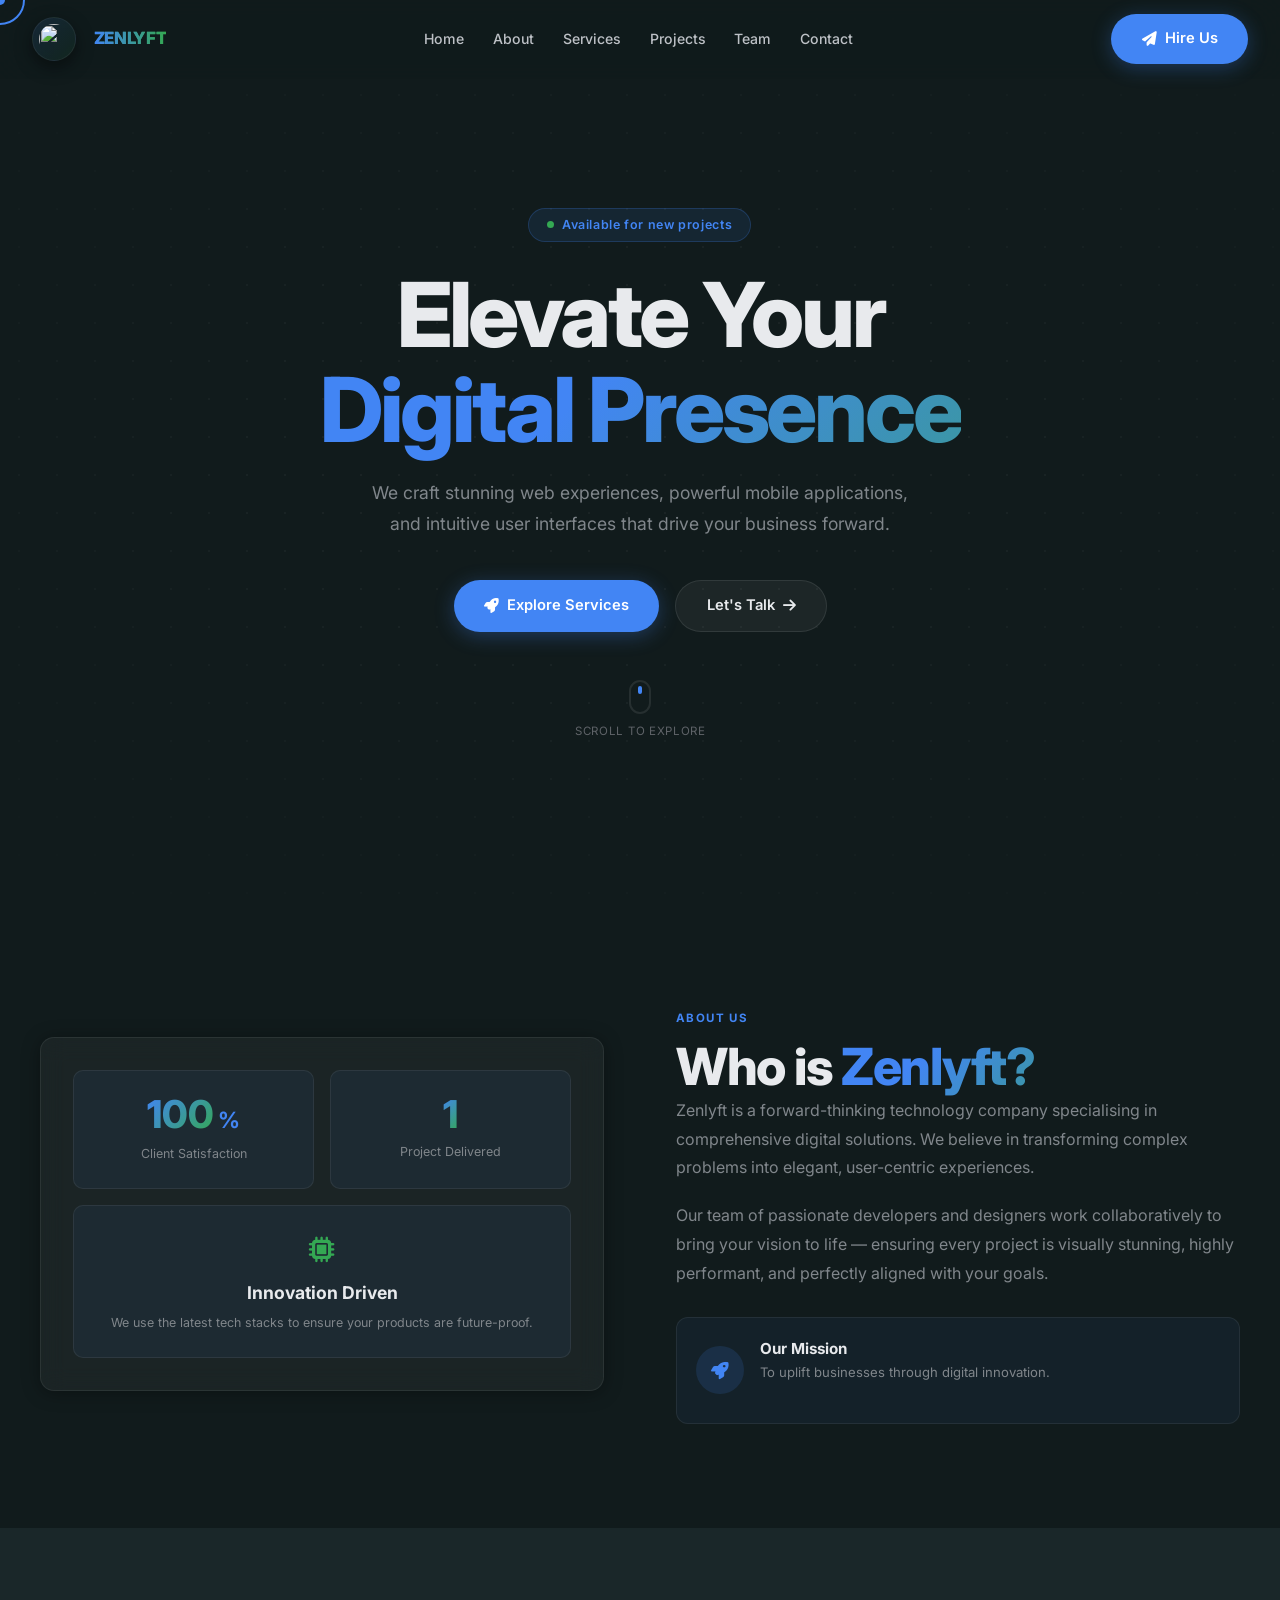
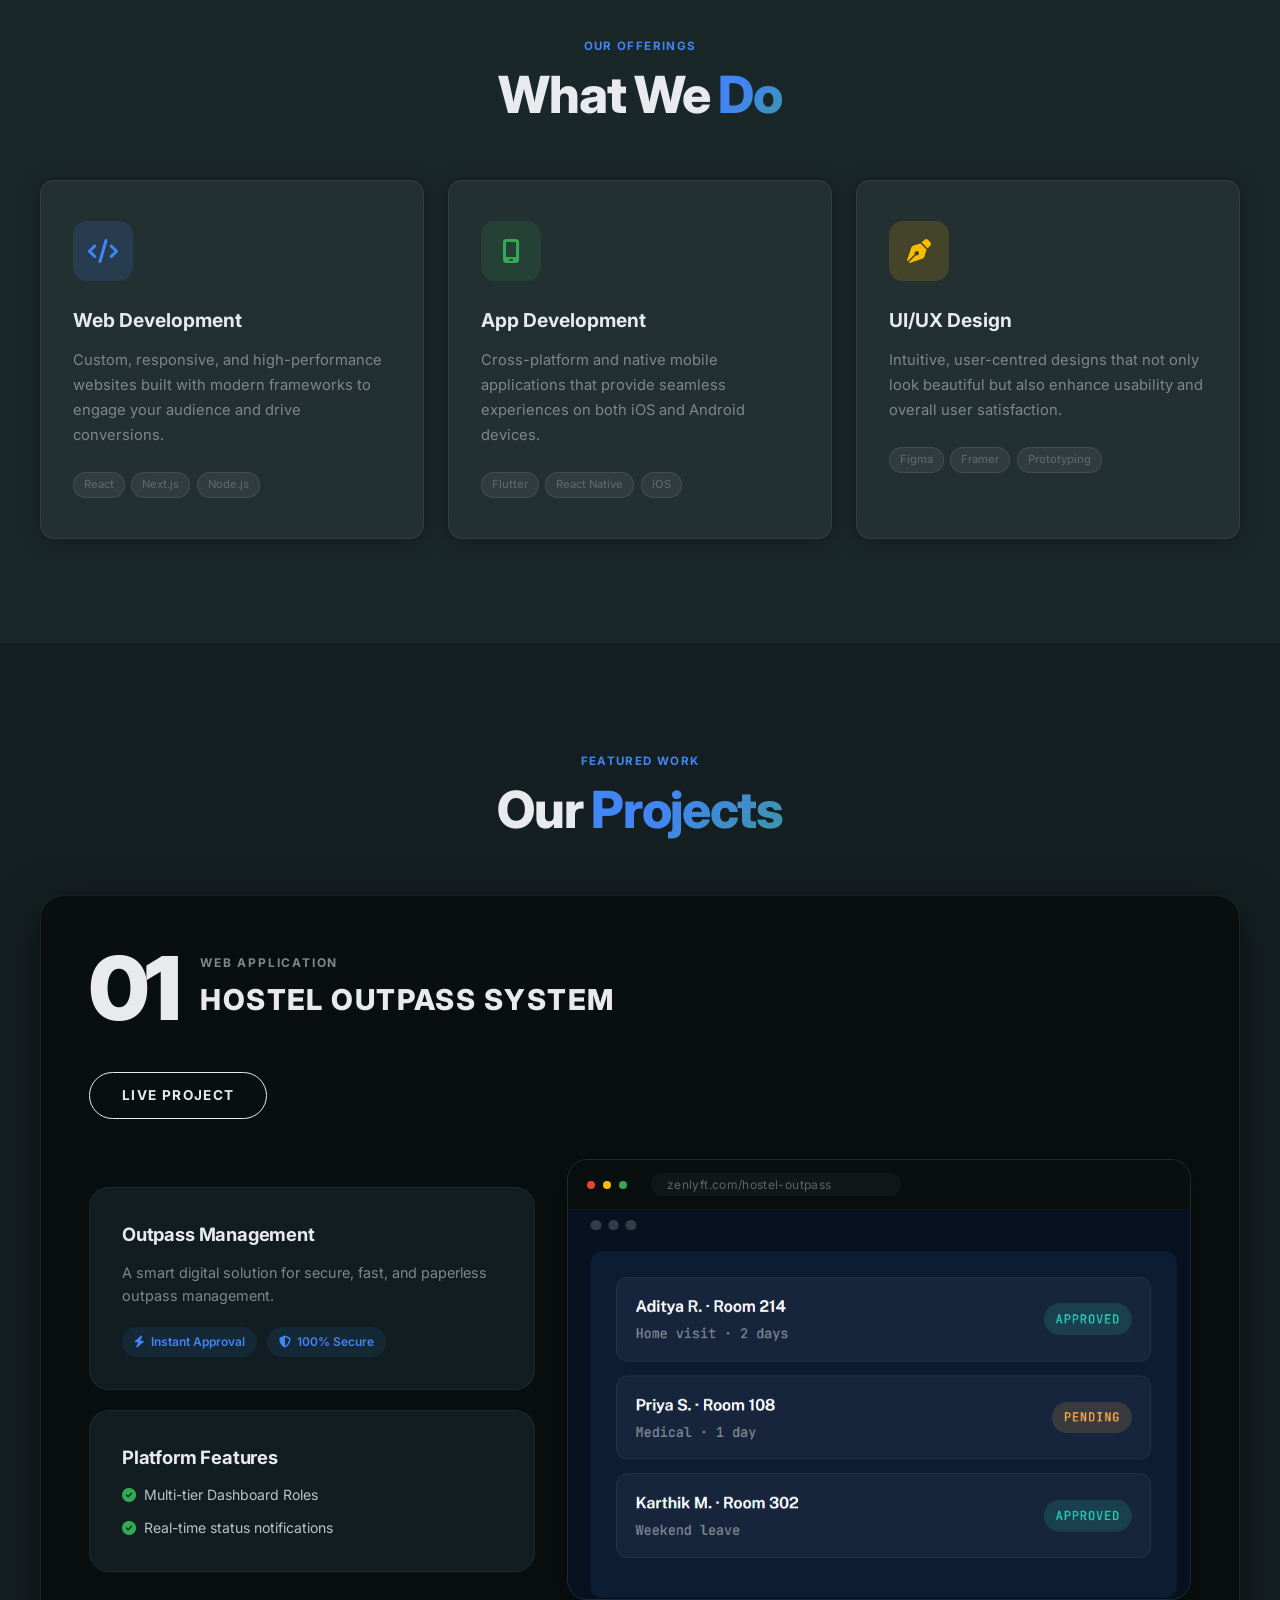
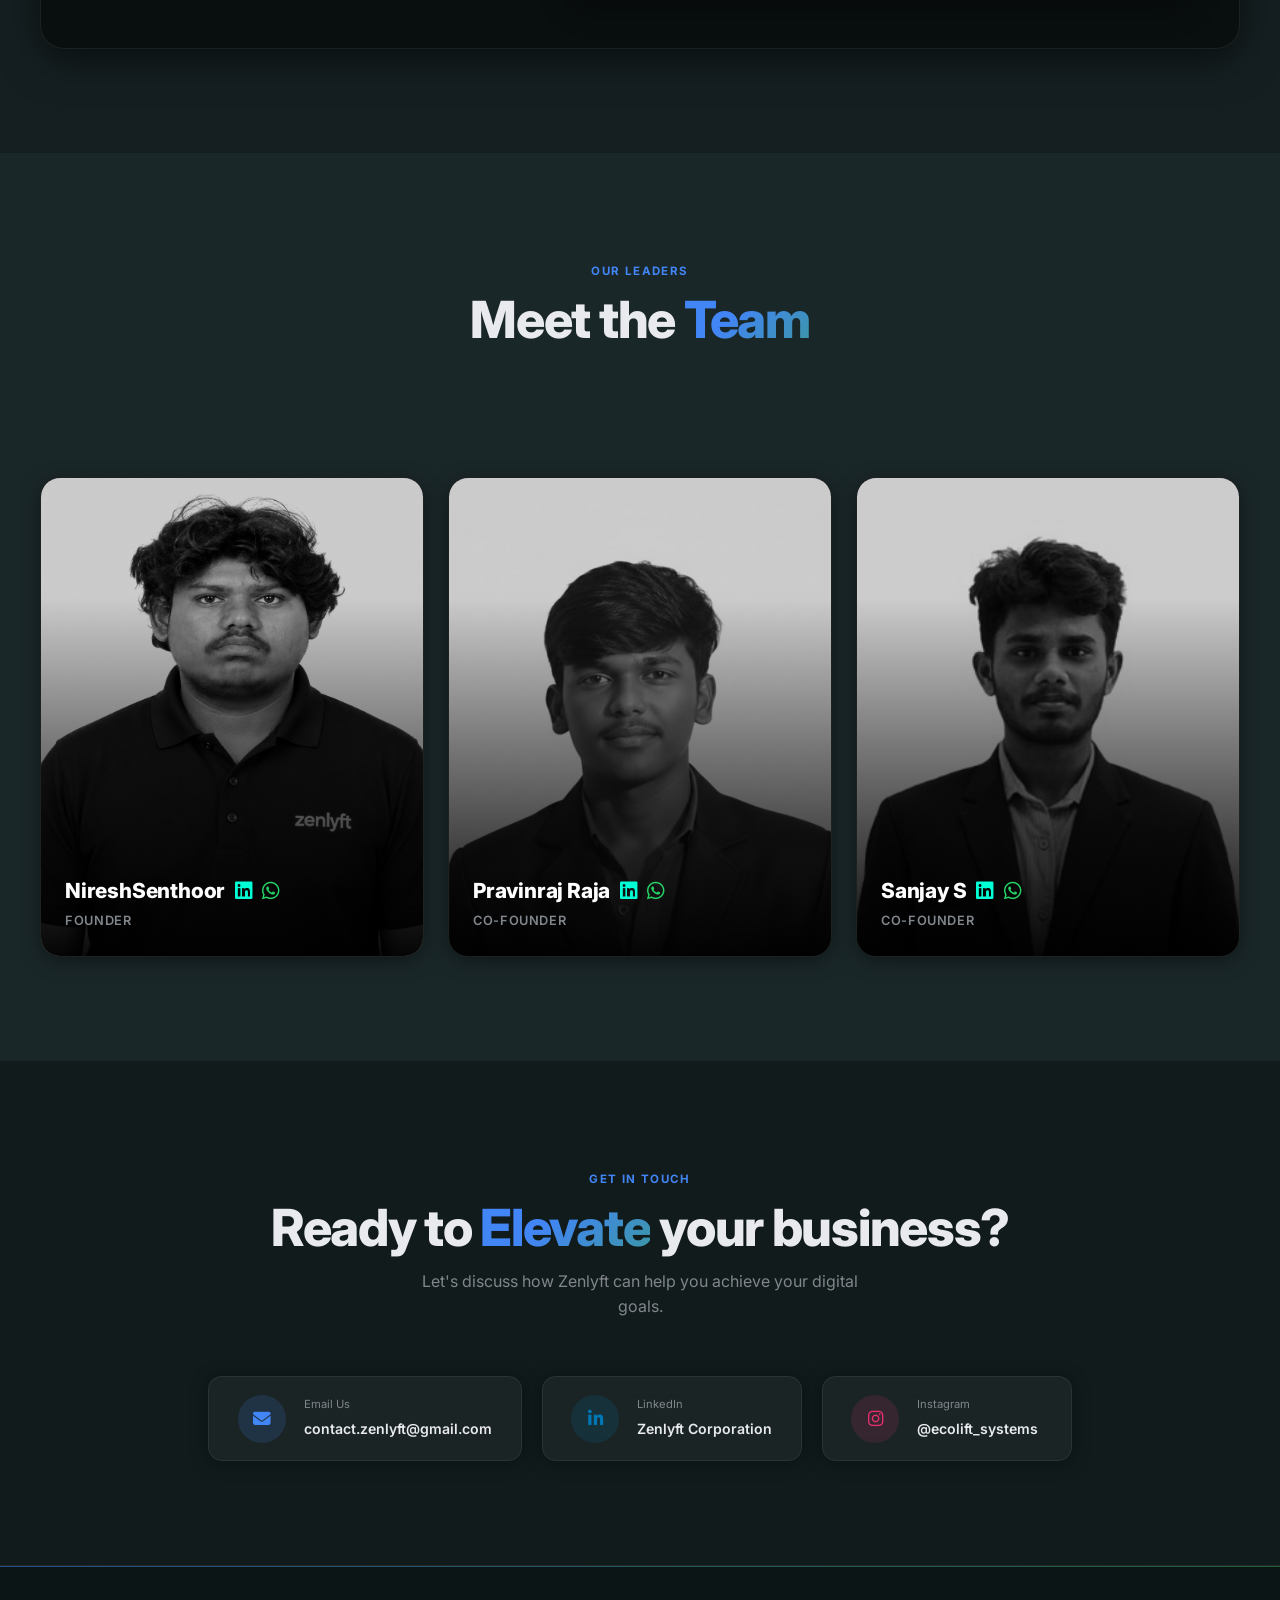
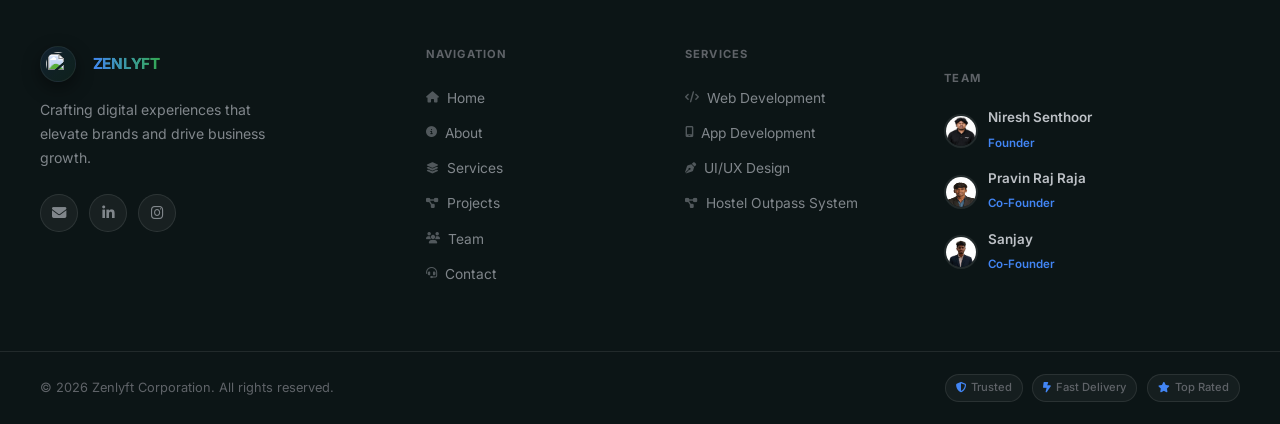
==== index.html @ 60963e80 "Add files via upload" ====
<!DOCTYPE html>
<html lang="en">

<head>
    <meta charset="UTF-8">
    <meta name="viewport" content="width=device-width, initial-scale=1.0">
    <title>ZENLYFT | Digital Services & Solutions</title>
    <meta name="description"
        content="Zenlyft provides premium digital services: Web Development, App Development, and UI/UX Design.">
    <link rel="icon" href="./Images/ZenLyft-logo.png" type="image/png">
    <link rel="apple-touch-icon" href="./Images/ZenLyft-logo.png">
    <meta property="og:image" content="./Images/ZenLyft-logo.png">
    <link rel="stylesheet" href="https://cdnjs.cloudflare.com/ajax/libs/font-awesome/6.4.0/css/all.min.css">
    <link rel="stylesheet" href="style.css">
</head>

<body>

    <!-- Custom Cursor -->
    <div class="custom-cursor-dot" id="cursor-dot"></div>
    <div class="custom-cursor-outline" id="cursor-outline"></div>

    <!-- Background Orbs -->
    <div class="bg-orb-1" aria-hidden="true"></div>
    <div class="bg-orb-2" aria-hidden="true"></div>
    <div class="bg-orb-3" aria-hidden="true"></div>

    <!-- ====== NAVBAR ====== -->
    <nav class="navbar" id="navbar" role="navigation" aria-label="Main navigation">
        <div class="nav-inner">
            <a href="#home" class="logo">
                <img src="./Images/ZenLyft-logo.png" alt="" aria-hidden="true" class="site-logo">
                <span class="brand-text">ZENLYFT</span>
            </a>

            <ul class="nav-links">
                <li><a href="#home" class="nav-link">Home</a></li>
                <li><a href="#about" class="nav-link">About</a></li>
                <li><a href="#services" class="nav-link">Services</a></li>
                <li><a href="#projects" class="nav-link">Projects</a></li>
                <li><a href="#team" class="nav-link">Team</a></li>
                <li><a href="#contact" class="nav-link">Contact</a></li>
            </ul>

            <a href="mailto:contact.zenlyft@gmail.com" class="btn-primary nav-cta">
                <i class="fa-solid fa-paper-plane" aria-hidden="true"></i> Hire Us
            </a>

            <button class="hamburger" id="hamburger" aria-label="Open menu" aria-expanded="false">
                <span></span><span></span><span></span>
            </button>
        </div>

        <div class="mobile-nav" id="mobile-nav">
            <a href="#home">Home</a>
            <a href="#about">About</a>
            <a href="#services">Services</a>
            <a href="#projects">Projects</a>
            <a href="#team">Team</a>
            <a href="#contact">Contact</a>
            <a href="mailto:contact.zenlyft@gmail.com" class="btn-primary"
                style="text-align:center; margin-top:0.5rem;">Hire Us</a>
        </div>
    </nav>

    <!-- ====== 1. HOME ====== -->
    <section class="hero" id="home">
        <!-- Animated grid lines -->
        <div class="hero-grid" aria-hidden="true"></div>
        <div class="hero-inner">
            <div class="badge reveal-fade" style="--d:0s">
                <span class="badge-dot"></span>
                Available for new projects
            </div>
            <h1 class="hero-title reveal-fade" style="--d:0.15s">
                Elevate Your<br>
                <span class="grad-text">Digital Presence</span>
            </h1>
            <p class="hero-sub reveal-fade" style="--d:0.3s">
                We craft stunning web experiences, powerful mobile applications, and
                intuitive user interfaces that drive your business forward.
            </p>
            <div class="btn-row reveal-fade" style="--d:0.45s">
                <a href="#services" class="btn-primary">
                    <i class="fa-solid fa-rocket" aria-hidden="true"></i> Explore Services
                </a>
                <a href="#contact" class="btn-ghost">
                    Let's Talk <i class="fa-solid fa-arrow-right" aria-hidden="true"></i>
                </a>
            </div>
            <!-- Scroll cue -->
            <div class="scroll-cue reveal-fade" style="--d:0.8s" aria-hidden="true">
                <div class="scroll-mouse">
                    <div class="scroll-wheel"></div>
                </div>
                <span>Scroll to explore</span>
            </div>
        </div>
    </section>

    <!-- ====== 2. ABOUT ====== -->
    <section id="about">
        <div class="section-inner">
            <div class="about-grid">
                <div class="about-visual reveal-left">
                    <div class="stat-card card">
                        <div class="stat-grid">
                            <div class="stat-cell">
                                <div class="stat-num counter" data-target="100">0</div>
                                <div class="stat-unit">%</div>
                                <div class="stat-desc">Client Satisfaction</div>
                            </div>
                            <div class="stat-cell">
                                <div class="stat-num counter" data-target="1">0</div>
                                <div class="stat-desc">Project Delivered</div>
                            </div>
                            <div class="stat-cell full">
                                <div class="stat-icon"><i class="fa-solid fa-microchip"></i></div>
                                <div class="stat-num-text">Innovation Driven</div>
                                <div class="stat-desc">We use the latest tech stacks to ensure your products are
                                    future-proof.</div>
                            </div>
                        </div>
                    </div>
                </div>

                <div class="about-text reveal-right">
                    <span class="section-label">About Us</span>
                    <h2 class="section-title">Who is <span class="grad-text">Zenlyft?</span></h2>
                    <p>Zenlyft is a forward-thinking technology company specialising in comprehensive digital solutions.
                        We believe in transforming complex problems into elegant, user-centric experiences.</p>
                    <p>Our team of passionate developers and designers work collaboratively to bring your vision to life
                        — ensuring every project is visually stunning, highly performant, and perfectly aligned with
                        your goals.</p>
                    <div class="mission-row">
                        <div class="icon-circle"><i class="fa-solid fa-rocket"></i></div>
                        <div>
                            <h4>Our Mission</h4>
                            <p>To uplift businesses through digital innovation.</p>
                        </div>
                    </div>
                </div>
            </div>
        </div>
    </section>

    <!-- ====== 3. SERVICES ====== -->
    <section id="services">
        <div class="section-inner">
            <div class="section-header reveal-up">
                <span class="section-label">Our Offerings</span>
                <h2 class="section-title">What We <span class="grad-text">Do</span></h2>
            </div>
            <div class="services-grid">
                <div class="card service-card reveal-up" style="--d:0s">
                    <div class="service-glow" aria-hidden="true"></div>
                    <div class="service-icon icon-1"><i class="fa-solid fa-code"></i></div>
                    <h4>Web Development</h4>
                    <p>Custom, responsive, and high-performance websites built with modern frameworks to engage your
                        audience and drive conversions.</p>
                    <div class="service-footer">
                        <span class="tag">React</span><span class="tag">Next.js</span><span class="tag">Node.js</span>
                    </div>
                </div>
                <div class="card service-card reveal-up" style="--d:0.12s">
                    <div class="service-glow" aria-hidden="true"></div>
                    <div class="service-icon icon-2"><i class="fa-solid fa-mobile-screen"></i></div>
                    <h4>App Development</h4>
                    <p>Cross-platform and native mobile applications that provide seamless experiences on both iOS and
                        Android devices.</p>
                    <div class="service-footer">
                        <span class="tag">Flutter</span><span class="tag">React Native</span><span
                            class="tag">iOS</span>
                    </div>
                </div>
                <div class="card service-card reveal-up" style="--d:0.24s">
                    <div class="service-glow" aria-hidden="true"></div>
                    <div class="service-icon icon-3"><i class="fa-solid fa-pen-nib"></i></div>
                    <h4>UI/UX Design</h4>
                    <p>Intuitive, user-centred designs that not only look beautiful but also enhance usability and
                        overall user satisfaction.</p>
                    <div class="service-footer">
                        <span class="tag">Figma</span><span class="tag">Framer</span><span
                            class="tag">Prototyping</span>
                    </div>
                </div>
            </div>
        </div>
    </section>

    <!-- ====== 4. PROJECTS ====== -->
    <section id="projects">
        <div class="section-inner">
            <div class="section-header reveal-up">
                <span class="section-label">Featured Work</span>
                <h2 class="section-title">Our <span class="grad-text">Projects</span></h2>
            </div>
            <div class="card project-showcase-card reveal-up">
                <!-- Header Section -->
                <div class="project-showcase-header">
                    <div class="project-showcase-num">01</div>
                    <div class="project-showcase-meta">
                        <span class="project-showcase-tag">WEB APPLICATION</span>
                        <h3 class="project-showcase-title">HOSTEL OUTPASS SYSTEM</h3>
                    </div>
                </div>

                <!-- Action Button -->
                <div class="project-showcase-action">
                    <a href="#contact" class="btn-live-project">
                        LIVE PROJECT
                    </a>
                </div>

                <!-- Display Section -->
                <div class="project-showcase-display">
                    <!-- Left Side: Rounded Info/Feature Cards -->
                    <div class="display-screen-left">
                        <div class="mock-card">
                            <span class="mock-card-label">Outpass Management</span>
                            <p class="mock-card-desc">A smart digital solution for secure, fast, and paperless outpass
                                management.</p>
                            <div class="mock-card-stats">
                                <span class="stat-badge"><i class="fa-solid fa-bolt"></i> Instant Approval</span>
                                <span class="stat-badge"><i class="fa-solid fa-shield-halved"></i> 100% Secure</span>
                            </div>
                        </div>
                        <div class="mock-card">
                            <span class="mock-card-label">Platform Features</span>
                            <ul class="mock-card-list">
                                <li><i class="fa-solid fa-circle-check"></i> Multi-tier Dashboard Roles</li>
                                <li><i class="fa-solid fa-circle-check"></i> Real-time status notifications</li>
                            </ul>
                        </div>
                    </div>

                    <!-- Right Side: Actual Screen Screenshot inside a rounded browser frame -->
                    <div class="display-screen-right">
                        <div class="mock-browser">
                            <div class="mock-browser-bar">
                                <span class="browser-dot red"></span>
                                <span class="browser-dot yellow"></span>
                                <span class="browser-dot green"></span>
                                <span class="browser-address">zenlyft.com/hostel-outpass</span>
                            </div>
                            <img src="./Images/Screenshot 2026-07-06 203008.png"
                                alt="Dashboard of the Hostel Outpass System" class="browser-img" loading="lazy">
                        </div>
                    </div>
                </div>
            </div>
        </div>
    </section>

    <!-- ====== 5. TEAM ====== -->
    <section id="team">
        <div class="section-inner">
            <div class="section-header reveal-up">
                <span class="section-label">Our Leaders</span>
                <h2 class="section-title">Meet the <span class="grad-text">Team</span></h2>
            </div>
            <div class="team-grid">
                <!-- Niresh -->
                <div class="team-showcase-card reveal-up" style="--d:0s">
                    <img src="./Images/niresh.png"
                        alt="NireshSenthoor" class="team-showcase-img">
                    <div class="team-showcase-overlay">
                        <div class="team-showcase-info">
                            <div class="team-showcase-name-row">
                                <span class="team-showcase-name">NireshSenthoor</span>
                                <a href="https://www.linkedin.com/in/niresh-senthoor-80484b365/" target="_blank" rel="noopener noreferrer" class="team-linkedin-link" aria-label="LinkedIn Profile">
                                    <i class="fa-brands fa-linkedin"></i>
                                </a>
                                <a href="https://wa.me/+918015929139" target="_blank" rel="noopener noreferrer" class="team-whatsapp-link" aria-label="WhatsApp Link">
                                    <i class="fa-brands fa-whatsapp"></i>
                                </a>
                            </div>
                            <span class="team-showcase-role">Founder</span>
                        </div>
                    </div>
                </div>
                <!-- Pravin -->
                <div class="team-showcase-card reveal-up" style="--d:0.12s">
                    <img src="./Images/pravinraj.jpeg" alt="Pravinraj Raja" class="team-showcase-img">
                    <div class="team-showcase-overlay">
                        <div class="team-showcase-info">
                            <div class="team-showcase-name-row">
                                <span class="team-showcase-name">Pravinraj Raja</span>
                                <a href="https://www.linkedin.com/in/pravinrajraja/" target="_blank" rel="noopener noreferrer" class="team-linkedin-link" aria-label="LinkedIn Profile">
                                    <i class="fa-brands fa-linkedin"></i>
                                </a>
                                <a href="https://wa.me/+919498830875" target="_blank" rel="noopener noreferrer" class="team-whatsapp-link" aria-label="WhatsApp Link">
                                    <i class="fa-brands fa-whatsapp"></i>
                                </a>
                            </div>
                            <span class="team-showcase-role">Co-Founder</span>
                        </div>
                    </div>
                </div>
                <!-- Sanjay -->
                <div class="team-showcase-card reveal-up" style="--d:0.24s">
                    <img src="./Images/sanjay.jpeg" alt="Sanjay S" class="team-showcase-img">
                    <div class="team-showcase-overlay">
                        <div class="team-showcase-info">
                            <div class="team-showcase-name-row">
                                <span class="team-showcase-name">Sanjay S</span>
                                <a href="https://www.linkedin.com/in/sanjay-s-018-code/" target="_blank" rel="noopener noreferrer" class="team-linkedin-link" aria-label="LinkedIn Profile">
                                    <i class="fa-brands fa-linkedin"></i>
                                </a>
                                <a href="https://wa.me/+918144184660" target="_blank" rel="noopener noreferrer" class="team-whatsapp-link" aria-label="WhatsApp Link">
                                    <i class="fa-brands fa-whatsapp"></i>
                                </a>
                            </div>
                            <span class="team-showcase-role">Co-Founder</span>
                        </div>
                    </div>
                </div>
            </div>
        </div>
    </section>

    <!-- ====== 6. CONTACT ====== -->
    <section id="contact">
        <div class="section-inner">
            <div class="contact-wrap">
                <div class="section-header reveal-up">
                    <span class="section-label">Get in Touch</span>
                    <h2 class="section-title">Ready to <span class="grad-text">Elevate</span> your business?</h2>
                    <p class="section-sub">Let's discuss how Zenlyft can help you achieve your digital goals.</p>
                </div>
                <div class="contact-cards">
                    <a href="mailto:contact.zenlyft@gmail.com" class="card contact-card reveal-up" style="--d:0s"
                        id="contact-email">
                        <div class="contact-icon ci-email"><i class="fa-solid fa-envelope"></i></div>
                        <div>
                            <span class="contact-label">Email Us</span>
                            <span class="contact-val">contact.zenlyft@gmail.com</span>
                        </div>
                    </a>
                    <a href="https://www.linkedin.com/in/zenlyft-corporation/" target="_blank" rel="noopener noreferrer"
                        class="card contact-card reveal-up" style="--d:0.1s" id="contact-linkedin">
                        <div class="contact-icon ci-li"><i class="fa-brands fa-linkedin-in"></i></div>
                        <div>
                            <span class="contact-label">LinkedIn</span>
                            <span class="contact-val">Zenlyft Corporation</span>
                        </div>
                    </a>
                    <a href="https://instagram.com/ecolift_systems" target="_blank" rel="noopener noreferrer"
                        class="card contact-card reveal-up" style="--d:0.2s" id="contact-instagram">
                        <div class="contact-icon ci-ig"><i class="fa-brands fa-instagram"></i></div>
                        <div>
                            <span class="contact-label">Instagram</span>
                            <span class="contact-val">@ecolift_systems</span>
                        </div>
                    </a>
                </div>
            </div>
        </div>
    </section>

    <!-- ====== FOOTER ====== -->
    <footer id="footer">
        <div class="footer-top">
            <div class="footer-inner">

                <!-- Brand Column -->
                <div class="footer-col footer-brand">
                    <a href="#home" class="logo footer-logo">
                        <img src="./Images/ZenLyft-logo.png" alt="" aria-hidden="true" class="site-logo footer-site-logo">
                        <span class="brand-text footer-brand-text">ZENLYFT</span>
                    </a>
                    <p class="footer-tagline">
                        Crafting digital experiences that elevate brands and drive business growth.
                    </p>
                    <div class="footer-socials">
                        <a href="mailto:contact.zenlyft@gmail.com" class="fsocial-btn" aria-label="Email Zenlyft"
                            title="Email">
                            <i class="fa-solid fa-envelope"></i>
                        </a>
                        <a href="https://www.linkedin.com/in/zenlyft-corporation/" target="_blank"
                            rel="noopener noreferrer" class="fsocial-btn li" aria-label="LinkedIn" title="LinkedIn">
                            <i class="fa-brands fa-linkedin-in"></i>
                        </a>
                        <a href="https://instagram.com/ecolift_systems" target="_blank" rel="noopener noreferrer"
                            class="fsocial-btn ig" aria-label="Instagram" title="Instagram">
                            <i class="fa-brands fa-instagram"></i>
                        </a>
                    </div>
                </div>

                <!-- Navigation Column -->
                <div class="footer-col">
                    <h5 class="footer-heading">Navigation</h5>
                    <ul class="footer-links">
                        <li><a href="#home"><i class="fa-solid fa-house"></i> Home</a></li>
                        <li><a href="#about"><i class="fa-solid fa-circle-info"></i> About</a></li>
                        <li><a href="#services"><i class="fa-solid fa-layer-group"></i> Services</a></li>
                        <li><a href="#projects"><i class="fa-solid fa-diagram-project"></i> Projects</a></li>
                        <li><a href="#team"><i class="fa-solid fa-users"></i> Team</a></li>
                        <li><a href="#contact"><i class="fa-solid fa-headset"></i> Contact</a></li>
                    </ul>
                </div>

                <!-- Services Column -->
                <div class="footer-col">
                    <h5 class="footer-heading">Services</h5>
                    <ul class="footer-links">
                        <li><a href="#services"><i class="fa-solid fa-code"></i> Web Development</a></li>
                        <li><a href="#services"><i class="fa-solid fa-mobile-screen"></i> App Development</a></li>
                        <li><a href="#services"><i class="fa-solid fa-pen-nib"></i> UI/UX Design</a></li>
                        <li><a href="#projects"><i class="fa-solid fa-diagram-project"></i> Hostel Outpass System</a>
                        </li>
                    </ul>
                </div>

                <!-- Contact Column -->
                <div class="footer-col">
                    <h5 class="footer-heading" style="margin-top:1.5rem;">Team</h5>
                    <ul class="footer-team-list">
                        <li>
                            <img src="./Images/niresh.png"
                                alt="Niresh">
                            <div>
                                <span>Niresh Senthoor</span>
                                <small>Founder</small>
                            </div>
                        </li>
                        <li>
                            <img src="./Images/pravinraj.jpeg" alt="Pravin">
                            <div>
                                <span>Pravin Raj Raja</span>
                                <small>Co-Founder</small>
                            </div>
                        </li>
                        <li>
                            <img src="./Images/sanjay.jpeg" alt="Sanjay">
                            <div>
                                <span>Sanjay</span>
                                <small>Co-Founder</small>
                            </div>
                        </li>
                    </ul>
                </div>
            </div>
        </div>

        <!-- Footer Bottom Bar -->
        <div class="footer-bottom">
            <div class="footer-bottom-inner">
                <p class="footer-copy">
                    &copy; <span id="year"></span> Zenlyft Corporation. All rights reserved.
                </p>
                <div class="footer-badges">
                    <span class="f-badge"><i class="fa-solid fa-shield-halved"></i> Trusted</span>
                    <span class="f-badge"><i class="fa-solid fa-bolt-lightning"></i> Fast Delivery</span>
                    <span class="f-badge"><i class="fa-solid fa-star"></i> Top Rated</span>
                </div>
            </div>
        </div>
    </footer>

    <!-- Back to top -->
    <button class="back-to-top" id="back-to-top" aria-label="Back to top">
        <i class="fa-solid fa-arrow-up"></i>
    </button>

    <script src="script.js"></script>
</body>

</html>
---- style.css ----
/* ============================================================
   ZENLYFT — style.css
   Theme: Google Slate (Material Design inspired, cool dark)
   ============================================================ */

@import url('https://fonts.googleapis.com/css2?family=Inter:wght@300;400;500;600;700;800&display=swap');

/* ============================================================
   DESIGN TOKENS — Google Slate
   ============================================================ */
:root {
    /* Backgrounds */
    --bg-page:       #111b1c;
    --bg-section:    #151f21;
    --bg-alt:        #1a2729;
    --bg-card:       rgba(255,255,255,0.045);
    --bg-card-hover: rgba(255,255,255,0.07);
    --bg-nav:        rgba(17,27,28,0.88);
    --bg-mobile:     rgba(17,27,28,0.98);

    /* Text */
    --text-primary:   #e8eaed;
    --text-secondary: #bdc1c6;
    --text-muted:     #80868b;
    --text-faint:     #5f6368;

    /* Accent — Google Blue + Green */
    --accent:        #4285f4;
    --accent-2:      #34a853;
    --accent-3:      #fbbc04;
    --accent-4:      #ea4335;
    --accent-shadow: rgba(66,133,244,0.30);

    /* Gradient */
    --grad-main:   linear-gradient(135deg, #4285f4 0%, #34a853 100%);
    --grad-logo:   linear-gradient(90deg, #4285f4, #34a853);
    --grad-hero:   linear-gradient(135deg, #4285f4 20%, #34a853 80%);

    /* Borders */
    --border:       rgba(255,255,255,0.09);
    --border-card:  rgba(255,255,255,0.07);

    /* Card */
    --card-shadow:       0 2px 18px rgba(0,0,0,0.35);
    --card-shadow-hover: 0 10px 40px rgba(0,0,0,0.55);
    --radius-card:  14px;
    --radius-pill:  9999px;

    /* Orbs */
    --orb1: rgba(66,133,244,0.16);
    --orb2: rgba(52,168,83,0.12);
    --orb3: rgba(251,188,4,0.07);

    /* Scrollbar */
    --sb-track: #111b1c;
    --sb-thumb: #2d3d3e;

    /* Font */
    --font: 'Inter', -apple-system, BlinkMacSystemFont, sans-serif;

    /* Transitions */
    --ease: cubic-bezier(0.22, 1, 0.36, 1);
}

/* ============================================================
   BASE
   ============================================================ */
*, *::before, *::after { box-sizing: border-box; margin: 0; padding: 0; }
html { scroll-behavior: smooth; }

body {
    background-color: var(--bg-page);
    color: var(--text-primary);
    font-family: var(--font);
    -webkit-font-smoothing: antialiased;
    overflow-x: hidden;
    line-height: 1.6;
}

img { max-width: 100%; display: block; }
a  { text-decoration: none; }

/* ============================================================
   BACKGROUND ORBS
   ============================================================ */
.bg-orb-1, .bg-orb-2, .bg-orb-3 {
    position: fixed; border-radius: 50%;
    pointer-events: none; z-index: -1;
    filter: blur(110px);
}
.bg-orb-1 { top: -12%; left: -8%;   width: 42%; height: 42%; background: var(--orb1); animation: drift1 18s ease-in-out infinite; }
.bg-orb-2 { bottom: -12%; right: -8%; width: 40%; height: 40%; background: var(--orb2); animation: drift2 22s ease-in-out infinite; }
.bg-orb-3 { top: 50%; left: 40%; width: 30%; height: 30%; background: var(--orb3); animation: drift1 26s ease-in-out infinite reverse; }

@keyframes drift1 {
    0%,100% { transform: translate(0,0) scale(1); }
    33%      { transform: translate(4%,3%) scale(1.05); }
    66%      { transform: translate(-3%,5%) scale(0.97); }
}
@keyframes drift2 {
    0%,100% { transform: translate(0,0) scale(1); }
    33%      { transform: translate(-5%,-4%) scale(1.06); }
    66%      { transform: translate(4%,-3%) scale(0.96); }
}

/* ============================================================
   NAVBAR
   ============================================================ */
.navbar {
    position: fixed; top: 0; left: 0; right: 0; z-index: 100;
    padding: 14px 0;
    background: var(--bg-nav);
    backdrop-filter: blur(28px) saturate(1.3);
    -webkit-backdrop-filter: blur(28px) saturate(1.3);
    border-bottom: 1px solid transparent;
    transition: padding 0.35s var(--ease), border-color 0.35s, box-shadow 0.35s;
}
.navbar.scrolled {
    padding: 9px 0;
    border-bottom-color: var(--border);
    box-shadow: 0 4px 32px rgba(0,0,0,0.4);
}

.nav-inner {
    max-width: 1280px; margin: 0 auto; padding: 0 2rem;
    display: flex; align-items: center;
    justify-content: space-between; gap: 1.5rem;
}

/* Logo */
.logo {
    display: inline-flex; align-items: center; gap: 8px;
    font-size: 1.35rem; font-weight: 800; letter-spacing: -0.02em;
    background: var(--grad-logo);
    -webkit-background-clip: text; -webkit-text-fill-color: transparent;
    background-clip: text;
}
.logo-icon {
    display: flex; align-items: center; justify-content: center;
    width: 30px; height: 30px; border-radius: 8px;
    background: var(--grad-main);
    -webkit-text-fill-color: white;
    font-size: 0.85rem; flex-shrink: 0;
}

/* Logo image */
.site-logo {
    width: 44px; height: 44px; object-fit: contain; display: inline-block;
    border-radius: 50%; padding: 6px; box-sizing: border-box;
    background: linear-gradient(135deg, rgba(66,133,244,0.12), rgba(52,168,83,0.08));
    border: 1.5px solid rgba(255,255,255,0.06);
    box-shadow: 0 6px 18px rgba(0,0,0,0.45);
}
.footer-site-logo {
    width: 36px; height: 36px; padding: 5px;
}

/* Accessibility: visually hidden text */
.visually-hidden {
    position: absolute !important; height: 1px; width: 1px; overflow: hidden;
    clip: rect(1px, 1px, 1px, 1px); white-space: nowrap; border: 0; padding: 0; margin: -1px;
}

/* Brand text next to logo image */
.brand-text {
    font-size: 1.05rem; font-weight: 800; letter-spacing: -0.02em;
    margin-left: 0.6rem; display: inline-block; align-self: center;
    background: var(--grad-logo); -webkit-background-clip: text; -webkit-text-fill-color: transparent; background-clip: text;
}
.footer-brand .brand-text, .footer-brand-text {
    font-size: 0.95rem; margin-left: 0.55rem; font-weight: 700;
}

.nav-links { display: flex; gap: 1.8rem; list-style: none; }
.nav-links a {
    color: var(--text-secondary); font-size: 0.88rem; font-weight: 500;
    transition: color 0.2s;
    position: relative;
}
.nav-links a::after {
    content: ''; position: absolute; bottom: -3px; left: 0; right: 0;
    height: 2px; border-radius: 2px;
    background: var(--accent);
    transform: scaleX(0); transform-origin: left;
    transition: transform 0.25s var(--ease);
}
.nav-links a:hover { color: var(--text-primary); }
.nav-links a:hover::after { transform: scaleX(1); }

.nav-cta {
    padding: 0.55rem 1.2rem;
    font-size: 0.85rem;
    display: flex; align-items: center; gap: 6px;
}

/* Hamburger */
.hamburger {
    display: none; flex-direction: column; gap: 5px;
    background: none; border: none; cursor: pointer;
    padding: 6px; border-radius: 8px;
}
.hamburger span {
    display: block; width: 22px; height: 2px;
    background: var(--text-primary); border-radius: 2px;
    transition: transform 0.3s var(--ease), opacity 0.3s;
}
.hamburger.open span:nth-child(1) { transform: translateY(7px) rotate(45deg); }
.hamburger.open span:nth-child(2) { opacity: 0; }
.hamburger.open span:nth-child(3) { transform: translateY(-7px) rotate(-45deg); }

/* Mobile nav */
.mobile-nav {
    display: none; flex-direction: column; gap: 0.8rem;
    background: var(--bg-mobile);
    backdrop-filter: blur(28px); border-top: 1px solid var(--border);
    padding: 1.5rem 2rem;
    position: absolute; top: 100%; left: 0; right: 0;
    animation: slideDown 0.3s var(--ease);
}
.mobile-nav.open { display: flex; }
.mobile-nav a { color: var(--text-secondary); font-size: 1rem; font-weight: 500; padding: 0.3rem 0; }
.mobile-nav a:hover { color: var(--accent); }

@keyframes slideDown {
    from { opacity: 0; transform: translateY(-10px); }
    to   { opacity: 1; transform: translateY(0); }
}

/* ============================================================
   BUTTONS
   ============================================================ */
.btn-primary {
    display: inline-flex; align-items: center; gap: 8px;
    padding: 0.82rem 1.9rem;
    border-radius: var(--radius-pill);
    background: var(--accent);
    color: #fff; font-weight: 600; font-size: 0.92rem;
    border: none; cursor: pointer;
    box-shadow: 0 4px 20px var(--accent-shadow);
    transition: transform 0.25s var(--ease), box-shadow 0.25s, filter 0.2s;
    position: relative; overflow: hidden;
}
.btn-primary::before {
    content: '';
    position: absolute; inset: 0;
    background: linear-gradient(135deg, rgba(255,255,255,0.15) 0%, transparent 60%);
    opacity: 0; transition: opacity 0.25s;
}
.btn-primary:hover { transform: translateY(-2px); box-shadow: 0 8px 32px var(--accent-shadow); filter: brightness(1.1); }
.btn-primary:hover::before { opacity: 1; }
.btn-primary:active { transform: translateY(0); }

.btn-ghost {
    display: inline-flex; align-items: center; gap: 8px;
    padding: 0.82rem 1.9rem;
    border-radius: var(--radius-pill);
    background: rgba(255,255,255,0.05);
    color: var(--text-primary); font-weight: 600; font-size: 0.92rem;
    border: 1px solid var(--border);
    cursor: pointer;
    transition: background 0.25s, border-color 0.25s, transform 0.25s var(--ease);
}
.btn-ghost i { transition: transform 0.25s var(--ease); }
.btn-ghost:hover { background: rgba(66,133,244,0.1); border-color: var(--accent); transform: translateY(-2px); }
.btn-ghost:hover i { transform: translateX(4px); }

/* ============================================================
   HERO
   ============================================================ */
.hero {
    min-height: 100vh;
    display: flex; align-items: center; justify-content: center;
    padding: 8rem 1.5rem 5rem;
    background: var(--bg-page);
    position: relative; overflow: hidden;
}

/* Subtle dot grid */
.hero-grid {
    position: absolute; inset: 0;
    background-image: radial-gradient(rgba(255,255,255,0.04) 1px, transparent 1px);
    background-size: 38px 38px;
    pointer-events: none;
    mask-image: radial-gradient(ellipse 80% 70% at 50% 50%, black 30%, transparent 100%);
}

.hero-inner {
    max-width: 840px; margin: 0 auto;
    text-align: center; position: relative; z-index: 1;
}

/* Badge */
.badge {
    display: inline-flex; align-items: center; gap: 8px;
    padding: 6px 18px;
    border-radius: var(--radius-pill);
    background: rgba(66,133,244,0.10);
    color: var(--accent);
    font-size: 0.78rem; font-weight: 600; letter-spacing: 0.05em;
    margin-bottom: 1.6rem;
    border: 1px solid rgba(66,133,244,0.22);
}
.badge-dot {
    width: 7px; height: 7px; border-radius: 50%;
    background: var(--accent-2);
    animation: pulse-dot 2s ease-in-out infinite;
}
@keyframes pulse-dot {
    0%,100% { opacity: 1; transform: scale(1); }
    50%      { opacity: 0.5; transform: scale(0.7); }
}

/* Hero title */
.hero-title {
    font-size: clamp(3rem, 7vw, 6rem);
    font-weight: 800; line-height: 1.06;
    letter-spacing: -0.035em;
    color: var(--text-primary);
    margin-bottom: 1.3rem;
}

/* Gradient text — animated */
.grad-text {
    background: var(--grad-hero);
    background-size: 200% 200%;
    -webkit-background-clip: text; -webkit-text-fill-color: transparent;
    background-clip: text;
    animation: gradShift 5s ease infinite;
}
@keyframes gradShift {
    0%,100% { background-position: 0% 50%; }
    50%      { background-position: 100% 50%; }
}

.hero-sub {
    color: var(--text-muted); font-size: 1.1rem; line-height: 1.75;
    max-width: 540px; margin: 0 auto 2.5rem;
}

.btn-row {
    display: flex; flex-wrap: wrap;
    gap: 1rem; justify-content: center;
    margin-bottom: 3rem;
}

/* Scroll cue */
.scroll-cue {
    display: flex; flex-direction: column;
    align-items: center; gap: 8px;
    color: var(--text-faint); font-size: 0.72rem;
    letter-spacing: 0.06em; text-transform: uppercase;
    animation: bobUp 2s ease-in-out infinite;
}
.scroll-mouse {
    width: 22px; height: 34px;
    border: 2px solid var(--border); border-radius: 11px;
    display: flex; align-items: flex-start; justify-content: center;
    padding: 4px;
}
.scroll-wheel {
    width: 4px; height: 8px; border-radius: 2px;
    background: var(--accent);
    animation: scrollWheel 1.8s ease-in-out infinite;
}
@keyframes scrollWheel {
    0%   { transform: translateY(0); opacity: 1; }
    100% { transform: translateY(12px); opacity: 0; }
}
@keyframes bobUp {
    0%,100% { transform: translateY(0); }
    50%      { transform: translateY(-6px); }
}

/* ============================================================
   SECTIONS COMMON
   ============================================================ */
section { padding: 6.5rem 1.5rem; }
section#about    { background: var(--bg-page); }
section#services { background: var(--bg-alt); }
section#projects { background: var(--bg-section); }
section#team     { background: var(--bg-alt); }
section#contact  { background: var(--bg-page); }

.section-inner { max-width: 1200px; margin: 0 auto; }

.section-header { text-align: center; margin-bottom: 3.5rem; }
.section-label {
    display: inline-block;
    font-size: 0.72rem; font-weight: 700;
    letter-spacing: 0.12em; text-transform: uppercase;
    color: var(--accent); margin-bottom: 0.6rem;
}
.section-title {
    font-size: clamp(2rem, 4.5vw, 3.2rem);
    font-weight: 800; letter-spacing: -0.025em; line-height: 1.15;
    color: var(--text-primary);
}
.section-sub {
    color: var(--text-muted); font-size: 1rem;
    margin: 0.75rem auto 0; max-width: 460px;
}

/* ============================================================
   CARDS
   ============================================================ */
.card {
    background: var(--bg-card);
    backdrop-filter: blur(12px);
    -webkit-backdrop-filter: blur(12px);
    border: 1px solid var(--border-card);
    border-radius: var(--radius-card);
    box-shadow: var(--card-shadow);
    transition: transform 0.35s var(--ease), box-shadow 0.35s, background 0.3s;
}
.card:hover {
    background: var(--bg-card-hover);
    transform: translateY(-5px);
    box-shadow: var(--card-shadow-hover);
}

/* ============================================================
   ABOUT
   ============================================================ */
.about-grid {
    display: grid; grid-template-columns: 1fr 1fr;
    gap: 4.5rem; align-items: center;
}
.about-visual { position: relative; }
.stat-card { padding: 2rem; }
.stat-grid  { display: grid; grid-template-columns: 1fr 1fr; gap: 1rem; }
.stat-cell {
    padding: 1.5rem 1rem; border-radius: 10px;
    background: rgba(66,133,244,0.06);
    border: 1px solid var(--border-card);
    text-align: center;
    transition: background 0.3s, transform 0.3s;
}
.stat-cell:hover { background: rgba(66,133,244,0.12); transform: scale(1.03); }
.stat-cell.full  { grid-column: span 2; }

.stat-num {
    font-size: 2.4rem; font-weight: 800; line-height: 1;
    background: var(--grad-main);
    -webkit-background-clip: text; -webkit-text-fill-color: transparent;
    background-clip: text;
    display: inline-block;
}
.stat-unit { display: inline-block; font-size: 1.4rem; font-weight: 700; color: var(--accent); }
.stat-desc { color: var(--text-muted); font-size: 0.78rem; margin-top: 6px; }
.stat-icon { font-size: 1.6rem; margin-bottom: 8px; color: var(--accent-2); }
.stat-num-text { font-size: 1.1rem; font-weight: 700; color: var(--text-primary); margin-bottom: 4px; }

/* Floating deco */
.about-deco {
    position: absolute; bottom: -1.5rem; right: -1.5rem;
    width: 64px; height: 64px; border-radius: 16px;
    background: rgba(66,133,244,0.12);
    border: 1px solid rgba(66,133,244,0.2);
    display: flex; align-items: center; justify-content: center;
    font-size: 1.6rem; color: var(--accent);
}
.fa-spin-slow { animation: spin 10s linear infinite; }
@keyframes spin { to { transform: rotate(360deg); } }

.about-text p { color: var(--text-muted); line-height: 1.8; margin-bottom: 1.2rem; }
.mission-row {
    display: flex; align-items: center; gap: 1rem; margin-top: 1.8rem;
    padding: 1.2rem; border-radius: 12px;
    background: rgba(66,133,244,0.06);
    border: 1px solid var(--border-card);
}
.icon-circle {
    width: 48px; height: 48px; border-radius: 50%; flex-shrink: 0;
    background: rgba(66,133,244,0.14);
    display: flex; align-items: center; justify-content: center;
    color: var(--accent); font-size: 1.1rem;
}
.mission-row h4 { font-weight: 700; color: var(--text-primary); font-size: 0.95rem; }
.mission-row p  { color: var(--text-muted); font-size: 0.82rem; }

/* ============================================================
   SERVICES
   ============================================================ */
.services-grid {
    display: grid;
    grid-template-columns: repeat(3,1fr);
    gap: 1.5rem;
}
.service-card {
    padding: 2.5rem 2rem;
    position: relative; overflow: hidden;
    cursor: default;
}
/* Animated corner glow on hover */
.service-glow {
    position: absolute; top: -60px; right: -60px;
    width: 140px; height: 140px; border-radius: 50%;
    background: var(--accent);
    filter: blur(60px); opacity: 0;
    transition: opacity 0.5s, transform 0.5s var(--ease);
    pointer-events: none;
}
.service-card:hover .service-glow { opacity: 0.12; transform: scale(1.3); }

.service-icon {
    width: 60px; height: 60px; border-radius: 14px;
    display: flex; align-items: center; justify-content: center;
    font-size: 1.5rem; margin-bottom: 1.5rem;
    transition: transform 0.35s var(--ease);
}
.service-card:hover .service-icon { transform: scale(1.12) rotate(-4deg); }

.icon-1 { background: rgba(66,133,244,0.15); color: #4285f4; }
.icon-2 { background: rgba(52,168,83,0.15);  color: #34a853; }
.icon-3 { background: rgba(251,188,4,0.15);  color: #fbbc04; }

.service-card h4 {
    font-size: 1.2rem; font-weight: 700;
    color: var(--text-primary); margin-bottom: 0.75rem;
}
.service-card p { color: var(--text-muted); line-height: 1.7; font-size: 0.92rem; margin-bottom: 1.5rem; }
.service-footer { display: flex; flex-wrap: wrap; gap: 0.4rem; }
.tag {
    padding: 3px 10px; border-radius: var(--radius-pill);
    background: rgba(255,255,255,0.06);
    border: 1px solid var(--border);
    color: var(--text-faint); font-size: 0.7rem; font-weight: 500;
    transition: color 0.2s, border-color 0.2s;
}
.service-card:hover .tag { color: var(--text-muted); border-color: rgba(255,255,255,0.14); }

/* ============================================================
   PROJECTS
   ============================================================ */
/* ─── PROJECT SHOWCASE CARD (Mockup Inspired Style) ─── */
.project-showcase-card {
    padding: 3rem;
    border-radius: 24px;
    background: #090e0f;
    border: 1px solid rgba(255, 255, 255, 0.08);
    display: flex;
    flex-direction: column;
    gap: 2.5rem;
    box-shadow: var(--card-shadow-hover);
}

/* Header: Number and Title stack */
.project-showcase-header {
    display: flex;
    align-items: center;
    gap: 1.5rem;
}
.project-showcase-num {
    font-size: 5.5rem;
    font-weight: 900;
    line-height: 1;
    color: var(--text-primary);
    font-family: var(--font);
    letter-spacing: -0.05em;
}
.project-showcase-meta {
    display: flex;
    flex-direction: column;
    justify-content: center;
}
.project-showcase-tag {
    font-size: 0.75rem;
    font-weight: 700;
    letter-spacing: 0.15em;
    color: var(--text-muted);
    margin-bottom: 0.3rem;
}
.project-showcase-title {
    font-size: 1.8rem;
    font-weight: 800;
    letter-spacing: 0.05em;
    color: var(--text-primary);
}

/* Action: Live Project Pill Button */
.project-showcase-action {
    display: flex;
}
.btn-live-project {
    display: inline-flex;
    align-items: center;
    justify-content: center;
    padding: 0.75rem 2rem;
    border-radius: 9999px;
    border: 1.5px solid var(--text-primary);
    background: transparent;
    color: var(--text-primary);
    font-size: 0.85rem;
    font-weight: 700;
    letter-spacing: 0.1em;
    transition: background 0.3s, color 0.3s, transform 0.2s;
    cursor: pointer;
}
.btn-live-project:hover {
    background: var(--text-primary);
    color: #090e0f;
    transform: translateY(-2px);
}

/* Lower Section: Cards & Screenshots */
.project-showcase-display {
    display: grid;
    grid-template-columns: 1fr 1.4fr;
    gap: 2rem;
    align-items: stretch;
}

/* Left Side: Mock Cards */
.display-screen-left {
    display: flex;
    flex-direction: column;
    gap: 1.25rem;
    justify-content: center;
}
.mock-card {
    background: #111d20;
    border-radius: 20px;
    padding: 2rem;
    border: 1px solid rgba(255, 255, 255, 0.05);
    transition: transform 0.3s var(--ease);
}
.mock-card:hover {
    transform: translateY(-3px);
    background: #152428;
}
.mock-card-label {
    display: block;
    font-size: 1.15rem;
    font-weight: 700;
    color: var(--text-primary);
    margin-bottom: 0.75rem;
    letter-spacing: -0.01em;
}
.mock-card-desc {
    font-size: 0.9rem;
    color: var(--text-muted);
    line-height: 1.6;
    margin-bottom: 1.25rem;
}
.mock-card-stats {
    display: flex;
    flex-wrap: wrap;
    gap: 0.6rem;
}
.stat-badge {
    padding: 5px 12px;
    background: rgba(66, 133, 244, 0.1);
    color: var(--accent);
    border-radius: 9999px;
    font-size: 0.75rem;
    font-weight: 600;
    display: inline-flex;
    align-items: center;
    gap: 6px;
}
.mock-card-list {
    list-style: none;
    display: flex;
    flex-direction: column;
    gap: 0.65rem;
}
.mock-card-list li {
    font-size: 0.88rem;
    color: var(--text-secondary);
    display: flex;
    align-items: center;
    gap: 8px;
}
.mock-card-list li i {
    color: var(--accent-2);
}

/* Right Side: Mock Browser Frame */
.display-screen-right {
    display: flex;
    align-items: center;
}
.mock-browser {
    width: 100%;
    background: #111d20;
    border-radius: 20px;
    overflow: hidden;
    border: 1px solid rgba(255, 255, 255, 0.05);
    box-shadow: 0 10px 30px rgba(0, 0, 0, 0.3);
}
.mock-browser-bar {
    background: #090e0f;
    padding: 0.8rem 1.2rem;
    display: flex;
    align-items: center;
    gap: 0.5rem;
    border-bottom: 1px solid rgba(255, 255, 255, 0.04);
}
.browser-dot {
    width: 8px;
    height: 8px;
    border-radius: 50%;
}
.browser-dot.red { background: #ea4335; }
.browser-dot.yellow { background: #fbbc04; }
.browser-dot.green { background: #34a853; }
.browser-address {
    margin-left: 1rem;
    font-size: 0.75rem;
    color: var(--text-faint);
    background: rgba(255, 255, 255, 0.03);
    padding: 2px 16px;
    border-radius: 9999px;
    letter-spacing: 0.03em;
    flex-grow: 1;
    max-width: 250px;
}
.browser-img {
    width: 100%;
    height: auto;
    display: block;
    object-fit: cover;
    aspect-ratio: 16/10;
}

/* ============================================================
   TEAM
   ============================================================ */
.team-grid {
    display: grid;
    grid-template-columns: repeat(3, 1fr);
    gap: 1.5rem;
    padding-top: 4.5rem;
}
/* ─── TEAM SHOWCASE CARDS (Mockup Inspired Style) ─── */
.team-showcase-card {
    position: relative;
    border-radius: 20px;
    overflow: hidden;
    aspect-ratio: 4 / 5;
    background: #090e0f;
    border: 1px solid rgba(255, 255, 255, 0.08);
    box-shadow: 0 4px 20px rgba(0, 0, 0, 0.4);
    transition: transform 0.4s var(--ease), box-shadow 0.4s var(--ease), border-color 0.3s;
}
.team-showcase-card:hover {
    transform: translateY(-6px);
    box-shadow: 0 12px 36px rgba(0, 0, 0, 0.6);
    border-color: rgba(66, 133, 244, 0.35);
}

.team-showcase-img {
    width: 100%;
    height: 100%;
    object-fit: cover;
    display: block;
    filter: grayscale(100%) brightness(0.8);
    transition: filter 0.4s var(--ease), transform 0.6s var(--ease);
}
.team-showcase-card:hover .team-showcase-img {
    filter: grayscale(0%) brightness(1.0);
    transform: scale(1.03);
}

.team-showcase-overlay {
    position: absolute;
    inset: 0;
    background: linear-gradient(
        to top,
        rgba(0, 0, 0, 0.95) 0%,
        rgba(0, 0, 0, 0.4) 45%,
        transparent 75%
    );
    display: flex;
    align-items: flex-end;
    padding: 1.5rem;
}

.team-showcase-info {
    width: 100%;
    display: flex;
    flex-direction: column;
    gap: 0.25rem;
}

.team-showcase-name-row {
    display: flex;
    align-items: center;
    gap: 0.6rem;
}
.team-showcase-name {
    font-size: 1.3rem;
    font-weight: 800;
    color: #ffffff;
    letter-spacing: -0.01em;
}

.team-linkedin-link,
.team-whatsapp-link {
    display: inline-flex;
    align-items: center;
    justify-content: center;
    font-size: 1.25rem;
    transition: transform 0.25s var(--ease), filter 0.2s;
}
.team-linkedin-link {
    color: #00ffd5; /* Teal color matching the mockup */
}
.team-whatsapp-link {
    color: #25d366; /* Vibrant WhatsApp Green */
}
.team-linkedin-link:hover,
.team-whatsapp-link:hover {
    transform: scale(1.2) rotate(-5deg);
    filter: brightness(1.2);
}

.team-showcase-role {
    font-size: 0.8rem;
    font-weight: 600;
    color: var(--text-muted);
    letter-spacing: 0.05em;
    text-transform: uppercase;
}

/* ============================================================
   CONTACT
   ============================================================ */
.contact-cards {
    display: flex; flex-wrap: wrap;
    gap: 1.25rem; justify-content: center;
    margin-top: 2rem;
}
.contact-card {
    display: flex; align-items: center; gap: 1.1rem;
    padding: 1.1rem 1.8rem; min-width: 250px;
    transition: transform 0.3s var(--ease), box-shadow 0.3s;
}
.contact-card:hover { transform: translateY(-4px); box-shadow: var(--card-shadow-hover); }
.contact-icon {
    width: 48px; height: 48px; border-radius: 50%; flex-shrink: 0;
    display: flex; align-items: center; justify-content: center;
    font-size: 1.1rem;
    transition: background 0.3s, transform 0.3s var(--ease);
}
.contact-card:hover .contact-icon { transform: scale(1.12) rotate(-6deg); }
.ci-email { background: rgba(66,133,244,0.15); color: #4285f4; }
.ci-li    { background: rgba(0,119,181,0.15);  color: #0077b5; }
.ci-ig    { background: rgba(225,48,108,0.13); color: #E1306C; }
.contact-card:hover .ci-email { background: #4285f4; color: #fff; }
.contact-card:hover .ci-li    { background: #0077b5; color: #fff; }
.contact-card:hover .ci-ig    { background: linear-gradient(135deg,#F56040,#E1306C,#833AB4); color: #fff; }
.contact-label { font-size: 0.7rem; color: var(--text-muted); display: block; margin-bottom: 2px; }
.contact-val   { font-size: 0.88rem; font-weight: 600; color: var(--text-primary); }

/* ============================================================
   FOOTER
   ============================================================ */
footer {
    background: #0c1516;
    border-top: 1px solid var(--border);
    position: relative; overflow: hidden;
}
footer::before {
    content: '';
    position: absolute; top: 0; left: 0; right: 0;
    height: 1px;
    background: var(--grad-main); opacity: 0.5;
}

.footer-top { padding: 5rem 2rem 3.5rem; }
.footer-inner {
    max-width: 1200px; margin: 0 auto;
    display: grid;
    grid-template-columns: 1.6fr 1fr 1fr 1.4fr;
    gap: 3rem;
}

/* Brand column */
.footer-brand { }
.footer-logo { font-size: 1.5rem; margin-bottom: 1rem; display: inline-flex; }
.footer-tagline {
    color: var(--text-muted); font-size: 0.88rem;
    line-height: 1.7; margin-bottom: 1.5rem; max-width: 260px;
}
.footer-socials { display: flex; gap: 0.7rem; }
.fsocial-btn {
    width: 38px; height: 38px; border-radius: 50%;
    display: flex; align-items: center; justify-content: center;
    background: rgba(255,255,255,0.05);
    border: 1px solid var(--border);
    color: var(--text-muted); font-size: 0.9rem;
    transition: background 0.25s, color 0.25s, transform 0.25s var(--ease), border-color 0.25s;
}
.fsocial-btn:hover     { background: var(--accent);   color: #fff; border-color: var(--accent);   transform: translateY(-3px); }
.fsocial-btn.li:hover  { background: #0077b5;          color: #fff; border-color: #0077b5; }
.fsocial-btn.ig:hover  { background: linear-gradient(135deg,#F56040,#E1306C,#833AB4); color: #fff; border-color: #E1306C; }

/* Generic footer columns */
.footer-heading {
    font-size: 0.7rem; font-weight: 700;
    letter-spacing: 0.1em; text-transform: uppercase;
    color: var(--text-faint); margin-bottom: 1.2rem;
}
.footer-links { list-style: none; }
.footer-links li { margin-bottom: 0.6rem; }
.footer-links a {
    color: var(--text-muted); font-size: 0.86rem;
    display: inline-flex; align-items: center; gap: 8px;
    transition: color 0.2s, gap 0.2s;
}
.footer-links a i { font-size: 0.7rem; opacity: 0.6; }
.footer-links a:hover { color: var(--text-primary); gap: 12px; }

/* Contact list */
.footer-contact-list { list-style: none; }
.footer-contact-list li {
    display: flex; align-items: center; gap: 10px;
    margin-bottom: 0.85rem;
    font-size: 0.84rem;
}
.footer-contact-list li i { color: var(--accent); font-size: 0.85rem; flex-shrink: 0; }
.footer-contact-list a {
    color: var(--text-muted);
    transition: color 0.2s;
    word-break: break-all;
}
.footer-contact-list a:hover { color: var(--text-primary); }

/* Team mini list */
.footer-team-list { list-style: none; }
.footer-team-list li {
    display: flex; align-items: center; gap: 10px;
    margin-bottom: 0.85rem;
}
.footer-team-list img {
    width: 34px; height: 34px; border-radius: 50%;
    border: 2px solid var(--border); flex-shrink: 0;
}
.footer-team-list span {
    display: block; font-size: 0.84rem; font-weight: 600;
    color: var(--text-secondary);
}
.footer-team-list small {
    font-size: 0.72rem; color: var(--accent); font-weight: 600;
}

/* Footer bottom */
.footer-bottom {
    border-top: 1px solid var(--border);
    padding: 1.4rem 2rem;
}
.footer-bottom-inner {
    max-width: 1200px; margin: 0 auto;
    display: flex; align-items: center;
    justify-content: space-between; flex-wrap: wrap; gap: 1rem;
}
.footer-copy { color: var(--text-faint); font-size: 0.8rem; }
.footer-badges { display: flex; gap: 0.6rem; flex-wrap: wrap; }
.f-badge {
    display: inline-flex; align-items: center; gap: 5px;
    padding: 4px 10px; border-radius: var(--radius-pill);
    background: rgba(255,255,255,0.04);
    border: 1px solid var(--border);
    color: var(--text-faint); font-size: 0.7rem; font-weight: 500;
}
.f-badge i { color: var(--accent); font-size: 0.65rem; }

/* ============================================================
   BACK TO TOP
   ============================================================ */
.back-to-top {
    position: fixed; bottom: 2rem; right: 2rem; z-index: 90;
    width: 44px; height: 44px; border-radius: 50%;
    background: var(--accent);
    color: #fff; border: none; cursor: pointer;
    box-shadow: 0 4px 20px var(--accent-shadow);
    display: flex; align-items: center; justify-content: center;
    font-size: 1rem;
    opacity: 0; transform: translateY(12px) scale(0.8);
    transition: opacity 0.3s, transform 0.3s var(--ease);
    pointer-events: none;
}
.back-to-top.visible {
    opacity: 1; transform: translateY(0) scale(1);
    pointer-events: auto;
}
.back-to-top:hover { filter: brightness(1.15); transform: translateY(-3px) scale(1.05); }

/* ============================================================
   SCROLL-REVEAL ANIMATION SYSTEM
   ============================================================ */

/* Base hidden state */
.reveal-up,
.reveal-left,
.reveal-right,
.reveal-fade {
    opacity: 0;
    transition:
        opacity 0.72s var(--ease),
        transform 0.72s var(--ease);
    transition-delay: var(--d, 0s);
}
.reveal-up    { transform: translateY(36px); }
.reveal-left  { transform: translateX(-44px); }
.reveal-right { transform: translateX(44px); }
.reveal-fade  { transform: scale(0.97); }

/* Visible state — added by IntersectionObserver */
.reveal-up.in-view,
.reveal-left.in-view,
.reveal-right.in-view,
.reveal-fade.in-view {
    opacity: 1;
    transform: none;
}

/* Hero is always visible (page-load animation) */
.hero .reveal-fade { animation: heroFadeIn 0.75s var(--ease) forwards; opacity: 0; }
@keyframes heroFadeIn {
    from { opacity: 0; transform: translateY(18px) scale(0.97); }
    to   { opacity: 1; transform: none; }
}

/* ============================================================
   SCROLLBAR
   ============================================================ */
::-webkit-scrollbar { width: 7px; }
::-webkit-scrollbar-track { background: var(--sb-track); }
::-webkit-scrollbar-thumb { background: var(--sb-thumb); border-radius: 4px; }
::-webkit-scrollbar-thumb:hover { background: #3d5052; }

/* ============================================================
   RESPONSIVE
   ============================================================ */
@media (max-width: 1100px) {
    .footer-inner { grid-template-columns: 1fr 1fr; }
}
@media (max-width: 900px) {
    .about-grid    { grid-template-columns: 1fr; gap: 2.5rem; }
    .services-grid { grid-template-columns: 1fr; }
    .team-grid     { grid-template-columns: 1fr 1fr; }
    .nav-links, .nav-cta { display: none; }
    .hamburger { display: flex; }

    /* Project card — stack display elements vertically */
    .project-showcase-display { grid-template-columns: 1fr; gap: 1.5rem; }
    .project-showcase-card { padding: 2rem; gap: 1.8rem; }
}
@media (max-width: 640px) {
    .hero-title  { font-size: clamp(2.4rem, 9vw, 4rem); }
    .team-grid   { grid-template-columns: 1fr; }
    .btn-row     { flex-direction: column; align-items: stretch; }
    .contact-cards { flex-direction: column; align-items: center; }
    .footer-inner  { grid-template-columns: 1fr; }
    .footer-bottom-inner { flex-direction: column; text-align: center; }
    .project-showcase-card { padding: 1.5rem; gap: 1.5rem; }
    .project-showcase-num { font-size: 4rem; }
    .project-showcase-title { font-size: 1.4rem; }
    .mock-card { padding: 1.25rem; }
    .back-to-top  { bottom: 1.2rem; right: 1.2rem; }
}

/* ============================================================
   CUSTOM PREMIUM CURSOR ANIMATION
   ============================================================ */
.custom-cursor-dot {
    width: 10px;
    height: 10px;
    background-color: var(--accent);
    border-radius: 50%;
    position: fixed;
    transform: translate(-50%, -50%);
    pointer-events: none;
    z-index: 9999;
    transition: width 0.2s ease, height 0.2s ease, background-color 0.2s ease;
}

.custom-cursor-outline {
    width: 50px;
    height: 50px;
    border: 2px solid var(--accent);
    border-radius: 50%;
    position: fixed;
    transform: translate(-50%, -50%);
    pointer-events: none;
    z-index: 9998;
    transition: 
        transform 0.12s cubic-bezier(0.25, 1, 0.5, 1),
        width 0.3s var(--ease),
        height 0.3s var(--ease),
        border-color 0.3s var(--ease),
        background-color 0.3s var(--ease);
}

/* Interactive elements hovering */
body.cursor-hover .custom-cursor-dot {
    width: 6px;
    height: 6px;
    background-color: var(--accent-2);
}
body.cursor-hover .custom-cursor-outline {
    width: 76px;
    height: 76px;
    border-color: var(--accent-2);
    background-color: rgba(52, 168, 83, 0.08);
}

/* Hide on mobile/touch interfaces */
@media (hover: none) and (pointer: coarse) {
    .custom-cursor-dot,
    .custom-cursor-outline {
        display: none;
    }
}

/* 3D Glare Overlay Styles */
.card-glare {
    position: absolute;
    inset: 0;
    pointer-events: none;
    z-index: 3;
    border-radius: inherit;
    mix-blend-mode: overlay;
    transition: background 0.15s ease;
}
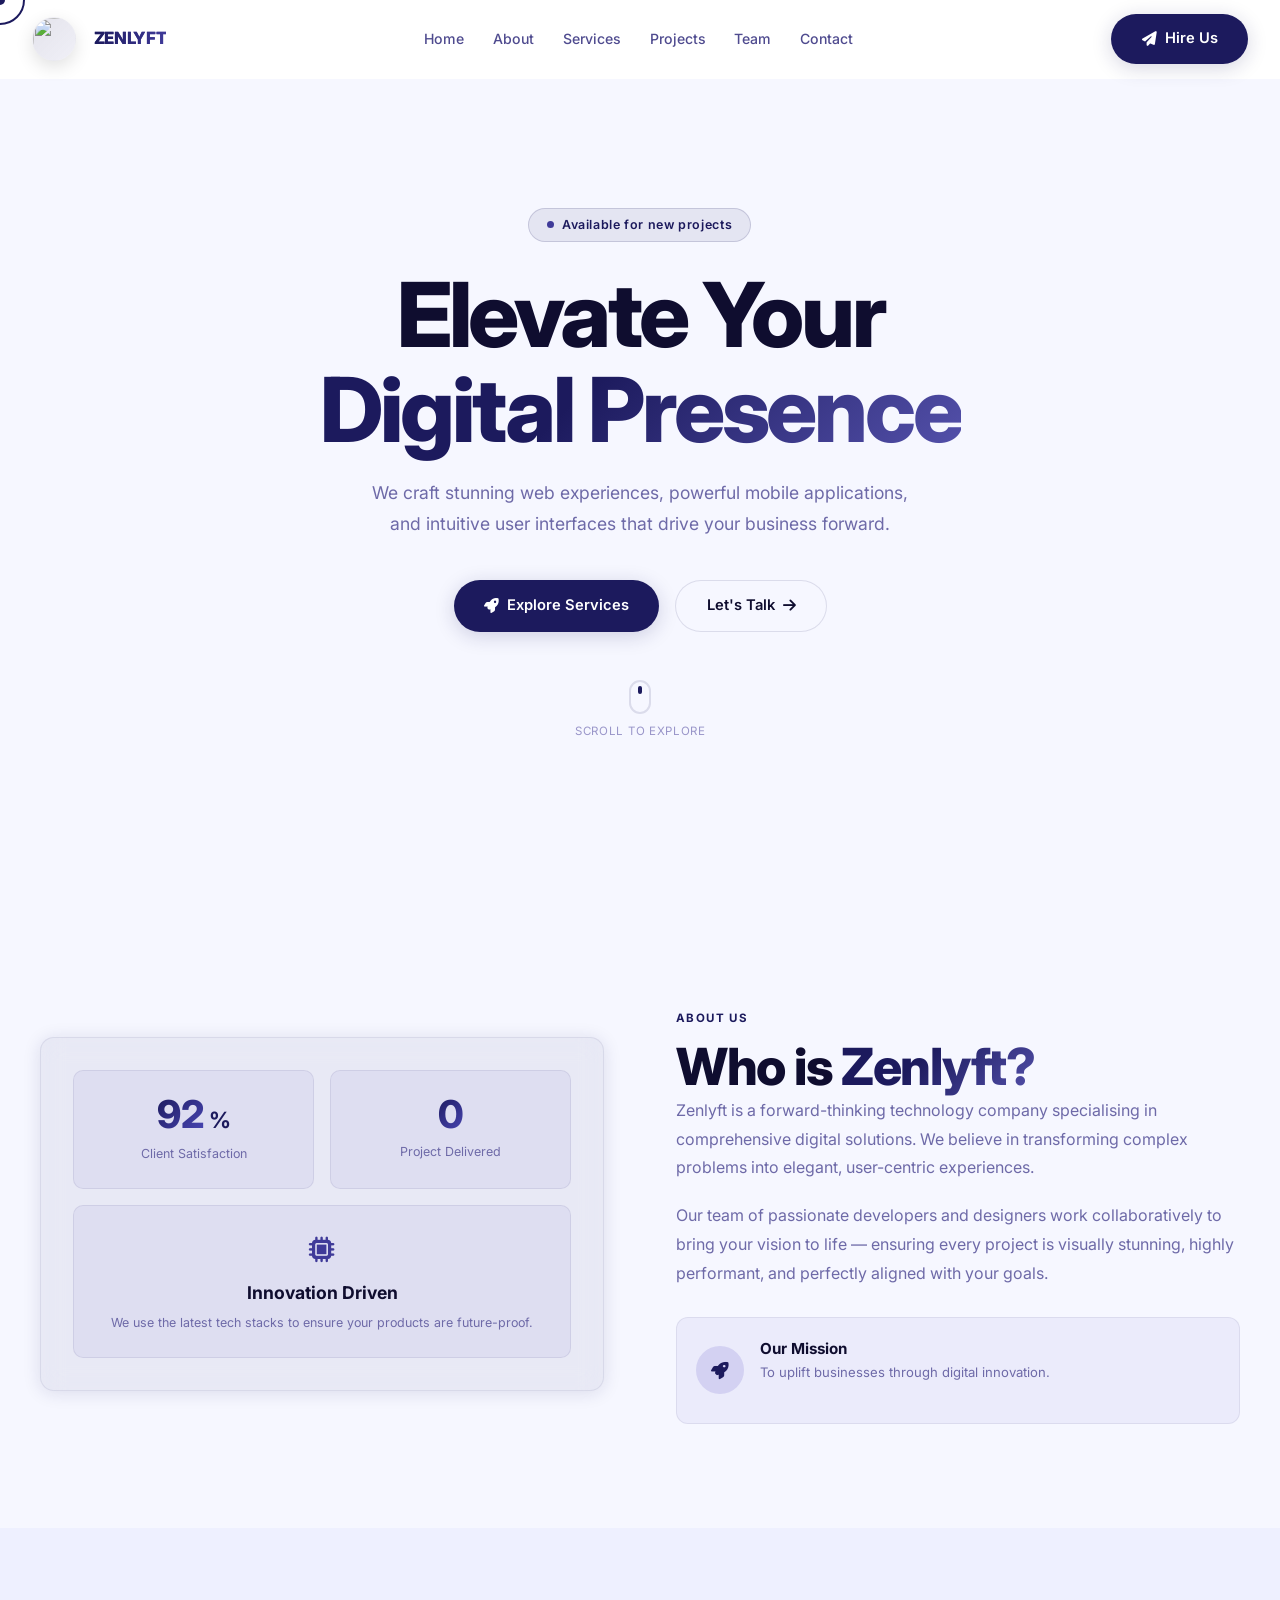
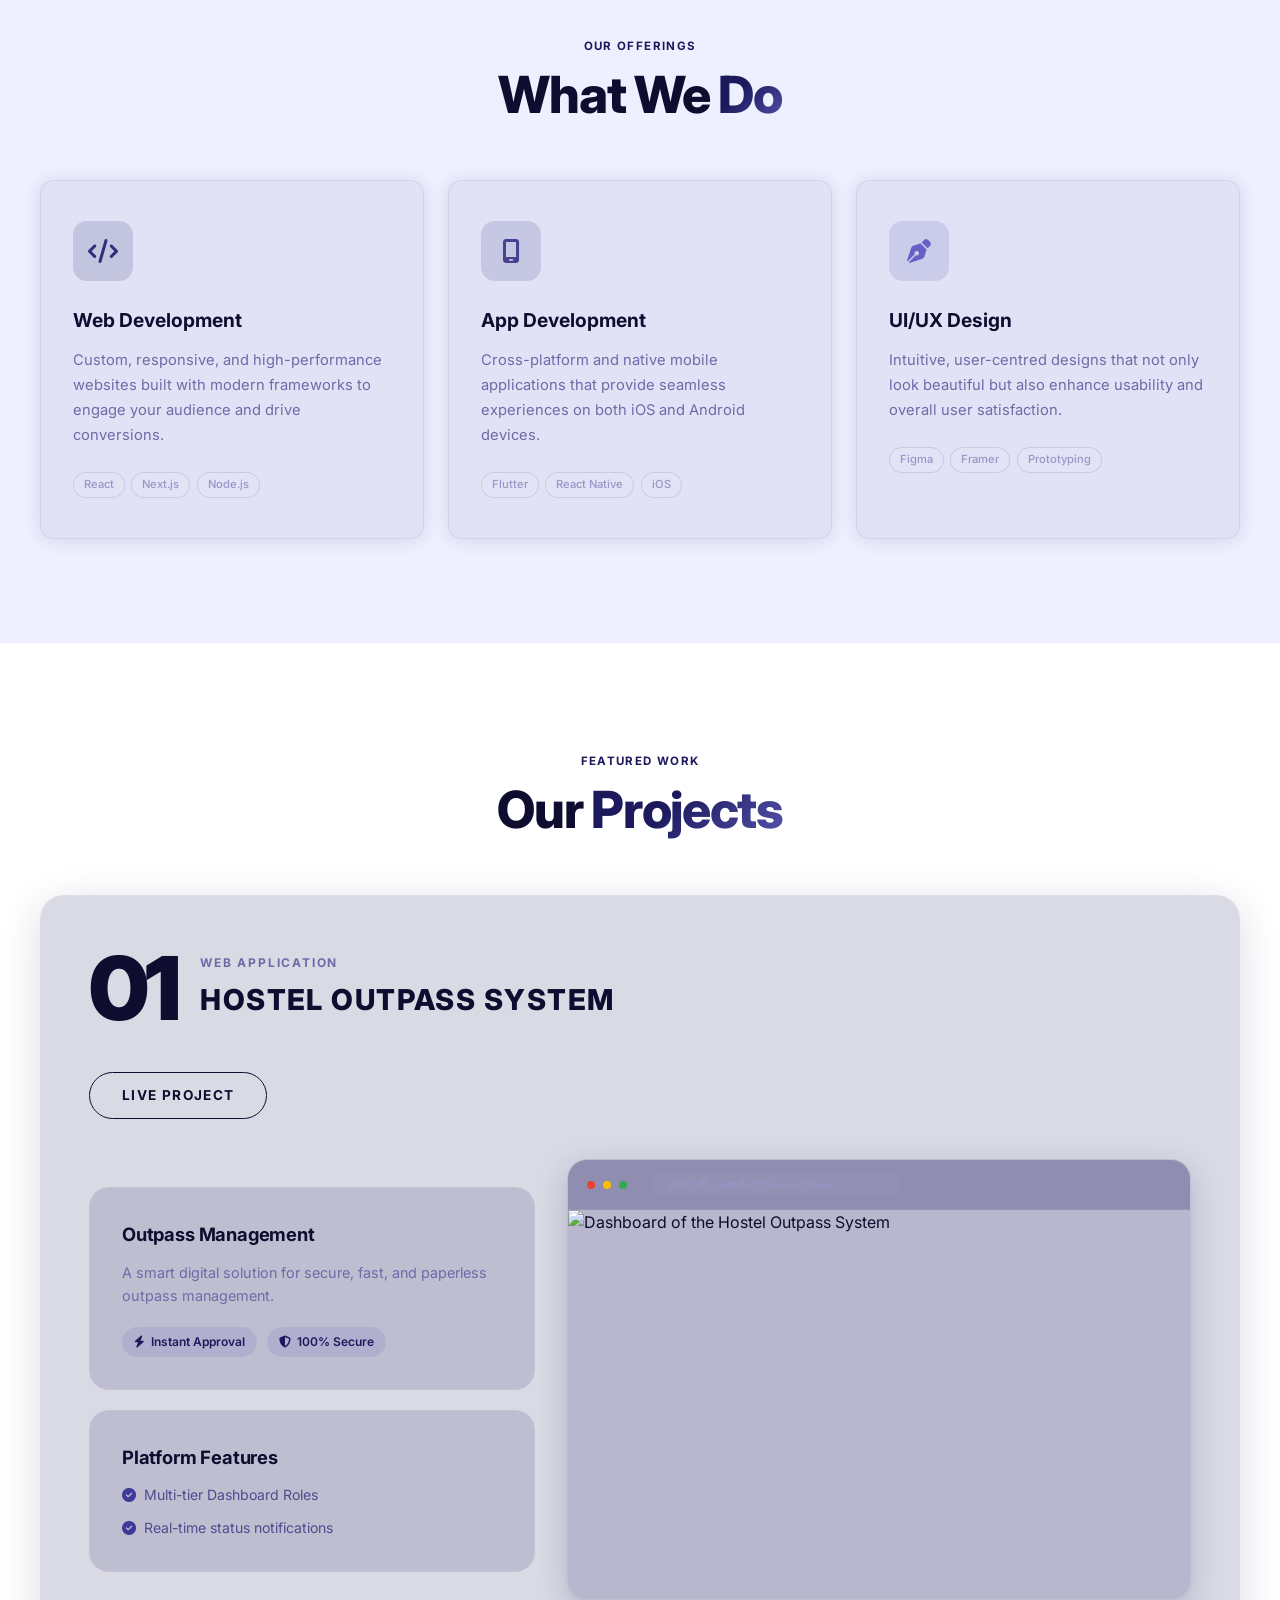
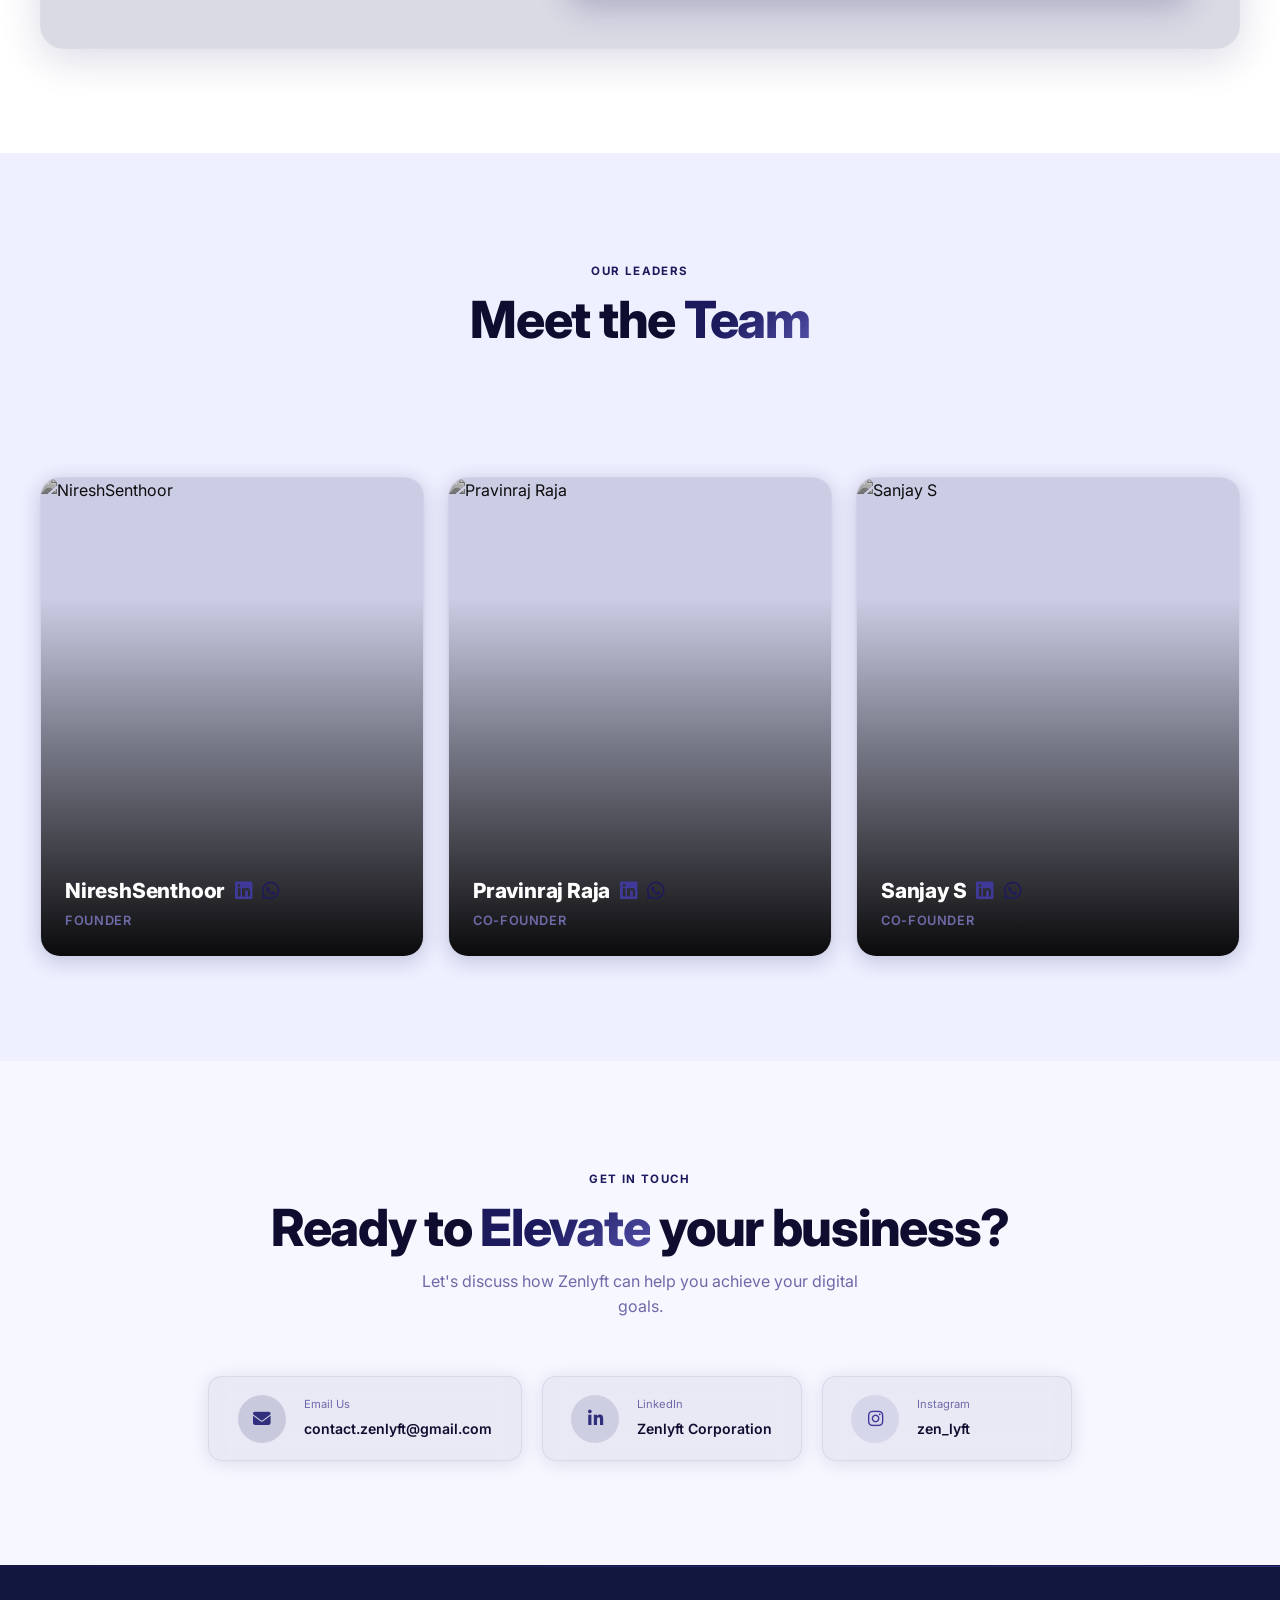
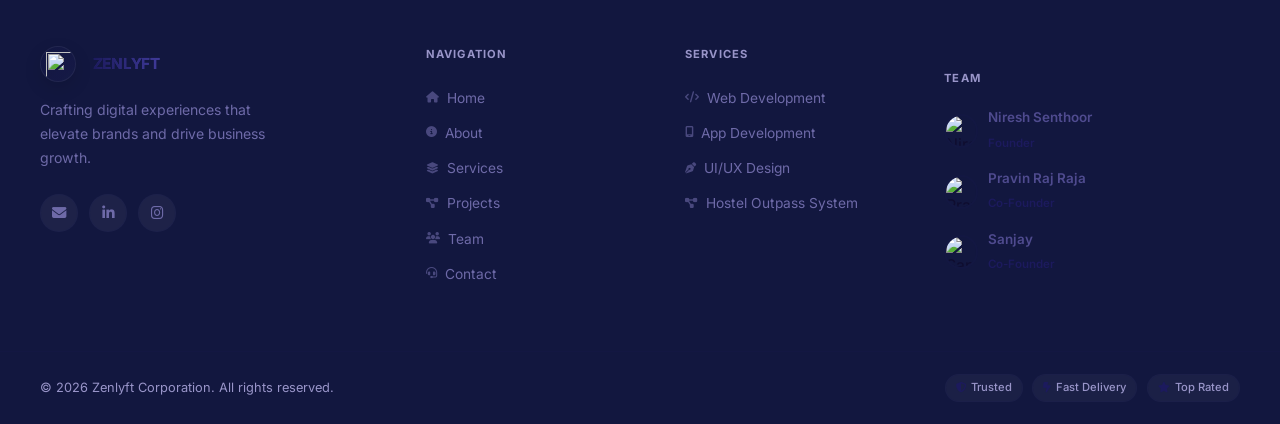
==== commit 37eff910: "Add files via upload" ====
--- a/index.html
+++ b/index.html
@@ -7,9 +7,9 @@
     <title>ZENLYFT | Digital Services & Solutions</title>
     <meta name="description"
         content="Zenlyft provides premium digital services: Web Development, App Development, and UI/UX Design.">
-    <link rel="icon" href="./Images/ZenLyft-logo.png" type="image/png">
-    <link rel="apple-touch-icon" href="./Images/ZenLyft-logo.png">
-    <meta property="og:image" content="./Images/ZenLyft-logo.png">
+    <link rel="icon" href="./Images/zenLyft-logo.png" type="image/png">
+    <link rel="apple-touch-icon" href="./Images/zenLyft-logo.png">
+    <meta property="og:image" content="./Images/zenLyft-logo.png">
     <link rel="stylesheet" href="https://cdnjs.cloudflare.com/ajax/libs/font-awesome/6.4.0/css/all.min.css">
     <link rel="stylesheet" href="style.css">
 </head>
@@ -29,7 +29,7 @@
     <nav class="navbar" id="navbar" role="navigation" aria-label="Main navigation">
         <div class="nav-inner">
             <a href="#home" class="logo">
-                <img src="./Images/ZenLyft-logo.png" alt="" aria-hidden="true" class="site-logo">
+                <img src="./Images/zenLyft-logo.png" alt="" aria-hidden="true" class="site-logo">
                 <span class="brand-text">ZENLYFT</span>
             </a>
 
@@ -345,12 +345,12 @@
                             <span class="contact-val">Zenlyft Corporation</span>
                         </div>
                     </a>
-                    <a href="https://instagram.com/ecolift_systems" target="_blank" rel="noopener noreferrer"
+                    <a href="https://www.instagram.com/zen_lyft?igsh=MTdqMjY2ZjJmcXYycQ==" target="_blank" rel="noopener noreferrer"
                         class="card contact-card reveal-up" style="--d:0.2s" id="contact-instagram">
                         <div class="contact-icon ci-ig"><i class="fa-brands fa-instagram"></i></div>
                         <div>
                             <span class="contact-label">Instagram</span>
-                            <span class="contact-val">@ecolift_systems</span>
+                            <span class="contact-val">zen_lyft</span>
                         </div>
                     </a>
                 </div>
@@ -366,7 +366,7 @@
                 <!-- Brand Column -->
                 <div class="footer-col footer-brand">
                     <a href="#home" class="logo footer-logo">
-                        <img src="./Images/ZenLyft-logo.png" alt="" aria-hidden="true" class="site-logo footer-site-logo">
+                        <img src="./Images/zenLyft-logo.png" alt="" aria-hidden="true" class="site-logo footer-site-logo">
                         <span class="brand-text footer-brand-text">ZENLYFT</span>
                     </a>
                     <p class="footer-tagline">
@@ -381,7 +381,7 @@
                             rel="noopener noreferrer" class="fsocial-btn li" aria-label="LinkedIn" title="LinkedIn">
                             <i class="fa-brands fa-linkedin-in"></i>
                         </a>
-                        <a href="https://instagram.com/ecolift_systems" target="_blank" rel="noopener noreferrer"
+                        <a href="https://www.instagram.com/zen_lyft?igsh=MTdqMjY2ZjJmcXYycQ==" target="_blank" rel="noopener noreferrer"
                             class="fsocial-btn ig" aria-label="Instagram" title="Instagram">
                             <i class="fa-brands fa-instagram"></i>
                         </a>
--- a/style.css
+++ b/style.css
@@ -6,54 +6,54 @@
 @import url('https://fonts.googleapis.com/css2?family=Inter:wght@300;400;500;600;700;800&display=swap');
 
 /* ============================================================
-   DESIGN TOKENS — Google Slate
+   DESIGN TOKENS — White + Purple
    ============================================================ */
 :root {
     /* Backgrounds */
-    --bg-page:       #111b1c;
-    --bg-section:    #151f21;
-    --bg-alt:        #1a2729;
-    --bg-card:       rgba(255,255,255,0.045);
-    --bg-card-hover: rgba(255,255,255,0.07);
-    --bg-nav:        rgba(17,27,28,0.88);
-    --bg-mobile:     rgba(17,27,28,0.98);
+    --bg-page:       #f6f7ff;
+    --bg-section:    #ffffff;
+    --bg-alt:        #eef0ff;
+    --bg-card:       rgba(27,22,84,0.06);
+    --bg-card-hover: rgba(27,22,84,0.12);
+    --bg-nav:        rgba(255,255,255,0.92);
+    --bg-mobile:     rgba(255,255,255,0.98);
 
     /* Text */
-    --text-primary:   #e8eaed;
-    --text-secondary: #bdc1c6;
-    --text-muted:     #80868b;
-    --text-faint:     #5f6368;
-
-    /* Accent — Google Blue + Green */
-    --accent:        #4285f4;
-    --accent-2:      #34a853;
-    --accent-3:      #fbbc04;
-    --accent-4:      #ea4335;
-    --accent-shadow: rgba(66,133,244,0.30);
+    --text-primary:   #0f0d2f;
+    --text-secondary: #4f4b8f;
+    --text-muted:     #6e6aa8;
+    --text-faint:     #9995c9;
+
+    /* Accent — Deep Indigo */
+    --accent:        #1c1a5d;
+    --accent-2:      #3f3a99;
+    --accent-3:      #7e7ae5;
+    --accent-4:      #5b57c4;
+    --accent-shadow: rgba(28,26,93,0.18);
 
     /* Gradient */
-    --grad-main:   linear-gradient(135deg, #4285f4 0%, #34a853 100%);
-    --grad-logo:   linear-gradient(90deg, #4285f4, #34a853);
-    --grad-hero:   linear-gradient(135deg, #4285f4 20%, #34a853 80%);
+    --grad-main:   linear-gradient(135deg, #1c1a5d 0%, #4b48b7 100%);
+    --grad-logo:   linear-gradient(90deg, #1c1a5d, #3f3a99);
+    --grad-hero:   linear-gradient(135deg, #1c1a5d 20%, #8e8afc 80%);
 
     /* Borders */
-    --border:       rgba(255,255,255,0.09);
-    --border-card:  rgba(255,255,255,0.07);
+    --border:       rgba(28,26,93,0.12);
+    --border-card:  rgba(28,26,93,0.08);
 
     /* Card */
-    --card-shadow:       0 2px 18px rgba(0,0,0,0.35);
-    --card-shadow-hover: 0 10px 40px rgba(0,0,0,0.55);
+    --card-shadow:       0 2px 18px rgba(28,26,93,0.12);
+    --card-shadow-hover: 0 10px 40px rgba(28,26,93,0.16);
     --radius-card:  14px;
     --radius-pill:  9999px;
 
     /* Orbs */
-    --orb1: rgba(66,133,244,0.16);
-    --orb2: rgba(52,168,83,0.12);
-    --orb3: rgba(251,188,4,0.07);
+    --orb1: rgba(28,26,93,0.14);
+    --orb2: rgba(63,58,153,0.12);
+    --orb3: rgba(126,122,229,0.12);
 
     /* Scrollbar */
-    --sb-track: #111b1c;
-    --sb-thumb: #2d3d3e;
+    --sb-track: #eef0ff;
+    --sb-thumb: #bdb8ff;
 
     /* Font */
     --font: 'Inter', -apple-system, BlinkMacSystemFont, sans-serif;
@@ -69,12 +69,42 @@
 html { scroll-behavior: smooth; }
 
 body {
+    position: relative;
+    isolation: isolate;
     background-color: var(--bg-page);
     color: var(--text-primary);
     font-family: var(--font);
     -webkit-font-smoothing: antialiased;
     overflow-x: hidden;
     line-height: 1.6;
+}
+
+body::before,
+body::after {
+    content: '';
+    position: fixed;
+    inset: 0;
+    pointer-events: none;
+}
+
+body::before {
+    z-index: -2;
+    background-color: var(--bg-page);
+    background-image:
+        radial-gradient(circle at 10% 12%, rgba(28,26,93,0.12) 0 18%, transparent 18%),
+        radial-gradient(circle at 84% 20%, rgba(63,58,153,0.10) 0 20%, transparent 20%),
+        radial-gradient(circle at 50% 100%, rgba(28,26,93,0.04) 0 24%, transparent 24%);
+    background-size: 380px 380px, 460px 460px, 620px 620px;
+    opacity: 0.95;
+}
+
+body::after {
+    z-index: -1;
+    background-image: url("data:image/svg+xml,%3Csvg xmlns='http://www.w3.org/2000/svg' viewBox='0 0 1600 1000'%3E%3Cpath d='M0 760 C220 690 360 660 520 698 C690 740 820 790 980 770 C1140 748 1320 648 1600 618' stroke='rgba(255,255,255,0.09)' stroke-width='2.2' fill='none' stroke-linecap='round'/%3E%3Cpath d='M0 630 C220 572 402 550 560 590 C730 632 860 702 1040 682 C1200 664 1360 560 1600 520' stroke='rgba(255,255,255,0.07)' stroke-width='2.4' fill='none' stroke-linecap='round'/%3E%3Cpath d='M0 480 C250 438 402 410 588 448 C766 484 906 558 1100 540 C1250 524 1420 446 1600 402' stroke='rgba(255,255,255,0.055)' stroke-width='2.6' fill='none' stroke-linecap='round'/%3E%3Cpath d='M0 335 C260 292 430 274 620 312 C794 348 954 420 1148 404 C1322 390 1460 328 1600 284' stroke='rgba(255,255,255,0.04)' stroke-width='2.8' fill='none' stroke-linecap='round'/%3E%3C/svg%3E");
+    background-size: cover;
+    background-position: center;
+    mix-blend-mode: screen;
+    opacity: 0.6;
 }
 
 img { max-width: 100%; display: block; }
@@ -145,11 +175,12 @@
 
 /* Logo image */
 .site-logo {
-    width: 44px; height: 44px; object-fit: contain; display: inline-block;
-    border-radius: 50%; padding: 6px; box-sizing: border-box;
-    background: linear-gradient(135deg, rgba(66,133,244,0.12), rgba(52,168,83,0.08));
+    width: 44px; height: 44px; object-fit: cover; display: inline-block;
+    border-radius: 50%; overflow: hidden; aspect-ratio: 1 / 1;
+    padding: 0; box-sizing: border-box;
+    background: linear-gradient(135deg, rgba(28,26,93,0.12), rgba(63,58,153,0.08));
     border: 1.5px solid rgba(255,255,255,0.06);
-    box-shadow: 0 6px 18px rgba(0,0,0,0.45);
+    box-shadow: 0 6px 18px rgba(0,0,0,0.12);
 }
 .footer-site-logo {
     width: 36px; height: 36px; padding: 5px;
@@ -261,7 +292,7 @@
     transition: background 0.25s, border-color 0.25s, transform 0.25s var(--ease);
 }
 .btn-ghost i { transition: transform 0.25s var(--ease); }
-.btn-ghost:hover { background: rgba(66,133,244,0.1); border-color: var(--accent); transform: translateY(-2px); }
+.btn-ghost:hover { background: rgba(28,26,93,0.08); border-color: var(--accent); transform: translateY(-2px); }
 .btn-ghost:hover i { transform: translateX(4px); }
 
 /* ============================================================
@@ -294,11 +325,11 @@
     display: inline-flex; align-items: center; gap: 8px;
     padding: 6px 18px;
     border-radius: var(--radius-pill);
-    background: rgba(66,133,244,0.10);
+    background: rgba(28,26,93,0.08);
     color: var(--accent);
     font-size: 0.78rem; font-weight: 600; letter-spacing: 0.05em;
     margin-bottom: 1.6rem;
-    border: 1px solid rgba(66,133,244,0.22);
+    border: 1px solid rgba(28,26,93,0.16);
 }
 .badge-dot {
     width: 7px; height: 7px; border-radius: 50%;
@@ -430,12 +461,12 @@
 .stat-grid  { display: grid; grid-template-columns: 1fr 1fr; gap: 1rem; }
 .stat-cell {
     padding: 1.5rem 1rem; border-radius: 10px;
-    background: rgba(66,133,244,0.06);
+    background: rgba(66,54,183,0.06);
     border: 1px solid var(--border-card);
     text-align: center;
     transition: background 0.3s, transform 0.3s;
 }
-.stat-cell:hover { background: rgba(66,133,244,0.12); transform: scale(1.03); }
+.stat-cell:hover { background: rgba(66,54,183,0.12); transform: scale(1.03); }
 .stat-cell.full  { grid-column: span 2; }
 
 .stat-num {
@@ -454,8 +485,8 @@
 .about-deco {
     position: absolute; bottom: -1.5rem; right: -1.5rem;
     width: 64px; height: 64px; border-radius: 16px;
-    background: rgba(66,133,244,0.12);
-    border: 1px solid rgba(66,133,244,0.2);
+    background: rgba(28,26,93,0.12);
+    border: 1px solid rgba(28,26,93,0.2);
     display: flex; align-items: center; justify-content: center;
     font-size: 1.6rem; color: var(--accent);
 }
@@ -466,12 +497,12 @@
 .mission-row {
     display: flex; align-items: center; gap: 1rem; margin-top: 1.8rem;
     padding: 1.2rem; border-radius: 12px;
-    background: rgba(66,133,244,0.06);
+    background: rgba(66,54,183,0.06);
     border: 1px solid var(--border-card);
 }
 .icon-circle {
     width: 48px; height: 48px; border-radius: 50%; flex-shrink: 0;
-    background: rgba(66,133,244,0.14);
+    background: rgba(66,54,183,0.14);
     display: flex; align-items: center; justify-content: center;
     color: var(--accent); font-size: 1.1rem;
 }
@@ -510,9 +541,9 @@
 }
 .service-card:hover .service-icon { transform: scale(1.12) rotate(-4deg); }
 
-.icon-1 { background: rgba(66,133,244,0.15); color: #4285f4; }
-.icon-2 { background: rgba(52,168,83,0.15);  color: #34a853; }
-.icon-3 { background: rgba(251,188,4,0.15);  color: #fbbc04; }
+.icon-1 { background: rgba(28,26,93,0.15); color: #312f7d; }
+.icon-2 { background: rgba(47,42,123,0.15);  color: #47418f; }
+.icon-3 { background: rgba(79,73,168,0.15); color: #6760c6; }
 
 .service-card h4 {
     font-size: 1.2rem; font-weight: 700;
@@ -536,7 +567,7 @@
 .project-showcase-card {
     padding: 3rem;
     border-radius: 24px;
-    background: #090e0f;
+    background: rgba(28,26,93,0.16);
     border: 1px solid rgba(255, 255, 255, 0.08);
     display: flex;
     flex-direction: column;
@@ -618,15 +649,15 @@
     justify-content: center;
 }
 .mock-card {
-    background: #111d20;
+    background: rgba(28,26,93,0.14);
     border-radius: 20px;
     padding: 2rem;
-    border: 1px solid rgba(255, 255, 255, 0.05);
+    border: 1px solid rgba(255, 255, 255, 0.06);
     transition: transform 0.3s var(--ease);
 }
 .mock-card:hover {
     transform: translateY(-3px);
-    background: #152428;
+    background: rgba(28,26,93,0.22);
 }
 .mock-card-label {
     display: block;
@@ -649,7 +680,7 @@
 }
 .stat-badge {
     padding: 5px 12px;
-    background: rgba(66, 133, 244, 0.1);
+    background: rgba(66,54,183,0.1);
     color: var(--accent);
     border-radius: 9999px;
     font-size: 0.75rem;
@@ -682,19 +713,19 @@
 }
 .mock-browser {
     width: 100%;
-    background: #111d20;
+    background: rgba(28,26,93,0.18);
     border-radius: 20px;
     overflow: hidden;
-    border: 1px solid rgba(255, 255, 255, 0.05);
-    box-shadow: 0 10px 30px rgba(0, 0, 0, 0.3);
+    border: 1px solid rgba(255, 255, 255, 0.08);
+    box-shadow: 0 10px 30px rgba(28,26,93,0.22);
 }
 .mock-browser-bar {
-    background: #090e0f;
+    background: rgba(28,26,93,0.26);
     padding: 0.8rem 1.2rem;
     display: flex;
     align-items: center;
     gap: 0.5rem;
-    border-bottom: 1px solid rgba(255, 255, 255, 0.04);
+    border-bottom: 1px solid rgba(255, 255, 255, 0.08);
 }
 .browser-dot {
     width: 8px;
@@ -738,15 +769,15 @@
     border-radius: 20px;
     overflow: hidden;
     aspect-ratio: 4 / 5;
-    background: #090e0f;
+    background: rgba(28,26,93,0.16);
     border: 1px solid rgba(255, 255, 255, 0.08);
-    box-shadow: 0 4px 20px rgba(0, 0, 0, 0.4);
+    box-shadow: 0 4px 20px rgba(28,26,93,0.22);
     transition: transform 0.4s var(--ease), box-shadow 0.4s var(--ease), border-color 0.3s;
 }
 .team-showcase-card:hover {
     transform: translateY(-6px);
-    box-shadow: 0 12px 36px rgba(0, 0, 0, 0.6);
-    border-color: rgba(66, 133, 244, 0.35);
+    box-shadow: 0 12px 36px rgba(28,26,93,0.28);
+    border-color: rgba(63,58,153,0.35);
 }
 
 .team-showcase-img {
@@ -804,10 +835,10 @@
     transition: transform 0.25s var(--ease), filter 0.2s;
 }
 .team-linkedin-link {
-    color: #00ffd5; /* Teal color matching the mockup */
+    color: #3f3a99;
 }
 .team-whatsapp-link {
-    color: #25d366; /* Vibrant WhatsApp Green */
+    color: #1c1a5d;
 }
 .team-linkedin-link:hover,
 .team-whatsapp-link:hover {
@@ -844,12 +875,12 @@
     transition: background 0.3s, transform 0.3s var(--ease);
 }
 .contact-card:hover .contact-icon { transform: scale(1.12) rotate(-6deg); }
-.ci-email { background: rgba(66,133,244,0.15); color: #4285f4; }
-.ci-li    { background: rgba(0,119,181,0.15);  color: #0077b5; }
-.ci-ig    { background: rgba(225,48,108,0.13); color: #E1306C; }
-.contact-card:hover .ci-email { background: #4285f4; color: #fff; }
-.contact-card:hover .ci-li    { background: #0077b5; color: #fff; }
-.contact-card:hover .ci-ig    { background: linear-gradient(135deg,#F56040,#E1306C,#833AB4); color: #fff; }
+.ci-email { background: rgba(28,26,93,0.15); color: #312f7d; }
+.ci-li    { background: rgba(28,26,93,0.13);  color: #312f7d; }
+.ci-ig    { background: rgba(63,58,153,0.11); color: #3f3a99; }
+.contact-card:hover .ci-email { background: #3f3a99; color: #fff; }
+.contact-card:hover .ci-li    { background: #3f3a99; color: #fff; }
+.contact-card:hover .ci-ig    { background: linear-gradient(135deg,#4b48b7,#3f3a99); color: #fff; }
 .contact-label { font-size: 0.7rem; color: var(--text-muted); display: block; margin-bottom: 2px; }
 .contact-val   { font-size: 0.88rem; font-weight: 600; color: var(--text-primary); }
 
@@ -857,7 +888,7 @@
    FOOTER
    ============================================================ */
 footer {
-    background: #0c1516;
+    background: #12173f;
     border-top: 1px solid var(--border);
     position: relative; overflow: hidden;
 }
@@ -893,8 +924,8 @@
     transition: background 0.25s, color 0.25s, transform 0.25s var(--ease), border-color 0.25s;
 }
 .fsocial-btn:hover     { background: var(--accent);   color: #fff; border-color: var(--accent);   transform: translateY(-3px); }
-.fsocial-btn.li:hover  { background: #0077b5;          color: #fff; border-color: #0077b5; }
-.fsocial-btn.ig:hover  { background: linear-gradient(135deg,#F56040,#E1306C,#833AB4); color: #fff; border-color: #E1306C; }
+.fsocial-btn.li:hover  { background: #3f3a99;          color: #fff; border-color: #3f3a99; }
+.fsocial-btn.ig:hover  { background: linear-gradient(135deg,#4b48b7,#3f3a99); color: #fff; border-color: #3f3a99; }
 
 /* Generic footer columns */
 .footer-heading {
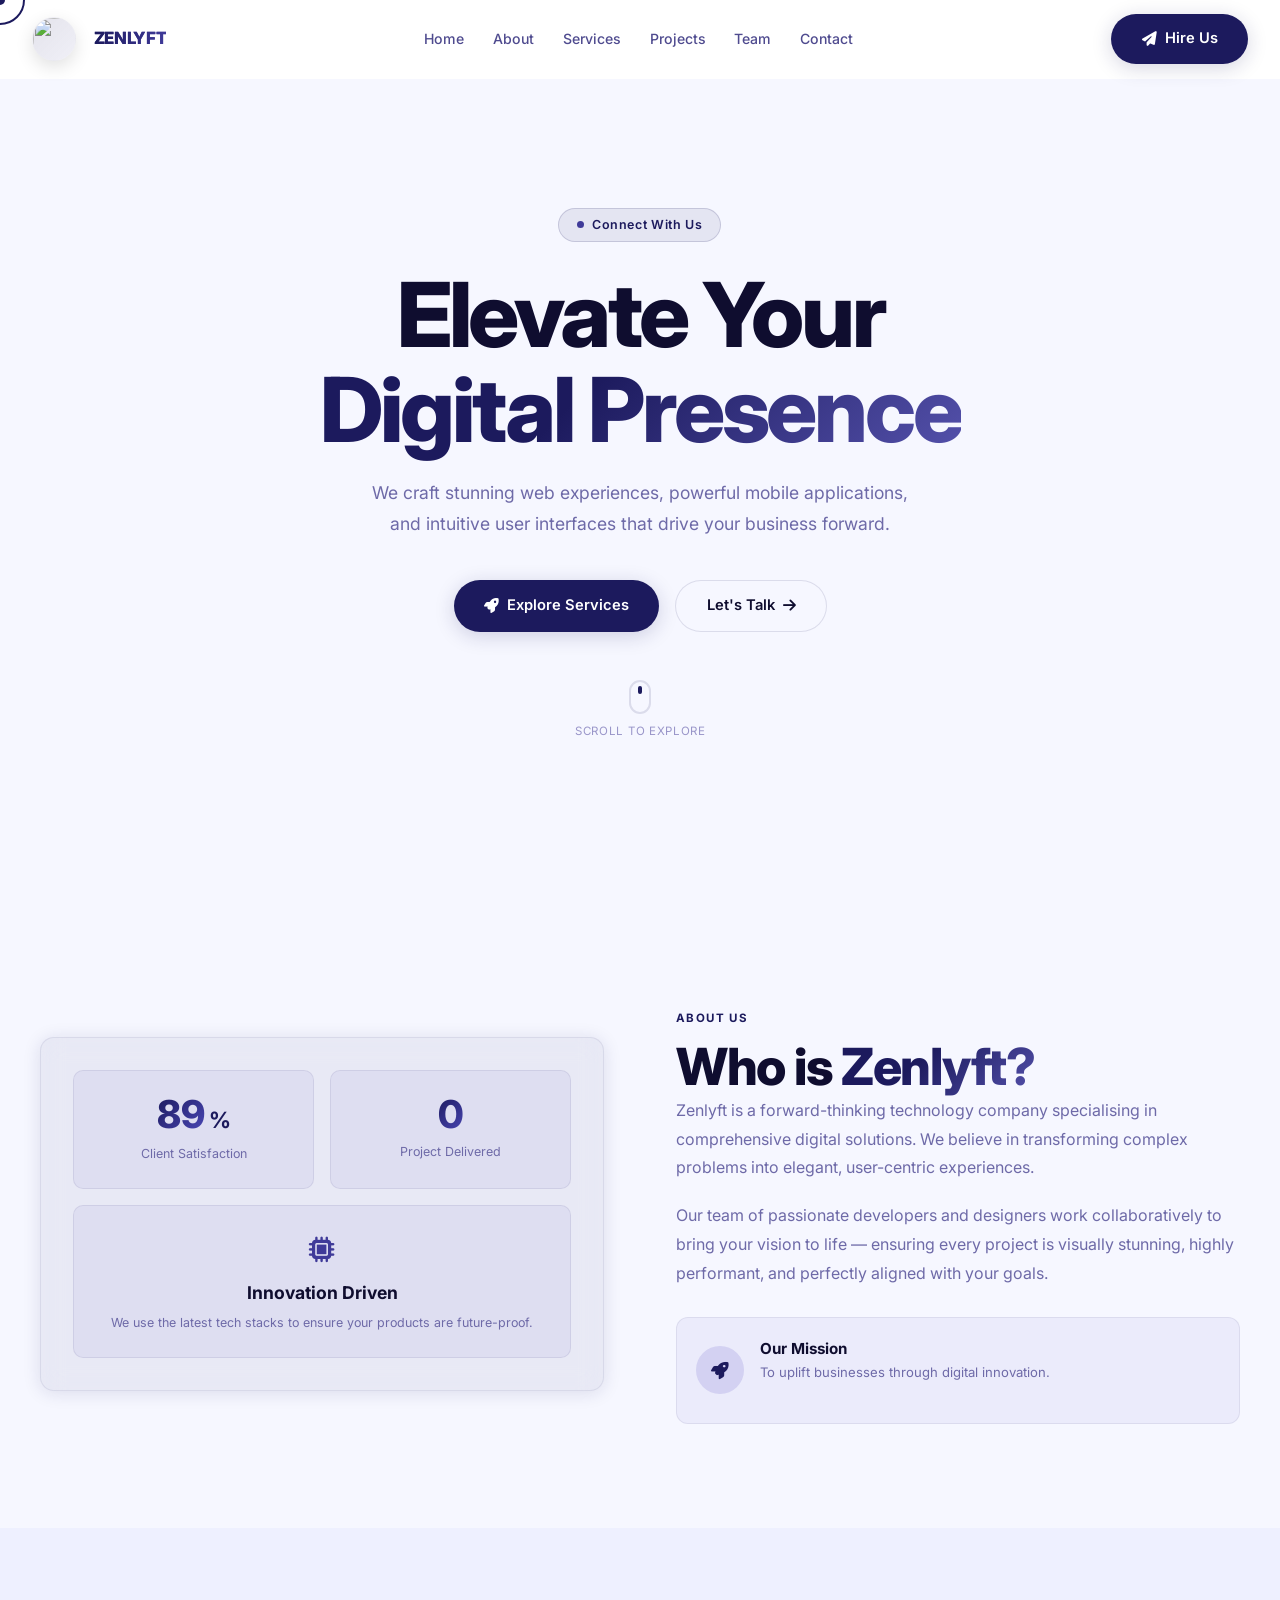
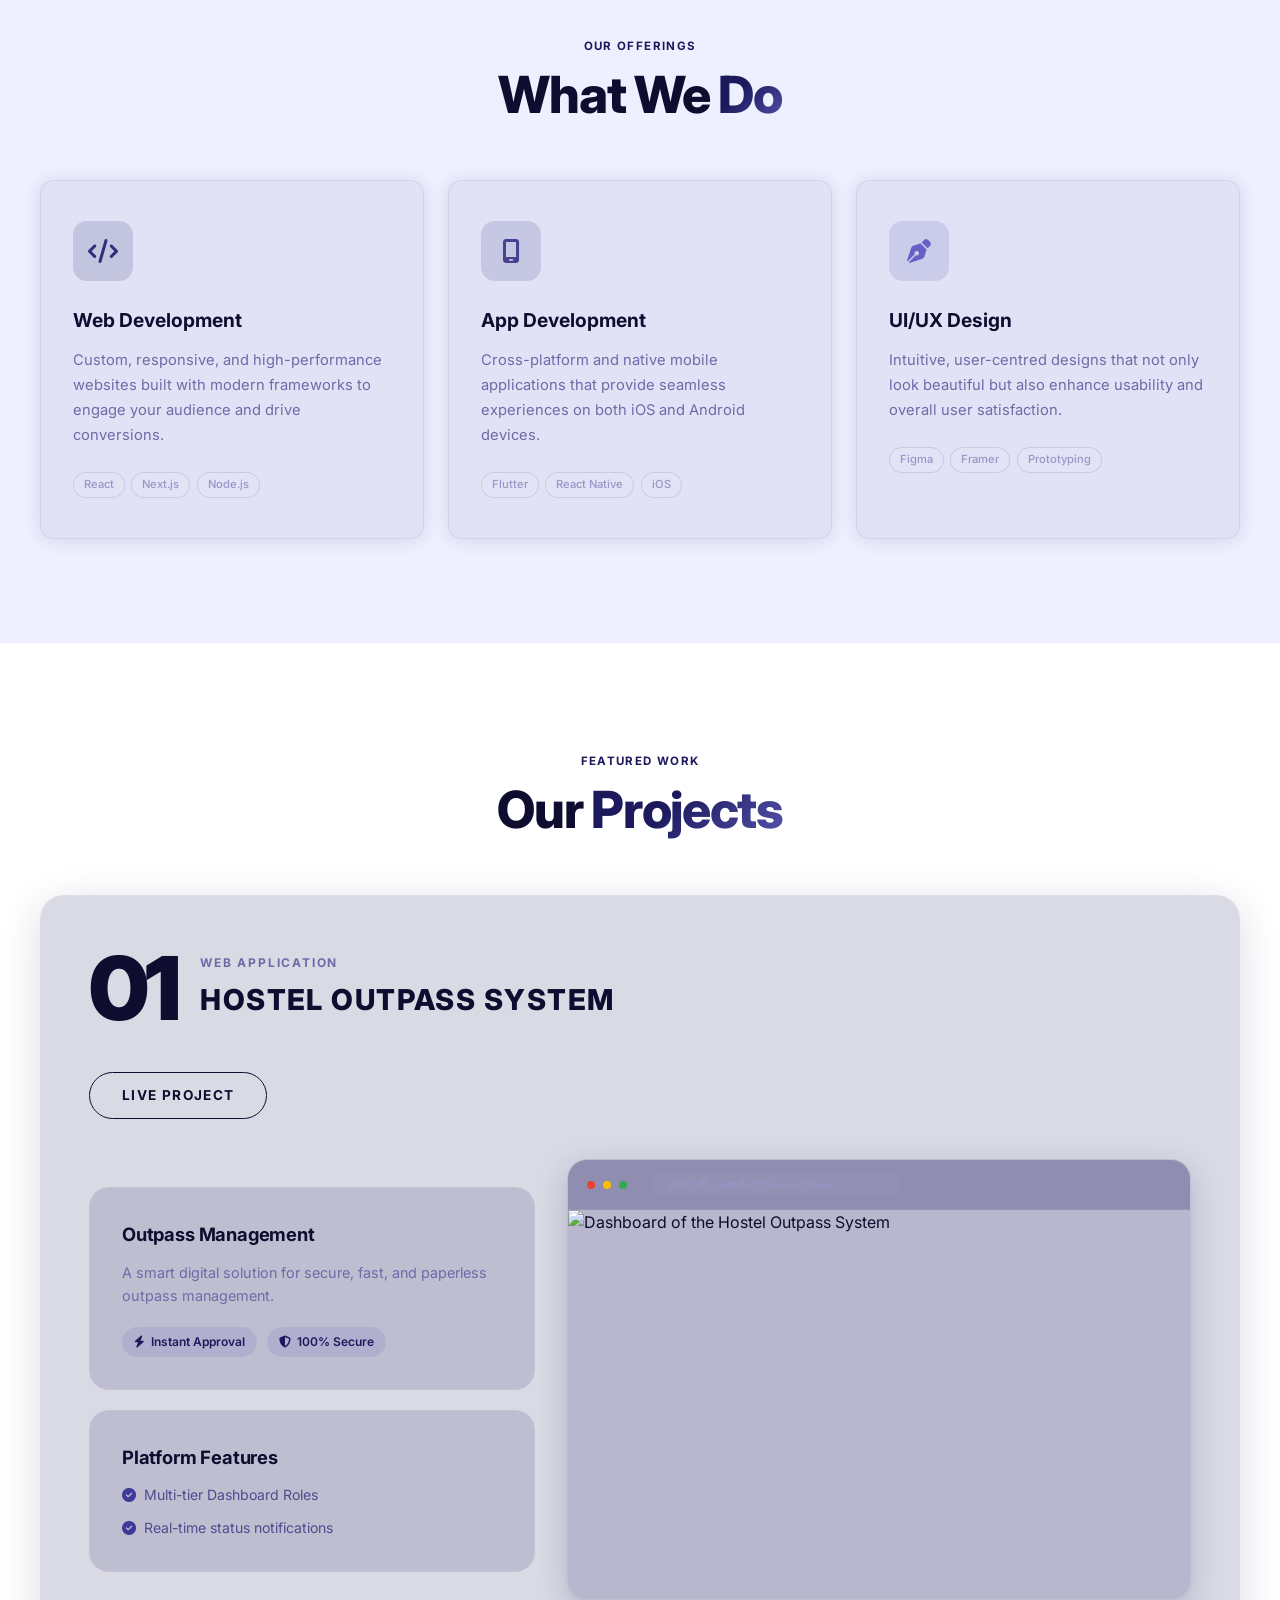
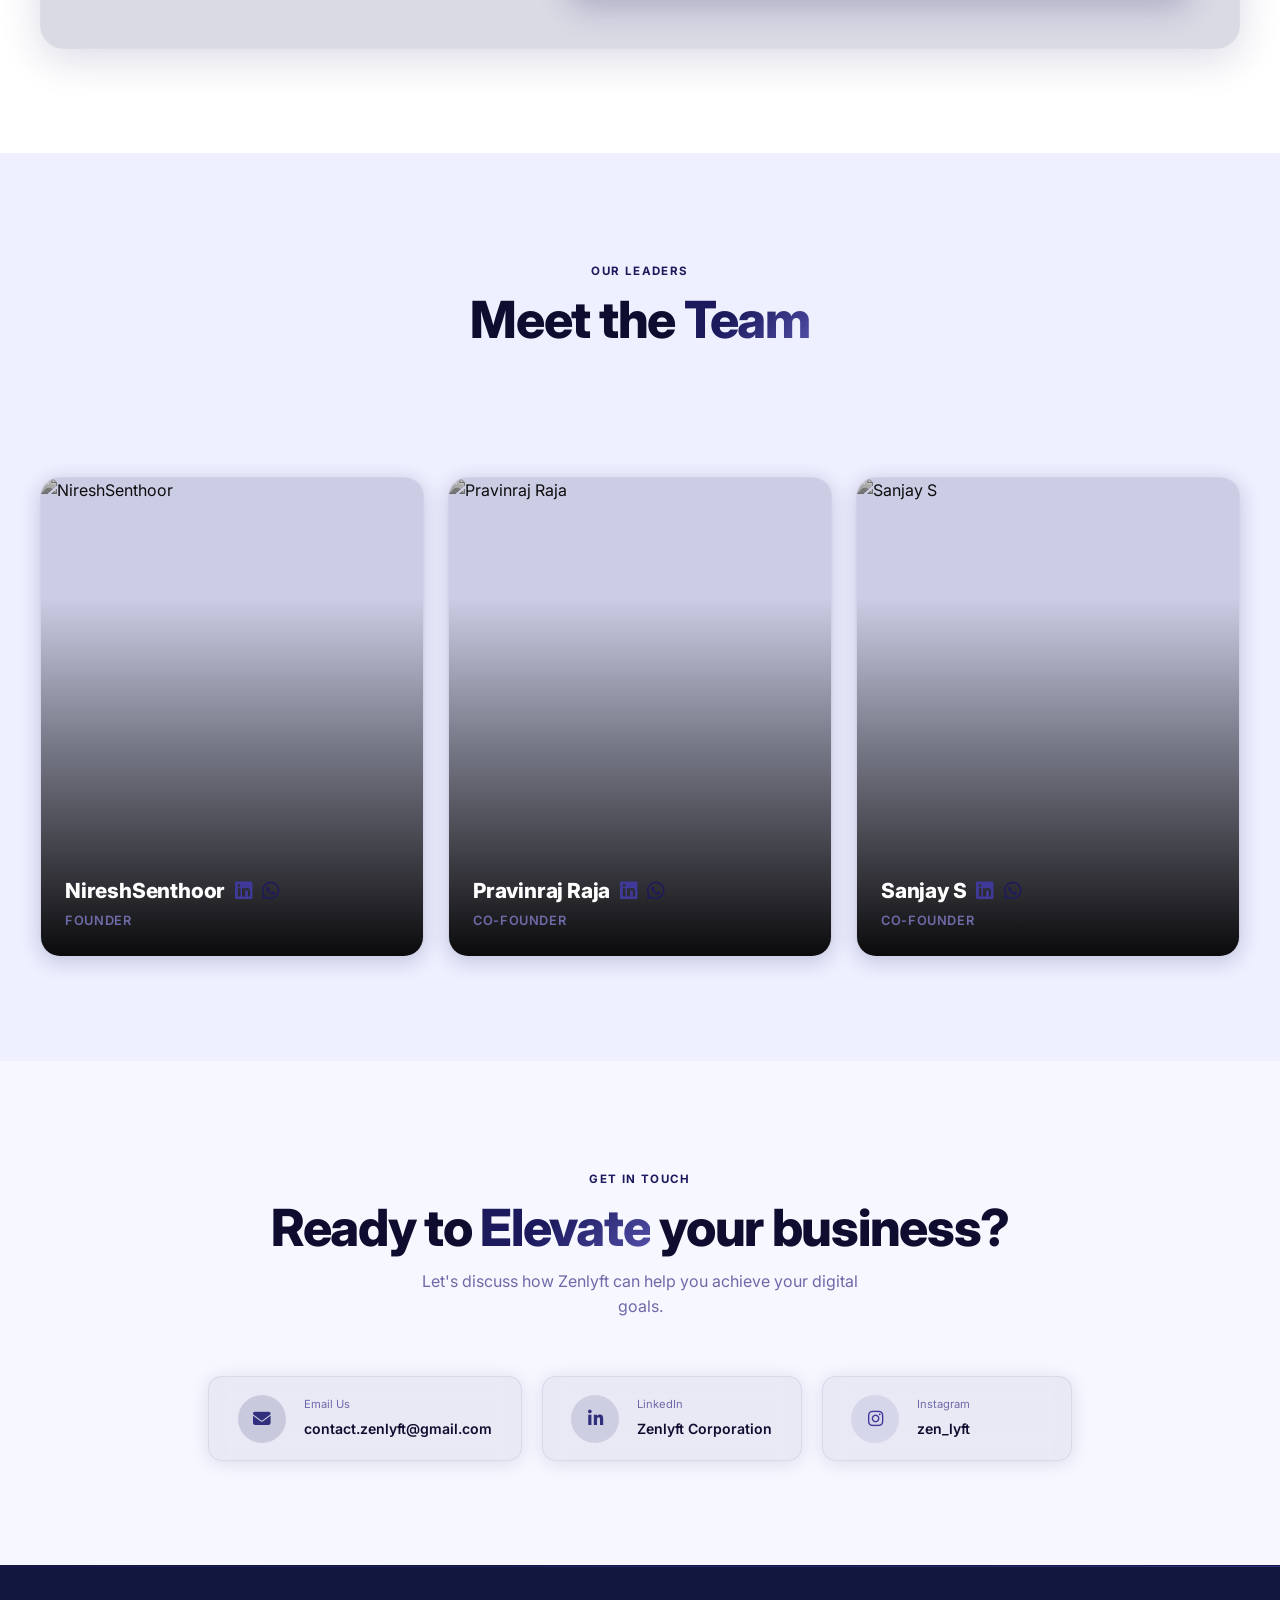
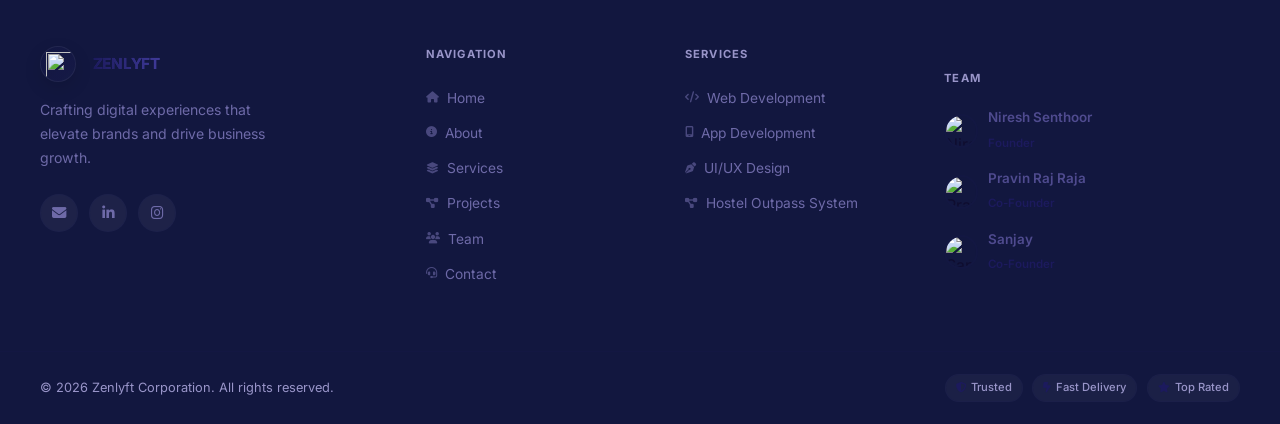
==== commit 5c602477: "Update index.html" ====
--- a/index.html
+++ b/index.html
@@ -70,7 +70,7 @@
         <div class="hero-inner">
             <div class="badge reveal-fade" style="--d:0s">
                 <span class="badge-dot"></span>
-                Available for new projects
+                Connect With Us
             </div>
             <h1 class="hero-title reveal-fade" style="--d:0.15s">
                 Elevate Your<br>
@@ -467,4 +467,4 @@
     <script src="script.js"></script>
 </body>
 
-</html>+</html>
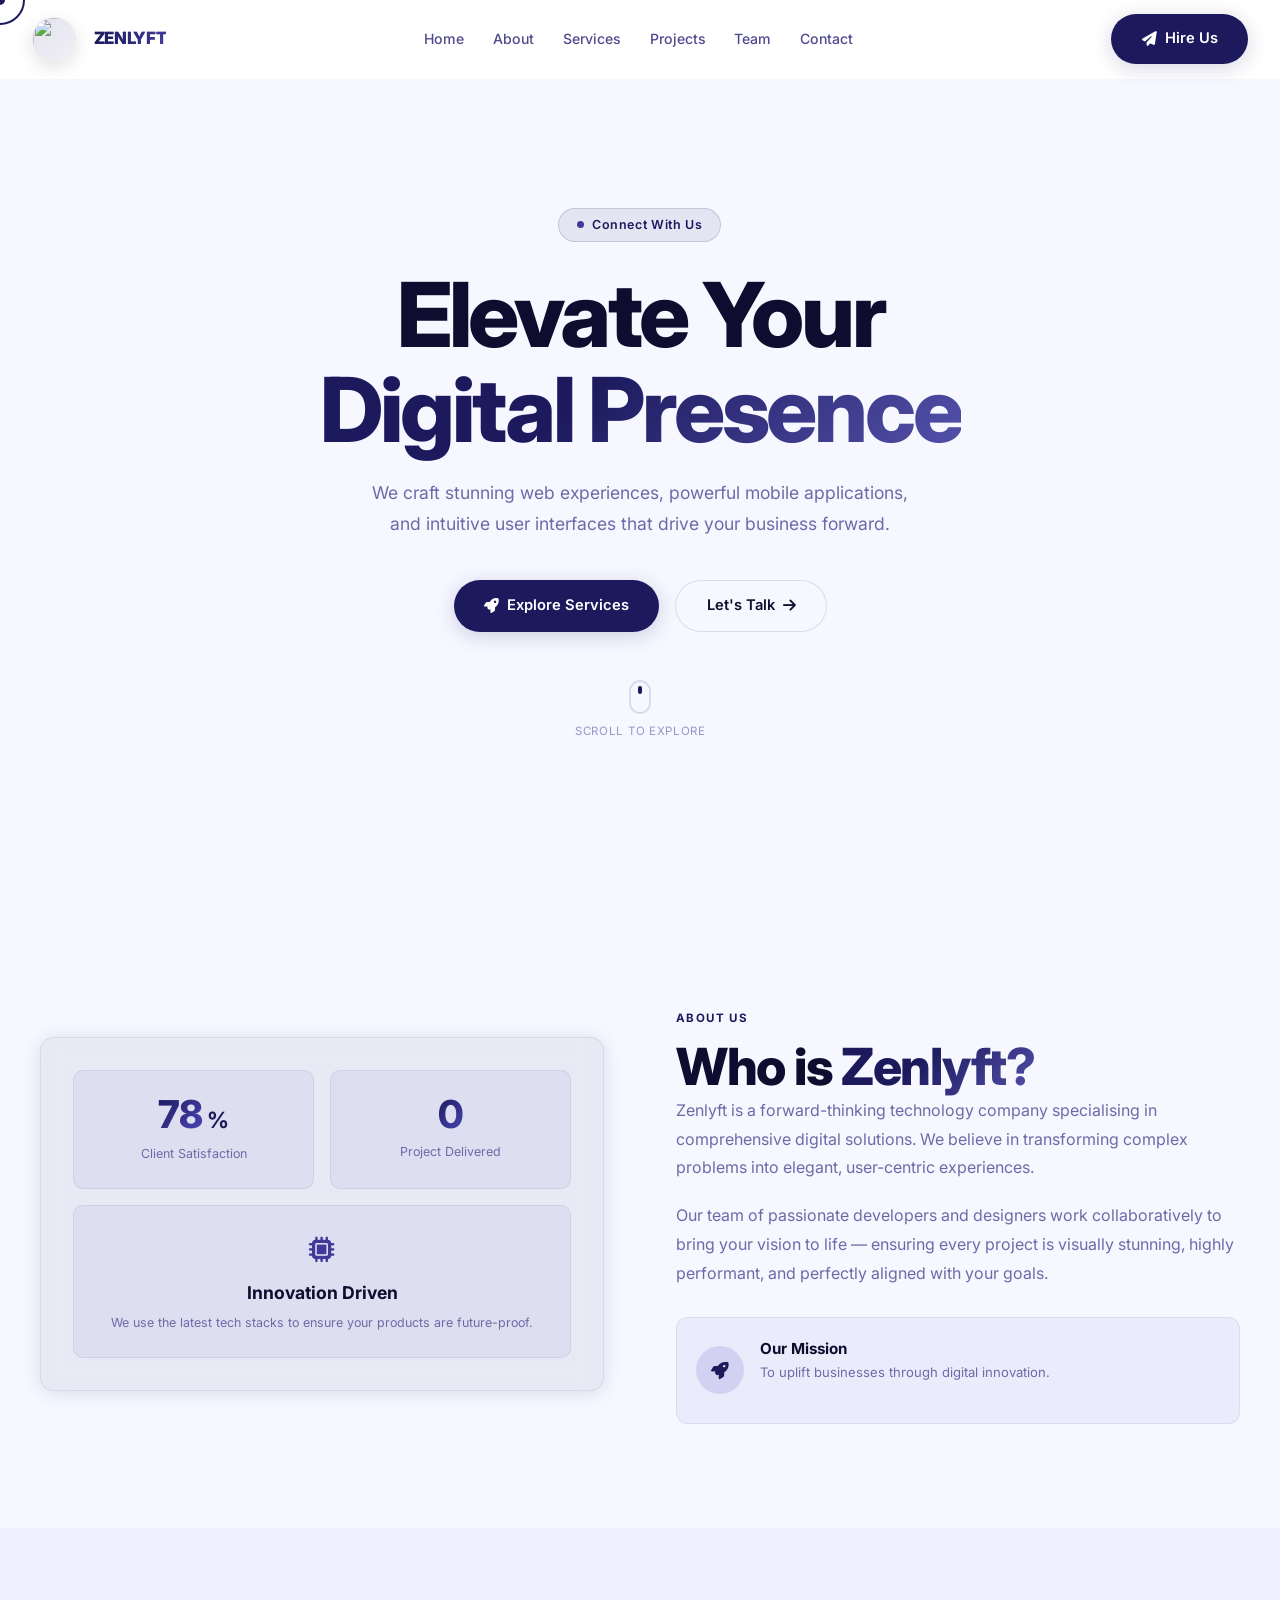
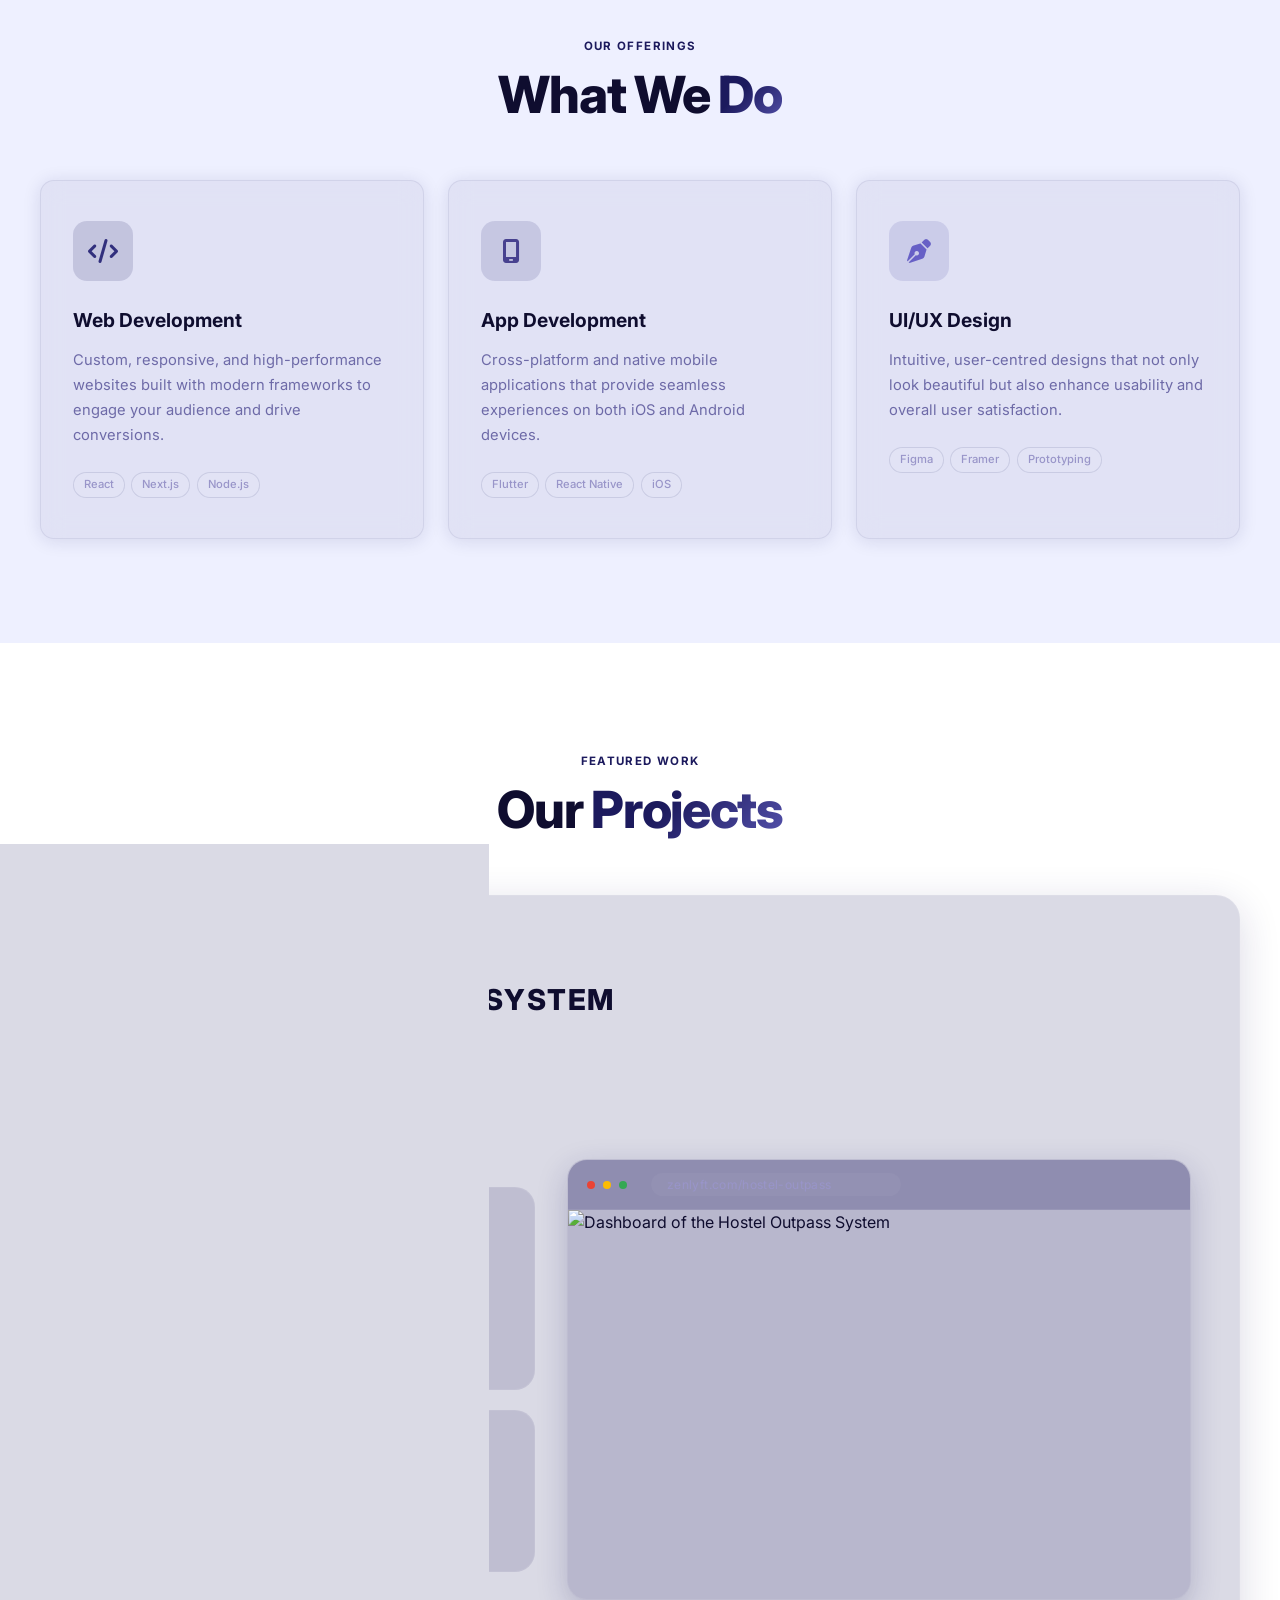
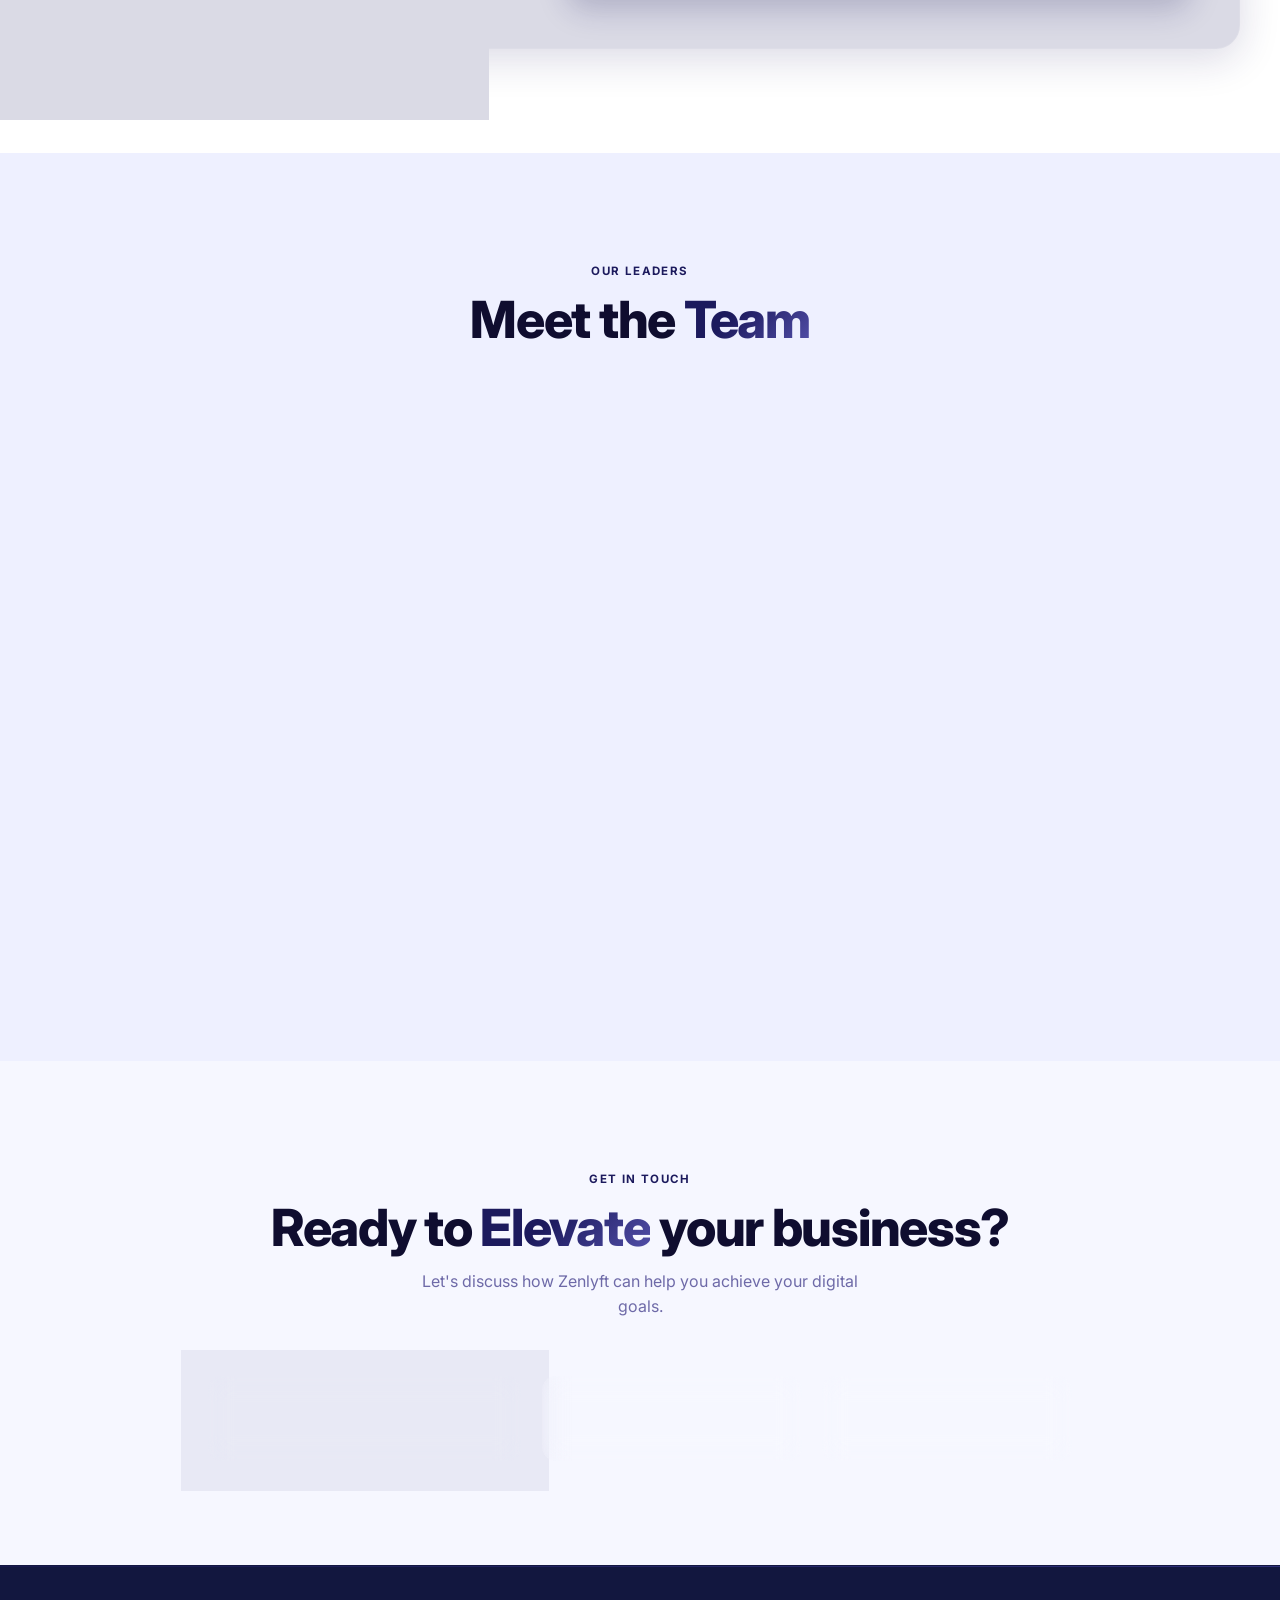
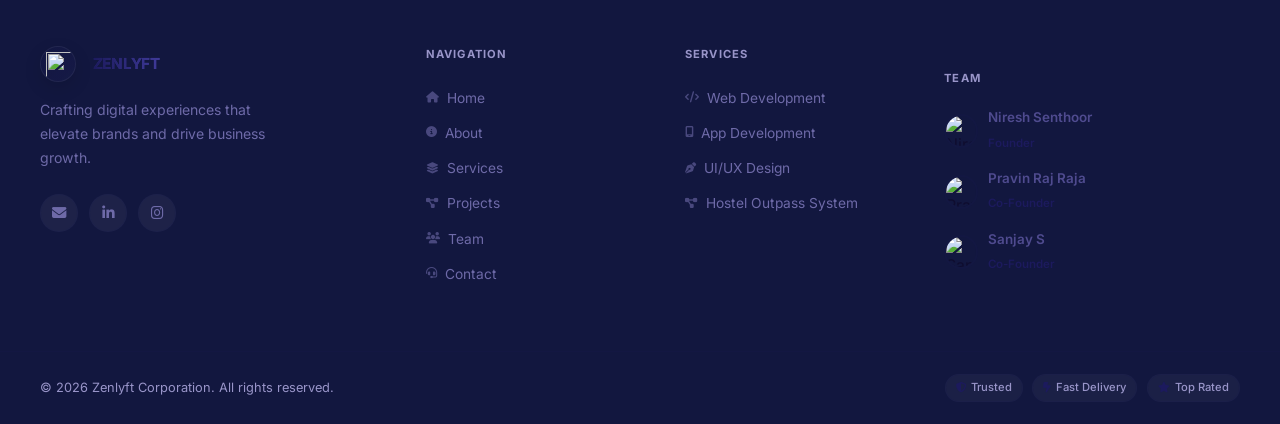
==== commit 42182315: "Update index.html" ====
--- a/index.html
+++ b/index.html
@@ -435,7 +435,7 @@
                         <li>
                             <img src="./Images/sanjay.jpeg" alt="Sanjay">
                             <div>
-                                <span>Sanjay</span>
+                                <span>Sanjay S</span>
                                 <small>Co-Founder</small>
                             </div>
                         </li>
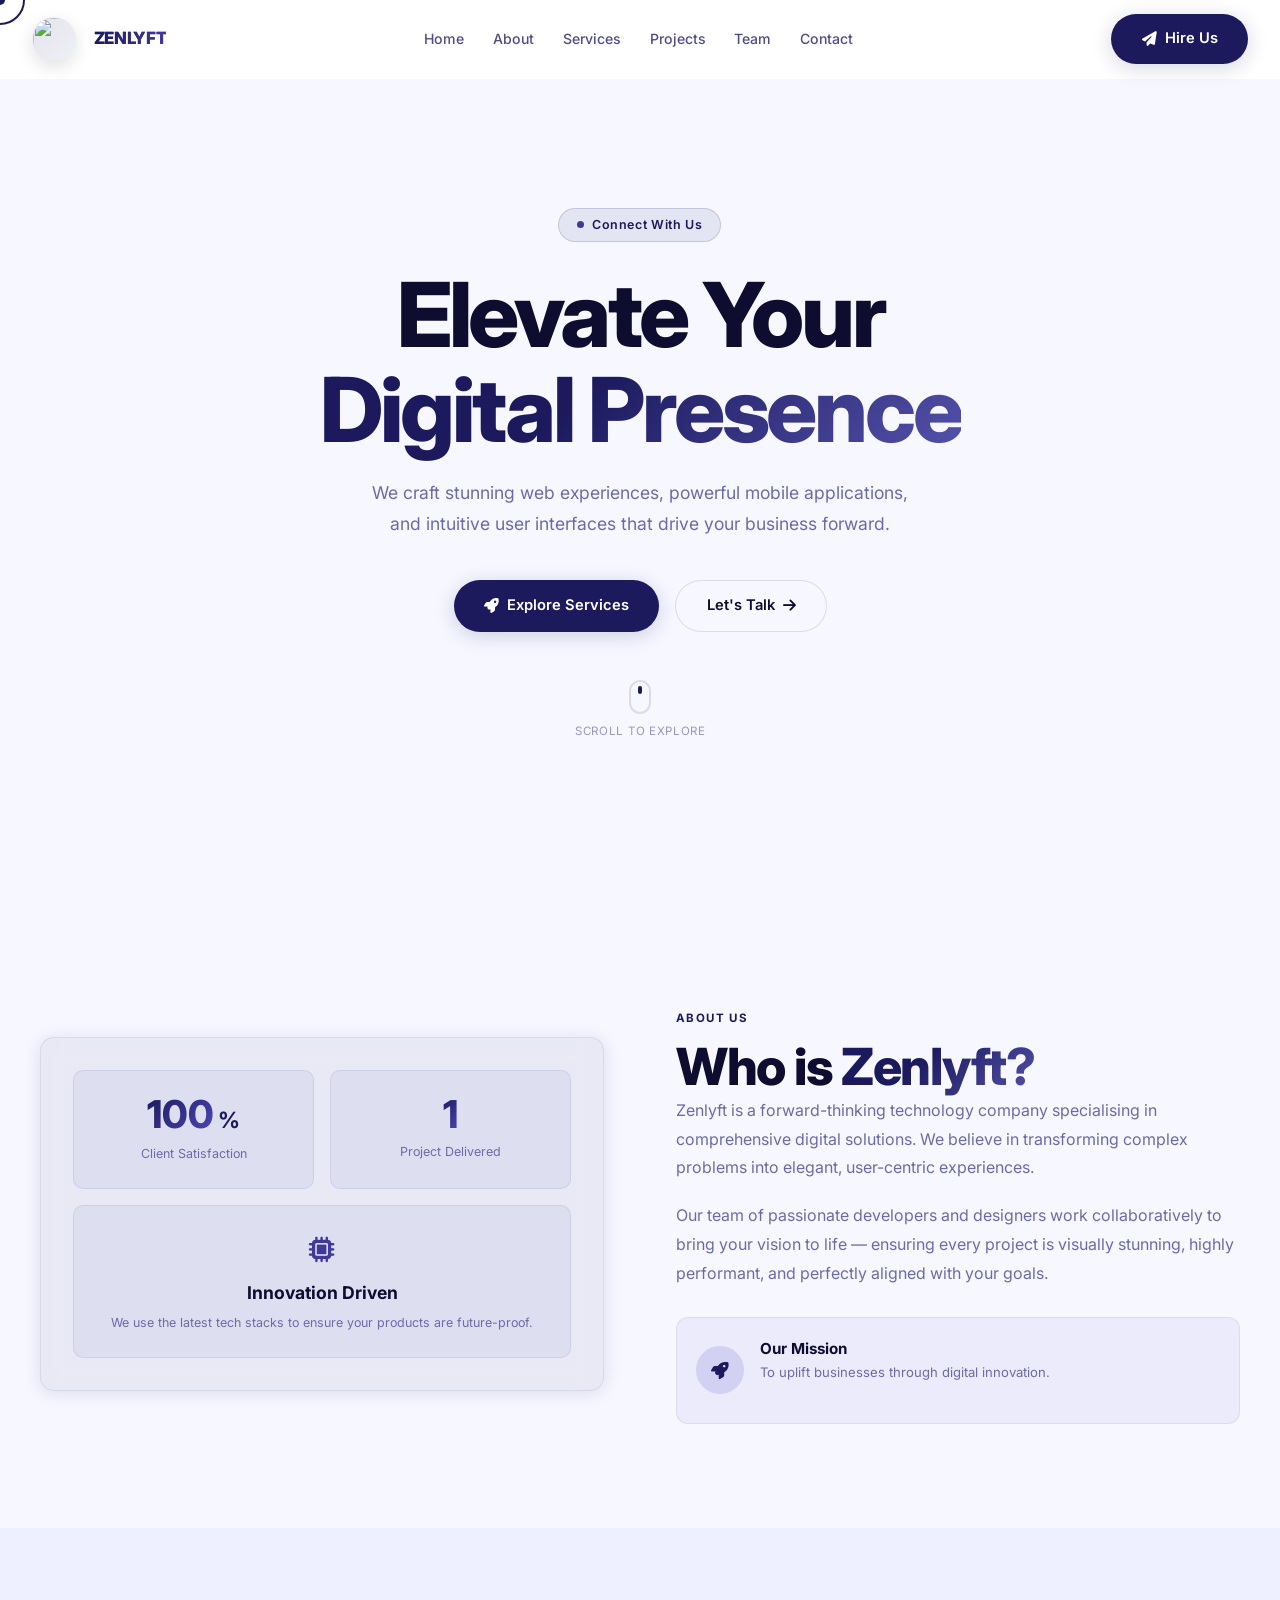
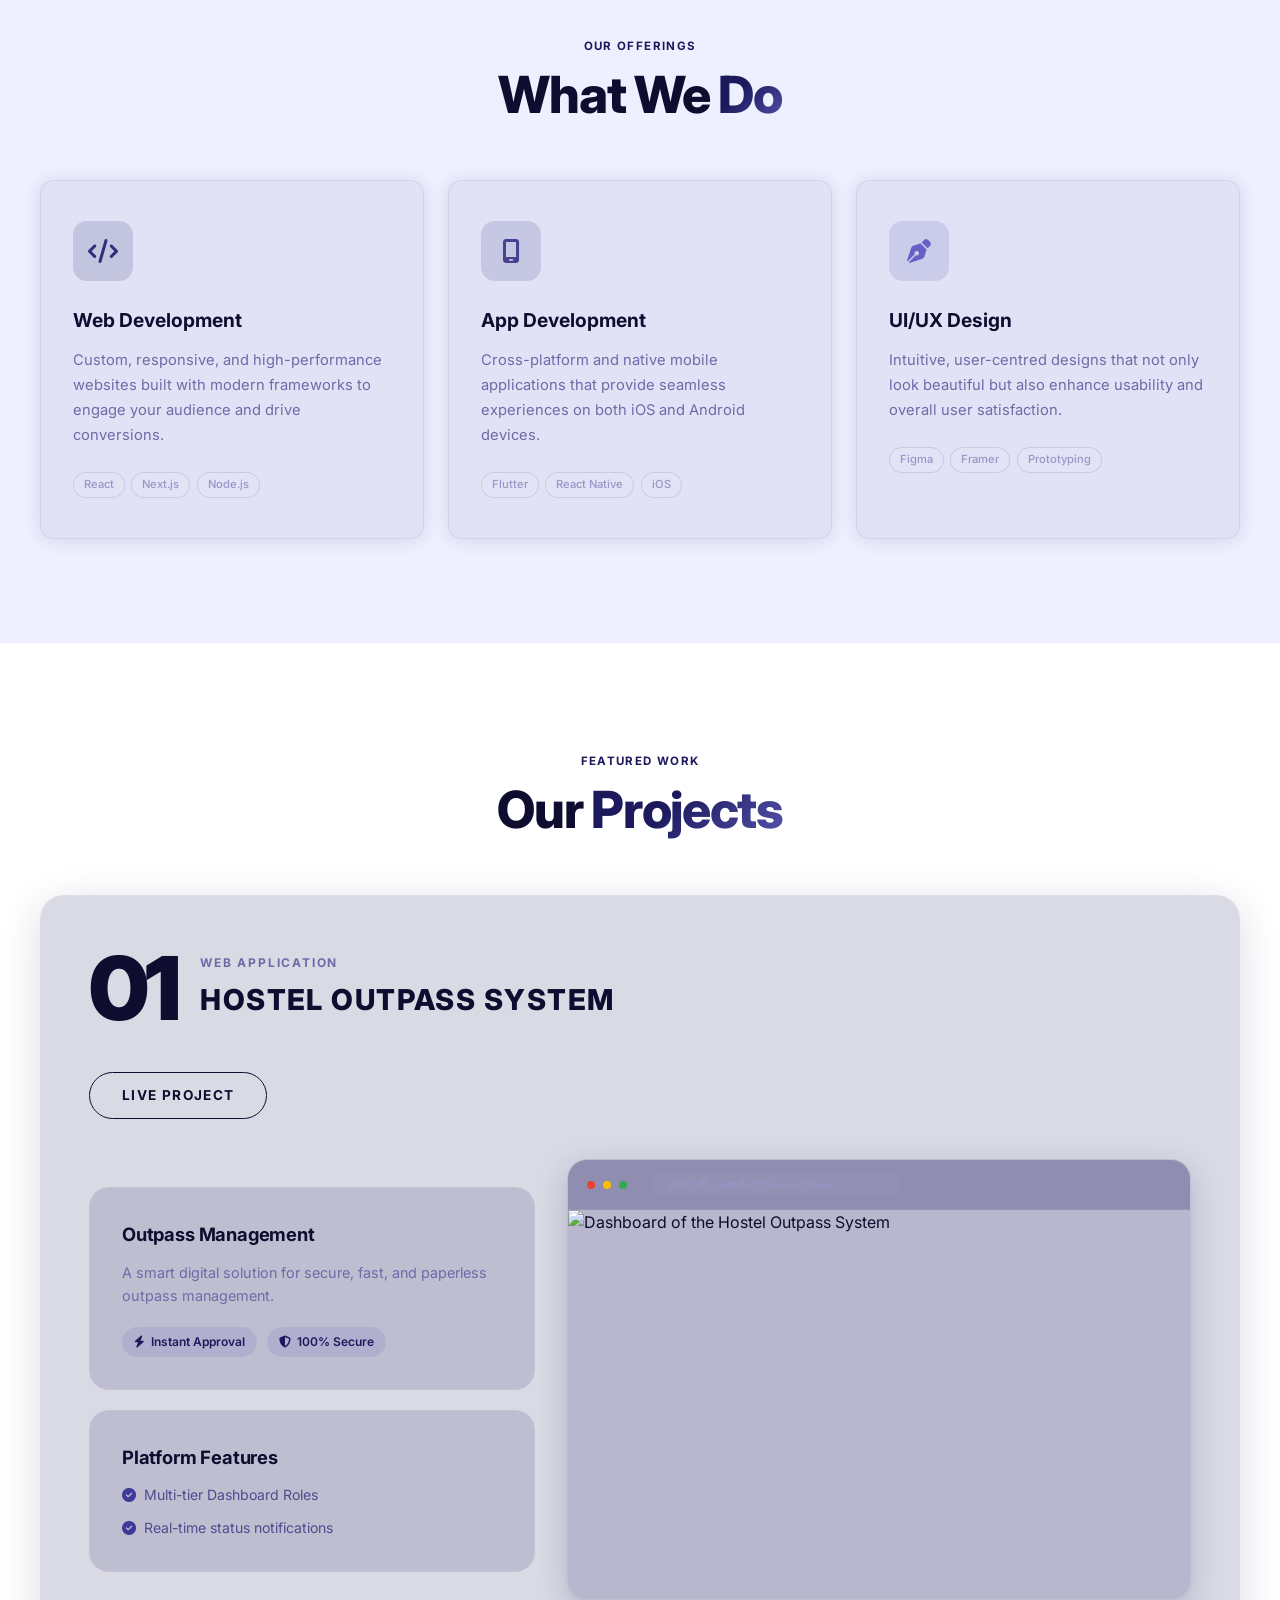
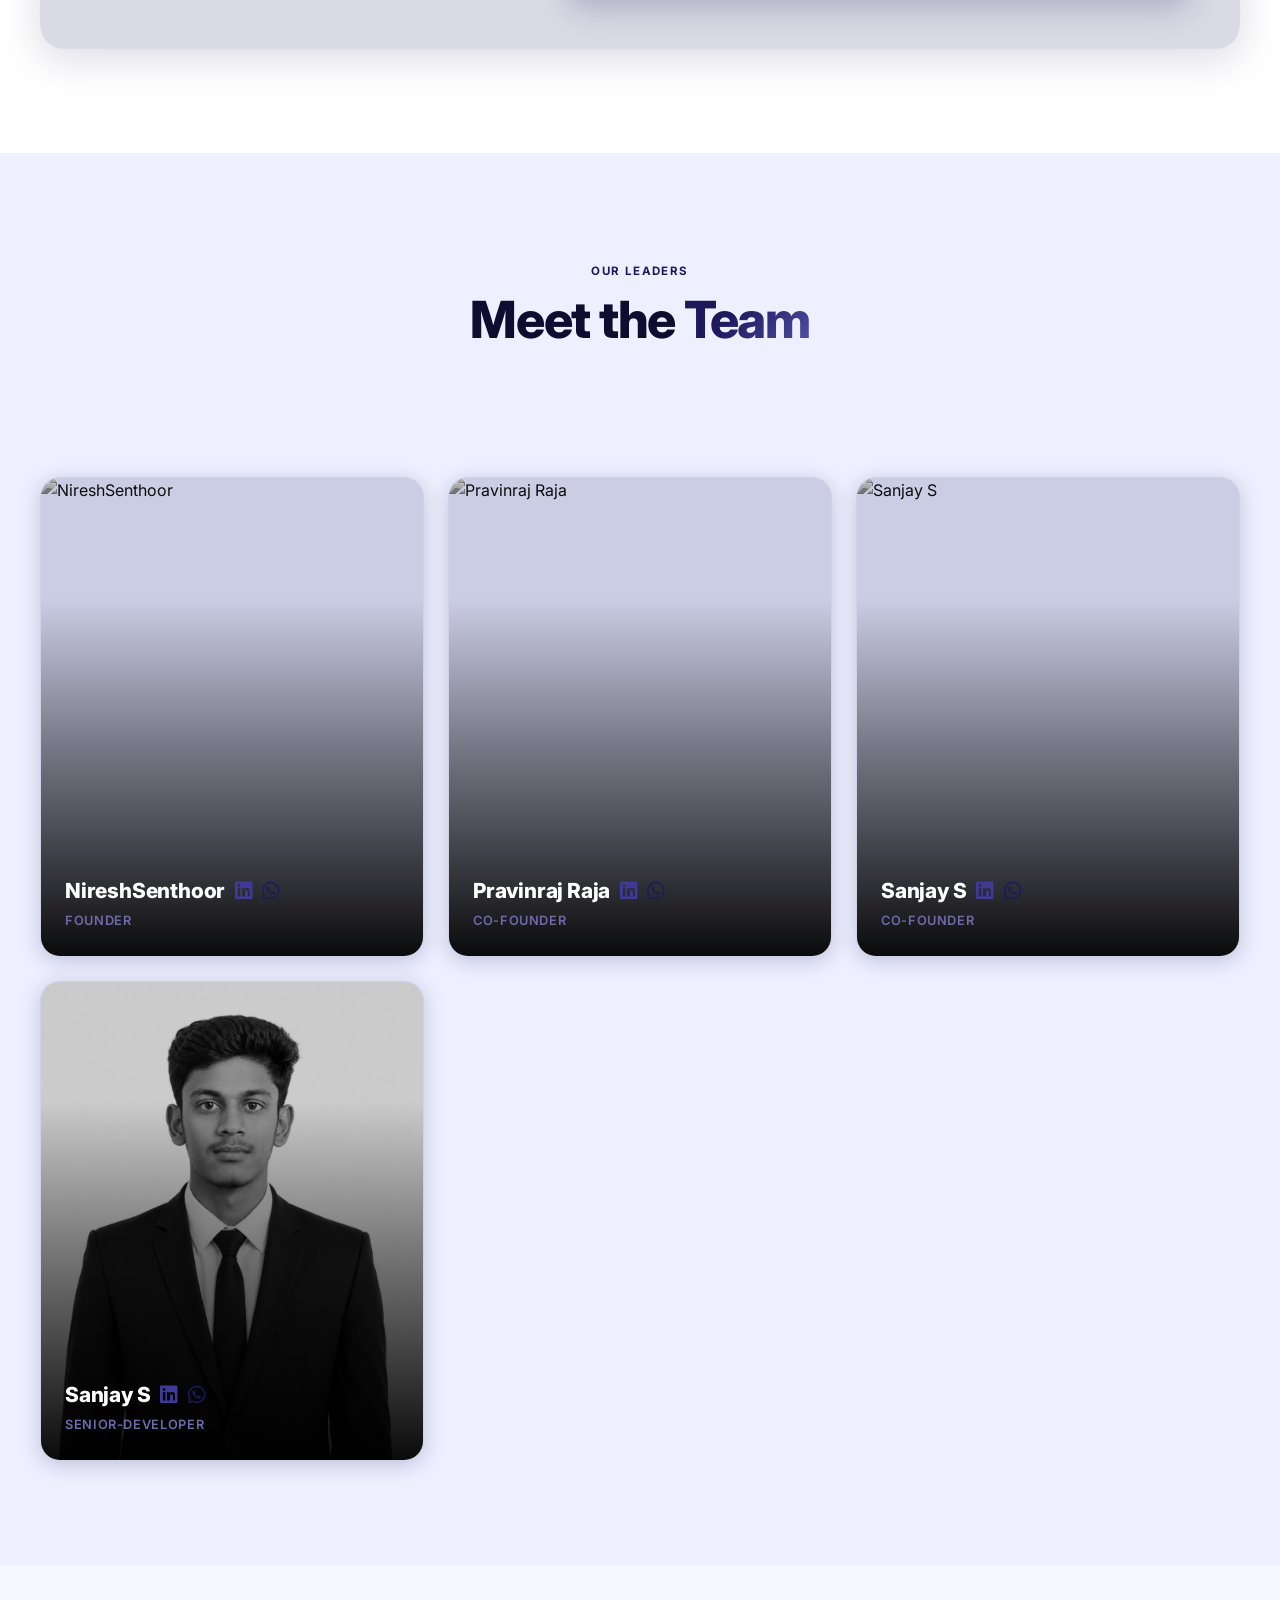
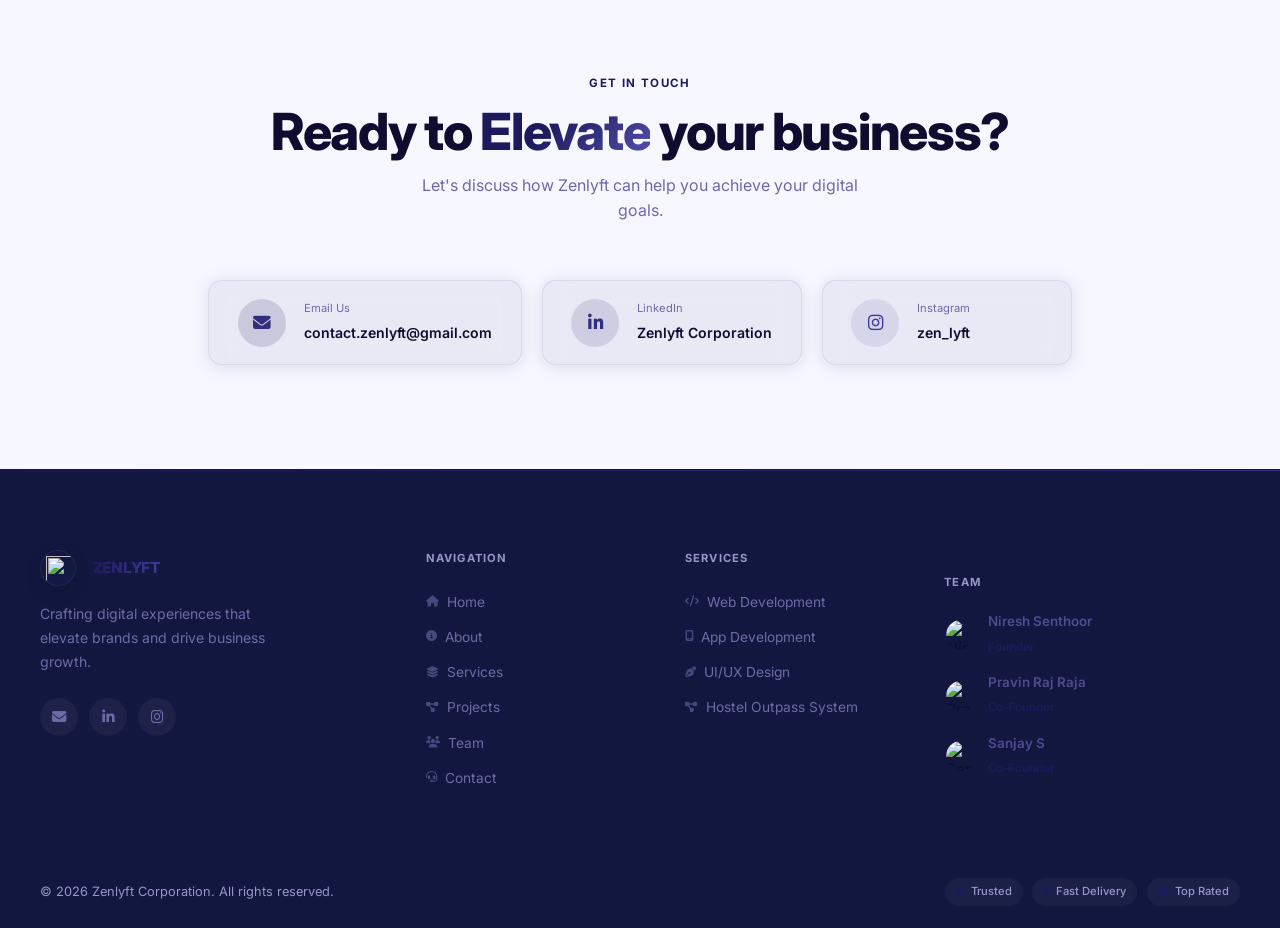
==== commit 4af87f79: "Update index.html" ====
--- a/index.html
+++ b/index.html
@@ -315,6 +315,24 @@
                         </div>
                     </div>
                 </div>
+                 <div class="team-showcase-card reveal-up" style="--d:0.24s">
+                    <img src="./Images/image.png" alt="Sri" class="team-showcase-img">
+                    <div class="team-showcase-overlay">
+                        <div class="team-showcase-info">
+                            <div class="team-showcase-name-row">
+                                <span class="team-showcase-name">Sanjay S</span>
+                                <a href="https://www.linkedin.com/in/srisubagopalan-a-165797329/" target="_blank" rel="noopener noreferrer" class="team-linkedin-link" aria-label="LinkedIn Profile">
+                                    <i class="fa-brands fa-linkedin"></i>
+                                </a>
+                                <a href="https://wa.me/+916379412439" target="_blank" rel="noopener noreferrer" class="team-whatsapp-link" aria-label="WhatsApp Link">
+                                    <i class="fa-brands fa-whatsapp"></i>
+                                </a>
+                            </div>
+                            <span class="team-showcase-role">Senior-Developer</span>
+                        </div>
+                    </div>
+                </div>
+
             </div>
         </div>
     </section>
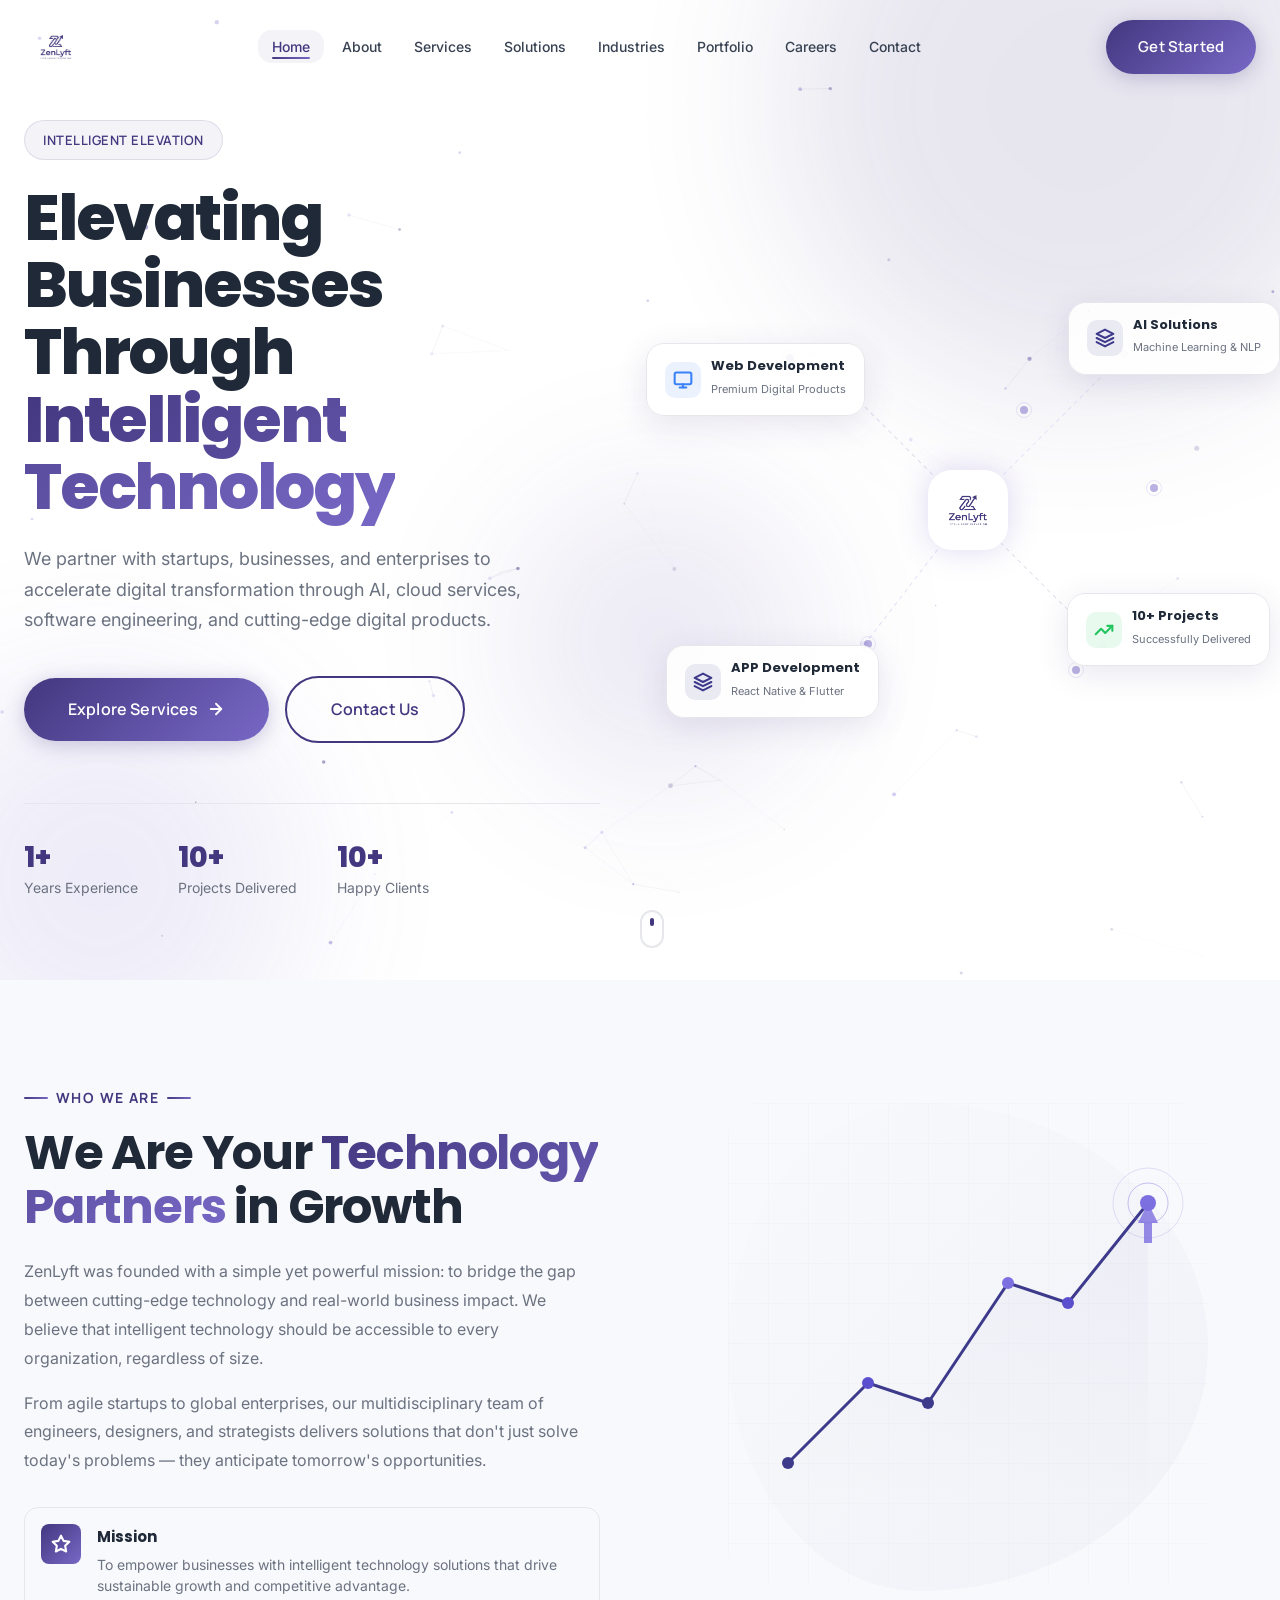
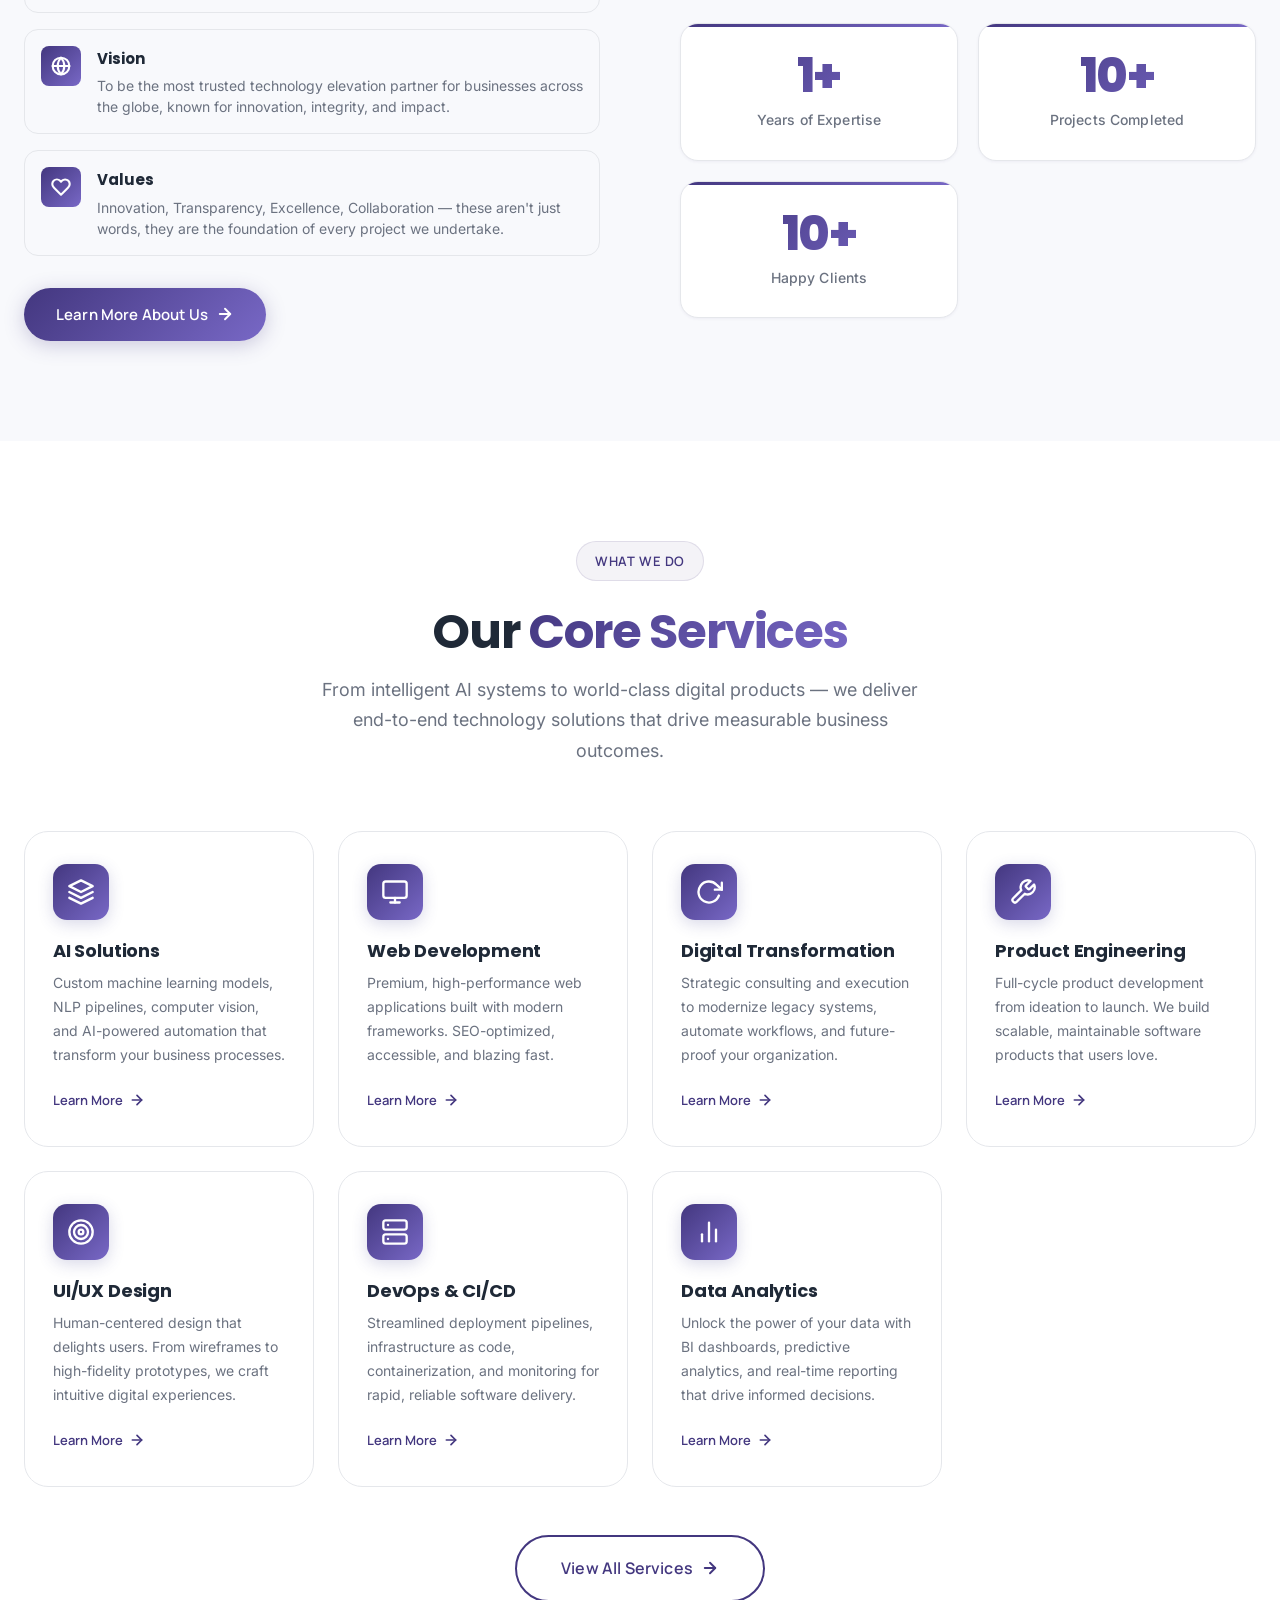
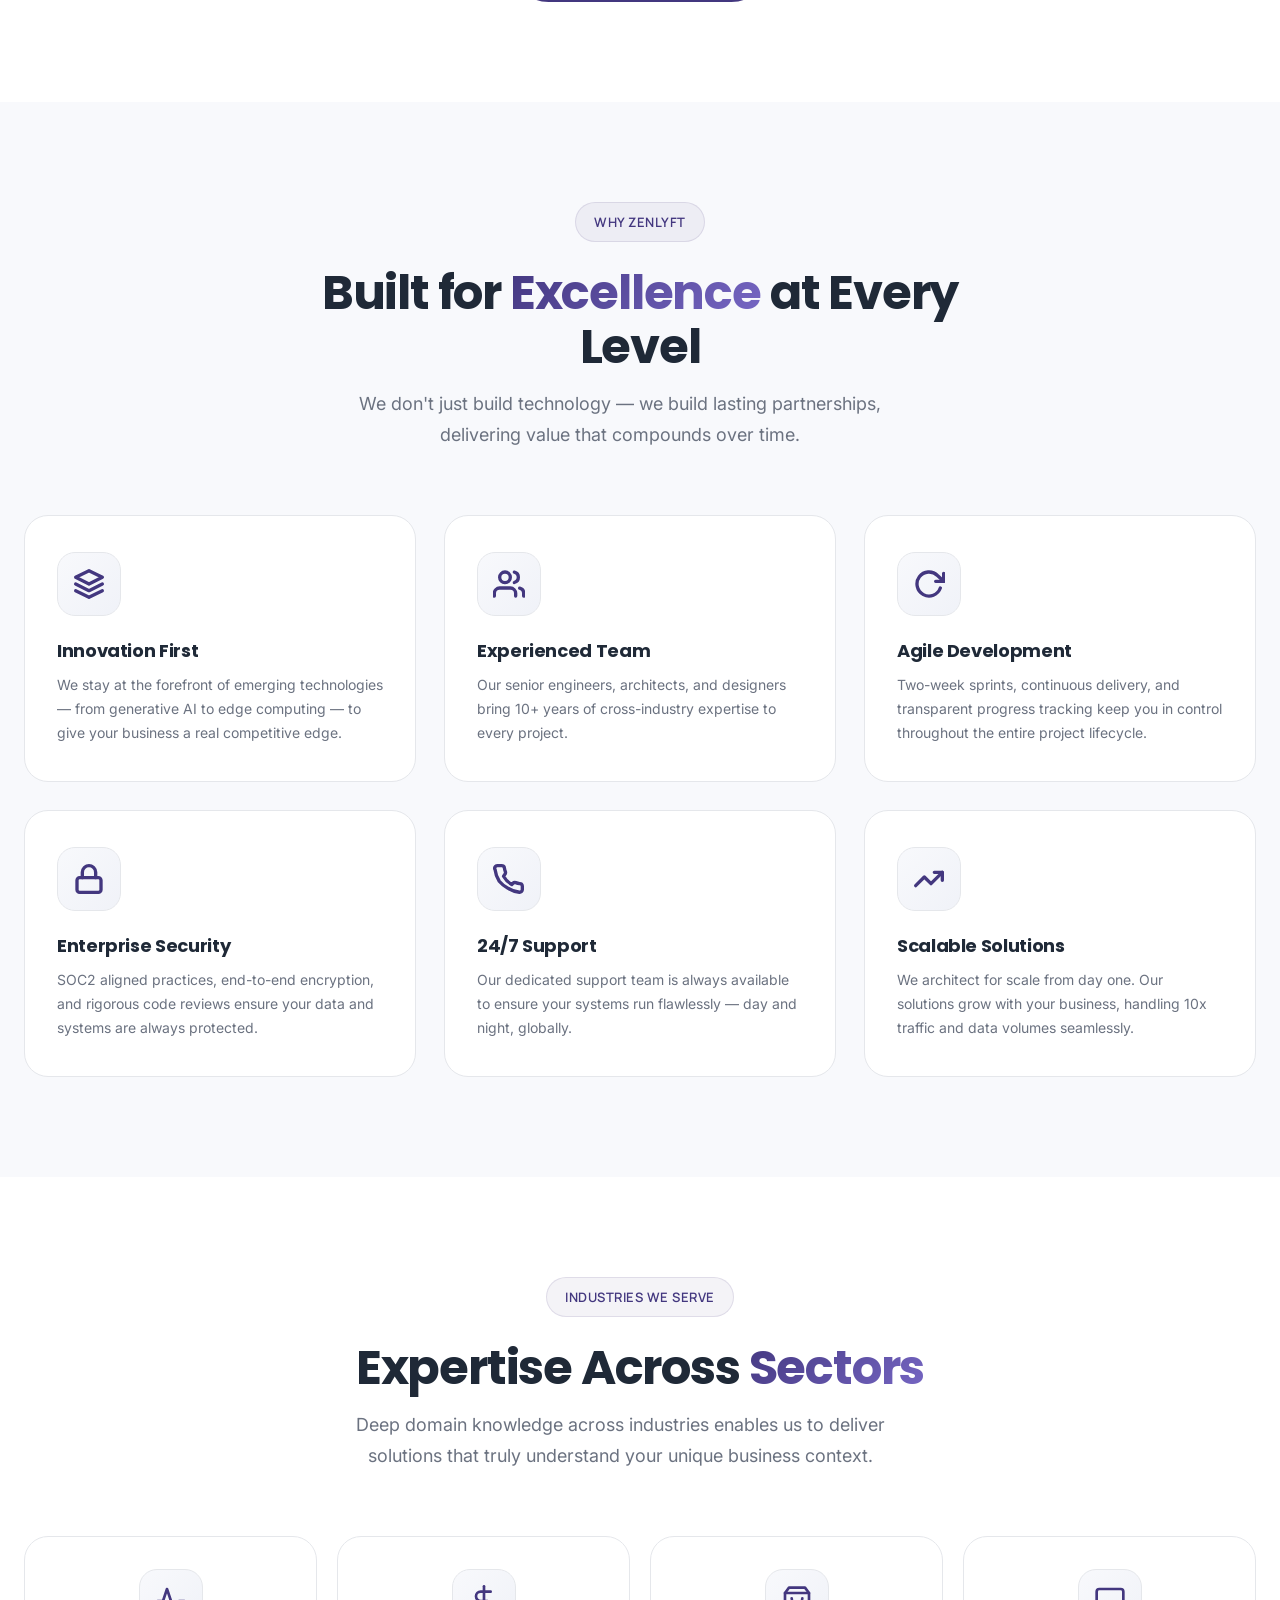
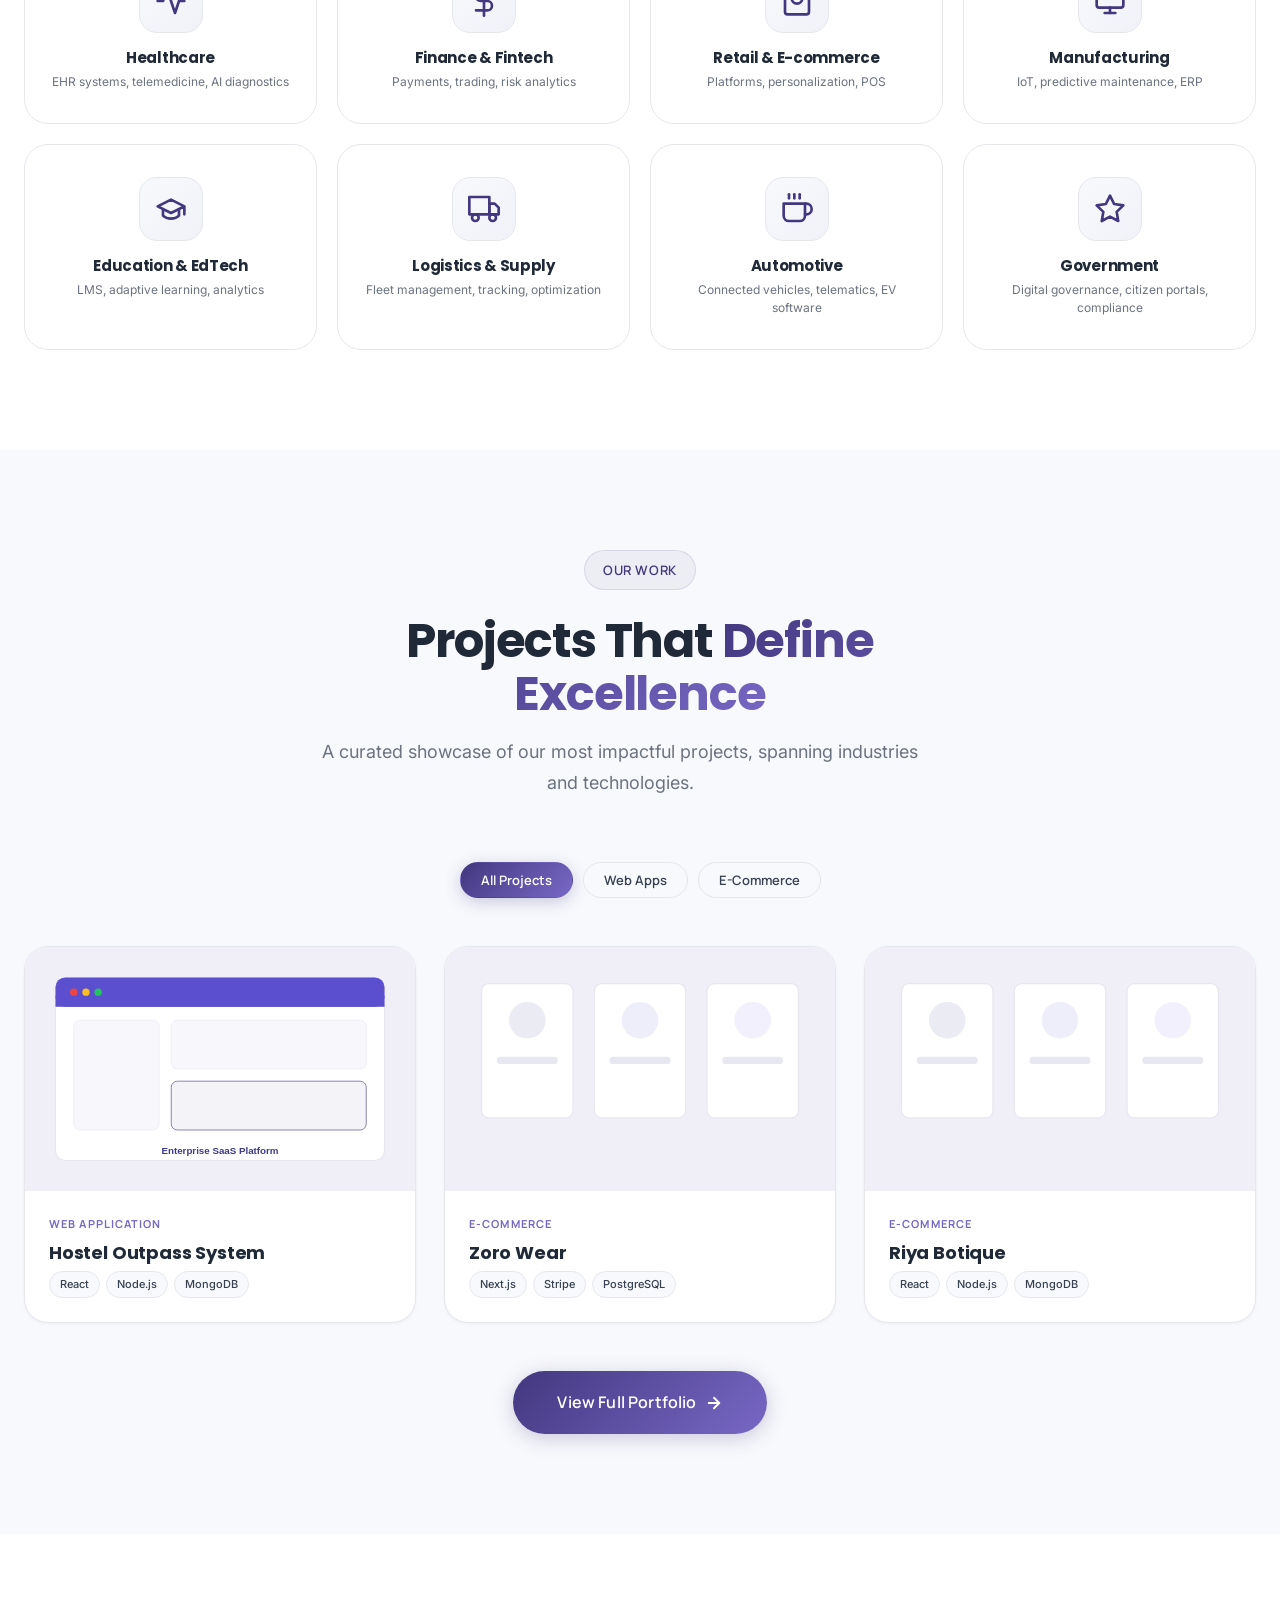
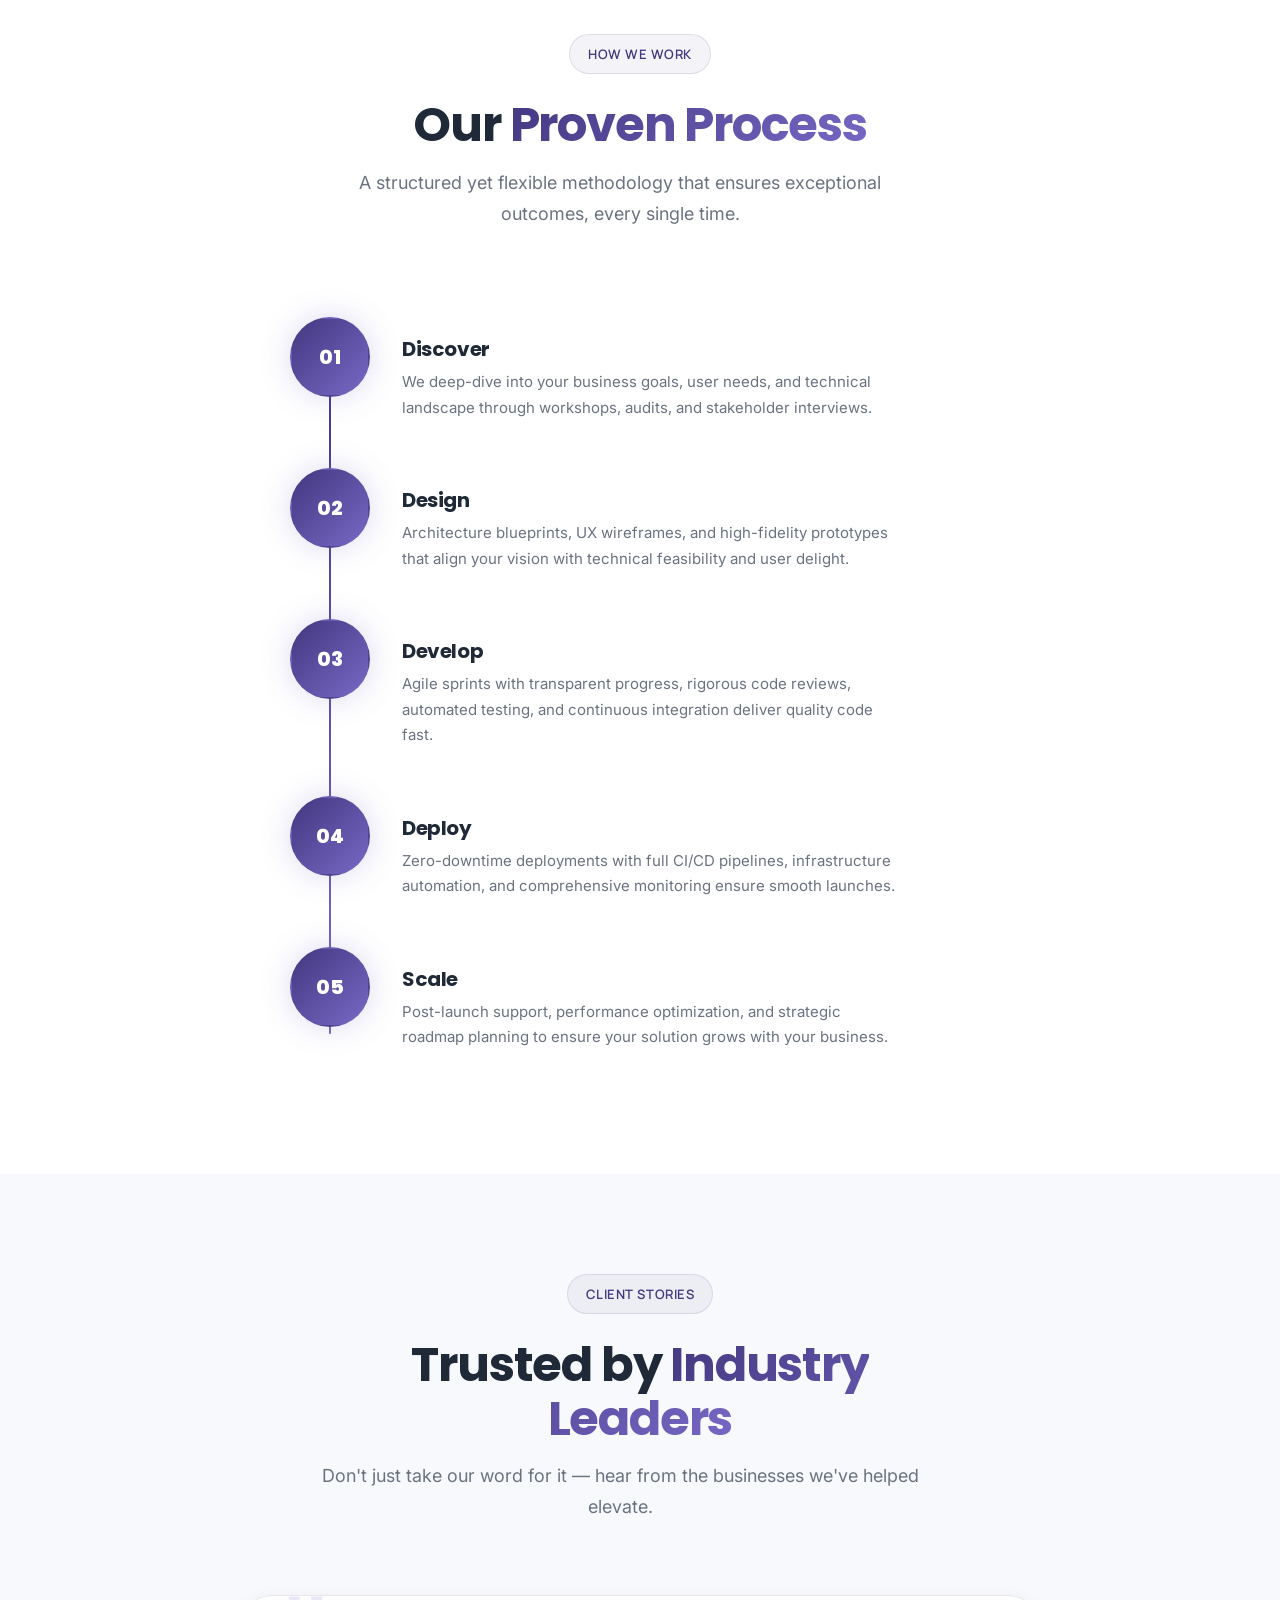
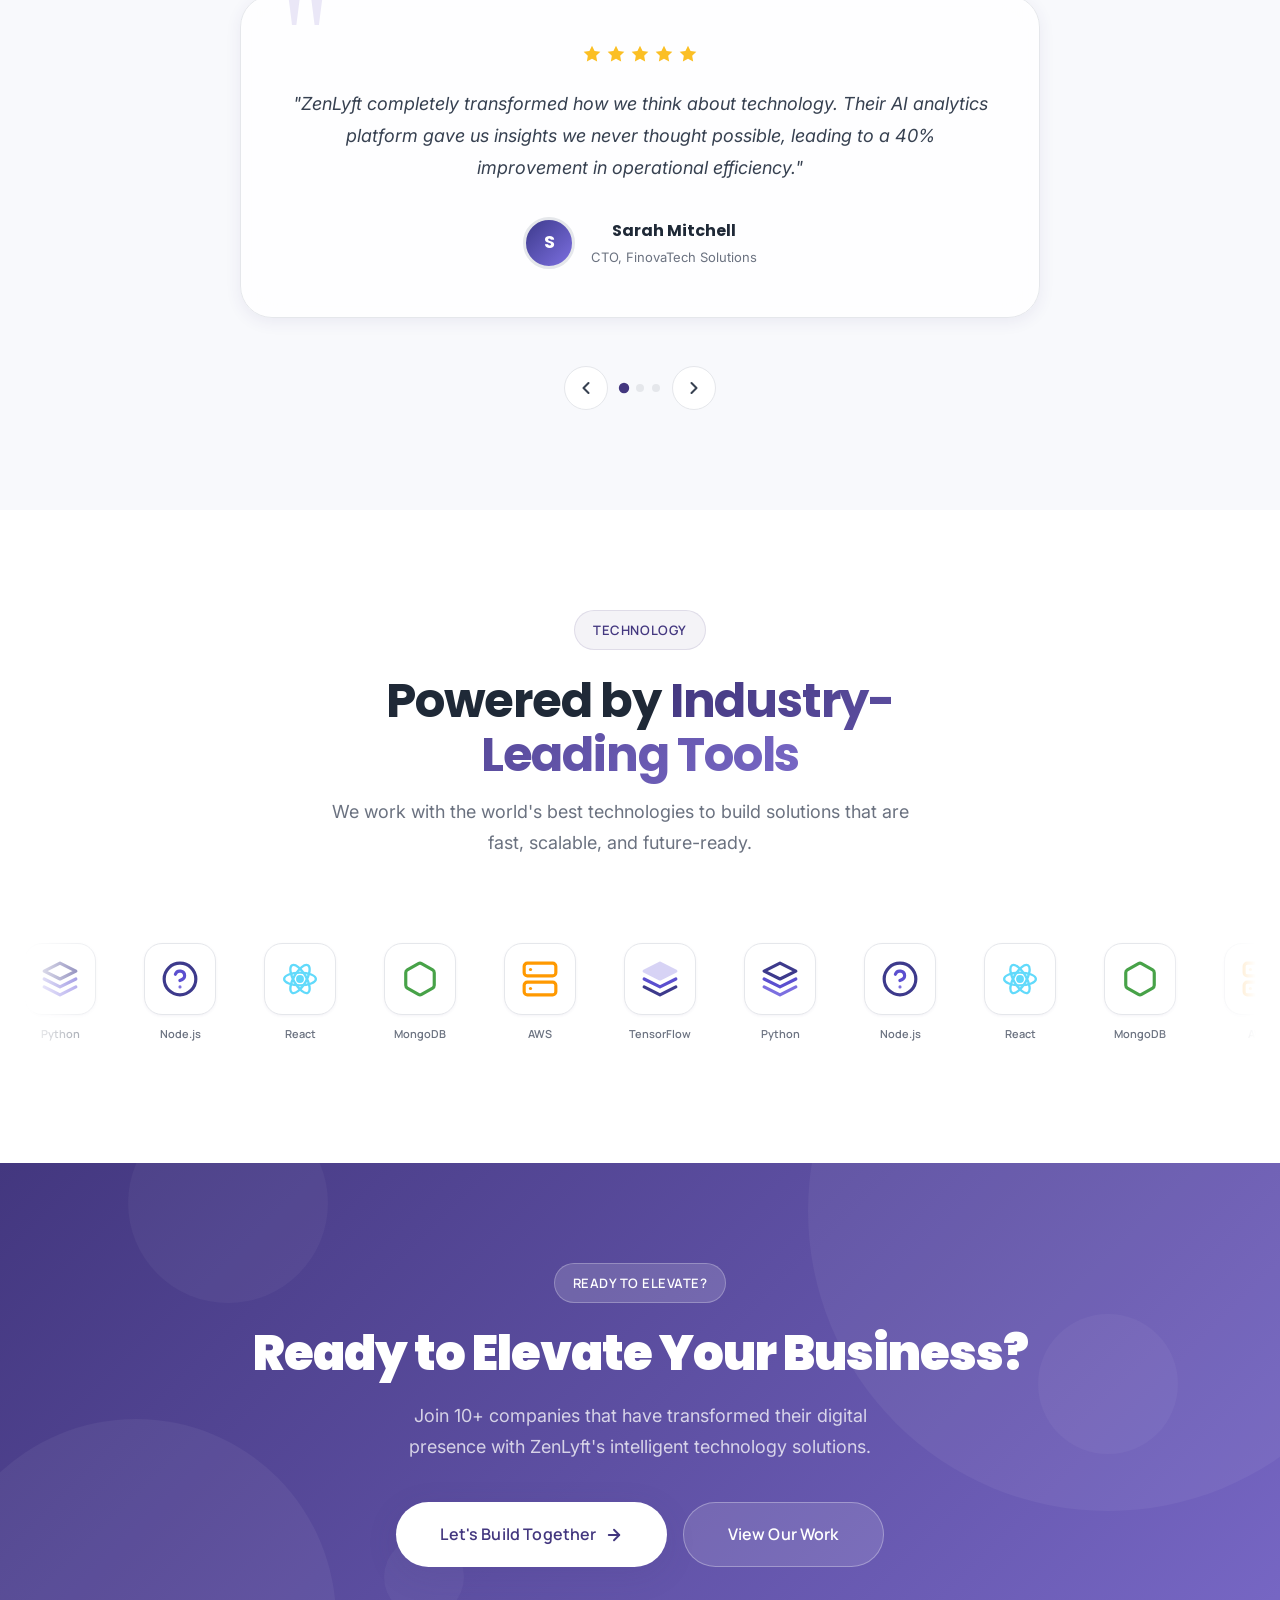
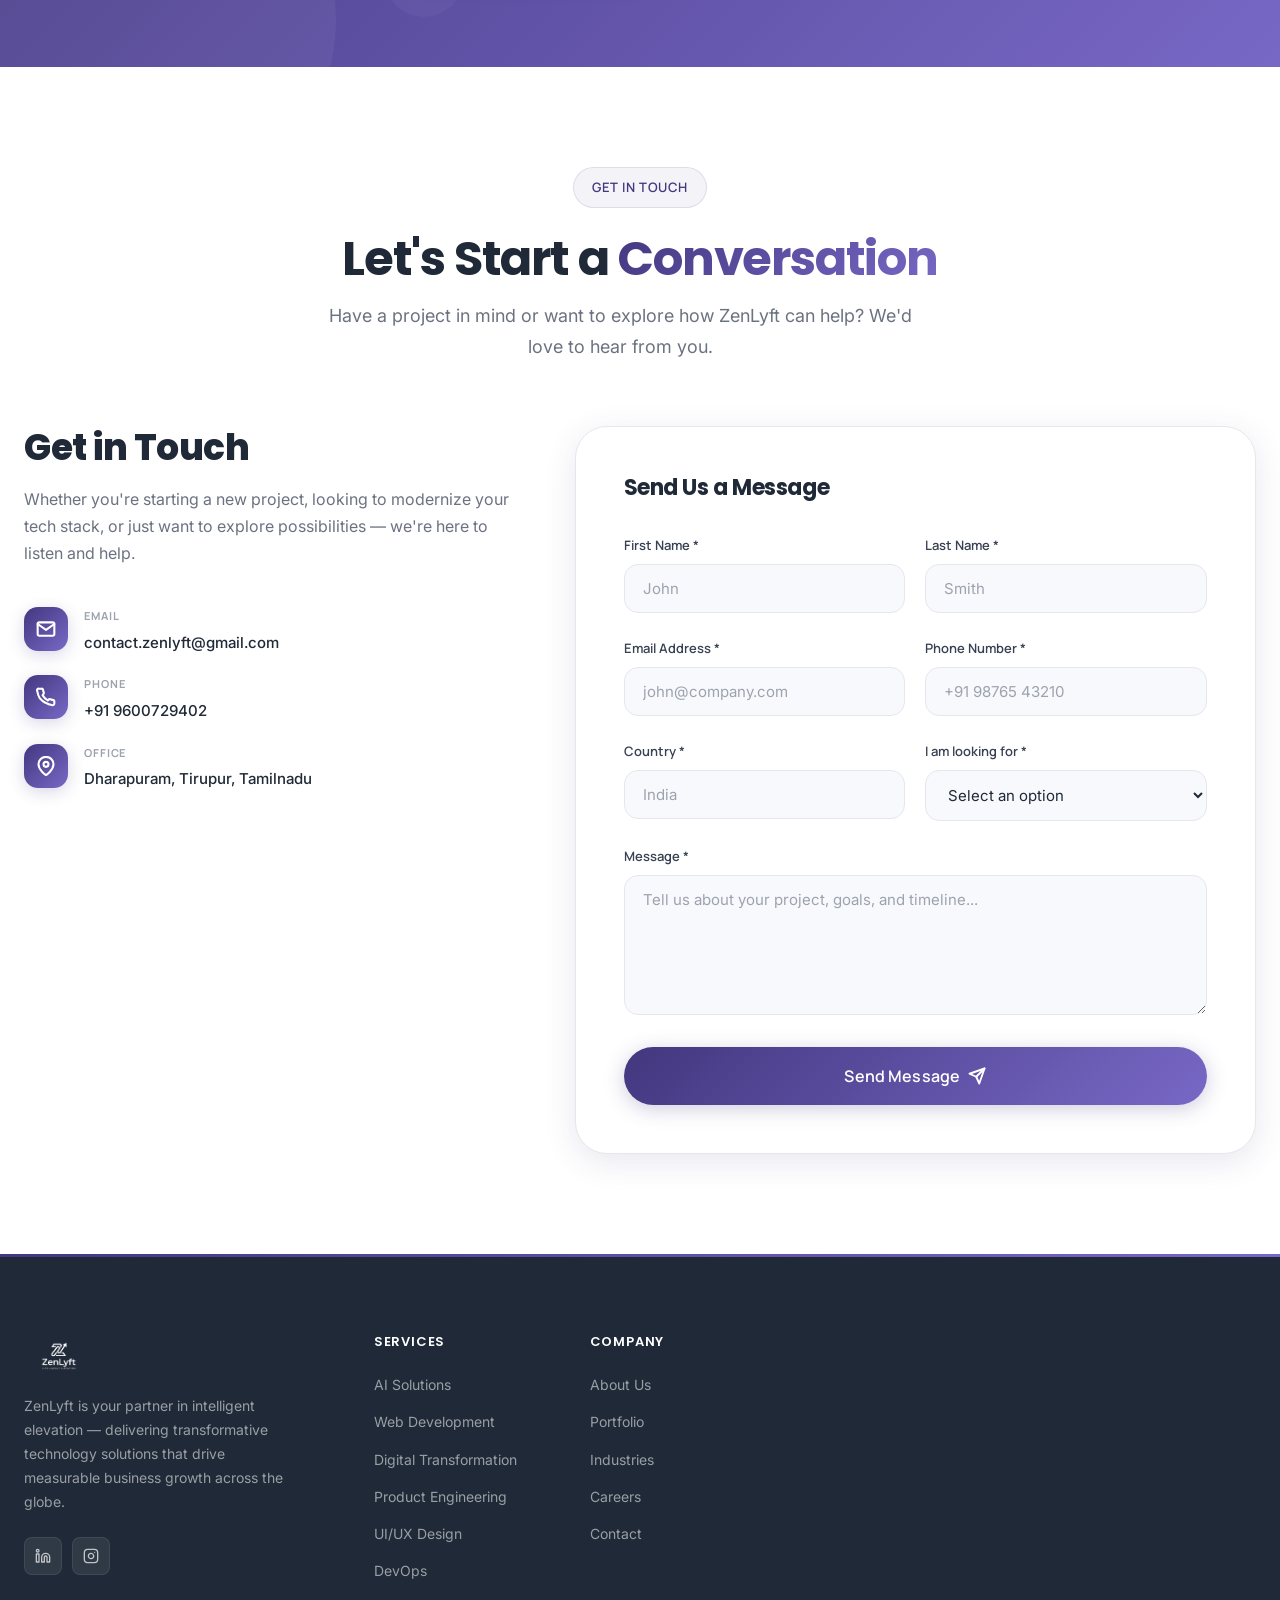
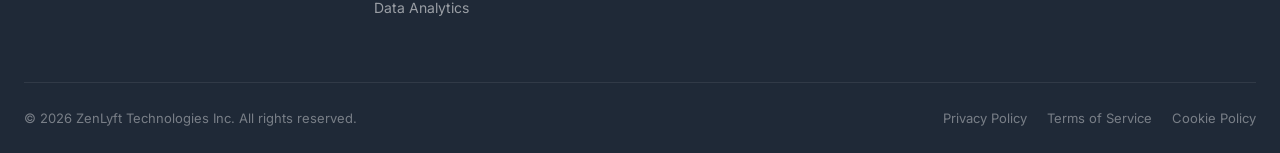
==== commit d51c849a: "Add files via upload" ====
--- a/index.html
+++ b/index.html
@@ -1,488 +1,1262 @@
 <!DOCTYPE html>
 <html lang="en">
-
 <head>
-    <meta charset="UTF-8">
-    <meta name="viewport" content="width=device-width, initial-scale=1.0">
-    <title>ZENLYFT | Digital Services & Solutions</title>
-    <meta name="description"
-        content="Zenlyft provides premium digital services: Web Development, App Development, and UI/UX Design.">
-    <link rel="icon" href="./Images/zenLyft-logo.png" type="image/png">
-    <link rel="apple-touch-icon" href="./Images/zenLyft-logo.png">
-    <meta property="og:image" content="./Images/zenLyft-logo.png">
-    <link rel="stylesheet" href="https://cdnjs.cloudflare.com/ajax/libs/font-awesome/6.4.0/css/all.min.css">
-    <link rel="stylesheet" href="style.css">
+  <meta charset="UTF-8" />
+  <meta name="viewport" content="width=device-width, initial-scale=1.0" />
+  <meta name="description" content="ZenLyft – Intelligent Elevation. We help startups, businesses, and enterprises accelerate digital transformation through AI, cloud services, software engineering, and innovative technology solutions." />
+  <meta name="keywords" content="ZenLyft, digital transformation, AI solutions, cloud services, web development, software engineering, enterprise technology" />
+  <meta property="og:title" content="ZenLyft – Intelligent Elevation" />
+  <meta property="og:description" content="Accelerating digital transformation through intelligent technology solutions." />
+  <meta property="og:type" content="website" />
+  <meta name="theme-color" content="#43377F" />
+  <title>ZenLyft – Intelligent Elevation | Digital Transformation & AI Solutions</title>
+  <link rel="icon" href="assets/logo/zenlyft-logo.png" type="image/png" />
+  <link rel="stylesheet" href="css/style.css" />
+  <link rel="stylesheet" href="css/animations.css" />
+  <link rel="stylesheet" href="css/responsive.css" />
 </head>
-
 <body>
 
-    <!-- Custom Cursor -->
-    <div class="custom-cursor-dot" id="cursor-dot"></div>
-    <div class="custom-cursor-outline" id="cursor-outline"></div>
-
-    <!-- Background Orbs -->
-    <div class="bg-orb-1" aria-hidden="true"></div>
-    <div class="bg-orb-2" aria-hidden="true"></div>
-    <div class="bg-orb-3" aria-hidden="true"></div>
-
-    <!-- ====== NAVBAR ====== -->
-    <nav class="navbar" id="navbar" role="navigation" aria-label="Main navigation">
-        <div class="nav-inner">
-            <a href="#home" class="logo">
-                <img src="./Images/zenLyft-logo.png" alt="" aria-hidden="true" class="site-logo">
-                <span class="brand-text">ZENLYFT</span>
+<!-- Cursor Glow -->
+<div class="cursor-glow" aria-hidden="true"></div>
+
+<!-- Scroll Progress Bar -->
+<div id="scroll-progress" aria-hidden="true"></div>
+
+<!-- Loading Screen -->
+<div id="loader" role="status" aria-label="Loading ZenLyft">
+  <img src="assets/logo/zenlyft-logo.png" alt="ZenLyft" class="loader-logo" />
+  <div class="loader-bar">
+    <div class="loader-progress"></div>
+  </div>
+</div>
+
+<!-- ============================
+     NAVIGATION
+     ============================ -->
+<nav class="navbar" role="navigation" aria-label="Main navigation">
+  <div class="container">
+    <div class="nav-inner">
+      <a href="index.html" class="nav-logo" aria-label="ZenLyft Home">
+        <img src="assets/logo/zenlyft-logo.png" alt="ZenLyft Logo" />
+      </a>
+
+      <ul class="nav-links" role="list">
+        <li><a href="index.html" class="active" aria-current="page">Home</a></li>
+        <li><a href="about.html">About</a></li>
+        <li><a href="services.html">Services</a></li>
+        <li><a href="solutions.html">Solutions</a></li>
+        <li><a href="industries.html">Industries</a></li>
+        <li><a href="portfolio.html">Portfolio</a></li>
+        <li><a href="careers.html">Careers</a></li>
+        <li><a href="contact.html">Contact</a></li>
+      </ul>
+
+      <div class="nav-actions">
+        <a href="contact.html" class="btn btn-primary btn-magnetic" id="nav-cta">Get Started</a>
+        <button class="nav-toggle" aria-label="Toggle mobile menu" aria-expanded="false" aria-controls="mobile-menu">
+          <span></span><span></span><span></span>
+        </button>
+      </div>
+    </div>
+  </div>
+</nav>
+
+<!-- Mobile Menu -->
+<div class="nav-overlay" aria-hidden="true"></div>
+<nav class="nav-mobile-menu" id="mobile-menu" aria-label="Mobile navigation">
+  <a href="index.html" class="nav-mobile-link active">Home</a>
+  <a href="about.html" class="nav-mobile-link">About</a>
+  <a href="services.html" class="nav-mobile-link">Services</a>
+  <a href="solutions.html" class="nav-mobile-link">Solutions</a>
+  <a href="industries.html" class="nav-mobile-link">Industries</a>
+  <a href="portfolio.html" class="nav-mobile-link">Portfolio</a>
+  <a href="careers.html" class="nav-mobile-link">Careers</a>
+  <a href="contact.html" class="nav-mobile-link">Contact</a>
+  <a href="contact.html" class="btn btn-primary w-full nav-mobile-cta">Get Started</a>
+</nav>
+
+<!-- ============================
+     HERO SECTION
+     ============================ -->
+<section class="hero" id="home" aria-labelledby="hero-heading">
+  <!-- Background -->
+  <div class="hero-bg" aria-hidden="true">
+    <div class="hero-blob hero-blob-1"></div>
+    <div class="hero-blob hero-blob-2"></div>
+    <div class="hero-blob hero-blob-3"></div>
+  </div>
+  <canvas id="particles-canvas" aria-hidden="true"></canvas>
+
+  <div class="container">
+    <div class="hero-content">
+      <!-- Left -->
+      <div class="hero-left">
+        <div class="badge hero-anim-1">
+          Intelligent Elevation
+        </div>
+        <h1 class="hero-heading hero-anim-2" id="hero-heading">
+          Elevating Businesses Through<br />
+          <span class="gradient-text">Intelligent Technology</span>
+        </h1>
+        <p class="hero-description hero-anim-3">
+          We partner with startups, businesses, and enterprises to accelerate digital transformation through AI, cloud services, software engineering, and cutting-edge digital products.
+        </p>
+        <div class="hero-actions hero-anim-4">
+          <a href="services.html" class="btn btn-primary btn-lg btn-magnetic">
+            Explore Services
+            <svg viewBox="0 0 24 24" fill="none" stroke="currentColor" stroke-width="2.5" stroke-linecap="round" stroke-linejoin="round" width="18" height="18"><line x1="5" y1="12" x2="19" y2="12"/><polyline points="12 5 19 12 12 19"/></svg>
+          </a>
+          <a href="contact.html" class="btn btn-outline btn-lg btn-magnetic">
+            Contact Us
+          </a>
+        </div>
+
+        <div class="hero-stats">
+          <div>
+            <div class="hero-stat-num"><span data-counter="1" data-suffix="+">0+</span></div>
+            <div class="hero-stat-label">Years Experience</div>
+          </div>
+          <div>
+            <div class="hero-stat-num"><span data-counter="10" data-suffix="+">0+</span></div>
+            <div class="hero-stat-label">Projects Delivered</div>
+          </div>
+          <div>
+            <div class="hero-stat-num"><span data-counter="10" data-suffix="+">0+</span></div>
+            <div class="hero-stat-label">Happy Clients</div>
+          </div>
+        </div>
+      </div>
+
+      <!-- Right: Hero Illustration -->
+      <div class="hero-right hero-anim-right">
+        <div class="hero-illustration" data-parallax="0.03">
+
+          <!-- Center Icon -->
+          <div class="hero-center-icon">
+            <svg viewBox="0 0 24 24" fill="none" stroke="currentColor" stroke-width="2" stroke-linecap="round" stroke-linejoin="round">
+              <img src="./assets/logo/zenlyft-logo.png" alt="zenlyft-logo">
+            </svg>
+          </div>
+
+          <!-- Network Nodes -->
+          <div class="hero-nodes" aria-hidden="true">
+            <div class="hero-node"></div>
+            <div class="hero-node"></div>
+            <div class="hero-node"></div>
+            <div class="hero-node"></div>
+            <div class="hero-node"></div>
+          </div>
+
+          <!-- SVG Connection Lines -->
+          <svg class="hero-lines" viewBox="0 0 500 500" fill="none" xmlns="http://www.w3.org/2000/svg" aria-hidden="true">
+            <line x1="100" y1="100" x2="250" y2="250" stroke="#3D3A8C" stroke-width="1" stroke-dasharray="4 4"/>
+            <line x1="400" y1="100" x2="250" y2="250" stroke="#7C6FE0" stroke-width="1" stroke-dasharray="4 4"/>
+            <line x1="150" y1="380" x2="250" y2="250" stroke="#5B4FCF" stroke-width="1" stroke-dasharray="4 4"/>
+            <line x1="380" y1="380" x2="250" y2="250" stroke="#3D3A8C" stroke-width="1" stroke-dasharray="4 4"/>
+            <circle cx="100" cy="100" r="4" fill="#7C6FE0" opacity="0.6"/>
+            <circle cx="400" cy="100" r="4" fill="#3D3A8C" opacity="0.6"/>
+            <circle cx="150" cy="380" r="4" fill="#5B4FCF" opacity="0.6"/>
+            <circle cx="380" cy="380" r="4" fill="#7C6FE0" opacity="0.6"/>
+          </svg>
+
+          <!-- Floating Cards -->
+          <div class="hero-float-card hero-float-card-1">
+            <div class="float-card-icon purple">
+              <svg viewBox="0 0 24 24" fill="none" stroke="#3D3A8C" stroke-width="2.5" stroke-linecap="round" stroke-linejoin="round"><path d="M12 2L2 7l10 5 10-5-10-5z"/><path d="M2 17l10 5 10-5"/><path d="M2 12l10 5 10-5"/></svg>
+            </div>
+            <div class="float-card-text">
+              <strong>AI Solutions</strong>
+              <span>Machine Learning & NLP</span>
+            </div>
+          </div>
+
+          <div class="hero-float-card hero-float-card-2">
+            <div class="float-card-icon green">
+              <svg viewBox="0 0 24 24" fill="none" stroke="#22c55e" stroke-width="2.5" stroke-linecap="round" stroke-linejoin="round"><polyline points="22 7 13.5 15.5 8.5 10.5 2 17"/><polyline points="16 7 22 7 22 13"/></svg>
+            </div>
+            <div class="float-card-text">
+              <strong>10+ Projects</strong>
+              <span>Successfully Delivered</span>
+            </div>
+          </div>
+          <div class="hero-float-card hero-float-card-3">
+            <div class="float-card-icon purple">
+              <svg viewBox="0 0 24 24" fill="none" stroke="#3D3A8C" stroke-width="2.5" stroke-linecap="round" stroke-linejoin="round"><path d="M12 2L2 7l10 5 10-5-10-5z"/><path d="M2 17l10 5 10-5"/><path d="M2 12l10 5 10-5"/></svg>
+            </div>
+            <div class="float-card-text">
+              <strong>APP Development</strong>
+              <span>React Native & Flutter</span>
+            </div>
+          </div>
+
+          <div class="hero-float-card hero-float-card-4">
+            <div class="float-card-icon blue">
+              <svg viewBox="0 0 24 24" fill="none" stroke="#3b82f6" stroke-width="2.5" stroke-linecap="round" stroke-linejoin="round"><rect x="2" y="3" width="20" height="14" rx="2"/><line x1="8" y1="21" x2="16" y2="21"/><line x1="12" y1="17" x2="12" y2="21"/></svg>
+            </div>
+            <div class="float-card-text">
+              <strong>Web Development</strong>
+              <span>Premium Digital Products</span>
+            </div>
+          </div>
+        </div>
+      </div>
+    </div>
+  </div>
+
+  <!-- Scroll Indicator -->
+  <div class="scroll-indicator" aria-hidden="true">
+    <div class="scroll-mouse">
+      <div class="scroll-wheel"></div>
+    </div>
+  </div>
+</section>
+
+<!-- ============================
+     ABOUT SECTION
+     ============================ -->
+<section class="section section-alt" id="about" aria-labelledby="about-title">
+  <div class="container">
+    <div class="about-grid">
+      <!-- Left: Content -->
+      <div class="about-left">
+        <p class="about-label reveal">Who We Are</p>
+        <h2 class="about-title reveal" id="about-title">
+          We Are Your <span class="gradient-text">Technology Partners</span> in Growth
+        </h2>
+        <p class="about-text reveal">
+          ZenLyft was founded with a simple yet powerful mission: to bridge the gap between cutting-edge technology and real-world business impact. We believe that intelligent technology should be accessible to every organization, regardless of size.
+        </p>
+        <p class="about-text reveal">
+          From agile startups to global enterprises, our multidisciplinary team of engineers, designers, and strategists delivers solutions that don't just solve today's problems — they anticipate tomorrow's opportunities.
+        </p>
+
+        <!-- Values -->
+        <div class="about-values">
+          <div class="about-value-item reveal stagger-1">
+            <div class="about-value-icon">
+              <svg viewBox="0 0 24 24" fill="none" stroke="currentColor" stroke-width="2.5" stroke-linecap="round" stroke-linejoin="round"><path d="M12 2l3.09 6.26L22 9.27l-5 4.87 1.18 6.88L12 17.77l-6.18 3.25L7 14.14 2 9.27l6.91-1.01L12 2z"/></svg>
+            </div>
+            <div class="about-value-content">
+              <strong>Mission</strong>
+              <p>To empower businesses with intelligent technology solutions that drive sustainable growth and competitive advantage.</p>
+            </div>
+          </div>
+
+          <div class="about-value-item reveal stagger-2">
+            <div class="about-value-icon">
+              <svg viewBox="0 0 24 24" fill="none" stroke="currentColor" stroke-width="2.5" stroke-linecap="round" stroke-linejoin="round"><circle cx="12" cy="12" r="10"/><line x1="2" y1="12" x2="22" y2="12"/><path d="M12 2a15.3 15.3 0 0 1 4 10 15.3 15.3 0 0 1-4 10 15.3 15.3 0 0 1-4-10 15.3 15.3 0 0 1 4-10z"/></svg>
+            </div>
+            <div class="about-value-content">
+              <strong>Vision</strong>
+              <p>To be the most trusted technology elevation partner for businesses across the globe, known for innovation, integrity, and impact.</p>
+            </div>
+          </div>
+
+          <div class="about-value-item reveal stagger-3">
+            <div class="about-value-icon">
+              <svg viewBox="0 0 24 24" fill="none" stroke="currentColor" stroke-width="2.5" stroke-linecap="round" stroke-linejoin="round"><path d="M20.84 4.61a5.5 5.5 0 0 0-7.78 0L12 5.67l-1.06-1.06a5.5 5.5 0 0 0-7.78 7.78l1.06 1.06L12 21.23l7.78-7.78 1.06-1.06a5.5 5.5 0 0 0 0-7.78z"/></svg>
+            </div>
+            <div class="about-value-content">
+              <strong>Values</strong>
+              <p>Innovation, Transparency, Excellence, Collaboration — these aren't just words, they are the foundation of every project we undertake.</p>
+            </div>
+          </div>
+        </div>
+
+        <a href="about.html" class="btn btn-primary btn-magnetic reveal" style="margin-top:32px;">
+          Learn More About Us
+          <svg viewBox="0 0 24 24" fill="none" stroke="currentColor" stroke-width="2.5" stroke-linecap="round" stroke-linejoin="round" width="18" height="18"><line x1="5" y1="12" x2="19" y2="12"/><polyline points="12 5 19 12 12 19"/></svg>
+        </a>
+      </div>
+
+      <!-- Right: Illustration + Stats -->
+      <div class="about-right reveal-right">
+        <div class="about-illustration">
+          <div class="about-bg-shape"></div>
+
+          <!-- Illustrated SVG -->
+          <svg viewBox="0 0 480 480" fill="none" xmlns="http://www.w3.org/2000/svg" class="svg-draw" style="position:relative;z-index:1;width:100%;height:100%;" aria-hidden="true">
+            <!-- Grid Background -->
+            <defs>
+              <pattern id="grid" width="40" height="40" patternUnits="userSpaceOnUse">
+                <path d="M 40 0 L 0 0 0 40" fill="none" stroke="#E7E7EF" stroke-width="0.5"/>
+              </pattern>
+            </defs>
+            <rect width="480" height="480" fill="url(#grid)" rx="32"/>
+            <!-- Growth Chart -->
+            <polyline points="60,360 140,280 200,300 280,180 340,200 420,100" stroke="#3D3A8C" stroke-width="3" stroke-linecap="round" stroke-linejoin="round"/>
+            <circle cx="60" cy="360" r="6" fill="#3D3A8C"/>
+            <circle cx="140" cy="280" r="6" fill="#5B4FCF"/>
+            <circle cx="200" cy="300" r="6" fill="#3D3A8C"/>
+            <circle cx="280" cy="180" r="6" fill="#7C6FE0"/>
+            <circle cx="340" cy="200" r="6" fill="#5B4FCF"/>
+            <circle cx="420" cy="100" r="8" fill="#7C6FE0"/>
+            <!-- Area fill -->
+            <polygon points="60,360 140,280 200,300 280,180 340,200 420,100 420,400 60,400" fill="url(#areaGrad)" opacity="0.1"/>
+            <defs>
+              <linearGradient id="areaGrad" x1="0" y1="0" x2="0" y2="1">
+                <stop offset="0%" stop-color="#3D3A8C" stop-opacity="0.4"/>
+                <stop offset="100%" stop-color="#3D3A8C" stop-opacity="0"/>
+              </linearGradient>
+            </defs>
+            <!-- Up Arrow -->
+            <path d="M420 100 L410 120 L416 120 L416 140 L424 140 L424 120 L430 120 Z" fill="#7C6FE0" opacity="0.8"/>
+            <!-- Decorative circles -->
+            <circle cx="420" cy="100" r="20" stroke="#7C6FE0" stroke-width="1" stroke-dasharray="4 4" opacity="0.4"/>
+            <circle cx="420" cy="100" r="35" stroke="#7C6FE0" stroke-width="1" stroke-dasharray="4 4" opacity="0.2"/>
+          </svg>
+        </div>
+
+        <!-- Stats Grid -->
+        <div class="stats-grid" style="margin-top:32px;">
+          <div class="stat-card reveal-zoom stagger-1">
+            <span class="stat-number" data-counter="1" data-suffix="+">0+</span>
+            <p class="stat-label">Years of Expertise</p>
+          </div>
+          <div class="stat-card reveal-zoom stagger-2">
+            <span class="stat-number" data-counter="10" data-suffix="+">0+</span>
+            <p class="stat-label">Projects Completed</p>
+          </div>
+          <div class="stat-card reveal-zoom stagger-3">
+            <span class="stat-number" data-counter="10" data-suffix="+">0+</span>
+            <p class="stat-label">Happy Clients</p>
+          </div>
+        </div>
+      </div>
+    </div>
+  </div>
+</section>
+
+<!-- ============================
+     SERVICES SECTION
+     ============================ -->
+<section class="section" id="services" aria-labelledby="services-title">
+  <div class="container">
+    <div class="section-header">
+      <div class="badge reveal">What We Do</div>
+      <h2 class="section-title reveal" id="services-title">
+        Our <span class="gradient-text">Core Services</span>
+      </h2>
+      <p class="section-subtitle reveal">
+        From intelligent AI systems to world-class digital products — we deliver end-to-end technology solutions that drive measurable business outcomes.
+      </p>
+    </div>
+
+    <div class="services-grid">
+      <!-- AI Solutions -->
+      <div class="service-card reveal stagger-1">
+        <div class="service-card-inner">
+          <div class="service-icon">
+            <svg viewBox="0 0 24 24" fill="none" stroke="currentColor" stroke-width="2" stroke-linecap="round" stroke-linejoin="round"><path d="M12 2L2 7l10 5 10-5-10-5z"/><path d="M2 17l10 5 10-5"/><path d="M2 12l10 5 10-5"/></svg>
+          </div>
+          <h3 class="service-title">AI Solutions</h3>
+          <p class="service-desc">Custom machine learning models, NLP pipelines, computer vision, and AI-powered automation that transform your business processes.</p>
+          <a href="services.html#ai" class="service-arrow">
+            Learn More
+            <svg viewBox="0 0 24 24" fill="none" stroke="currentColor" stroke-width="2.5" stroke-linecap="round" stroke-linejoin="round"><line x1="5" y1="12" x2="19" y2="12"/><polyline points="12 5 19 12 12 19"/></svg>
+          </a>
+        </div>
+      </div>
+
+      <!-- Web Development -->
+      <div class="service-card reveal stagger-2">
+        <div class="service-card-inner">
+          <div class="service-icon">
+            <svg viewBox="0 0 24 24" fill="none" stroke="currentColor" stroke-width="2" stroke-linecap="round" stroke-linejoin="round"><rect x="2" y="3" width="20" height="14" rx="2"/><line x1="8" y1="21" x2="16" y2="21"/><line x1="12" y1="17" x2="12" y2="21"/></svg>
+          </div>
+          <h3 class="service-title">Web Development</h3>
+          <p class="service-desc">Premium, high-performance web applications built with modern frameworks. SEO-optimized, accessible, and blazing fast.</p>
+          <a href="services.html#web" class="service-arrow">
+            Learn More
+            <svg viewBox="0 0 24 24" fill="none" stroke="currentColor" stroke-width="2.5" stroke-linecap="round" stroke-linejoin="round"><line x1="5" y1="12" x2="19" y2="12"/><polyline points="12 5 19 12 12 19"/></svg>
+          </a>
+        </div>
+      </div>
+
+      <!-- Digital Transformation -->
+      <div class="service-card reveal stagger-4">
+        <div class="service-card-inner">
+          <div class="service-icon">
+            <svg viewBox="0 0 24 24" fill="none" stroke="currentColor" stroke-width="2" stroke-linecap="round" stroke-linejoin="round"><polyline points="23 4 23 10 17 10"/><path d="M20.49 15a9 9 0 1 1-2.12-9.36L23 10"/></svg>
+          </div>
+          <h3 class="service-title">Digital Transformation</h3>
+          <p class="service-desc">Strategic consulting and execution to modernize legacy systems, automate workflows, and future-proof your organization.</p>
+          <a href="services.html#transform" class="service-arrow">
+            Learn More
+            <svg viewBox="0 0 24 24" fill="none" stroke="currentColor" stroke-width="2.5" stroke-linecap="round" stroke-linejoin="round"><line x1="5" y1="12" x2="19" y2="12"/><polyline points="12 5 19 12 12 19"/></svg>
+          </a>
+        </div>
+      </div>
+
+      <!-- Product Engineering -->
+      <div class="service-card reveal stagger-5">
+        <div class="service-card-inner">
+          <div class="service-icon">
+            <svg viewBox="0 0 24 24" fill="none" stroke="currentColor" stroke-width="2" stroke-linecap="round" stroke-linejoin="round"><path d="M14.7 6.3a1 1 0 0 0 0 1.4l1.6 1.6a1 1 0 0 0 1.4 0l3.77-3.77a6 6 0 0 1-7.94 7.94l-6.91 6.91a2.12 2.12 0 0 1-3-3l6.91-6.91a6 6 0 0 1 7.94-7.94l-3.76 3.76z"/></svg>
+          </div>
+          <h3 class="service-title">Product Engineering</h3>
+          <p class="service-desc">Full-cycle product development from ideation to launch. We build scalable, maintainable software products that users love.</p>
+          <a href="services.html#product" class="service-arrow">
+            Learn More
+            <svg viewBox="0 0 24 24" fill="none" stroke="currentColor" stroke-width="2.5" stroke-linecap="round" stroke-linejoin="round"><line x1="5" y1="12" x2="19" y2="12"/><polyline points="12 5 19 12 12 19"/></svg>
+          </a>
+        </div>
+      </div>
+
+      <!-- UI/UX Design -->
+      <div class="service-card reveal stagger-6">
+        <div class="service-card-inner">
+          <div class="service-icon">
+            <svg viewBox="0 0 24 24" fill="none" stroke="currentColor" stroke-width="2" stroke-linecap="round" stroke-linejoin="round"><circle cx="12" cy="12" r="10"/><circle cx="12" cy="12" r="6"/><circle cx="12" cy="12" r="2"/></svg>
+          </div>
+          <h3 class="service-title">UI/UX Design</h3>
+          <p class="service-desc">Human-centered design that delights users. From wireframes to high-fidelity prototypes, we craft intuitive digital experiences.</p>
+          <a href="services.html#design" class="service-arrow">
+            Learn More
+            <svg viewBox="0 0 24 24" fill="none" stroke="currentColor" stroke-width="2.5" stroke-linecap="round" stroke-linejoin="round"><line x1="5" y1="12" x2="19" y2="12"/><polyline points="12 5 19 12 12 19"/></svg>
+          </a>
+        </div>
+      </div>
+
+      <!-- DevOps -->
+      <div class="service-card reveal stagger-7">
+        <div class="service-card-inner">
+          <div class="service-icon">
+            <svg viewBox="0 0 24 24" fill="none" stroke="currentColor" stroke-width="2" stroke-linecap="round" stroke-linejoin="round"><rect x="2" y="2" width="20" height="8" rx="2"/><rect x="2" y="14" width="20" height="8" rx="2"/><line x1="6" y1="6" x2="6.01" y2="6"/><line x1="6" y1="18" x2="6.01" y2="18"/></svg>
+          </div>
+          <h3 class="service-title">DevOps & CI/CD</h3>
+          <p class="service-desc">Streamlined deployment pipelines, infrastructure as code, containerization, and monitoring for rapid, reliable software delivery.</p>
+          <a href="services.html#devops" class="service-arrow">
+            Learn More
+            <svg viewBox="0 0 24 24" fill="none" stroke="currentColor" stroke-width="2.5" stroke-linecap="round" stroke-linejoin="round"><line x1="5" y1="12" x2="19" y2="12"/><polyline points="12 5 19 12 12 19"/></svg>
+          </a>
+        </div>
+      </div>
+
+      <!-- Data Analytics -->
+      <div class="service-card reveal stagger-8">
+        <div class="service-card-inner">
+          <div class="service-icon">
+            <svg viewBox="0 0 24 24" fill="none" stroke="currentColor" stroke-width="2" stroke-linecap="round" stroke-linejoin="round"><line x1="18" y1="20" x2="18" y2="10"/><line x1="12" y1="20" x2="12" y2="4"/><line x1="6" y1="20" x2="6" y2="14"/></svg>
+          </div>
+          <h3 class="service-title">Data Analytics</h3>
+          <p class="service-desc">Unlock the power of your data with BI dashboards, predictive analytics, and real-time reporting that drive informed decisions.</p>
+          <a href="services.html#data" class="service-arrow">
+            Learn More
+            <svg viewBox="0 0 24 24" fill="none" stroke="currentColor" stroke-width="2.5" stroke-linecap="round" stroke-linejoin="round"><line x1="5" y1="12" x2="19" y2="12"/><polyline points="12 5 19 12 12 19"/></svg>
+          </a>
+        </div>
+      </div>
+    </div>
+
+    <div style="text-align:center;margin-top:48px;">
+      <a href="services.html" class="btn btn-outline btn-lg btn-magnetic reveal">
+        View All Services
+        <svg viewBox="0 0 24 24" fill="none" stroke="currentColor" stroke-width="2.5" stroke-linecap="round" stroke-linejoin="round" width="18" height="18"><line x1="5" y1="12" x2="19" y2="12"/><polyline points="12 5 19 12 12 19"/></svg>
+      </a>
+    </div>
+  </div>
+</section>
+
+<!-- ============================
+     WHY CHOOSE US
+     ============================ -->
+<section class="section section-alt" aria-labelledby="why-title">
+  <div class="container">
+    <div class="section-header">
+      <div class="badge reveal">Why ZenLyft</div>
+      <h2 class="section-title reveal" id="why-title">
+        Built for <span class="gradient-text">Excellence</span> at Every Level
+      </h2>
+      <p class="section-subtitle reveal">
+        We don't just build technology — we build lasting partnerships, delivering value that compounds over time.
+      </p>
+    </div>
+
+    <div class="features-grid">
+      <div class="feature-card reveal stagger-1">
+        <div class="feature-icon-wrap">
+          <svg viewBox="0 0 24 24" fill="none" stroke="currentColor" stroke-width="2.5" stroke-linecap="round" stroke-linejoin="round"><path d="M12 2L2 7l10 5 10-5-10-5z"/><path d="M2 17l10 5 10-5"/><path d="M2 12l10 5 10-5"/></svg>
+        </div>
+        <h3 class="feature-title">Innovation First</h3>
+        <p class="feature-desc">We stay at the forefront of emerging technologies — from generative AI to edge computing — to give your business a real competitive edge.</p>
+      </div>
+
+      <div class="feature-card reveal stagger-2">
+        <div class="feature-icon-wrap">
+          <svg viewBox="0 0 24 24" fill="none" stroke="currentColor" stroke-width="2.5" stroke-linecap="round" stroke-linejoin="round"><path d="M17 21v-2a4 4 0 0 0-4-4H5a4 4 0 0 0-4 4v2"/><circle cx="9" cy="7" r="4"/><path d="M23 21v-2a4 4 0 0 0-3-3.87"/><path d="M16 3.13a4 4 0 0 1 0 7.75"/></svg>
+        </div>
+        <h3 class="feature-title">Experienced Team</h3>
+        <p class="feature-desc">Our senior engineers, architects, and designers bring 10+ years of cross-industry expertise to every project.</p>
+      </div>
+
+      <div class="feature-card reveal stagger-3">
+        <div class="feature-icon-wrap">
+          <svg viewBox="0 0 24 24" fill="none" stroke="currentColor" stroke-width="2.5" stroke-linecap="round" stroke-linejoin="round"><polyline points="23 4 23 10 17 10"/><path d="M20.49 15a9 9 0 1 1-2.12-9.36L23 10"/></svg>
+        </div>
+        <h3 class="feature-title">Agile Development</h3>
+        <p class="feature-desc">Two-week sprints, continuous delivery, and transparent progress tracking keep you in control throughout the entire project lifecycle.</p>
+      </div>
+
+      <div class="feature-card reveal stagger-4">
+        <div class="feature-icon-wrap">
+          <svg viewBox="0 0 24 24" fill="none" stroke="currentColor" stroke-width="2.5" stroke-linecap="round" stroke-linejoin="round"><rect x="3" y="11" width="18" height="11" rx="2"/><path d="M7 11V7a5 5 0 0 1 10 0v4"/></svg>
+        </div>
+        <h3 class="feature-title">Enterprise Security</h3>
+        <p class="feature-desc">SOC2 aligned practices, end-to-end encryption, and rigorous code reviews ensure your data and systems are always protected.</p>
+      </div>
+
+      <div class="feature-card reveal stagger-5">
+        <div class="feature-icon-wrap">
+          <svg viewBox="0 0 24 24" fill="none" stroke="currentColor" stroke-width="2.5" stroke-linecap="round" stroke-linejoin="round"><path d="M22 16.92v3a2 2 0 0 1-2.18 2 19.79 19.79 0 0 1-8.63-3.07A19.5 19.5 0 0 1 4.69 13.7 19.79 19.79 0 0 1 1.58 5.07 2 2 0 0 1 3.56 2h3a2 2 0 0 1 2 1.72c.127.96.361 1.903.7 2.81a2 2 0 0 1-.45 2.11L7.91 9.91a16 16 0 0 0 6.18 6.18l.9-.9a2 2 0 0 1 2.11-.45c.907.339 1.85.573 2.81.7A2 2 0 0 1 22 17z"/></svg>
+        </div>
+        <h3 class="feature-title">24/7 Support</h3>
+        <p class="feature-desc">Our dedicated support team is always available to ensure your systems run flawlessly — day and night, globally.</p>
+      </div>
+
+      <div class="feature-card reveal stagger-6">
+        <div class="feature-icon-wrap">
+          <svg viewBox="0 0 24 24" fill="none" stroke="currentColor" stroke-width="2.5" stroke-linecap="round" stroke-linejoin="round"><polyline points="22 7 13.5 15.5 8.5 10.5 2 17"/><polyline points="16 7 22 7 22 13"/></svg>
+        </div>
+        <h3 class="feature-title">Scalable Solutions</h3>
+        <p class="feature-desc">We architect for scale from day one. Our solutions grow with your business, handling 10x traffic and data volumes seamlessly.</p>
+      </div>
+    </div>
+  </div>
+</section>
+
+<!-- ============================
+     INDUSTRIES
+     ============================ -->
+<section class="section" id="industries" aria-labelledby="industries-title">
+  <div class="container">
+    <div class="section-header">
+      <div class="badge reveal">Industries We Serve</div>
+      <h2 class="section-title reveal" id="industries-title">
+        Expertise Across <span class="gradient-text">Sectors</span>
+      </h2>
+      <p class="section-subtitle reveal">
+        Deep domain knowledge across industries enables us to deliver solutions that truly understand your unique business context.
+      </p>
+    </div>
+
+    <div class="industries-grid">
+      <div class="industry-card reveal stagger-1">
+        <div class="industry-card-inner">
+          <div class="industry-icon">
+            <svg viewBox="0 0 24 24" fill="none" stroke="currentColor" stroke-width="2" stroke-linecap="round" stroke-linejoin="round"><path d="M22 12h-4l-3 9L9 3l-3 9H2"/></svg>
+          </div>
+          <h3 class="industry-name">Healthcare</h3>
+          <p class="industry-desc">EHR systems, telemedicine, AI diagnostics</p>
+        </div>
+      </div>
+
+      <div class="industry-card reveal stagger-2">
+        <div class="industry-card-inner">
+          <div class="industry-icon">
+            <svg viewBox="0 0 24 24" fill="none" stroke="currentColor" stroke-width="2" stroke-linecap="round" stroke-linejoin="round"><line x1="12" y1="1" x2="12" y2="23"/><path d="M17 5H9.5a3.5 3.5 0 0 0 0 7h5a3.5 3.5 0 0 1 0 7H6"/></svg>
+          </div>
+          <h3 class="industry-name">Finance & Fintech</h3>
+          <p class="industry-desc">Payments, trading, risk analytics</p>
+        </div>
+      </div>
+
+      <div class="industry-card reveal stagger-3">
+        <div class="industry-card-inner">
+          <div class="industry-icon">
+            <svg viewBox="0 0 24 24" fill="none" stroke="currentColor" stroke-width="2" stroke-linecap="round" stroke-linejoin="round"><path d="M6 2L3 6v14a2 2 0 0 0 2 2h14a2 2 0 0 0 2-2V6l-3-4z"/><line x1="3" y1="6" x2="21" y2="6"/><path d="M16 10a4 4 0 0 1-8 0"/></svg>
+          </div>
+          <h3 class="industry-name">Retail & E-commerce</h3>
+          <p class="industry-desc">Platforms, personalization, POS</p>
+        </div>
+      </div>
+
+      <div class="industry-card reveal stagger-4">
+        <div class="industry-card-inner">
+          <div class="industry-icon">
+            <svg viewBox="0 0 24 24" fill="none" stroke="currentColor" stroke-width="2" stroke-linecap="round" stroke-linejoin="round"><rect x="2" y="3" width="20" height="14" rx="2"/><line x1="8" y1="21" x2="16" y2="21"/><line x1="12" y1="17" x2="12" y2="21"/></svg>
+          </div>
+          <h3 class="industry-name">Manufacturing</h3>
+          <p class="industry-desc">IoT, predictive maintenance, ERP</p>
+        </div>
+      </div>
+
+      <div class="industry-card reveal stagger-5">
+        <div class="industry-card-inner">
+          <div class="industry-icon">
+            <svg viewBox="0 0 24 24" fill="none" stroke="currentColor" stroke-width="2" stroke-linecap="round" stroke-linejoin="round"><path d="M22 10v6M2 10l10-5 10 5-10 5z"/><path d="M6 12v5c3 3 9 3 12 0v-5"/></svg>
+          </div>
+          <h3 class="industry-name">Education & EdTech</h3>
+          <p class="industry-desc">LMS, adaptive learning, analytics</p>
+        </div>
+      </div>
+
+      <div class="industry-card reveal stagger-6">
+        <div class="industry-card-inner">
+          <div class="industry-icon">
+            <svg viewBox="0 0 24 24" fill="none" stroke="currentColor" stroke-width="2" stroke-linecap="round" stroke-linejoin="round"><rect x="1" y="3" width="15" height="13"/><polygon points="16 8 20 8 23 11 23 16 16 16 16 8"/><circle cx="5.5" cy="18.5" r="2.5"/><circle cx="18.5" cy="18.5" r="2.5"/></svg>
+          </div>
+          <h3 class="industry-name">Logistics & Supply</h3>
+          <p class="industry-desc">Fleet management, tracking, optimization</p>
+        </div>
+      </div>
+
+      <div class="industry-card reveal stagger-7">
+        <div class="industry-card-inner">
+          <div class="industry-icon">
+            <svg viewBox="0 0 24 24" fill="none" stroke="currentColor" stroke-width="2" stroke-linecap="round" stroke-linejoin="round"><path d="M18 8h1a4 4 0 0 1 0 8h-1"/><path d="M2 8h16v9a4 4 0 0 1-4 4H6a4 4 0 0 1-4-4V8z"/><line x1="6" y1="1" x2="6" y2="4"/><line x1="10" y1="1" x2="10" y2="4"/><line x1="14" y1="1" x2="14" y2="4"/></svg>
+          </div>
+          <h3 class="industry-name">Automotive</h3>
+          <p class="industry-desc">Connected vehicles, telematics, EV software</p>
+        </div>
+      </div>
+
+      <div class="industry-card reveal stagger-8">
+        <div class="industry-card-inner">
+          <div class="industry-icon">
+            <svg viewBox="0 0 24 24" fill="none" stroke="currentColor" stroke-width="2" stroke-linecap="round" stroke-linejoin="round"><polygon points="12 2 15.09 8.26 22 9.27 17 14.14 18.18 21.02 12 17.77 5.82 21.02 7 14.14 2 9.27 8.91 8.26 12 2"/></svg>
+          </div>
+          <h3 class="industry-name">Government</h3>
+          <p class="industry-desc">Digital governance, citizen portals, compliance</p>
+        </div>
+      </div>
+    </div>
+  </div>
+</section>
+
+<!-- ============================
+     PORTFOLIO
+     ============================ -->
+<section class="section section-alt" id="portfolio" aria-labelledby="portfolio-title">
+  <div class="container">
+    <div class="section-header">
+      <div class="badge reveal">Our Work</div>
+      <h2 class="section-title reveal" id="portfolio-title">
+        Projects That <span class="gradient-text">Define Excellence</span>
+      </h2>
+      <p class="section-subtitle reveal">
+        A curated showcase of our most impactful projects, spanning industries and technologies.
+      </p>
+    </div>
+
+    <!-- Filter Buttons -->
+    <div class="portfolio-filter reveal">
+      <button class="filter-btn active" data-filter="all" id="filter-all">All Projects</button>
+      <button class="filter-btn" data-filter="web" id="filter-web">Web Apps</button>
+      <button class="filter-btn" data-filter="ecommerce" id="filter-ecommerce">E-Commerce</button>
+    </div>
+
+    <div class="portfolio-grid">
+      <!-- Card 1: Hostel Outpass System -->
+      <div class="portfolio-card reveal stagger-1" data-category="web">
+        <div class="portfolio-img-wrap">
+          <img src="assets/images/project-web.svg" alt="Hostel Outpass System" loading="lazy" onerror="this.src='data:image/svg+xml,%3Csvg xmlns=\'http://www.w3.org/2000/svg\' width=\'640\' height=\'400\' viewBox=\'0 0 640 400\'%3E%3Crect width=\'640\' height=\'400\' fill=\'%23F0EFF8\'/%3E%3Crect x=\'0\' y=\'0\' width=\'640\' height=\'50\' fill=\'%233D3A8C\'/%3E%3Ccircle cx=\'30\' cy=\'25\' r=\'8\' fill=\'%23EF4444\'/%3E%3Ccircle cx=\'55\' cy=\'25\' r=\'8\' fill=\'%23FBBF24\'/%3E%3Ccircle cx=\'80\' cy=\'25\' r=\'8\' fill=\'%2322C55E\'/%3E%3Crect x=\'40\' y=\'80\' width=\'560\' height=\'280\' rx=\'8\' fill=\'white\'/%3E%3Ctext x=\'320\' y=\'230\' text-anchor=\'middle\' font-family=\'Arial\' font-size=\'16\' fill=\'%233D3A8C\' font-weight=\'bold\'%3EHostel Outpass System%3C/text%3E%3C/svg%3E'" />
+          <div class="portfolio-overlay">
+            <a href="portfolio.html" class="portfolio-overlay-btn">
+              <svg viewBox="0 0 24 24" fill="none" stroke="currentColor" stroke-width="2.5" width="14" height="14" stroke-linecap="round" stroke-linejoin="round"><path d="M18 13v6a2 2 0 0 1-2 2H5a2 2 0 0 1-2-2V8a2 2 0 0 1 2-2h6"/><polyline points="15 3 21 3 21 9"/><line x1="10" y1="14" x2="21" y2="3"/></svg>
+              View Project
             </a>
-
-            <ul class="nav-links">
-                <li><a href="#home" class="nav-link">Home</a></li>
-                <li><a href="#about" class="nav-link">About</a></li>
-                <li><a href="#services" class="nav-link">Services</a></li>
-                <li><a href="#projects" class="nav-link">Projects</a></li>
-                <li><a href="#team" class="nav-link">Team</a></li>
-                <li><a href="#contact" class="nav-link">Contact</a></li>
-            </ul>
-
-            <a href="mailto:contact.zenlyft@gmail.com" class="btn-primary nav-cta">
-                <i class="fa-solid fa-paper-plane" aria-hidden="true"></i> Hire Us
+          </div>
+        </div>
+        <div class="portfolio-info">
+          <p class="portfolio-category">Web Application</p>
+          <h3 class="portfolio-title">Hostel Outpass System</h3>
+          <div class="portfolio-tech">
+            <span class="tech-chip">React</span>
+            <span class="tech-chip">Node.js</span>
+            <span class="tech-chip">MongoDB</span>
+          </div>
+        </div>
+      </div>
+
+      <!-- Card 2: Zoro Wear E-Commerce -->
+      <div class="portfolio-card reveal stagger-2" data-category="ecommerce">
+        <div class="portfolio-img-wrap">
+          <img src="assets/images/project-ecom.svg" alt="Zoro Wear E-Commerce" loading="lazy" onerror="this.src='data:image/svg+xml,%3Csvg xmlns=\'http://www.w3.org/2000/svg\' width=\'640\' height=\'400\' viewBox=\'0 0 640 400\'%3E%3Crect width=\'640\' height=\'400\' fill=\'%23F0EFF8\'/%3E%3Crect x=\'40\' y=\'80\' width=\'160\' height=\'200\' rx=\'12\' fill=\'white\' stroke=\'%23E7E7EF\'/%3E%3Crect x=\'240\' y=\'80\' width=\'160\' height=\'200\' rx=\'12\' fill=\'white\' stroke=\'%23E7E7EF\'/%3E%3Crect x=\'440\' y=\'80\' width=\'160\' height=\'200\' rx=\'12\' fill=\'white\' stroke=\'%23E7E7EF\'/%3E%3Crect x=\'60\' y=\'250\' width=\'120\' height=\'10\' rx=\'5\' fill=\'%233D3A8C\' opacity=\'0.3\'/%3E%3Crect x=\'260\' y=\'250\' width=\'120\' height=\'10\' rx=\'5\' fill=\'%233D3A8C\' opacity=\'0.3\'/%3E%3Crect x=\'460\' y=\'250\' width=\'120\' height=\'10\' rx=\'5\' fill=\'%233D3A8C\' opacity=\'0.3\'/%3E%3Ctext x=\'320\' y=\'360\' text-anchor=\'middle\' font-family=\'Arial\' font-size=\'13\' fill=\'%233D3A8C\' font-weight=\'bold\'%3EZoro Wear%3C/text%3E%3C/svg%3E'" />
+          <div class="portfolio-overlay">
+            <a href="portfolio.html" class="portfolio-overlay-btn">
+              <svg viewBox="0 0 24 24" fill="none" stroke="currentColor" stroke-width="2.5" width="14" height="14" stroke-linecap="round" stroke-linejoin="round"><path d="M18 13v6a2 2 0 0 1-2 2H5a2 2 0 0 1-2-2V8a2 2 0 0 1 2-2h6"/><polyline points="15 3 21 3 21 9"/><line x1="10" y1="14" x2="21" y2="3"/></svg>
+              View Project
             </a>
-
-            <button class="hamburger" id="hamburger" aria-label="Open menu" aria-expanded="false">
-                <span></span><span></span><span></span>
-            </button>
-        </div>
-
-        <div class="mobile-nav" id="mobile-nav">
-            <a href="#home">Home</a>
-            <a href="#about">About</a>
-            <a href="#services">Services</a>
-            <a href="#projects">Projects</a>
-            <a href="#team">Team</a>
-            <a href="#contact">Contact</a>
-            <a href="mailto:contact.zenlyft@gmail.com" class="btn-primary"
-                style="text-align:center; margin-top:0.5rem;">Hire Us</a>
-        </div>
-    </nav>
-
-    <!-- ====== 1. HOME ====== -->
-    <section class="hero" id="home">
-        <!-- Animated grid lines -->
-        <div class="hero-grid" aria-hidden="true"></div>
-        <div class="hero-inner">
-            <div class="badge reveal-fade" style="--d:0s">
-                <span class="badge-dot"></span>
-                Connect With Us
-            </div>
-            <h1 class="hero-title reveal-fade" style="--d:0.15s">
-                Elevate Your<br>
-                <span class="grad-text">Digital Presence</span>
-            </h1>
-            <p class="hero-sub reveal-fade" style="--d:0.3s">
-                We craft stunning web experiences, powerful mobile applications, and
-                intuitive user interfaces that drive your business forward.
-            </p>
-            <div class="btn-row reveal-fade" style="--d:0.45s">
-                <a href="#services" class="btn-primary">
-                    <i class="fa-solid fa-rocket" aria-hidden="true"></i> Explore Services
-                </a>
-                <a href="#contact" class="btn-ghost">
-                    Let's Talk <i class="fa-solid fa-arrow-right" aria-hidden="true"></i>
-                </a>
-            </div>
-            <!-- Scroll cue -->
-            <div class="scroll-cue reveal-fade" style="--d:0.8s" aria-hidden="true">
-                <div class="scroll-mouse">
-                    <div class="scroll-wheel"></div>
-                </div>
-                <span>Scroll to explore</span>
-            </div>
-        </div>
-    </section>
-
-    <!-- ====== 2. ABOUT ====== -->
-    <section id="about">
-        <div class="section-inner">
-            <div class="about-grid">
-                <div class="about-visual reveal-left">
-                    <div class="stat-card card">
-                        <div class="stat-grid">
-                            <div class="stat-cell">
-                                <div class="stat-num counter" data-target="100">0</div>
-                                <div class="stat-unit">%</div>
-                                <div class="stat-desc">Client Satisfaction</div>
-                            </div>
-                            <div class="stat-cell">
-                                <div class="stat-num counter" data-target="1">0</div>
-                                <div class="stat-desc">Project Delivered</div>
-                            </div>
-                            <div class="stat-cell full">
-                                <div class="stat-icon"><i class="fa-solid fa-microchip"></i></div>
-                                <div class="stat-num-text">Innovation Driven</div>
-                                <div class="stat-desc">We use the latest tech stacks to ensure your products are
-                                    future-proof.</div>
-                            </div>
-                        </div>
-                    </div>
-                </div>
-
-                <div class="about-text reveal-right">
-                    <span class="section-label">About Us</span>
-                    <h2 class="section-title">Who is <span class="grad-text">Zenlyft?</span></h2>
-                    <p>Zenlyft is a forward-thinking technology company specialising in comprehensive digital solutions.
-                        We believe in transforming complex problems into elegant, user-centric experiences.</p>
-                    <p>Our team of passionate developers and designers work collaboratively to bring your vision to life
-                        — ensuring every project is visually stunning, highly performant, and perfectly aligned with
-                        your goals.</p>
-                    <div class="mission-row">
-                        <div class="icon-circle"><i class="fa-solid fa-rocket"></i></div>
-                        <div>
-                            <h4>Our Mission</h4>
-                            <p>To uplift businesses through digital innovation.</p>
-                        </div>
-                    </div>
-                </div>
-            </div>
-        </div>
-    </section>
-
-    <!-- ====== 3. SERVICES ====== -->
-    <section id="services">
-        <div class="section-inner">
-            <div class="section-header reveal-up">
-                <span class="section-label">Our Offerings</span>
-                <h2 class="section-title">What We <span class="grad-text">Do</span></h2>
-            </div>
-            <div class="services-grid">
-                <div class="card service-card reveal-up" style="--d:0s">
-                    <div class="service-glow" aria-hidden="true"></div>
-                    <div class="service-icon icon-1"><i class="fa-solid fa-code"></i></div>
-                    <h4>Web Development</h4>
-                    <p>Custom, responsive, and high-performance websites built with modern frameworks to engage your
-                        audience and drive conversions.</p>
-                    <div class="service-footer">
-                        <span class="tag">React</span><span class="tag">Next.js</span><span class="tag">Node.js</span>
-                    </div>
-                </div>
-                <div class="card service-card reveal-up" style="--d:0.12s">
-                    <div class="service-glow" aria-hidden="true"></div>
-                    <div class="service-icon icon-2"><i class="fa-solid fa-mobile-screen"></i></div>
-                    <h4>App Development</h4>
-                    <p>Cross-platform and native mobile applications that provide seamless experiences on both iOS and
-                        Android devices.</p>
-                    <div class="service-footer">
-                        <span class="tag">Flutter</span><span class="tag">React Native</span><span
-                            class="tag">iOS</span>
-                    </div>
-                </div>
-                <div class="card service-card reveal-up" style="--d:0.24s">
-                    <div class="service-glow" aria-hidden="true"></div>
-                    <div class="service-icon icon-3"><i class="fa-solid fa-pen-nib"></i></div>
-                    <h4>UI/UX Design</h4>
-                    <p>Intuitive, user-centred designs that not only look beautiful but also enhance usability and
-                        overall user satisfaction.</p>
-                    <div class="service-footer">
-                        <span class="tag">Figma</span><span class="tag">Framer</span><span
-                            class="tag">Prototyping</span>
-                    </div>
-                </div>
-            </div>
-        </div>
-    </section>
-
-    <!-- ====== 4. PROJECTS ====== -->
-    <section id="projects">
-        <div class="section-inner">
-            <div class="section-header reveal-up">
-                <span class="section-label">Featured Work</span>
-                <h2 class="section-title">Our <span class="grad-text">Projects</span></h2>
-            </div>
-            <div class="card project-showcase-card reveal-up">
-                <!-- Header Section -->
-                <div class="project-showcase-header">
-                    <div class="project-showcase-num">01</div>
-                    <div class="project-showcase-meta">
-                        <span class="project-showcase-tag">WEB APPLICATION</span>
-                        <h3 class="project-showcase-title">HOSTEL OUTPASS SYSTEM</h3>
-                    </div>
-                </div>
-
-                <!-- Action Button -->
-                <div class="project-showcase-action">
-                    <a href="#contact" class="btn-live-project">
-                        LIVE PROJECT
-                    </a>
-                </div>
-
-                <!-- Display Section -->
-                <div class="project-showcase-display">
-                    <!-- Left Side: Rounded Info/Feature Cards -->
-                    <div class="display-screen-left">
-                        <div class="mock-card">
-                            <span class="mock-card-label">Outpass Management</span>
-                            <p class="mock-card-desc">A smart digital solution for secure, fast, and paperless outpass
-                                management.</p>
-                            <div class="mock-card-stats">
-                                <span class="stat-badge"><i class="fa-solid fa-bolt"></i> Instant Approval</span>
-                                <span class="stat-badge"><i class="fa-solid fa-shield-halved"></i> 100% Secure</span>
-                            </div>
-                        </div>
-                        <div class="mock-card">
-                            <span class="mock-card-label">Platform Features</span>
-                            <ul class="mock-card-list">
-                                <li><i class="fa-solid fa-circle-check"></i> Multi-tier Dashboard Roles</li>
-                                <li><i class="fa-solid fa-circle-check"></i> Real-time status notifications</li>
-                            </ul>
-                        </div>
-                    </div>
-
-                    <!-- Right Side: Actual Screen Screenshot inside a rounded browser frame -->
-                    <div class="display-screen-right">
-                        <div class="mock-browser">
-                            <div class="mock-browser-bar">
-                                <span class="browser-dot red"></span>
-                                <span class="browser-dot yellow"></span>
-                                <span class="browser-dot green"></span>
-                                <span class="browser-address">zenlyft.com/hostel-outpass</span>
-                            </div>
-                            <img src="./Images/Screenshot 2026-07-06 203008.png"
-                                alt="Dashboard of the Hostel Outpass System" class="browser-img" loading="lazy">
-                        </div>
-                    </div>
-                </div>
-            </div>
-        </div>
-    </section>
-
-    <!-- ====== 5. TEAM ====== -->
-    <section id="team">
-        <div class="section-inner">
-            <div class="section-header reveal-up">
-                <span class="section-label">Our Leaders</span>
-                <h2 class="section-title">Meet the <span class="grad-text">Team</span></h2>
-            </div>
-            <div class="team-grid">
-                <!-- Niresh -->
-                <div class="team-showcase-card reveal-up" style="--d:0s">
-                    <img src="./Images/niresh.png"
-                        alt="NireshSenthoor" class="team-showcase-img">
-                    <div class="team-showcase-overlay">
-                        <div class="team-showcase-info">
-                            <div class="team-showcase-name-row">
-                                <span class="team-showcase-name">NireshSenthoor</span>
-                                <a href="https://www.linkedin.com/in/niresh-senthoor-80484b365/" target="_blank" rel="noopener noreferrer" class="team-linkedin-link" aria-label="LinkedIn Profile">
-                                    <i class="fa-brands fa-linkedin"></i>
-                                </a>
-                                <a href="https://wa.me/+918015929139" target="_blank" rel="noopener noreferrer" class="team-whatsapp-link" aria-label="WhatsApp Link">
-                                    <i class="fa-brands fa-whatsapp"></i>
-                                </a>
-                            </div>
-                            <span class="team-showcase-role">Founder</span>
-                        </div>
-                    </div>
-                </div>
-                <!-- Pravin -->
-                <div class="team-showcase-card reveal-up" style="--d:0.12s">
-                    <img src="./Images/pravinraj.jpeg" alt="Pravinraj Raja" class="team-showcase-img">
-                    <div class="team-showcase-overlay">
-                        <div class="team-showcase-info">
-                            <div class="team-showcase-name-row">
-                                <span class="team-showcase-name">Pravinraj Raja</span>
-                                <a href="https://www.linkedin.com/in/pravinrajraja/" target="_blank" rel="noopener noreferrer" class="team-linkedin-link" aria-label="LinkedIn Profile">
-                                    <i class="fa-brands fa-linkedin"></i>
-                                </a>
-                                <a href="https://wa.me/+919498830875" target="_blank" rel="noopener noreferrer" class="team-whatsapp-link" aria-label="WhatsApp Link">
-                                    <i class="fa-brands fa-whatsapp"></i>
-                                </a>
-                            </div>
-                            <span class="team-showcase-role">Co-Founder</span>
-                        </div>
-                    </div>
-                </div>
-                <!-- Sanjay -->
-                <div class="team-showcase-card reveal-up" style="--d:0.24s">
-                    <img src="./Images/sanjay.jpeg" alt="Sanjay S" class="team-showcase-img">
-                    <div class="team-showcase-overlay">
-                        <div class="team-showcase-info">
-                            <div class="team-showcase-name-row">
-                                <span class="team-showcase-name">Sanjay S</span>
-                                <a href="https://www.linkedin.com/in/sanjay-s-018-code/" target="_blank" rel="noopener noreferrer" class="team-linkedin-link" aria-label="LinkedIn Profile">
-                                    <i class="fa-brands fa-linkedin"></i>
-                                </a>
-                                <a href="https://wa.me/+918144184660" target="_blank" rel="noopener noreferrer" class="team-whatsapp-link" aria-label="WhatsApp Link">
-                                    <i class="fa-brands fa-whatsapp"></i>
-                                </a>
-                            </div>
-                            <span class="team-showcase-role">Co-Founder</span>
-                        </div>
-                    </div>
-                </div>
-                 <div class="team-showcase-card reveal-up" style="--d:0.24s">
-                    <img src="./Images/image.png" alt="Sri" class="team-showcase-img">
-                    <div class="team-showcase-overlay">
-                        <div class="team-showcase-info">
-                            <div class="team-showcase-name-row">
-                                <span class="team-showcase-name">Sanjay S</span>
-                                <a href="https://www.linkedin.com/in/srisubagopalan-a-165797329/" target="_blank" rel="noopener noreferrer" class="team-linkedin-link" aria-label="LinkedIn Profile">
-                                    <i class="fa-brands fa-linkedin"></i>
-                                </a>
-                                <a href="https://wa.me/+916379412439" target="_blank" rel="noopener noreferrer" class="team-whatsapp-link" aria-label="WhatsApp Link">
-                                    <i class="fa-brands fa-whatsapp"></i>
-                                </a>
-                            </div>
-                            <span class="team-showcase-role">Senior-Developer</span>
-                        </div>
-                    </div>
-                </div>
-
-            </div>
-        </div>
-    </section>
-
-    <!-- ====== 6. CONTACT ====== -->
-    <section id="contact">
-        <div class="section-inner">
-            <div class="contact-wrap">
-                <div class="section-header reveal-up">
-                    <span class="section-label">Get in Touch</span>
-                    <h2 class="section-title">Ready to <span class="grad-text">Elevate</span> your business?</h2>
-                    <p class="section-sub">Let's discuss how Zenlyft can help you achieve your digital goals.</p>
-                </div>
-                <div class="contact-cards">
-                    <a href="mailto:contact.zenlyft@gmail.com" class="card contact-card reveal-up" style="--d:0s"
-                        id="contact-email">
-                        <div class="contact-icon ci-email"><i class="fa-solid fa-envelope"></i></div>
-                        <div>
-                            <span class="contact-label">Email Us</span>
-                            <span class="contact-val">contact.zenlyft@gmail.com</span>
-                        </div>
-                    </a>
-                    <a href="https://www.linkedin.com/in/zenlyft-corporation/" target="_blank" rel="noopener noreferrer"
-                        class="card contact-card reveal-up" style="--d:0.1s" id="contact-linkedin">
-                        <div class="contact-icon ci-li"><i class="fa-brands fa-linkedin-in"></i></div>
-                        <div>
-                            <span class="contact-label">LinkedIn</span>
-                            <span class="contact-val">Zenlyft Corporation</span>
-                        </div>
-                    </a>
-                    <a href="https://www.instagram.com/zen_lyft?igsh=MTdqMjY2ZjJmcXYycQ==" target="_blank" rel="noopener noreferrer"
-                        class="card contact-card reveal-up" style="--d:0.2s" id="contact-instagram">
-                        <div class="contact-icon ci-ig"><i class="fa-brands fa-instagram"></i></div>
-                        <div>
-                            <span class="contact-label">Instagram</span>
-                            <span class="contact-val">zen_lyft</span>
-                        </div>
-                    </a>
-                </div>
-            </div>
-        </div>
-    </section>
-
-    <!-- ====== FOOTER ====== -->
-    <footer id="footer">
-        <div class="footer-top">
-            <div class="footer-inner">
-
-                <!-- Brand Column -->
-                <div class="footer-col footer-brand">
-                    <a href="#home" class="logo footer-logo">
-                        <img src="./Images/zenLyft-logo.png" alt="" aria-hidden="true" class="site-logo footer-site-logo">
-                        <span class="brand-text footer-brand-text">ZENLYFT</span>
-                    </a>
-                    <p class="footer-tagline">
-                        Crafting digital experiences that elevate brands and drive business growth.
-                    </p>
-                    <div class="footer-socials">
-                        <a href="mailto:contact.zenlyft@gmail.com" class="fsocial-btn" aria-label="Email Zenlyft"
-                            title="Email">
-                            <i class="fa-solid fa-envelope"></i>
-                        </a>
-                        <a href="https://www.linkedin.com/in/zenlyft-corporation/" target="_blank"
-                            rel="noopener noreferrer" class="fsocial-btn li" aria-label="LinkedIn" title="LinkedIn">
-                            <i class="fa-brands fa-linkedin-in"></i>
-                        </a>
-                        <a href="https://www.instagram.com/zen_lyft?igsh=MTdqMjY2ZjJmcXYycQ==" target="_blank" rel="noopener noreferrer"
-                            class="fsocial-btn ig" aria-label="Instagram" title="Instagram">
-                            <i class="fa-brands fa-instagram"></i>
-                        </a>
-                    </div>
-                </div>
-
-                <!-- Navigation Column -->
-                <div class="footer-col">
-                    <h5 class="footer-heading">Navigation</h5>
-                    <ul class="footer-links">
-                        <li><a href="#home"><i class="fa-solid fa-house"></i> Home</a></li>
-                        <li><a href="#about"><i class="fa-solid fa-circle-info"></i> About</a></li>
-                        <li><a href="#services"><i class="fa-solid fa-layer-group"></i> Services</a></li>
-                        <li><a href="#projects"><i class="fa-solid fa-diagram-project"></i> Projects</a></li>
-                        <li><a href="#team"><i class="fa-solid fa-users"></i> Team</a></li>
-                        <li><a href="#contact"><i class="fa-solid fa-headset"></i> Contact</a></li>
-                    </ul>
-                </div>
-
-                <!-- Services Column -->
-                <div class="footer-col">
-                    <h5 class="footer-heading">Services</h5>
-                    <ul class="footer-links">
-                        <li><a href="#services"><i class="fa-solid fa-code"></i> Web Development</a></li>
-                        <li><a href="#services"><i class="fa-solid fa-mobile-screen"></i> App Development</a></li>
-                        <li><a href="#services"><i class="fa-solid fa-pen-nib"></i> UI/UX Design</a></li>
-                        <li><a href="#projects"><i class="fa-solid fa-diagram-project"></i> Hostel Outpass System</a>
-                        </li>
-                    </ul>
-                </div>
-
-                <!-- Contact Column -->
-                <div class="footer-col">
-                    <h5 class="footer-heading" style="margin-top:1.5rem;">Team</h5>
-                    <ul class="footer-team-list">
-                        <li>
-                            <img src="./Images/niresh.png"
-                                alt="Niresh">
-                            <div>
-                                <span>Niresh Senthoor</span>
-                                <small>Founder</small>
-                            </div>
-                        </li>
-                        <li>
-                            <img src="./Images/pravinraj.jpeg" alt="Pravin">
-                            <div>
-                                <span>Pravin Raj Raja</span>
-                                <small>Co-Founder</small>
-                            </div>
-                        </li>
-                        <li>
-                            <img src="./Images/sanjay.jpeg" alt="Sanjay">
-                            <div>
-                                <span>Sanjay S</span>
-                                <small>Co-Founder</small>
-                            </div>
-                        </li>
-                    </ul>
-                </div>
-            </div>
-        </div>
-
-        <!-- Footer Bottom Bar -->
-        <div class="footer-bottom">
-            <div class="footer-bottom-inner">
-                <p class="footer-copy">
-                    &copy; <span id="year"></span> Zenlyft Corporation. All rights reserved.
-                </p>
-                <div class="footer-badges">
-                    <span class="f-badge"><i class="fa-solid fa-shield-halved"></i> Trusted</span>
-                    <span class="f-badge"><i class="fa-solid fa-bolt-lightning"></i> Fast Delivery</span>
-                    <span class="f-badge"><i class="fa-solid fa-star"></i> Top Rated</span>
-                </div>
-            </div>
-        </div>
-    </footer>
-
-    <!-- Back to top -->
-    <button class="back-to-top" id="back-to-top" aria-label="Back to top">
-        <i class="fa-solid fa-arrow-up"></i>
-    </button>
-
-    <script src="script.js"></script>
+          </div>
+        </div>
+        <div class="portfolio-info">
+          <p class="portfolio-category">E-Commerce</p>
+          <h3 class="portfolio-title">Zoro Wear</h3>
+          <div class="portfolio-tech">
+            <span class="tech-chip">Next.js</span>
+            <span class="tech-chip">Stripe</span>
+            <span class="tech-chip">PostgreSQL</span>
+          </div>
+        </div>
+      </div>
+
+      <!-- Card 3: Riya Botique E-Commerce -->
+      <div class="portfolio-card reveal stagger-3" data-category="ecommerce">
+        <div class="portfolio-img-wrap">
+          <img src="assets/images/project-ecom.svg" alt="Riya Botique E-Commerce" loading="lazy" onerror="this.src='data:image/svg+xml,%3Csvg xmlns=\'http://www.w3.org/2000/svg\' width=\'640\' height=\'400\' viewBox=\'0 0 640 400\'%3E%3Crect width=\'640\' height=\'400\' fill=\'%23F8F8FC\'/%3E%3Crect x=\'40\' y=\'80\' width=\'160\' height=\'200\' rx=\'12\' fill=\'white\' stroke=\'%23E7E7EF\'/%3E%3Crect x=\'240\' y=\'80\' width=\'160\' height=\'200\' rx=\'12\' fill=\'white\' stroke=\'%23E7E7EF\'/%3E%3Crect x=\'440\' y=\'80\' width=\'160\' height=\'200\' rx=\'12\' fill=\'white\' stroke=\'%23E7E7EF\'/%3E%3Crect x=\'60\' y=\'250\' width=\'120\' height=\'10\' rx=\'5\' fill=\'%233D3A8C\' opacity=\'0.3\'/%3E%3Crect x=\'260\' y=\'250\' width=\'120\' height=\'10\' rx=\'5\' fill=\'%233D3A8C\' opacity=\'0.3\'/%3E%3Crect x=\'460\' y=\'250\' width=\'120\' height=\'10\' rx=\'5\' fill=\'%233D3A8C\' opacity=\'0.3\'/%3E%3Ctext x=\'320\' y=\'360\' text-anchor=\'middle\' font-family=\'Arial\' font-size=\'13\' fill=\'%233D3A8C\' font-weight=\'bold\'%3ERiya Botique%3C/text%3E%3C/svg%3E'" />
+          <div class="portfolio-overlay">
+            <a href="portfolio.html" class="portfolio-overlay-btn">
+              <svg viewBox="0 0 24 24" fill="none" stroke="currentColor" stroke-width="2.5" width="14" height="14" stroke-linecap="round" stroke-linejoin="round"><path d="M18 13v6a2 2 0 0 1-2 2H5a2 2 0 0 1-2-2V8a2 2 0 0 1 2-2h6"/><polyline points="15 3 21 3 21 9"/><line x1="10" y1="14" x2="21" y2="3"/></svg>
+              View Project
+            </a>
+          </div>
+        </div>
+        <div class="portfolio-info">
+          <p class="portfolio-category">E-Commerce</p>
+          <h3 class="portfolio-title">Riya Botique</h3>
+          <div class="portfolio-tech">
+            <span class="tech-chip">React</span>
+            <span class="tech-chip">Node.js</span>
+            <span class="tech-chip">MongoDB</span>
+          </div>
+        </div>
+      </div>
+    </div>
+
+    <div style="text-align:center;margin-top:48px;">
+      <a href="portfolio.html" class="btn btn-primary btn-lg btn-magnetic reveal">
+        View Full Portfolio
+        <svg viewBox="0 0 24 24" fill="none" stroke="currentColor" stroke-width="2.5" stroke-linecap="round" stroke-linejoin="round" width="18" height="18"><line x1="5" y1="12" x2="19" y2="12"/><polyline points="12 5 19 12 12 19"/></svg>
+      </a>
+    </div>
+  </div>
+</section>
+
+<!-- ============================
+     PROCESS / TIMELINE
+     ============================ -->
+<section class="section" aria-labelledby="process-title">
+  <div class="container">
+    <div class="section-header">
+      <div class="badge reveal">How We Work</div>
+      <h2 class="section-title reveal" id="process-title">
+        Our <span class="gradient-text">Proven Process</span>
+      </h2>
+      <p class="section-subtitle reveal">
+        A structured yet flexible methodology that ensures exceptional outcomes, every single time.
+      </p>
+    </div>
+
+    <div style="max-width:700px;margin:0 auto;">
+      <div class="process-timeline">
+        <div class="process-line">
+          <div class="process-line-fill"></div>
+        </div>
+
+        <div class="process-step reveal stagger-1">
+          <div class="process-step-num">01</div>
+          <div class="process-step-content">
+            <h3 class="process-step-title">Discover</h3>
+            <p class="process-step-desc">We deep-dive into your business goals, user needs, and technical landscape through workshops, audits, and stakeholder interviews.</p>
+          </div>
+        </div>
+
+        <div class="process-step reveal stagger-2">
+          <div class="process-step-num">02</div>
+          <div class="process-step-content">
+            <h3 class="process-step-title">Design</h3>
+            <p class="process-step-desc">Architecture blueprints, UX wireframes, and high-fidelity prototypes that align your vision with technical feasibility and user delight.</p>
+          </div>
+        </div>
+
+        <div class="process-step reveal stagger-3">
+          <div class="process-step-num">03</div>
+          <div class="process-step-content">
+            <h3 class="process-step-title">Develop</h3>
+            <p class="process-step-desc">Agile sprints with transparent progress, rigorous code reviews, automated testing, and continuous integration deliver quality code fast.</p>
+          </div>
+        </div>
+
+        <div class="process-step reveal stagger-4">
+          <div class="process-step-num">04</div>
+          <div class="process-step-content">
+            <h3 class="process-step-title">Deploy</h3>
+            <p class="process-step-desc">Zero-downtime deployments with full CI/CD pipelines, infrastructure automation, and comprehensive monitoring ensure smooth launches.</p>
+          </div>
+        </div>
+
+        <div class="process-step reveal stagger-5">
+          <div class="process-step-num">05</div>
+          <div class="process-step-content">
+            <h3 class="process-step-title">Scale</h3>
+            <p class="process-step-desc">Post-launch support, performance optimization, and strategic roadmap planning to ensure your solution grows with your business.</p>
+          </div>
+        </div>
+      </div>
+    </div>
+  </div>
+</section>
+
+<!-- ============================
+     TESTIMONIALS
+     ============================ -->
+<section class="section section-alt" aria-labelledby="testimonials-title">
+  <div class="container">
+    <div class="section-header">
+      <div class="badge reveal">Client Stories</div>
+      <h2 class="section-title reveal" id="testimonials-title">
+        Trusted by <span class="gradient-text">Industry Leaders</span>
+      </h2>
+      <p class="section-subtitle reveal">
+        Don't just take our word for it — hear from the businesses we've helped elevate.
+      </p>
+    </div>
+
+    <div class="testimonials-slider reveal">
+      <div class="testimonials-track">
+        <div class="testimonial-card">
+          <div class="testimonial-inner">
+            <div class="testimonial-stars">
+              <svg viewBox="0 0 24 24"><path d="M12 2l3.09 6.26L22 9.27l-5 4.87 1.18 6.88L12 17.77l-6.18 3.25L7 14.14 2 9.27l6.91-1.01L12 2z"/></svg>
+              <svg viewBox="0 0 24 24"><path d="M12 2l3.09 6.26L22 9.27l-5 4.87 1.18 6.88L12 17.77l-6.18 3.25L7 14.14 2 9.27l6.91-1.01L12 2z"/></svg>
+              <svg viewBox="0 0 24 24"><path d="M12 2l3.09 6.26L22 9.27l-5 4.87 1.18 6.88L12 17.77l-6.18 3.25L7 14.14 2 9.27l6.91-1.01L12 2z"/></svg>
+              <svg viewBox="0 0 24 24"><path d="M12 2l3.09 6.26L22 9.27l-5 4.87 1.18 6.88L12 17.77l-6.18 3.25L7 14.14 2 9.27l6.91-1.01L12 2z"/></svg>
+              <svg viewBox="0 0 24 24"><path d="M12 2l3.09 6.26L22 9.27l-5 4.87 1.18 6.88L12 17.77l-6.18 3.25L7 14.14 2 9.27l6.91-1.01L12 2z"/></svg>
+            </div>
+            <p class="testimonial-quote">"ZenLyft completely transformed how we think about technology. Their AI analytics platform gave us insights we never thought possible, leading to a 40% improvement in operational efficiency."</p>
+            <div class="testimonial-author">
+              <div class="testimonial-avatar" style="background:linear-gradient(135deg,#3D3A8C,#7C6FE0);display:flex;align-items:center;justify-content:center;color:#fff;font-weight:700;font-size:18px;font-family:'Poppins',sans-serif;">S</div>
+              <div>
+                <p class="testimonial-name">Sarah Mitchell</p>
+                <p class="testimonial-company">CTO, FinovaTech Solutions</p>
+              </div>
+            </div>
+          </div>
+        </div>
+
+        <div class="testimonial-card">
+          <div class="testimonial-inner">
+            <div class="testimonial-stars">
+              <svg viewBox="0 0 24 24"><path d="M12 2l3.09 6.26L22 9.27l-5 4.87 1.18 6.88L12 17.77l-6.18 3.25L7 14.14 2 9.27l6.91-1.01L12 2z"/></svg>
+              <svg viewBox="0 0 24 24"><path d="M12 2l3.09 6.26L22 9.27l-5 4.87 1.18 6.88L12 17.77l-6.18 3.25L7 14.14 2 9.27l6.91-1.01L12 2z"/></svg>
+              <svg viewBox="0 0 24 24"><path d="M12 2l3.09 6.26L22 9.27l-5 4.87 1.18 6.88L12 17.77l-6.18 3.25L7 14.14 2 9.27l6.91-1.01L12 2z"/></svg>
+              <svg viewBox="0 0 24 24"><path d="M12 2l3.09 6.26L22 9.27l-5 4.87 1.18 6.88L12 17.77l-6.18 3.25L7 14.14 2 9.27l6.91-1.01L12 2z"/></svg>
+              <svg viewBox="0 0 24 24"><path d="M12 2l3.09 6.26L22 9.27l-5 4.87 1.18 6.88L12 17.77l-6.18 3.25L7 14.14 2 9.27l6.91-1.01L12 2z"/></svg>
+            </div>
+            <p class="testimonial-quote">"The team at ZenLyft delivered our enterprise platform on time and exceeded every expectation. Their attention to performance and security is unmatched. We've seen 3x user engagement since launch."</p>
+            <div class="testimonial-author">
+              <div class="testimonial-avatar" style="background:linear-gradient(135deg,#5B4FCF,#A99BED);display:flex;align-items:center;justify-content:center;color:#fff;font-weight:700;font-size:18px;font-family:'Poppins',sans-serif;">R</div>
+              <div>
+                <p class="testimonial-name">Rajesh Sharma</p>
+                <p class="testimonial-company">VP Engineering, MediCore Global</p>
+              </div>
+            </div>
+          </div>
+        </div>
+
+        <div class="testimonial-card">
+          <div class="testimonial-inner">
+            <div class="testimonial-stars">
+              <svg viewBox="0 0 24 24"><path d="M12 2l3.09 6.26L22 9.27l-5 4.87 1.18 6.88L12 17.77l-6.18 3.25L7 14.14 2 9.27l6.91-1.01L12 2z"/></svg>
+              <svg viewBox="0 0 24 24"><path d="M12 2l3.09 6.26L22 9.27l-5 4.87 1.18 6.88L12 17.77l-6.18 3.25L7 14.14 2 9.27l6.91-1.01L12 2z"/></svg>
+              <svg viewBox="0 0 24 24"><path d="M12 2l3.09 6.26L22 9.27l-5 4.87 1.18 6.88L12 17.77l-6.18 3.25L7 14.14 2 9.27l6.91-1.01L12 2z"/></svg>
+              <svg viewBox="0 0 24 24"><path d="M12 2l3.09 6.26L22 9.27l-5 4.87 1.18 6.88L12 17.77l-6.18 3.25L7 14.14 2 9.27l6.91-1.01L12 2z"/></svg>
+              <svg viewBox="0 0 24 24"><path d="M12 2l3.09 6.26L22 9.27l-5 4.87 1.18 6.88L12 17.77l-6.18 3.25L7 14.14 2 9.27l6.91-1.01L12 2z"/></svg>
+            </div>
+            <p class="testimonial-quote">"Working with ZenLyft felt like having a world-class technology team embedded in our company. Their cloud migration reduced our infrastructure costs by 60% while doubling our system reliability."</p>
+            <div class="testimonial-author">
+              <div class="testimonial-avatar" style="background:linear-gradient(135deg,#7C6FE0,#3D3A8C);display:flex;align-items:center;justify-content:center;color:#fff;font-weight:700;font-size:18px;font-family:'Poppins',sans-serif;">A</div>
+              <div>
+                <p class="testimonial-name">Amina Al-Rashid</p>
+                <p class="testimonial-company">CEO, LogixDrive Enterprises</p>
+              </div>
+            </div>
+          </div>
+        </div>
+      </div>
+
+      <!-- Slider Controls -->
+      <div class="slider-controls">
+        <button class="slider-btn slider-prev" aria-label="Previous testimonial">
+          <svg viewBox="0 0 24 24" fill="none" stroke="currentColor" stroke-width="2.5" stroke-linecap="round" stroke-linejoin="round"><polyline points="15 18 9 12 15 6"/></svg>
+        </button>
+        <div class="slider-dots" role="tablist" aria-label="Testimonial navigation">
+          <div class="slider-dot active" role="tab" aria-selected="true" tabindex="0"></div>
+          <div class="slider-dot" role="tab" aria-selected="false" tabindex="0"></div>
+          <div class="slider-dot" role="tab" aria-selected="false" tabindex="0"></div>
+        </div>
+        <button class="slider-btn slider-next" aria-label="Next testimonial">
+          <svg viewBox="0 0 24 24" fill="none" stroke="currentColor" stroke-width="2.5" stroke-linecap="round" stroke-linejoin="round"><polyline points="9 18 15 12 9 6"/></svg>
+        </button>
+      </div>
+    </div>
+  </div>
+</section>
+
+<!-- ============================
+     TECH STACK
+     ============================ -->
+<section class="section" aria-labelledby="tech-title">
+  <div class="container">
+    <div class="section-header">
+      <div class="badge reveal">Technology</div>
+      <h2 class="section-title reveal" id="tech-title">
+        Powered by <span class="gradient-text">Industry-Leading Tools</span>
+      </h2>
+      <p class="section-subtitle reveal">
+        We work with the world's best technologies to build solutions that are fast, scalable, and future-ready.
+      </p>
+    </div>
+
+    <div class="tech-marquee reveal">
+      <div class="tech-track">
+        <div class="tech-item">
+          <div class="tech-icon">
+            <svg viewBox="0 0 24 24" fill="none" xmlns="http://www.w3.org/2000/svg" width="36" height="36">
+              <path d="M12 2L2 7l10 5 10-5-10-5z" stroke="#3D3A8C" stroke-width="2" stroke-linecap="round" stroke-linejoin="round"/>
+              <path d="M2 17l10 5 10-5" stroke="#7C6FE0" stroke-width="2" stroke-linecap="round" stroke-linejoin="round"/>
+              <path d="M2 12l10 5 10-5" stroke="#5B4FCF" stroke-width="2" stroke-linecap="round" stroke-linejoin="round"/>
+            </svg>
+          </div>
+          <span class="tech-name">Python</span>
+        </div>
+
+        <div class="tech-item">
+          <div class="tech-icon">
+            <svg viewBox="0 0 24 24" fill="none" xmlns="http://www.w3.org/2000/svg" width="36" height="36">
+              <circle cx="12" cy="12" r="10" stroke="#3D3A8C" stroke-width="2"/>
+              <path d="M9.09 9a3 3 0 0 1 5.83 1c0 2-3 3-3 3" stroke="#5B4FCF" stroke-width="2" stroke-linecap="round"/>
+              <line x1="12" y1="17" x2="12.01" y2="17" stroke="#7C6FE0" stroke-width="2" stroke-linecap="round"/>
+            </svg>
+          </div>
+          <span class="tech-name">Node.js</span>
+        </div>
+
+        <div class="tech-item">
+          <div class="tech-icon">
+            <svg viewBox="0 0 24 24" fill="#61DAFB" xmlns="http://www.w3.org/2000/svg" width="36" height="36">
+              <circle cx="12" cy="12" r="2.5" fill="#61DAFB"/>
+              <ellipse cx="12" cy="12" rx="10" ry="4" stroke="#61DAFB" stroke-width="1.5" fill="none"/>
+              <ellipse cx="12" cy="12" rx="10" ry="4" stroke="#61DAFB" stroke-width="1.5" fill="none" transform="rotate(60 12 12)"/>
+              <ellipse cx="12" cy="12" rx="10" ry="4" stroke="#61DAFB" stroke-width="1.5" fill="none" transform="rotate(120 12 12)"/>
+            </svg>
+          </div>
+          <span class="tech-name">React</span>
+        </div>
+
+        <div class="tech-item">
+          <div class="tech-icon">
+            <svg viewBox="0 0 24 24" fill="none" xmlns="http://www.w3.org/2000/svg" width="36" height="36">
+              <path d="M21 16V8a2 2 0 0 0-1-1.73l-7-4a2 2 0 0 0-2 0l-7 4A2 2 0 0 0 3 8v8a2 2 0 0 0 1 1.73l7 4a2 2 0 0 0 2 0l7-4A2 2 0 0 0 21 16z" stroke="#47A248" stroke-width="2" stroke-linecap="round" stroke-linejoin="round"/>
+            </svg>
+          </div>
+          <span class="tech-name">MongoDB</span>
+        </div>
+
+        <div class="tech-item">
+          <div class="tech-icon">
+            <svg viewBox="0 0 24 24" fill="none" xmlns="http://www.w3.org/2000/svg" width="36" height="36">
+              <rect x="2" y="2" width="20" height="8" rx="2" stroke="#FF9900" stroke-width="2"/>
+              <rect x="2" y="14" width="20" height="8" rx="2" stroke="#FF9900" stroke-width="2"/>
+              <line x1="6" y1="6" x2="6.01" y2="6" stroke="#FF9900" stroke-width="2" stroke-linecap="round"/>
+              <line x1="6" y1="18" x2="6.01" y2="18" stroke="#FF9900" stroke-width="2" stroke-linecap="round"/>
+            </svg>
+          </div>
+          <span class="tech-name">AWS</span>
+        </div>
+
+        <div class="tech-item">
+          <div class="tech-icon">
+            <svg viewBox="0 0 24 24" fill="none" xmlns="http://www.w3.org/2000/svg" width="36" height="36">
+              <path d="M12 2L2 7l10 5 10-5-10-5z" fill="#7C6FE0" opacity="0.3" stroke="#7C6FE0" stroke-width="2" stroke-linecap="round" stroke-linejoin="round"/>
+              <path d="M2 17l10 5 10-5" stroke="#3D3A8C" stroke-width="2" stroke-linecap="round" stroke-linejoin="round"/>
+              <path d="M2 12l10 5 10-5" stroke="#5B4FCF" stroke-width="2" stroke-linecap="round" stroke-linejoin="round"/>
+            </svg>
+          </div>
+          <span class="tech-name">TensorFlow</span>
+        </div>
+
+        <!-- Duplicate for seamless loop -->
+        <div class="tech-item">
+          <div class="tech-icon">
+            <svg viewBox="0 0 24 24" fill="none" xmlns="http://www.w3.org/2000/svg" width="36" height="36">
+              <path d="M12 2L2 7l10 5 10-5-10-5z" stroke="#3D3A8C" stroke-width="2" stroke-linecap="round" stroke-linejoin="round"/>
+              <path d="M2 17l10 5 10-5" stroke="#7C6FE0" stroke-width="2" stroke-linecap="round" stroke-linejoin="round"/>
+              <path d="M2 12l10 5 10-5" stroke="#5B4FCF" stroke-width="2" stroke-linecap="round" stroke-linejoin="round"/>
+            </svg>
+          </div>
+          <span class="tech-name">Python</span>
+        </div>
+
+        <div class="tech-item">
+          <div class="tech-icon">
+            <svg viewBox="0 0 24 24" fill="none" xmlns="http://www.w3.org/2000/svg" width="36" height="36">
+              <circle cx="12" cy="12" r="10" stroke="#3D3A8C" stroke-width="2"/>
+              <path d="M9.09 9a3 3 0 0 1 5.83 1c0 2-3 3-3 3" stroke="#5B4FCF" stroke-width="2" stroke-linecap="round"/>
+              <line x1="12" y1="17" x2="12.01" y2="17" stroke="#7C6FE0" stroke-width="2" stroke-linecap="round"/>
+            </svg>
+          </div>
+          <span class="tech-name">Node.js</span>
+        </div>
+
+        <div class="tech-item">
+          <div class="tech-icon">
+            <svg viewBox="0 0 24 24" fill="#61DAFB" xmlns="http://www.w3.org/2000/svg" width="36" height="36">
+              <circle cx="12" cy="12" r="2.5" fill="#61DAFB"/>
+              <ellipse cx="12" cy="12" rx="10" ry="4" stroke="#61DAFB" stroke-width="1.5" fill="none"/>
+              <ellipse cx="12" cy="12" rx="10" ry="4" stroke="#61DAFB" stroke-width="1.5" fill="none" transform="rotate(60 12 12)"/>
+              <ellipse cx="12" cy="12" rx="10" ry="4" stroke="#61DAFB" stroke-width="1.5" fill="none" transform="rotate(120 12 12)"/>
+            </svg>
+          </div>
+          <span class="tech-name">React</span>
+        </div>
+
+        <div class="tech-item">
+          <div class="tech-icon">
+            <svg viewBox="0 0 24 24" fill="none" xmlns="http://www.w3.org/2000/svg" width="36" height="36">
+              <path d="M21 16V8a2 2 0 0 0-1-1.73l-7-4a2 2 0 0 0-2 0l-7 4A2 2 0 0 0 3 8v8a2 2 0 0 0 1 1.73l7 4a2 2 0 0 0 2 0l7-4A2 2 0 0 0 21 16z" stroke="#47A248" stroke-width="2" stroke-linecap="round" stroke-linejoin="round"/>
+            </svg>
+          </div>
+          <span class="tech-name">MongoDB</span>
+        </div>
+
+        <div class="tech-item">
+          <div class="tech-icon">
+            <svg viewBox="0 0 24 24" fill="none" xmlns="http://www.w3.org/2000/svg" width="36" height="36">
+              <rect x="2" y="2" width="20" height="8" rx="2" stroke="#FF9900" stroke-width="2"/>
+              <rect x="2" y="14" width="20" height="8" rx="2" stroke="#FF9900" stroke-width="2"/>
+              <line x1="6" y1="6" x2="6.01" y2="6" stroke="#FF9900" stroke-width="2" stroke-linecap="round"/>
+              <line x1="6" y1="18" x2="6.01" y2="18" stroke="#FF9900" stroke-width="2" stroke-linecap="round"/>
+            </svg>
+          </div>
+          <span class="tech-name">AWS</span>
+        </div>
+
+        <div class="tech-item">
+          <div class="tech-icon">
+            <svg viewBox="0 0 24 24" fill="none" xmlns="http://www.w3.org/2000/svg" width="36" height="36">
+              <path d="M12 2L2 7l10 5 10-5-10-5z" fill="#7C6FE0" opacity="0.3" stroke="#7C6FE0" stroke-width="2" stroke-linecap="round" stroke-linejoin="round"/>
+              <path d="M2 17l10 5 10-5" stroke="#3D3A8C" stroke-width="2" stroke-linecap="round" stroke-linejoin="round"/>
+              <path d="M2 12l10 5 10-5" stroke="#5B4FCF" stroke-width="2" stroke-linecap="round" stroke-linejoin="round"/>
+            </svg>
+          </div>
+          <span class="tech-name">TensorFlow</span>
+        </div>
+      </div>
+    </div>
+  </div>
+</section>
+
+<!-- ============================
+     CTA SECTION
+     ============================ -->
+<section class="section cta-section" aria-labelledby="cta-title">
+  <div class="cta-shapes" aria-hidden="true">
+    <div class="cta-shape cta-shape-1"></div>
+    <div class="cta-shape cta-shape-2"></div>
+    <div class="cta-shape cta-shape-3"></div>
+  </div>
+  <div class="container">
+    <div class="cta-content">
+      <div class="badge reveal" style="background:rgba(255,255,255,0.15);border-color:rgba(255,255,255,0.25);color:#fff;">
+        Ready to Elevate?
+      </div>
+      <h2 class="cta-title reveal" id="cta-title">Ready to Elevate Your Business?</h2>
+      <p class="cta-subtitle reveal">Join 10+ companies that have transformed their digital presence with ZenLyft's intelligent technology solutions.</p>
+      <div style="display:flex;gap:16px;justify-content:center;flex-wrap:wrap;">
+        <a href="contact.html" class="btn btn-white btn-lg btn-magnetic reveal">
+          Let's Build Together
+          <svg viewBox="0 0 24 24" fill="none" stroke="currentColor" stroke-width="2.5" stroke-linecap="round" stroke-linejoin="round" width="18" height="18"><line x1="5" y1="12" x2="19" y2="12"/><polyline points="12 5 19 12 12 19"/></svg>
+        </a>
+        <a href="portfolio.html" class="btn btn-lg reveal" style="background:rgba(255,255,255,0.12);color:#fff;border:1.5px solid rgba(255,255,255,0.3);">
+          View Our Work
+        </a>
+      </div>
+    </div>
+  </div>
+</section>
+
+<!-- ============================
+     CONTACT SECTION
+     ============================ -->
+<section class="section" id="contact" aria-labelledby="contact-heading">
+  <div class="container">
+    <div class="section-header">
+      <div class="badge reveal">Get In Touch</div>
+      <h2 class="section-title reveal" id="contact-heading">
+        Let's Start a <span class="gradient-text">Conversation</span>
+      </h2>
+      <p class="section-subtitle reveal">
+        Have a project in mind or want to explore how ZenLyft can help? We'd love to hear from you.
+      </p>
+    </div>
+
+    <div class="contact-grid">
+      <!-- Left: Info -->
+      <div class="reveal-left">
+        <h3 class="contact-info-title">Get in Touch</h3>
+        <p class="contact-info-text">Whether you're starting a new project, looking to modernize your tech stack, or just want to explore possibilities — we're here to listen and help.</p>
+
+        <div class="contact-details">
+          <div class="contact-detail-item">
+            <div class="contact-detail-icon">
+              <svg viewBox="0 0 24 24" fill="none" stroke="currentColor" stroke-width="2.5" stroke-linecap="round" stroke-linejoin="round"><path d="M4 4h16c1.1 0 2 .9 2 2v12c0 1.1-.9 2-2 2H4c-1.1 0-2-.9-2-2V6c0-1.1.9-2 2-2z"/><polyline points="22,6 12,13 2,6"/></svg>
+            </div>
+            <div>
+              <p class="contact-detail-label">Email</p>
+              <p class="contact-detail-value">contact.zenlyft@gmail.com</p>
+            </div>
+          </div>
+
+          <div class="contact-detail-item">
+            <div class="contact-detail-icon">
+              <svg viewBox="0 0 24 24" fill="none" stroke="currentColor" stroke-width="2.5" stroke-linecap="round" stroke-linejoin="round"><path d="M22 16.92v3a2 2 0 0 1-2.18 2 19.79 19.79 0 0 1-8.63-3.07A19.5 19.5 0 0 1 4.69 13.7 19.79 19.79 0 0 1 1.58 5.07 2 2 0 0 1 3.56 2h3a2 2 0 0 1 2 1.72c.127.96.361 1.903.7 2.81a2 2 0 0 1-.45 2.11L7.91 9.91a16 16 0 0 0 6.18 6.18l.9-.9a2 2 0 0 1 2.11-.45c.907.339 1.85.573 2.81.7A2 2 0 0 1 22 17z"/></svg>
+            </div>
+            <div>
+              <p class="contact-detail-label">Phone</p>
+              <p class="contact-detail-value">+91 9600729402</p>
+            </div>
+          </div>
+
+          <div class="contact-detail-item">
+            <div class="contact-detail-icon">
+              <svg viewBox="0 0 24 24" fill="none" stroke="currentColor" stroke-width="2.5" stroke-linecap="round" stroke-linejoin="round"><path d="M21 10c0 7-9 13-9 13s-9-6-9-13a9 9 0 0 1 18 0z"/><circle cx="12" cy="10" r="3"/></svg>
+            </div>
+            <div>
+              <p class="contact-detail-label">Office</p>
+              <p class="contact-detail-value">Dharapuram, Tirupur, Tamilnadu</p>
+            </div>
+          </div>
+        </div>
+      </div>
+
+      <!-- Right: Form -->
+      <div class="contact-form-wrap reveal-right">
+        <h3 class="form-title">Send Us a Message</h3>
+        <form id="contact-form" action="https://formsubmit.co/contact.zenlyft@gmail.com" method="POST" novalidate>
+          <input type="hidden" name="_next" value="index.html" />
+          <input type="hidden" name="_captcha" value="false" />
+          <input type="hidden" name="_subject" value="New Contact Form Submission" />
+          <input type="hidden" name="_replyto" value="" id="replyto-field" />
+          <input type="hidden" name="_template" value="table" />
+          <div class="form-row">
+            <div class="form-group">
+              <label class="form-label" for="contact-firstname">First Name *</label>
+              <input type="text" id="contact-firstname" name="first_name" class="form-input" placeholder="John" autocomplete="given-name" required />
+              <span class="form-error" role="alert"></span>
+            </div>
+            <div class="form-group">
+              <label class="form-label" for="contact-lastname">Last Name *</label>
+              <input type="text" id="contact-lastname" name="last_name" class="form-input" placeholder="Smith" autocomplete="family-name" required />
+              <span class="form-error" role="alert"></span>
+            </div>
+          </div>
+          <div class="form-row">
+            <div class="form-group">
+              <label class="form-label" for="contact-email">Email Address *</label>
+              <input type="email" id="contact-email" name="email" class="form-input" placeholder="john@company.com" autocomplete="email" required />
+              <span class="form-error" role="alert"></span>
+            </div>
+            <div class="form-group">
+              <label class="form-label" for="contact-phone">Phone Number *</label>
+              <input type="tel" id="contact-phone" name="phone" class="form-input" placeholder="+91 98765 43210" autocomplete="tel" required />
+              <span class="form-error" role="alert"></span>
+            </div>
+          </div>
+          <div class="form-row">
+            <div class="form-group">
+              <label class="form-label" for="contact-country">Country *</label>
+              <input type="text" id="contact-country" name="country" class="form-input" placeholder="India" autocomplete="country-name" required />
+              <span class="form-error" role="alert"></span>
+            </div>
+            <div class="form-group">
+              <label class="form-label" for="contact-looking">I am looking for *</label>
+              <select id="contact-looking" name="looking_for" class="form-input" required>
+                <option value="">Select an option</option>
+                <option value="Services & Offerings">Services & Offerings</option>
+                <option value="Payments">Payments</option>
+                <option value="Careers">Careers</option>
+                <option value="Others">Others</option>
+              </select>
+              <span class="form-error" role="alert"></span>
+            </div>
+          </div>
+          <div class="form-group">
+            <label class="form-label" for="contact-message">Message *</label>
+            <textarea id="contact-message" name="message" class="form-input" placeholder="Tell us about your project, goals, and timeline..." rows="5" required></textarea>
+            <span class="form-error" role="alert"></span>
+          </div>
+          <button type="submit" class="btn btn-primary btn-lg w-full btn-magnetic" id="contact-submit">
+            Send Message
+            <svg viewBox="0 0 24 24" fill="none" stroke="currentColor" stroke-width="2.5" stroke-linecap="round" stroke-linejoin="round" width="18" height="18"><line x1="22" y1="2" x2="11" y2="13"/><polygon points="22 2 15 22 11 13 2 9 22 2"/></svg>
+          </button>
+        </form>
+      </div>
+    </div>
+  </div>
+</section>
+
+<!-- ============================
+     FOOTER
+     ============================ -->
+<footer class="footer" role="contentinfo">
+  <div class="container">
+    <div class="footer-grid">
+      <!-- Brand -->
+      <div class="footer-brand">
+        <img src="assets/logo/zenlyft-logo.png" alt="ZenLyft" class="footer-logo-img" />
+        <p>ZenLyft is your partner in intelligent elevation — delivering transformative technology solutions that drive measurable business growth across the globe.</p>
+        <div class="footer-social">
+          <a href="https://www.linkedin.com/company/zenlyft/" target="_blank" rel="noopener noreferrer" class="social-link" aria-label="LinkedIn">
+            <svg viewBox="0 0 24 24" fill="none" stroke="currentColor" stroke-width="2" stroke-linecap="round" stroke-linejoin="round"><path d="M16 8a6 6 0 0 1 6 6v7h-4v-7a2 2 0 0 0-2-2 2 2 0 0 0-2 2v7h-4v-7a6 6 0 0 1 6-6z"/><rect x="2" y="9" width="4" height="12"/><circle cx="4" cy="4" r="2"/></svg>
+          </a>
+          <a href="https://www.instagram.com/zen_lyft?igsh=MXQ3MXd6dGhobHo2Ng==" target="_blank" rel="noopener noreferrer" class="social-link" aria-label="Instagram">
+            <svg viewBox="0 0 24 24" fill="none" stroke="currentColor" stroke-width="2" stroke-linecap="round" stroke-linejoin="round"><rect x="2" y="2" width="20" height="20" rx="5"/><path d="M16 11.37A4 4 0 1 1 12.63 8 4 4 0 0 1 16 11.37z"/><line x1="17.5" y1="6.5" x2="17.51" y2="6.5"/></svg>
+          </a>
+        </div>
+      </div>
+
+      <!-- Services -->
+      <div>
+        <h4 class="footer-col-title">Services</h4>
+        <ul class="footer-links">
+          <li><a href="services.html#ai">AI Solutions</a></li>
+          <li><a href="services.html#web">Web Development</a></li>
+          <li><a href="services.html#transform">Digital Transformation</a></li>
+          <li><a href="services.html#product">Product Engineering</a></li>
+          <li><a href="services.html#design">UI/UX Design</a></li>
+          <li><a href="services.html#devops">DevOps</a></li>
+          <li><a href="services.html#data">Data Analytics</a></li>
+        </ul>
+      </div>
+
+      <!-- Company -->
+      <div>
+        <h4 class="footer-col-title">Company</h4>
+        <ul class="footer-links">
+          <li><a href="about.html">About Us</a></li>
+          <li><a href="portfolio.html">Portfolio</a></li>
+          <li><a href="industries.html">Industries</a></li>
+          <li><a href="careers.html">Careers</a></li>
+          <li><a href="contact.html">Contact</a></li>
+        </ul>
+      </div>
+    </div>
+
+    <!-- Footer Bottom -->
+    <div class="footer-bottom">
+      <p class="footer-copy">© 2026 ZenLyft Technologies Inc. All rights reserved.</p>
+      <div class="footer-bottom-links">
+        <a href="#">Privacy Policy</a>
+        <a href="#">Terms of Service</a>
+        <a href="#">Cookie Policy</a>
+      </div>
+    </div>
+  </div>
+</footer>
+
+<!-- Back to Top -->
+<button id="back-to-top" aria-label="Back to top">
+  <svg viewBox="0 0 24 24" fill="none" stroke="currentColor" stroke-width="2.5" stroke-linecap="round" stroke-linejoin="round"><polyline points="18 15 12 9 6 15"/></svg>
+</button>
+
+<!-- Scripts -->
+<script src="js/particles.js" defer></script>
+<script src="js/counters.js" defer></script>
+<script src="js/animations.js" defer></script>
+<script src="js/portfolio.js" defer></script>
+<script src="js/main.js" defer></script>
 </body>
-
 </html>
--- a/css/style.css
+++ b/css/style.css
@@ -0,0 +1,2456 @@
+/* ==============================================
+   ZenLyft - Core Stylesheet
+   Intelligent Elevation
+   ============================================== */
+
+/* --- Google Fonts Import --- */
+@import url('https://fonts.googleapis.com/css2?family=Poppins:wght@300;400;500;600;700;800;900&family=Inter:wght@300;400;500;600;700&family=Manrope:wght@400;500;600;700;800&display=swap');
+
+/* --- CSS Variables --- */
+:root {
+  /* Brand Colors */
+  --primary: #43377F;
+  --primary-hover: #5B4AA2;
+  --primary-dark: #332A63;
+  --primary-light: #5B4AA2;
+  --secondary: #5B4AA2;
+  --accent: #7868C6;
+  --accent-light: #A99AE8;
+
+  /* Backgrounds */
+  --bg-white: #FFFFFF;
+  --bg-light: #F8F9FC;
+  --bg-lighter: #F0F2F8;
+  --bg-card: #FAFBFD;
+
+  /* Text */
+  --text-dark: #1F2937;
+  --text-medium: #374151;
+  --text-light: #6B7280;
+  --text-muted: #9CA3AF;
+
+  /* Borders */
+  --border: #E5E7EB;
+  --border-light: #F3F4F6;
+
+  /* Gradients */
+  --gradient-primary: linear-gradient(135deg, #43377F 0%, #7868C6 100%);
+  --gradient-secondary: linear-gradient(135deg, #5B4AA2 0%, #A99AE8 100%);
+  --gradient-hero: linear-gradient(135deg, #43377F 0%, #5B4AA2 50%, #7868C6 100%);
+  --gradient-subtle: linear-gradient(135deg, #F8F9FC 0%, #F0F2F8 100%);
+  --gradient-card: linear-gradient(135deg, rgba(67,55,127,0.05) 0%, rgba(120,104,198,0.08) 100%);
+
+  /* Shadows */
+  --shadow-xs: 0 1px 3px rgba(67,55,127,0.06);
+  --shadow-sm: 0 4px 16px rgba(67,55,127,0.08);
+  --shadow-md: 0 8px 32px rgba(67,55,127,0.12);
+  --shadow-lg: 0 16px 48px rgba(67,55,127,0.16);
+  --shadow-xl: 0 24px 64px rgba(67,55,127,0.2);
+  --shadow-glow: 0 0 30px rgba(120,104,198,0.25);
+  --shadow-card-hover: 0 20px 60px rgba(67,55,127,0.18);
+
+  /* Typography */
+  --font-heading: 'Poppins', sans-serif;
+  --font-body: 'Inter', sans-serif;
+  --font-button: 'Manrope', sans-serif;
+
+  /* Sizes - Premium SaaS Hierarchy */
+  --hero-heading: clamp(48px, 6vw, 64px);
+  --h1: clamp(40px, 5vw, 56px);
+  --h2: clamp(36px, 4vw, 48px);
+  --h3: clamp(28px, 3vw, 36px);
+  --h4: clamp(22px, 2.5vw, 28px);
+  --h5: 20px;
+  --body-lg: 18px;
+  --body: 16px;
+  --body-sm: 14px;
+  --caption: 12px;
+  --label: 13px;
+
+  /* Spacing */
+  --section-py: 100px;
+  --container-max: 1280px;
+  --container-pad: 24px;
+
+  /* Border Radius */
+  --radius-sm: 8px;
+  --radius-md: 14px;
+  --radius-lg: 18px;
+  --radius-xl: 24px;
+  --radius-2xl: 32px;
+  --radius-full: 9999px;
+
+  /* Transitions */
+  --transition-fast: 0.2s ease;
+  --transition-base: 0.3s ease;
+  --transition-slow: 0.5s ease;
+  --transition-spring: 0.4s cubic-bezier(0.34, 1.56, 0.64, 1);
+
+  /* Z-Index */
+  --z-loader: 9999;
+  --z-navbar: 1000;
+  --z-modal: 500;
+  --z-overlay: 400;
+  --z-dropdown: 300;
+}
+
+/* --- Reset & Base --- */
+*, *::before, *::after {
+  box-sizing: border-box;
+  margin: 0;
+  padding: 0;
+}
+
+html {
+  scroll-behavior: smooth;
+  font-size: 16px;
+  overflow-x: hidden;
+}
+
+body {
+  font-family: var(--font-body);
+  font-size: var(--body);
+  color: var(--text-dark);
+  background-color: var(--bg-white);
+  line-height: 1.7;
+  overflow-x: hidden;
+  -webkit-font-smoothing: antialiased;
+  -moz-osx-font-smoothing: grayscale;
+}
+
+img {
+  max-width: 100%;
+  height: auto;
+  display: block;
+}
+
+a {
+  text-decoration: none;
+  color: inherit;
+  transition: var(--transition-base);
+}
+
+ul, ol {
+  list-style: none;
+}
+
+button {
+  cursor: pointer;
+  border: none;
+  background: none;
+  font-family: var(--font-button);
+}
+
+input, textarea, select {
+  font-family: var(--font-body);
+}
+
+/* --- Loading Screen --- */
+#loader {
+  position: fixed;
+  inset: 0;
+  background: var(--bg-white);
+  display: flex;
+  align-items: center;
+  justify-content: center;
+  flex-direction: column;
+  gap: 24px;
+  z-index: var(--z-loader);
+  transition: opacity 0.6s ease, visibility 0.6s ease;
+}
+
+#loader.hidden {
+  opacity: 0;
+  visibility: hidden;
+  pointer-events: none;
+}
+
+.loader-logo {
+  width: 120px;
+  animation: loaderPulse 1.5s ease-in-out infinite;
+}
+
+.loader-bar {
+  width: 200px;
+  height: 3px;
+  background: var(--border);
+  border-radius: var(--radius-full);
+  overflow: hidden;
+}
+
+.loader-progress {
+  height: 100%;
+  background: var(--gradient-primary);
+  border-radius: var(--radius-full);
+  animation: loaderFill 2s ease forwards;
+}
+
+/* --- Scroll Progress Bar --- */
+#scroll-progress {
+  position: fixed;
+  top: 0;
+  left: 0;
+  height: 3px;
+  background: var(--gradient-primary);
+  z-index: calc(var(--z-navbar) + 1);
+  transition: width 0.1s linear;
+  border-radius: 0 var(--radius-full) var(--radius-full) 0;
+  width: 0%;
+}
+
+/* --- Custom Cursor --- */
+.cursor-glow {
+  position: fixed;
+  width: 300px;
+  height: 300px;
+  border-radius: 50%;
+  background: radial-gradient(circle, rgba(124,111,224,0.08) 0%, transparent 70%);
+  pointer-events: none;
+  z-index: 0;
+  transition: transform 0.1s ease;
+  transform: translate(-50%, -50%);
+}
+
+/* --- Container --- */
+.container {
+  max-width: var(--container-max);
+  margin: 0 auto;
+  padding: 0 var(--container-pad);
+}
+
+/* --- Section Wrapper --- */
+.section {
+  padding: var(--section-py) 0;
+  position: relative;
+}
+
+.section-alt {
+  background: var(--bg-light);
+}
+
+.section-header {
+  text-align: center;
+  max-width: 640px;
+  margin: 0 auto 64px;
+}
+
+/* --- Typography --- */
+h1, h2, h3, h4, h5, h6 {
+  font-family: var(--font-heading);
+  font-weight: 700;
+  line-height: 1.15;
+  color: var(--text-dark);
+  letter-spacing: -0.02em;
+}
+
+h1, .h1 {
+  font-size: var(--h1);
+  font-weight: 800;
+  letter-spacing: -0.03em;
+  line-height: 1.1;
+}
+
+h2, .h2 {
+  font-size: var(--h2);
+  font-weight: 700;
+  letter-spacing: -0.025em;
+  line-height: 1.12;
+}
+
+h3, .h3 {
+  font-size: var(--h3);
+  font-weight: 700;
+  letter-spacing: -0.02em;
+  line-height: 1.2;
+}
+
+h4, .h4 {
+  font-size: var(--h4);
+  font-weight: 600;
+  letter-spacing: -0.01em;
+  line-height: 1.3;
+}
+
+.hero-heading {
+  font-size: var(--hero-heading);
+  font-weight: 800;
+  letter-spacing: -0.035em;
+  line-height: 1.05;
+}
+
+.section-title {
+  font-size: var(--h2);
+  font-weight: 700;
+  letter-spacing: -0.025em;
+  margin-bottom: 16px;
+  color: var(--text-dark);
+  line-height: 1.12;
+}
+
+.section-subtitle {
+  font-size: var(--body-lg);
+  color: var(--text-light);
+  font-weight: 400;
+  line-height: 1.7;
+  max-width: 600px;
+}
+
+.gradient-text {
+  background: var(--gradient-primary);
+  -webkit-background-clip: text;
+  -webkit-text-fill-color: transparent;
+  background-clip: text;
+}
+
+/* --- Badge --- */
+.badge {
+  display: inline-flex;
+  align-items: center;
+  gap: 8px;
+  padding: 8px 18px;
+  background: rgba(67,55,127,0.06);
+  border: 1px solid rgba(67,55,127,0.12);
+  border-radius: var(--radius-full);
+  font-family: var(--font-button);
+  font-size: var(--label);
+  font-weight: 600;
+  color: var(--primary);
+  margin-bottom: 24px;
+  letter-spacing: 0.04em;
+  text-transform: uppercase;
+}
+
+.badge-dot {
+  width: 6px;
+  height: 6px;
+  border-radius: 50%;
+  background: var(--accent);
+  animation: badgePulse 2s ease-in-out infinite;
+}
+
+/* --- Section Labels --- */
+.section-label {
+  display: inline-flex;
+  align-items: center;
+  gap: 8px;
+  font-family: var(--font-button);
+  font-size: var(--label);
+  font-weight: 600;
+  color: var(--primary);
+  text-transform: uppercase;
+  letter-spacing: 0.08em;
+  margin-bottom: 16px;
+}
+
+.about-label {
+  display: inline-flex;
+  align-items: center;
+  gap: 8px;
+  font-family: var(--font-button);
+  font-size: var(--label);
+  font-weight: 600;
+  color: var(--primary);
+  text-transform: uppercase;
+  letter-spacing: 0.08em;
+  margin-bottom: 16px;
+}
+
+.about-label::before,
+.about-label::after {
+  content: '';
+  width: 24px;
+  height: 1.5px;
+  background: var(--gradient-primary);
+  border-radius: 2px;
+}
+
+/* --- Buttons --- */
+.btn {
+  display: inline-flex;
+  align-items: center;
+  justify-content: center;
+  gap: 8px;
+  padding: 14px 32px;
+  border-radius: var(--radius-full);
+  font-family: var(--font-button);
+  font-size: 15px;
+  font-weight: 600;
+  letter-spacing: 0.01em;
+  transition: all var(--transition-spring);
+  position: relative;
+  overflow: hidden;
+  cursor: pointer;
+  white-space: nowrap;
+}
+
+.btn::after {
+  content: '';
+  position: absolute;
+  inset: 0;
+  background: rgba(255,255,255,0);
+  transition: background var(--transition-fast);
+}
+
+.btn:hover::after {
+  background: rgba(255,255,255,0.08);
+}
+
+.btn-primary {
+  background: var(--gradient-primary);
+  color: #fff;
+  box-shadow: 0 4px 20px rgba(67,55,127,0.25);
+}
+
+.btn-primary:hover {
+  background: linear-gradient(135deg, #5B4AA2 0%, #7868C6 100%);
+  transform: translateY(-2px);
+  box-shadow: 0 8px 32px rgba(67,55,127,0.35);
+}
+
+.btn-primary:active {
+  transform: translateY(0);
+}
+
+.btn-outline {
+  background: transparent;
+  color: var(--primary);
+  border: 2px solid var(--primary);
+}
+
+.btn-outline:hover {
+  background: var(--primary);
+  color: #fff;
+  transform: translateY(-2px);
+  box-shadow: var(--shadow-md);
+}
+
+.btn-ghost {
+  background: rgba(61,58,140,0.06);
+  color: var(--primary);
+}
+
+.btn-ghost:hover {
+  background: rgba(61,58,140,0.12);
+  transform: translateY(-2px);
+}
+
+.btn-white {
+  background: #fff;
+  color: var(--primary);
+  box-shadow: var(--shadow-md);
+}
+
+.btn-white:hover {
+  transform: translateY(-2px);
+  box-shadow: var(--shadow-lg);
+}
+
+.btn-lg {
+  padding: 18px 44px;
+  font-size: 16px;
+}
+
+.btn-sm {
+  padding: 10px 22px;
+  font-size: 13px;
+}
+
+/* Ripple effect */
+.btn-ripple {
+  position: absolute;
+  border-radius: 50%;
+  background: rgba(255,255,255,0.3);
+  transform: scale(0);
+  animation: rippleEffect 0.6s linear;
+  pointer-events: none;
+}
+
+/* --- Navbar --- */
+.navbar {
+  position: fixed;
+  top: 0;
+  left: 0;
+  right: 0;
+  z-index: var(--z-navbar);
+  padding: 20px 0;
+  transition: all var(--transition-base);
+}
+
+.navbar.scrolled {
+  background: rgba(255,255,255,0.95);
+  backdrop-filter: blur(20px);
+  -webkit-backdrop-filter: blur(20px);
+  box-shadow: var(--shadow-sm);
+  padding: 12px 0;
+}
+
+.nav-inner {
+  display: flex;
+  align-items: center;
+  justify-content: space-between;
+  gap: 24px;
+}
+
+.nav-logo {
+  display: flex;
+  align-items: center;
+  gap: 10px;
+  text-decoration: none;
+}
+
+.nav-logo img {
+  height: 40px;
+  width: auto;
+}
+
+.nav-logo-text {
+  font-family: var(--font-heading);
+  font-weight: 800;
+  font-size: 22px;
+  color: var(--primary);
+  letter-spacing: -0.5px;
+}
+
+.nav-links {
+  display: flex;
+  align-items: center;
+  gap: 4px;
+  list-style: none;
+}
+
+.nav-links a {
+  position: relative;
+  padding: 8px 14px;
+  font-family: var(--font-body);
+  font-size: var(--body-sm);
+  font-weight: 500;
+  color: var(--text-medium);
+  border-radius: var(--radius-md);
+  transition: all var(--transition-fast);
+}
+
+.nav-links a::after {
+  content: '';
+  position: absolute;
+  bottom: 4px;
+  left: 14px;
+  right: 14px;
+  height: 2px;
+  background: var(--gradient-primary);
+  border-radius: var(--radius-full);
+  transform: scaleX(0);
+  transition: transform var(--transition-base);
+  transform-origin: center;
+}
+
+.nav-links a:hover,
+.nav-links a.active {
+  color: var(--primary);
+  background: rgba(61,58,140,0.06);
+}
+
+.nav-links a:hover::after,
+.nav-links a.active::after {
+  transform: scaleX(1);
+}
+
+.nav-actions {
+  display: flex;
+  align-items: center;
+  gap: 12px;
+}
+
+/* Mobile Menu Toggle */
+.nav-toggle {
+  display: none;
+  flex-direction: column;
+  gap: 5px;
+  cursor: pointer;
+  padding: 8px;
+  border-radius: var(--radius-sm);
+  transition: background var(--transition-fast);
+}
+
+.nav-toggle:hover {
+  background: var(--bg-light);
+}
+
+.nav-toggle span {
+  display: block;
+  width: 24px;
+  height: 2px;
+  background: var(--text-dark);
+  border-radius: var(--radius-full);
+  transition: all var(--transition-base);
+}
+
+.nav-toggle.active span:nth-child(1) {
+  transform: translateY(7px) rotate(45deg);
+}
+
+.nav-toggle.active span:nth-child(2) {
+  opacity: 0;
+  transform: scaleX(0);
+}
+
+.nav-toggle.active span:nth-child(3) {
+  transform: translateY(-7px) rotate(-45deg);
+}
+
+/* Mobile Menu & Overlay (Hidden by default on desktop) */
+.nav-mobile-menu {
+  display: none;
+}
+
+.nav-overlay {
+  position: fixed;
+  inset: 0;
+  background: rgba(26,26,46,0.4);
+  backdrop-filter: blur(4px);
+  -webkit-backdrop-filter: blur(4px);
+  z-index: calc(var(--z-navbar) - 2);
+  opacity: 0;
+  pointer-events: none;
+  transition: opacity var(--transition-base);
+  display: none;
+}
+
+.nav-overlay.open {
+  display: block;
+  opacity: 1;
+  pointer-events: all;
+}
+
+/* --- Hero Section --- */
+.hero {
+  min-height: 100vh;
+  display: flex;
+  align-items: center;
+  padding: 120px 0 80px;
+  position: relative;
+  overflow: hidden;
+  background: var(--bg-white);
+}
+
+.hero-bg {
+  position: absolute;
+  inset: 0;
+  pointer-events: none;
+  z-index: 0;
+}
+
+.hero-blob {
+  position: absolute;
+  border-radius: 50%;
+  filter: blur(80px);
+  opacity: 0.12;
+}
+
+.hero-blob-1 {
+  width: 600px;
+  height: 600px;
+  background: var(--primary);
+  top: -200px;
+  right: -100px;
+  animation: blobFloat 8s ease-in-out infinite;
+}
+
+.hero-blob-2 {
+  width: 400px;
+  height: 400px;
+  background: var(--accent);
+  bottom: -100px;
+  left: -100px;
+  animation: blobFloat 10s ease-in-out infinite reverse;
+}
+
+.hero-blob-3 {
+  width: 300px;
+  height: 300px;
+  background: var(--secondary);
+  top: 50%;
+  left: 40%;
+  animation: blobFloat 12s ease-in-out infinite;
+}
+
+#particles-canvas {
+  position: absolute;
+  inset: 0;
+  z-index: 1;
+  pointer-events: none;
+}
+
+.hero-content {
+  position: relative;
+  z-index: 2;
+  display: grid;
+  grid-template-columns: 1fr 1fr;
+  gap: 80px;
+  align-items: center;
+}
+
+.hero-left {
+  max-width: 600px;
+}
+
+.hero-heading {
+  font-size: var(--hero-heading);
+  font-weight: 800;
+  line-height: 1.05;
+  letter-spacing: -0.035em;
+  margin-bottom: 24px;
+  color: var(--text-dark);
+}
+
+.hero-description {
+  font-size: var(--body-lg);
+  color: var(--text-light);
+  margin-bottom: 40px;
+  max-width: 520px;
+  line-height: 1.7;
+  font-weight: 400;
+}
+
+.hero-actions {
+  display: flex;
+  align-items: center;
+  gap: 16px;
+  flex-wrap: wrap;
+}
+
+.hero-stats {
+  display: flex;
+  gap: 40px;
+  margin-top: 60px;
+  padding-top: 40px;
+  border-top: 1px solid var(--border);
+}
+
+.hero-stat-num {
+  font-family: var(--font-heading);
+  font-size: 28px;
+  font-weight: 800;
+  color: var(--primary);
+  line-height: 1;
+}
+
+.hero-stat-label {
+  font-size: var(--body-sm);
+  color: var(--text-light);
+  margin-top: 4px;
+}
+
+/* --- Hero Illustration --- */
+.hero-right {
+  position: relative;
+  display: flex;
+  align-items: center;
+  justify-content: center;
+}
+
+.hero-illustration {
+  position: relative;
+  width: 100%;
+  max-width: 520px;
+  aspect-ratio: 1;
+}
+
+.hero-center-icon {
+  position: absolute;
+  top: 50%; left: 50%;
+  transform: translate(-50%, -50%);
+  width: 80px;
+  height: 80px;
+  background: #fff;
+  border-radius: var(--radius-xl);
+  display: flex;
+  align-items: center;
+  justify-content: center;
+  box-shadow: var(--shadow-glow);
+  z-index: 5;
+  animation: heroIconFloat 4s ease-in-out infinite;
+}
+
+.hero-center-icon svg {
+  width: 44px;
+  height: 44px;
+  color: var(--primary);
+}
+
+/* Floating Cards */
+.hero-float-card {
+  position: absolute;
+  background: rgba(255,255,255,0.9);
+  backdrop-filter: blur(20px);
+  border: 1px solid var(--border);
+  border-radius: var(--radius-lg);
+  padding: 14px 18px;
+  display: flex;
+  align-items: center;
+  gap: 10px;
+  box-shadow: var(--shadow-md);
+  z-index: 10;
+  white-space: nowrap;
+}
+
+.hero-float-card-1 {
+  top: 10%;
+  right: -10%;
+  animation: floatCard1 5s ease-in-out infinite;
+}
+
+.hero-float-card-2 {
+  bottom: 20%;
+  right: -8%;
+  animation: floatCard2 6s ease-in-out infinite;
+}
+
+.hero-float-card-3 {
+  bottom: 10%;
+  left: -8%;
+  animation: floatCard3 4.5s ease-in-out infinite;
+}
+
+.hero-float-card-4 {
+  top: 18%;
+  left: -12%;
+  animation: floatCard1 7s ease-in-out infinite reverse;
+}
+
+.float-card-icon {
+  width: 36px;
+  height: 36px;
+  border-radius: 10px;
+  display: flex;
+  align-items: center;
+  justify-content: center;
+  flex-shrink: 0;
+}
+
+.float-card-icon.purple { background: rgba(61,58,140,0.1); }
+.float-card-icon.violet { background: rgba(124,111,224,0.1); }
+.float-card-icon.green  { background: rgba(34,197,94,0.1); }
+.float-card-icon.blue   { background: rgba(59,130,246,0.1); }
+
+.float-card-icon svg {
+  width: 20px; height: 20px;
+}
+
+.float-card-text strong {
+  display: block;
+  font-family: var(--font-heading);
+  font-size: 13px;
+  font-weight: 700;
+  color: var(--text-dark);
+  line-height: 1.2;
+}
+
+.float-card-text span {
+  font-size: 11px;
+  color: var(--text-light);
+}
+
+/* Network Nodes */
+.hero-nodes {
+  position: absolute;
+  inset: 0;
+  pointer-events: none;
+}
+
+.hero-node {
+  position: absolute;
+  width: 8px;
+  height: 8px;
+  border-radius: 50%;
+  background: var(--accent);
+  opacity: 0.5;
+}
+
+.hero-node::after {
+  content: '';
+  position: absolute;
+  inset: -4px;
+  border-radius: 50%;
+  border: 1px solid var(--accent);
+  opacity: 0.3;
+  animation: nodePulse 2s ease-in-out infinite;
+}
+
+.hero-node:nth-child(1) { top: 20%; left: 15%; animation: nodeFloat 5s ease-in-out infinite; }
+.hero-node:nth-child(2) { top: 45%; left: 85%; animation: nodeFloat 7s ease-in-out infinite reverse; }
+.hero-node:nth-child(3) { top: 75%; left: 30%; animation: nodeFloat 6s ease-in-out infinite; }
+.hero-node:nth-child(4) { top: 30%; left: 60%; animation: nodeFloat 8s ease-in-out infinite reverse; }
+.hero-node:nth-child(5) { top: 80%; left: 70%; animation: nodeFloat 5.5s ease-in-out infinite; }
+
+/* Node Lines SVG */
+.hero-lines {
+  position: absolute;
+  inset: 0;
+  width: 100%;
+  height: 100%;
+  pointer-events: none;
+  opacity: 0.15;
+}
+
+/* --- About Section --- */
+.about-grid {
+  display: grid;
+  grid-template-columns: 1fr 1fr;
+  gap: 80px;
+  align-items: center;
+}
+
+.about-label {
+  font-family: var(--font-button);
+  font-size: var(--body-sm);
+  font-weight: 700;
+  color: var(--primary);
+  letter-spacing: 0.1em;
+  text-transform: uppercase;
+  margin-bottom: 16px;
+}
+
+.about-title {
+  font-size: var(--h2);
+  font-weight: 700;
+  letter-spacing: -0.025em;
+  margin-bottom: 24px;
+  line-height: 1.12;
+}
+
+.about-text {
+  color: var(--text-light);
+  margin-bottom: 16px;
+  line-height: 1.8;
+  font-size: var(--body);
+}
+
+.about-values {
+  display: flex;
+  flex-direction: column;
+  gap: 16px;
+  margin-top: 32px;
+}
+
+.about-value-item {
+  display: flex;
+  align-items: flex-start;
+  gap: 16px;
+  padding: 16px;
+  background: var(--bg-light);
+  border-radius: var(--radius-md);
+  border: 1px solid var(--border);
+  transition: all var(--transition-base);
+}
+
+.about-value-item:hover {
+  background: rgba(61,58,140,0.04);
+  border-color: rgba(61,58,140,0.15);
+  transform: translateX(4px);
+}
+
+.about-value-icon {
+  width: 40px;
+  height: 40px;
+  border-radius: var(--radius-sm);
+  background: var(--gradient-primary);
+  display: flex;
+  align-items: center;
+  justify-content: center;
+  flex-shrink: 0;
+}
+
+.about-value-icon svg {
+  width: 20px;
+  height: 20px;
+  color: #fff;
+}
+
+.about-value-content strong {
+  display: block;
+  font-family: var(--font-heading);
+  font-weight: 700;
+  font-size: 15px;
+  color: var(--text-dark);
+  margin-bottom: 4px;
+}
+
+.about-value-content p {
+  font-size: var(--body-sm);
+  color: var(--text-light);
+  line-height: 1.5;
+}
+
+/* --- Stats --- */
+.stats-grid {
+  display: grid;
+  grid-template-columns: repeat(2, 1fr);
+  gap: 20px;
+  margin-top: 40px;
+}
+
+.stat-card {
+  background: var(--bg-white);
+  border: 1px solid var(--border);
+  border-radius: var(--radius-lg);
+  padding: 28px;
+  text-align: center;
+  box-shadow: var(--shadow-xs);
+  transition: all var(--transition-base);
+  position: relative;
+  overflow: hidden;
+}
+
+.stat-card::before {
+  content: '';
+  position: absolute;
+  top: 0; left: 0; right: 0;
+  height: 3px;
+  background: var(--gradient-primary);
+}
+
+.stat-card:hover {
+  transform: translateY(-4px);
+  box-shadow: var(--shadow-md);
+}
+
+.stat-number {
+  font-family: var(--font-heading);
+  font-size: 48px;
+  font-weight: 800;
+  background: var(--gradient-primary);
+  -webkit-background-clip: text;
+  -webkit-text-fill-color: transparent;
+  background-clip: text;
+  line-height: 1;
+  display: block;
+  letter-spacing: -0.03em;
+}
+
+.stat-label {
+  font-size: var(--body-sm);
+  color: var(--text-light);
+  margin-top: 8px;
+  font-weight: 500;
+  letter-spacing: 0.01em;
+}
+
+/* About Illustration */
+.about-right {
+  position: relative;
+}
+
+.about-illustration {
+  position: relative;
+  width: 100%;
+  aspect-ratio: 1;
+  max-width: 480px;
+  margin: 0 auto;
+}
+
+.about-bg-shape {
+  position: absolute;
+  inset: 0;
+  background: var(--gradient-subtle);
+  border-radius: 40% 60% 60% 40% / 50% 50% 50% 50%;
+  animation: morphShape 8s ease-in-out infinite;
+}
+
+/* --- Services Section --- */
+.services-grid {
+  display: grid;
+  grid-template-columns: repeat(4, 1fr);
+  gap: 24px;
+}
+
+.service-card {
+  background: var(--bg-white);
+  border: 1px solid var(--border);
+  border-radius: var(--radius-xl);
+  padding: 32px 28px;
+  transition: all var(--transition-spring);
+  position: relative;
+  overflow: hidden;
+  cursor: pointer;
+  group: true;
+}
+
+.service-card::before {
+  content: '';
+  position: absolute;
+  inset: 0;
+  border-radius: var(--radius-xl);
+  padding: 1px;
+  background: var(--gradient-primary);
+  -webkit-mask: linear-gradient(#fff 0 0) content-box, linear-gradient(#fff 0 0);
+  -webkit-mask-composite: xor;
+  mask-composite: exclude;
+  opacity: 0;
+  transition: opacity var(--transition-base);
+}
+
+.service-card::after {
+  content: '';
+  position: absolute;
+  inset: 0;
+  background: var(--gradient-card);
+  border-radius: var(--radius-xl);
+  opacity: 0;
+  transition: opacity var(--transition-base);
+}
+
+.service-card:hover {
+  transform: translateY(-8px);
+  box-shadow: var(--shadow-card-hover);
+  border-color: transparent;
+}
+
+.service-card:hover::before {
+  opacity: 1;
+}
+
+.service-card:hover::after {
+  opacity: 1;
+}
+
+.service-card-inner {
+  position: relative;
+  z-index: 1;
+}
+
+.service-icon {
+  width: 56px;
+  height: 56px;
+  border-radius: var(--radius-md);
+  background: var(--gradient-primary);
+  display: flex;
+  align-items: center;
+  justify-content: center;
+  margin-bottom: 20px;
+  transition: all var(--transition-spring);
+  box-shadow: 0 4px 16px rgba(61,58,140,0.2);
+}
+
+.service-icon svg {
+  width: 28px;
+  height: 28px;
+  color: #fff;
+}
+
+.service-card:hover .service-icon {
+  transform: scale(1.1) rotate(-5deg);
+  box-shadow: var(--shadow-glow);
+}
+
+.service-title {
+  font-family: var(--font-heading);
+  font-size: 18px;
+  font-weight: 700;
+  color: var(--text-dark);
+  margin-bottom: 10px;
+  letter-spacing: -0.01em;
+}
+
+.service-desc {
+  font-size: var(--body-sm);
+  color: var(--text-light);
+  line-height: 1.7;
+  margin-bottom: 20px;
+}
+
+.service-arrow {
+  display: inline-flex;
+  align-items: center;
+  gap: 6px;
+  font-family: var(--font-button);
+  font-size: var(--label);
+  font-weight: 600;
+  color: var(--primary);
+  transition: gap var(--transition-base);
+}
+
+.service-arrow svg {
+  width: 16px;
+  height: 16px;
+  transition: transform var(--transition-base);
+}
+
+.service-card:hover .service-arrow {
+  gap: 10px;
+}
+
+.service-card:hover .service-arrow svg {
+  transform: translateX(4px);
+}
+
+/* --- Why Choose Section --- */
+.features-grid {
+  display: grid;
+  grid-template-columns: repeat(3, 1fr);
+  gap: 28px;
+}
+
+.feature-card {
+  background: var(--bg-white);
+  border: 1px solid var(--border);
+  border-radius: var(--radius-xl);
+  padding: 36px 32px;
+  transition: all var(--transition-spring);
+  position: relative;
+  overflow: hidden;
+}
+
+.feature-card::before {
+  content: '';
+  position: absolute;
+  bottom: 0;
+  left: 0;
+  right: 0;
+  height: 3px;
+  background: var(--gradient-primary);
+  transform: scaleX(0);
+  transition: transform var(--transition-base);
+  transform-origin: left;
+}
+
+.feature-card:hover {
+  transform: translateY(-6px);
+  box-shadow: var(--shadow-lg);
+  border-color: rgba(61,58,140,0.1);
+}
+
+.feature-card:hover::before {
+  transform: scaleX(1);
+}
+
+.feature-icon-wrap {
+  width: 64px;
+  height: 64px;
+  border-radius: var(--radius-lg);
+  background: var(--gradient-subtle);
+  display: flex;
+  align-items: center;
+  justify-content: center;
+  margin-bottom: 24px;
+  position: relative;
+  border: 1px solid var(--border);
+}
+
+.feature-icon-wrap svg {
+  width: 32px;
+  height: 32px;
+  color: var(--primary);
+}
+
+.feature-title {
+  font-family: var(--font-heading);
+  font-size: 18px;
+  font-weight: 700;
+  color: var(--text-dark);
+  margin-bottom: 12px;
+}
+
+.feature-desc {
+  font-size: 14px;
+  color: var(--text-light);
+  line-height: 1.7;
+}
+
+/* --- Industries Section --- */
+.industries-grid {
+  display: grid;
+  grid-template-columns: repeat(4, 1fr);
+  gap: 20px;
+}
+
+.industry-card {
+  background: var(--bg-white);
+  border: 1px solid var(--border);
+  border-radius: var(--radius-xl);
+  padding: 32px 24px;
+  text-align: center;
+  transition: all var(--transition-spring);
+  cursor: pointer;
+  position: relative;
+  overflow: hidden;
+}
+
+.industry-card::before {
+  content: '';
+  position: absolute;
+  inset: 0;
+  background: var(--gradient-primary);
+  opacity: 0;
+  transition: opacity var(--transition-base);
+  z-index: 0;
+}
+
+.industry-card:hover {
+  transform: translateY(-6px);
+  box-shadow: var(--shadow-lg);
+  border-color: transparent;
+}
+
+.industry-card:hover::before {
+  opacity: 1;
+}
+
+.industry-card-inner {
+  position: relative;
+  z-index: 1;
+  transition: color var(--transition-base);
+}
+
+.industry-icon {
+  width: 64px;
+  height: 64px;
+  border-radius: var(--radius-lg);
+  background: var(--gradient-subtle);
+  border: 1px solid var(--border);
+  display: flex;
+  align-items: center;
+  justify-content: center;
+  margin: 0 auto 16px;
+  transition: all var(--transition-base);
+}
+
+.industry-icon svg {
+  width: 32px;
+  height: 32px;
+  color: var(--primary);
+  transition: color var(--transition-base);
+}
+
+.industry-card:hover .industry-icon {
+  background: rgba(255,255,255,0.2);
+  border-color: rgba(255,255,255,0.3);
+}
+
+.industry-card:hover .industry-icon svg {
+  color: #fff;
+}
+
+.industry-name {
+  font-family: var(--font-heading);
+  font-size: 15px;
+  font-weight: 700;
+  color: var(--text-dark);
+  margin-bottom: 6px;
+  transition: color var(--transition-base);
+}
+
+.industry-desc {
+  font-size: 12px;
+  color: var(--text-light);
+  line-height: 1.5;
+  transition: color var(--transition-base);
+}
+
+.industry-card:hover .industry-name,
+.industry-card:hover .industry-desc {
+  color: rgba(255,255,255,0.95);
+}
+
+/* --- Portfolio Section --- */
+.portfolio-filter {
+  display: flex;
+  align-items: center;
+  justify-content: center;
+  gap: 10px;
+  flex-wrap: wrap;
+  margin-bottom: 48px;
+}
+
+.filter-btn {
+  padding: 8px 20px;
+  border-radius: var(--radius-full);
+  font-family: var(--font-button);
+  font-size: 13px;
+  font-weight: 600;
+  color: var(--text-medium);
+  background: var(--bg-light);
+  border: 1px solid var(--border);
+  cursor: pointer;
+  transition: all var(--transition-base);
+}
+
+.filter-btn:hover,
+.filter-btn.active {
+  background: var(--gradient-primary);
+  color: #fff;
+  border-color: transparent;
+  box-shadow: 0 4px 16px rgba(61,58,140,0.25);
+}
+
+.portfolio-grid {
+  display: grid;
+  grid-template-columns: repeat(3, 1fr);
+  gap: 28px;
+}
+
+.portfolio-card {
+  border-radius: var(--radius-xl);
+  overflow: hidden;
+  background: var(--bg-white);
+  border: 1px solid var(--border);
+  box-shadow: var(--shadow-xs);
+  transition: all var(--transition-spring);
+  cursor: pointer;
+}
+
+.portfolio-card:hover {
+  transform: translateY(-8px);
+  box-shadow: var(--shadow-card-hover);
+  border-color: transparent;
+}
+
+.portfolio-card.hidden {
+  display: none;
+}
+
+.portfolio-img-wrap {
+  position: relative;
+  aspect-ratio: 16/10;
+  overflow: hidden;
+  background: var(--bg-light);
+}
+
+.portfolio-img-wrap img {
+  width: 100%;
+  height: 100%;
+  object-fit: cover;
+  transition: transform 0.6s ease;
+}
+
+.portfolio-card:hover .portfolio-img-wrap img {
+  transform: scale(1.06);
+}
+
+.portfolio-overlay {
+  position: absolute;
+  inset: 0;
+  background: linear-gradient(to top, rgba(61,58,140,0.9) 0%, transparent 60%);
+  opacity: 0;
+  transition: opacity var(--transition-base);
+  display: flex;
+  align-items: flex-end;
+  padding: 24px;
+}
+
+.portfolio-card:hover .portfolio-overlay {
+  opacity: 1;
+}
+
+.portfolio-overlay-btn {
+  display: inline-flex;
+  align-items: center;
+  gap: 8px;
+  padding: 10px 20px;
+  background: rgba(255,255,255,0.15);
+  backdrop-filter: blur(10px);
+  border: 1px solid rgba(255,255,255,0.3);
+  border-radius: var(--radius-full);
+  color: #fff;
+  font-family: var(--font-button);
+  font-size: 13px;
+  font-weight: 600;
+  transform: translateY(10px);
+  transition: all var(--transition-base);
+}
+
+.portfolio-card:hover .portfolio-overlay-btn {
+  transform: translateY(0);
+}
+
+.portfolio-info {
+  padding: 24px;
+}
+
+.portfolio-category {
+  font-family: var(--font-button);
+  font-size: 11px;
+  font-weight: 700;
+  letter-spacing: 0.1em;
+  text-transform: uppercase;
+  color: var(--accent);
+  margin-bottom: 8px;
+}
+
+.portfolio-title {
+  font-family: var(--font-heading);
+  font-size: 18px;
+  font-weight: 700;
+  color: var(--text-dark);
+  margin-bottom: 8px;
+  letter-spacing: -0.01em;
+}
+
+.portfolio-tech {
+  display: flex;
+  gap: 6px;
+  flex-wrap: wrap;
+}
+
+.tech-chip {
+  padding: 3px 10px;
+  background: var(--bg-light);
+  border: 1px solid var(--border);
+  border-radius: var(--radius-full);
+  font-size: 11px;
+  font-weight: 500;
+  color: var(--text-medium);
+}
+
+/* --- Process / Timeline --- */
+.process-timeline {
+  position: relative;
+  display: flex;
+  flex-direction: column;
+  gap: 0;
+}
+
+.process-line {
+  position: absolute;
+  left: 39px;
+  top: 40px;
+  bottom: 40px;
+  width: 2px;
+  background: var(--border);
+  overflow: hidden;
+}
+
+.process-line-fill {
+  position: absolute;
+  top: 0;
+  left: 0;
+  right: 0;
+  height: 0%;
+  background: var(--gradient-primary);
+  transition: height 1.5s ease;
+  border-radius: var(--radius-full);
+}
+
+.process-step {
+  display: flex;
+  gap: 32px;
+  padding: 24px 0;
+  position: relative;
+}
+
+.process-step-num {
+  width: 80px;
+  height: 80px;
+  border-radius: 50%;
+  background: var(--bg-white);
+  border: 2px solid var(--border);
+  display: flex;
+  align-items: center;
+  justify-content: center;
+  font-family: var(--font-heading);
+  font-size: 20px;
+  font-weight: 800;
+  color: var(--text-muted);
+  flex-shrink: 0;
+  transition: all var(--transition-base);
+  z-index: 1;
+}
+
+.process-step.active .process-step-num {
+  background: var(--gradient-primary);
+  border-color: transparent;
+  color: #fff;
+  box-shadow: var(--shadow-glow);
+}
+
+.process-step-content {
+  padding-top: 20px;
+}
+
+.process-step-title {
+  font-family: var(--font-heading);
+  font-size: 20px;
+  font-weight: 700;
+  color: var(--text-dark);
+  margin-bottom: 8px;
+}
+
+.process-step-desc {
+  color: var(--text-light);
+  font-size: 15px;
+  line-height: 1.7;
+  max-width: 500px;
+}
+
+/* --- Testimonials --- */
+.testimonials-slider {
+  position: relative;
+  overflow: hidden;
+}
+
+.testimonials-track {
+  display: flex;
+  transition: transform 0.5s cubic-bezier(0.4, 0, 0.2, 1);
+}
+
+.testimonial-card {
+  min-width: 100%;
+  padding: 8px;
+}
+
+.testimonial-inner {
+  background: rgba(255,255,255,0.8);
+  backdrop-filter: blur(20px);
+  border: 1px solid var(--border);
+  border-radius: var(--radius-2xl);
+  padding: 48px;
+  box-shadow: var(--shadow-sm);
+  max-width: 800px;
+  margin: 0 auto;
+  text-align: center;
+  position: relative;
+}
+
+.testimonial-inner::before {
+  content: '"';
+  position: absolute;
+  top: -20px;
+  left: 40px;
+  font-family: Georgia, serif;
+  font-size: 120px;
+  color: var(--accent);
+  opacity: 0.15;
+  line-height: 1;
+}
+
+.testimonial-stars {
+  display: flex;
+  justify-content: center;
+  gap: 4px;
+  margin-bottom: 24px;
+}
+
+.testimonial-stars svg {
+  width: 20px;
+  height: 20px;
+  color: #FBBF24;
+  fill: #FBBF24;
+}
+
+.testimonial-quote {
+  font-size: var(--body-lg);
+  color: var(--text-medium);
+  line-height: 1.8;
+  font-style: italic;
+  margin-bottom: 32px;
+}
+
+.testimonial-author {
+  display: flex;
+  align-items: center;
+  justify-content: center;
+  gap: 16px;
+}
+
+.testimonial-avatar {
+  width: 52px;
+  height: 52px;
+  border-radius: 50%;
+  overflow: hidden;
+  border: 3px solid var(--border);
+}
+
+.testimonial-avatar img {
+  width: 100%;
+  height: 100%;
+  object-fit: cover;
+}
+
+.testimonial-name {
+  font-family: var(--font-heading);
+  font-size: 16px;
+  font-weight: 700;
+  color: var(--text-dark);
+}
+
+.testimonial-company {
+  font-size: 13px;
+  color: var(--text-light);
+  margin-top: 2px;
+}
+
+.slider-controls {
+  display: flex;
+  align-items: center;
+  justify-content: center;
+  gap: 12px;
+  margin-top: 40px;
+}
+
+.slider-btn {
+  width: 44px;
+  height: 44px;
+  border-radius: 50%;
+  border: 1px solid var(--border);
+  background: var(--bg-white);
+  display: flex;
+  align-items: center;
+  justify-content: center;
+  cursor: pointer;
+  transition: all var(--transition-base);
+  color: var(--text-medium);
+}
+
+.slider-btn:hover {
+  background: var(--primary);
+  border-color: var(--primary);
+  color: #fff;
+  box-shadow: var(--shadow-md);
+}
+
+.slider-btn svg {
+  width: 20px;
+  height: 20px;
+}
+
+.slider-dots {
+  display: flex;
+  gap: 8px;
+}
+
+.slider-dot {
+  width: 8px;
+  height: 8px;
+  border-radius: 50%;
+  background: var(--border);
+  cursor: pointer;
+  transition: all var(--transition-base);
+}
+
+.slider-dot.active {
+  background: var(--primary);
+  transform: scale(1.3);
+}
+
+/* --- Tech Stack Marquee --- */
+.tech-marquee {
+  overflow: hidden;
+  width: 100%;
+  position: relative;
+  mask-image: linear-gradient(to right, transparent, black 8%, black 92%, transparent);
+  -webkit-mask-image: linear-gradient(to right, transparent, black 8%, black 92%, transparent);
+  padding: 20px 0;
+}
+
+.tech-track {
+  display: flex;
+  align-items: center;
+  gap: 48px;
+  width: max-content;
+  animation: techScrollRightToLeft 15s linear infinite;
+}
+
+.tech-track:hover {
+  animation-play-state: paused;
+}
+
+@keyframes techScrollRightToLeft {
+  0% {
+    transform: translateX(0%);
+  }
+  100% {
+    transform: translateX(-50%);
+  }
+}
+
+.tech-item {
+  display: flex;
+  flex-direction: column;
+  align-items: center;
+  gap: 10px;
+  cursor: pointer;
+  flex-shrink: 0;
+  transition: all var(--transition-spring);
+}
+
+.tech-icon {
+  width: 72px;
+  height: 72px;
+  border-radius: var(--radius-lg);
+  background: var(--bg-white);
+  border: 1px solid var(--border);
+  display: flex;
+  align-items: center;
+  justify-content: center;
+  box-shadow: var(--shadow-xs);
+  transition: all var(--transition-spring);
+}
+
+.tech-icon img, .tech-icon svg {
+  width: 38px;
+  height: 38px;
+}
+
+.tech-item:hover .tech-icon {
+  transform: translateY(-6px) scale(1.1);
+  box-shadow: var(--shadow-glow);
+  border-color: rgba(67,55,127,0.3);
+}
+
+.tech-name {
+  font-size: 11px;
+  font-weight: 600;
+  color: var(--text-light);
+  text-align: center;
+  font-family: var(--font-button);
+}
+
+/* --- CTA Section --- */
+.cta-section {
+  background: var(--gradient-primary);
+  position: relative;
+  overflow: hidden;
+}
+
+.cta-section::before {
+  content: '';
+  position: absolute;
+  top: -50%;
+  right: -10%;
+  width: 600px;
+  height: 600px;
+  border-radius: 50%;
+  background: rgba(255,255,255,0.05);
+}
+
+.cta-section::after {
+  content: '';
+  position: absolute;
+  bottom: -30%;
+  left: -5%;
+  width: 400px;
+  height: 400px;
+  border-radius: 50%;
+  background: rgba(255,255,255,0.05);
+}
+
+.cta-shapes {
+  position: absolute;
+  inset: 0;
+  overflow: hidden;
+  pointer-events: none;
+}
+
+.cta-shape {
+  position: absolute;
+  border-radius: 50%;
+  background: rgba(255,255,255,0.04);
+  animation: ctaShapeFloat 10s ease-in-out infinite;
+}
+
+.cta-shape-1 {
+  width: 200px; height: 200px;
+  top: -60px; left: 10%;
+  animation-delay: 0s;
+}
+
+.cta-shape-2 {
+  width: 140px; height: 140px;
+  top: 30%; right: 8%;
+  animation-delay: 3s;
+}
+
+.cta-shape-3 {
+  width: 80px; height: 80px;
+  bottom: 10%; left: 30%;
+  animation-delay: 6s;
+}
+
+.cta-content {
+  position: relative;
+  z-index: 2;
+  text-align: center;
+}
+
+.cta-title {
+  font-size: var(--h2);
+  font-weight: 900;
+  color: #fff;
+  margin-bottom: 20px;
+  letter-spacing: -1px;
+}
+
+.cta-subtitle {
+  font-size: var(--body-lg);
+  color: rgba(255,255,255,0.75);
+  margin-bottom: 40px;
+  max-width: 500px;
+  margin-left: auto;
+  margin-right: auto;
+}
+
+/* --- Contact Section --- */
+.contact-grid {
+  display: grid;
+  grid-template-columns: 1fr 1.4fr;
+  gap: 64px;
+  align-items: start;
+}
+
+.contact-info-title {
+  font-size: var(--h3);
+  font-weight: 800;
+  color: var(--text-dark);
+  margin-bottom: 16px;
+  letter-spacing: -0.5px;
+}
+
+.contact-info-text {
+  color: var(--text-light);
+  margin-bottom: 40px;
+  line-height: 1.7;
+}
+
+.contact-details {
+  display: flex;
+  flex-direction: column;
+  gap: 20px;
+}
+
+.contact-detail-item {
+  display: flex;
+  align-items: flex-start;
+  gap: 16px;
+}
+
+.contact-detail-icon {
+  width: 44px;
+  height: 44px;
+  border-radius: var(--radius-md);
+  background: var(--gradient-primary);
+  display: flex;
+  align-items: center;
+  justify-content: center;
+  flex-shrink: 0;
+  box-shadow: 0 4px 16px rgba(61,58,140,0.2);
+}
+
+.contact-detail-icon svg {
+  width: 20px;
+  height: 20px;
+  color: #fff;
+}
+
+.contact-detail-label {
+  font-family: var(--font-button);
+  font-size: 11px;
+  font-weight: 700;
+  letter-spacing: 0.08em;
+  text-transform: uppercase;
+  color: var(--text-muted);
+  margin-bottom: 4px;
+}
+
+.contact-detail-value {
+  font-size: 15px;
+  font-weight: 500;
+  color: var(--text-dark);
+}
+
+/* Contact Form */
+.contact-form-wrap {
+  background: var(--bg-white);
+  border: 1px solid var(--border);
+  border-radius: var(--radius-2xl);
+  padding: 48px;
+  box-shadow: var(--shadow-md);
+}
+
+.form-title {
+  font-family: var(--font-heading);
+  font-size: 22px;
+  font-weight: 700;
+  color: var(--text-dark);
+  margin-bottom: 32px;
+}
+
+.form-row {
+  display: grid;
+  grid-template-columns: 1fr 1fr;
+  gap: 20px;
+}
+
+.form-group {
+  margin-bottom: 24px;
+  position: relative;
+}
+
+.form-label {
+  display: block;
+  font-family: var(--font-button);
+  font-size: 13px;
+  font-weight: 600;
+  color: var(--text-medium);
+  margin-bottom: 8px;
+  transition: color var(--transition-fast);
+}
+
+.form-input {
+  width: 100%;
+  padding: 14px 18px;
+  background: var(--bg-light);
+  border: 1.5px solid var(--border);
+  border-radius: var(--radius-md);
+  font-family: var(--font-body);
+  font-size: 15px;
+  color: var(--text-dark);
+  outline: none;
+  transition: all var(--transition-base);
+}
+
+.form-input::placeholder {
+  color: var(--text-muted);
+}
+
+.form-input:focus {
+  background: var(--bg-white);
+  border-color: var(--primary);
+  box-shadow: 0 0 0 4px rgba(61,58,140,0.08);
+}
+
+.form-input:focus + .form-label,
+.form-group:focus-within .form-label {
+  color: var(--primary);
+}
+
+textarea.form-input {
+  resize: vertical;
+  min-height: 140px;
+}
+
+.form-error {
+  font-size: 12px;
+  color: #EF4444;
+  margin-top: 6px;
+  display: none;
+}
+
+.form-group.error .form-input {
+  border-color: #EF4444;
+}
+
+.form-group.error .form-error {
+  display: block;
+}
+
+.form-group.success .form-input {
+  border-color: #10B981;
+}
+
+/* --- Footer --- */
+.footer {
+  background: var(--text-dark);
+  color: rgba(255,255,255,0.85);
+  padding: 80px 0 0;
+  position: relative;
+  overflow: hidden;
+}
+
+.footer::before {
+  content: '';
+  position: absolute;
+  top: 0; left: 0; right: 0;
+  height: 3px;
+  background: var(--gradient-primary);
+}
+
+.footer-grid {
+  display: grid;
+  grid-template-columns: 1.8fr 1fr 1fr 1fr 1.4fr;
+  gap: 48px;
+  padding-bottom: 60px;
+  border-bottom: 1px solid rgba(255,255,255,0.08);
+}
+
+.footer-brand p {
+  color: rgba(255,255,255,0.55);
+  font-size: 14px;
+  line-height: 1.7;
+  margin: 16px 0 24px;
+  max-width: 280px;
+}
+
+.footer-logo-img {
+  height: 44px;
+  width: auto;
+  filter: brightness(0) invert(1);
+}
+
+.footer-social {
+  display: flex;
+  gap: 10px;
+}
+
+.social-link {
+  width: 38px;
+  height: 38px;
+  border-radius: var(--radius-sm);
+  background: rgba(255,255,255,0.08);
+  display: flex;
+  align-items: center;
+  justify-content: center;
+  color: rgba(255,255,255,0.7);
+  transition: all var(--transition-base);
+  border: 1px solid rgba(255,255,255,0.08);
+}
+
+.social-link:hover {
+  background: var(--primary);
+  border-color: var(--primary);
+  color: #fff;
+  transform: translateY(-2px);
+}
+
+.social-link svg {
+  width: 16px;
+  height: 16px;
+}
+
+.footer-col-title {
+  font-family: var(--font-heading);
+  font-size: var(--label);
+  font-weight: 600;
+  color: #fff;
+  letter-spacing: 0.06em;
+  text-transform: uppercase;
+  margin-bottom: 20px;
+}
+
+.footer-links {
+  display: flex;
+  flex-direction: column;
+  gap: 10px;
+}
+
+.footer-links a {
+  font-size: var(--body-sm);
+  color: rgba(255,255,255,0.55);
+  transition: all var(--transition-fast);
+}
+
+.footer-links a:hover {
+  color: rgba(255,255,255,0.9);
+  padding-left: 6px;
+}
+
+/* Newsletter */
+.footer-newsletter-text {
+  font-size: 14px;
+  color: rgba(255,255,255,0.55);
+  margin-bottom: 16px;
+  line-height: 1.6;
+}
+
+.newsletter-form {
+  display: flex;
+  gap: 0;
+  border-radius: var(--radius-full);
+  overflow: hidden;
+  border: 1px solid rgba(255,255,255,0.12);
+}
+
+.newsletter-input {
+  flex: 1;
+  padding: 12px 18px;
+  background: rgba(255,255,255,0.06);
+  border: none;
+  color: #fff;
+  font-size: 14px;
+  outline: none;
+  min-width: 0;
+}
+
+.newsletter-input::placeholder {
+  color: rgba(255,255,255,0.35);
+}
+
+.newsletter-btn {
+  padding: 12px 20px;
+  background: var(--gradient-primary);
+  border: none;
+  color: #fff;
+  font-family: var(--font-button);
+  font-size: 13px;
+  font-weight: 600;
+  cursor: pointer;
+  transition: opacity var(--transition-fast);
+  white-space: nowrap;
+}
+
+.newsletter-btn:hover {
+  opacity: 0.9;
+}
+
+/* Footer Bottom */
+.footer-bottom {
+  padding: 24px 0;
+  display: flex;
+  align-items: center;
+  justify-content: space-between;
+  gap: 16px;
+}
+
+.footer-copy {
+  font-size: 13px;
+  color: rgba(255,255,255,0.4);
+}
+
+.footer-bottom-links {
+  display: flex;
+  gap: 20px;
+}
+
+.footer-bottom-links a {
+  font-size: 13px;
+  color: rgba(255,255,255,0.4);
+  transition: color var(--transition-fast);
+}
+
+.footer-bottom-links a:hover {
+  color: rgba(255,255,255,0.8);
+}
+
+/* --- Back to Top --- */
+#back-to-top {
+  position: fixed;
+  bottom: 32px;
+  right: 32px;
+  width: 48px;
+  height: 48px;
+  border-radius: 50%;
+  background: var(--gradient-primary);
+  color: #fff;
+  display: flex;
+  align-items: center;
+  justify-content: center;
+  box-shadow: var(--shadow-lg);
+  cursor: pointer;
+  opacity: 0;
+  visibility: hidden;
+  transform: translateY(16px);
+  transition: all var(--transition-spring);
+  z-index: 100;
+  border: none;
+}
+
+#back-to-top.visible {
+  opacity: 1;
+  visibility: visible;
+  transform: translateY(0);
+}
+
+#back-to-top:hover {
+  transform: translateY(-4px);
+  box-shadow: var(--shadow-glow);
+}
+
+#back-to-top svg {
+  width: 20px;
+  height: 20px;
+}
+
+/* --- Toast Notification --- */
+.toast {
+  position: fixed;
+  bottom: 100px;
+  right: 32px;
+  padding: 14px 24px;
+  background: var(--text-dark);
+  color: #fff;
+  border-radius: var(--radius-lg);
+  font-family: var(--font-button);
+  font-size: 14px;
+  font-weight: 600;
+  box-shadow: var(--shadow-lg);
+  z-index: 500;
+  display: flex;
+  align-items: center;
+  gap: 10px;
+  transform: translateX(calc(100% + 32px));
+  transition: transform var(--transition-spring);
+}
+
+.toast.show {
+  transform: translateX(0);
+}
+
+.toast.success { border-left: 4px solid #10B981; }
+.toast.error   { border-left: 4px solid #EF4444; }
+.toast.info    { border-left: 4px solid var(--primary); }
+
+.toast svg {
+  width: 18px;
+  height: 18px;
+  flex-shrink: 0;
+}
+
+/* --- Page Hero (inner pages) --- */
+.page-hero {
+  padding: 160px 0 80px;
+  background: var(--gradient-subtle);
+  position: relative;
+  overflow: hidden;
+  text-align: center;
+}
+
+.page-hero::before {
+  content: '';
+  position: absolute;
+  inset: 0;
+  background: radial-gradient(ellipse 60% 50% at 50% 100%, rgba(61,58,140,0.06), transparent);
+}
+
+.page-hero-content {
+  position: relative;
+  z-index: 1;
+}
+
+.page-hero-title {
+  font-size: var(--h1);
+  font-weight: 800;
+  letter-spacing: -0.035em;
+  margin-bottom: 20px;
+  line-height: 1.1;
+}
+
+.page-hero-subtitle {
+  font-size: var(--body-lg);
+  color: var(--text-light);
+  max-width: 560px;
+  margin: 0 auto;
+  line-height: 1.7;
+  font-weight: 400;
+}
+
+/* --- Breadcrumb --- */
+.breadcrumb {
+  display: inline-flex;
+  align-items: center;
+  gap: 8px;
+  font-size: 13px;
+  color: var(--text-muted);
+  margin-bottom: 20px;
+  font-family: var(--font-button);
+  font-weight: 500;
+}
+
+.breadcrumb a {
+  color: var(--primary);
+}
+
+.breadcrumb svg {
+  width: 14px;
+  height: 14px;
+  opacity: 0.5;
+}
+
+/* --- FAQ Accordion --- */
+.faq-list {
+  max-width: 760px;
+  margin: 0 auto;
+  display: flex;
+  flex-direction: column;
+  gap: 12px;
+}
+
+.faq-item {
+  background: var(--bg-white);
+  border: 1px solid var(--border);
+  border-radius: var(--radius-lg);
+  overflow: hidden;
+  transition: all var(--transition-base);
+}
+
+.faq-item.open {
+  box-shadow: var(--shadow-md);
+  border-color: rgba(61,58,140,0.15);
+}
+
+.faq-question {
+  display: flex;
+  align-items: center;
+  justify-content: space-between;
+  padding: 20px 24px;
+  cursor: pointer;
+  gap: 16px;
+}
+
+.faq-question-text {
+  font-family: var(--font-heading);
+  font-size: 17px;
+  font-weight: 600;
+  color: var(--text-dark);
+  letter-spacing: -0.01em;
+}
+
+.faq-icon {
+  width: 28px;
+  height: 28px;
+  border-radius: 50%;
+  background: var(--bg-light);
+  border: 1px solid var(--border);
+  display: flex;
+  align-items: center;
+  justify-content: center;
+  flex-shrink: 0;
+  transition: all var(--transition-base);
+}
+
+.faq-icon svg {
+  width: 14px;
+  height: 14px;
+  color: var(--primary);
+  transition: transform var(--transition-base);
+}
+
+.faq-item.open .faq-icon {
+  background: var(--primary);
+  border-color: var(--primary);
+}
+
+.faq-item.open .faq-icon svg {
+  color: #fff;
+  transform: rotate(180deg);
+}
+
+.faq-answer {
+  max-height: 0;
+  overflow: hidden;
+  transition: max-height 0.4s ease;
+}
+
+.faq-answer-inner {
+  padding: 0 24px 20px;
+  color: var(--text-light);
+  font-size: 15px;
+  line-height: 1.7;
+}
+
+/* --- Glassmorphism Card --- */
+.glass-card {
+  background: rgba(255,255,255,0.7);
+  backdrop-filter: blur(20px);
+  -webkit-backdrop-filter: blur(20px);
+  border: 1px solid rgba(255,255,255,0.6);
+  border-radius: var(--radius-xl);
+  box-shadow: var(--shadow-md);
+}
+
+/* --- Utility Classes --- */
+.text-center { text-align: center; }
+.text-primary { color: var(--primary); }
+.text-gradient { background: var(--gradient-primary); -webkit-background-clip: text; -webkit-text-fill-color: transparent; background-clip: text; }
+.flex-center { display: flex; align-items: center; justify-content: center; }
+.sr-only { position: absolute; width: 1px; height: 1px; padding: 0; margin: -1px; overflow: hidden; clip: rect(0,0,0,0); white-space: nowrap; border-width: 0; }
+.mt-auto { margin-top: auto; }
+.w-full { width: 100%; }
+.hidden { display: none !important; }
--- a/css/animations.css
+++ b/css/animations.css
@@ -0,0 +1,462 @@
+/* ==============================================
+   ZenLyft - Animations Stylesheet
+   Intelligent Elevation
+   ============================================== */
+
+/* --- Keyframes --- */
+
+/* Loader */
+@keyframes loaderPulse {
+  0%, 100% { transform: scale(1); opacity: 1; }
+  50% { transform: scale(0.95); opacity: 0.7; }
+}
+
+@keyframes loaderFill {
+  0% { width: 0%; }
+  20% { width: 30%; }
+  50% { width: 60%; }
+  80% { width: 85%; }
+  100% { width: 100%; }
+}
+
+/* Badge */
+@keyframes badgePulse {
+  0%, 100% { opacity: 1; transform: scale(1); }
+  50% { opacity: 0.5; transform: scale(0.8); }
+}
+
+/* Ripple */
+@keyframes rippleEffect {
+  to { transform: scale(4); opacity: 0; }
+}
+
+/* Hero Blobs */
+@keyframes blobFloat {
+  0%, 100% { transform: translate(0, 0) scale(1); }
+  25% { transform: translate(20px, -30px) scale(1.05); }
+  50% { transform: translate(-15px, 20px) scale(0.95); }
+  75% { transform: translate(25px, 10px) scale(1.02); }
+}
+
+/* Hero Illustration */
+@keyframes heroCircleRotate {
+  from { transform: rotate(0deg); }
+  to { transform: rotate(360deg); }
+}
+
+@keyframes heroIconFloat {
+  0%, 100% { transform: translate(-50%, -50%) translateY(0); }
+  50% { transform: translate(-50%, -50%) translateY(-10px); }
+}
+
+/* Float Cards */
+@keyframes floatCard1 {
+  0%, 100% { transform: translateY(0) rotate(-2deg); }
+  50% { transform: translateY(-12px) rotate(0deg); }
+}
+
+@keyframes floatCard2 {
+  0%, 100% { transform: translateY(0) rotate(1deg); }
+  50% { transform: translateY(-14px) rotate(-1deg); }
+}
+
+@keyframes floatCard3 {
+  0%, 100% { transform: translateY(0) rotate(2deg); }
+  50% { transform: translateY(-10px) rotate(-1deg); }
+}
+
+/* Nodes */
+@keyframes nodePulse {
+  0%, 100% { transform: scale(1); opacity: 0.3; }
+  50% { transform: scale(1.5); opacity: 0; }
+}
+
+@keyframes nodeFloat {
+  0%, 100% { transform: translate(0, 0); }
+  25% { transform: translate(5px, -8px); }
+  75% { transform: translate(-5px, 4px); }
+}
+
+/* About Shape */
+@keyframes morphShape {
+  0%, 100% { border-radius: 40% 60% 60% 40% / 50% 50% 50% 50%; }
+  25% { border-radius: 60% 40% 40% 60% / 40% 60% 40% 60%; }
+  50% { border-radius: 50% 50% 60% 40% / 60% 40% 50% 50%; }
+  75% { border-radius: 40% 60% 50% 50% / 50% 40% 60% 50%; }
+}
+
+/* Tech Float */
+@keyframes techFloat {
+  0%, 100% { transform: translateY(0); }
+  50% { transform: translateY(-6px); }
+}
+
+/* CTA Shapes */
+@keyframes ctaShapeFloat {
+  0%, 100% { transform: translateY(0) scale(1); }
+  50% { transform: translateY(-20px) scale(1.05); }
+}
+
+/* Gradient Animation */
+@keyframes gradientMove {
+  0% { background-position: 0% 50%; }
+  50% { background-position: 100% 50%; }
+  100% { background-position: 0% 50%; }
+}
+
+/* Typing cursor blink */
+@keyframes cursorBlink {
+  0%, 100% { opacity: 1; }
+  50% { opacity: 0; }
+}
+
+/* Progress line fill */
+@keyframes progressFill {
+  from { width: 0%; }
+  to { width: 100%; }
+}
+
+/* Spin */
+@keyframes spin {
+  from { transform: rotate(0deg); }
+  to { transform: rotate(360deg); }
+}
+
+/* Shimmer (skeleton) */
+@keyframes shimmer {
+  0% { background-position: -200% 0; }
+  100% { background-position: 200% 0; }
+}
+
+/* Bounce */
+@keyframes bounce {
+  0%, 100% { transform: translateY(0); }
+  50% { transform: translateY(-8px); }
+}
+
+/* Fade In Up */
+@keyframes fadeInUp {
+  from { opacity: 0; transform: translateY(40px); }
+  to { opacity: 1; transform: translateY(0); }
+}
+
+/* Fade In Down */
+@keyframes fadeInDown {
+  from { opacity: 0; transform: translateY(-40px); }
+  to { opacity: 1; transform: translateY(0); }
+}
+
+/* Fade In Left */
+@keyframes fadeInLeft {
+  from { opacity: 0; transform: translateX(-50px); }
+  to { opacity: 1; transform: translateX(0); }
+}
+
+/* Fade In Right */
+@keyframes fadeInRight {
+  from { opacity: 0; transform: translateX(50px); }
+  to { opacity: 1; transform: translateX(0); }
+}
+
+/* Zoom In */
+@keyframes zoomIn {
+  from { opacity: 0; transform: scale(0.85); }
+  to { opacity: 1; transform: scale(1); }
+}
+
+/* Scale Up */
+@keyframes scaleUp {
+  from { transform: scale(0); }
+  to { transform: scale(1); }
+}
+
+/* SVG Line Draw */
+@keyframes drawLine {
+  from { stroke-dashoffset: 1000; }
+  to { stroke-dashoffset: 0; }
+}
+
+/* Counter pop */
+@keyframes counterPop {
+  from { transform: scale(0.8); opacity: 0; }
+  to { transform: scale(1); opacity: 1; }
+}
+
+/* Page transition */
+@keyframes pageReveal {
+  from { clip-path: inset(0 100% 0 0); }
+  to { clip-path: inset(0 0% 0 0); }
+}
+
+/* --- Scroll-triggered Animation Classes --- */
+
+/* Initial hidden state */
+.reveal {
+  opacity: 0;
+  transform: translateY(50px);
+  transition: opacity 0.8s cubic-bezier(0.16, 1, 0.3, 1),
+              transform 0.8s cubic-bezier(0.16, 1, 0.3, 1);
+}
+
+.reveal-left {
+  opacity: 0;
+  transform: translateX(-60px);
+  transition: opacity 0.8s cubic-bezier(0.16, 1, 0.3, 1),
+              transform 0.8s cubic-bezier(0.16, 1, 0.3, 1);
+}
+
+.reveal-right {
+  opacity: 0;
+  transform: translateX(60px);
+  transition: opacity 0.8s cubic-bezier(0.16, 1, 0.3, 1),
+              transform 0.8s cubic-bezier(0.16, 1, 0.3, 1);
+}
+
+.reveal-zoom {
+  opacity: 0;
+  transform: scale(0.88);
+  transition: opacity 0.7s cubic-bezier(0.16, 1, 0.3, 1),
+              transform 0.7s cubic-bezier(0.16, 1, 0.3, 1);
+}
+
+.reveal-fade {
+  opacity: 0;
+  transition: opacity 0.9s ease;
+}
+
+/* Stagger delays */
+.stagger-1 { transition-delay: 0.05s; }
+.stagger-2 { transition-delay: 0.1s; }
+.stagger-3 { transition-delay: 0.15s; }
+.stagger-4 { transition-delay: 0.2s; }
+.stagger-5 { transition-delay: 0.25s; }
+.stagger-6 { transition-delay: 0.3s; }
+.stagger-7 { transition-delay: 0.35s; }
+.stagger-8 { transition-delay: 0.4s; }
+
+/* Activated state (added by IntersectionObserver) */
+.reveal.in-view,
+.reveal-left.in-view,
+.reveal-right.in-view,
+.reveal-zoom.in-view,
+.reveal-fade.in-view {
+  opacity: 1;
+  transform: none;
+}
+
+/* --- Hero Entrance Animations --- */
+.hero-anim-1 {
+  animation: fadeInLeft 1s cubic-bezier(0.16, 1, 0.3, 1) 0.2s both;
+}
+
+.hero-anim-2 {
+  animation: fadeInLeft 1s cubic-bezier(0.16, 1, 0.3, 1) 0.4s both;
+}
+
+.hero-anim-3 {
+  animation: fadeInLeft 1s cubic-bezier(0.16, 1, 0.3, 1) 0.6s both;
+}
+
+.hero-anim-4 {
+  animation: fadeInLeft 1s cubic-bezier(0.16, 1, 0.3, 1) 0.8s both;
+}
+
+.hero-anim-right {
+  animation: fadeInRight 1s cubic-bezier(0.16, 1, 0.3, 1) 0.5s both;
+}
+
+/* --- Navbar Animation --- */
+.nav-links li {
+  animation: fadeInDown 0.5s ease both;
+}
+
+.nav-links li:nth-child(1) { animation-delay: 0.1s; }
+.nav-links li:nth-child(2) { animation-delay: 0.15s; }
+.nav-links li:nth-child(3) { animation-delay: 0.2s; }
+.nav-links li:nth-child(4) { animation-delay: 0.25s; }
+.nav-links li:nth-child(5) { animation-delay: 0.3s; }
+.nav-links li:nth-child(6) { animation-delay: 0.35s; }
+.nav-links li:nth-child(7) { animation-delay: 0.4s; }
+.nav-links li:nth-child(8) { animation-delay: 0.45s; }
+
+/* --- Portfolio Filter Transition --- */
+.portfolio-card {
+  transition: all 0.4s cubic-bezier(0.16, 1, 0.3, 1), opacity 0.3s ease;
+}
+
+.portfolio-card.filtering-out {
+  opacity: 0;
+  transform: scale(0.9);
+  pointer-events: none;
+}
+
+.portfolio-card.filtering-in {
+  animation: zoomIn 0.4s cubic-bezier(0.16, 1, 0.3, 1) both;
+}
+
+/* --- Magnetic button effect --- */
+.btn-magnetic {
+  transition: transform 0.2s cubic-bezier(0.34, 1.56, 0.64, 1);
+}
+
+/* --- Process line animated --- */
+.process-step {
+  transition: transform 0.3s ease;
+}
+
+.process-step:hover {
+  transform: translateX(8px);
+}
+
+/* --- Gradient animated background --- */
+.gradient-animated {
+  background: linear-gradient(-45deg, #3D3A8C, #5B4FCF, #7C6FE0, #A99BED);
+  background-size: 300% 300%;
+  animation: gradientMove 6s ease infinite;
+}
+
+/* --- Skeleton Loading --- */
+.skeleton {
+  background: linear-gradient(90deg, var(--bg-light) 25%, var(--border-light) 50%, var(--bg-light) 75%);
+  background-size: 200% 100%;
+  animation: shimmer 1.5s infinite;
+  border-radius: var(--radius-sm);
+}
+
+/* --- Page Transition Overlay --- */
+.page-transition {
+  position: fixed;
+  inset: 0;
+  background: var(--gradient-primary);
+  z-index: var(--z-loader);
+  transform-origin: left;
+  transform: scaleX(0);
+  pointer-events: none;
+}
+
+.page-transition.entering {
+  animation: pageEnter 0.4s ease-in forwards;
+}
+
+.page-transition.leaving {
+  animation: pageLeave 0.4s ease-out forwards;
+}
+
+@keyframes pageEnter {
+  from { transform: scaleX(0); transform-origin: left; }
+  to { transform: scaleX(1); transform-origin: left; }
+}
+
+@keyframes pageLeave {
+  from { transform: scaleX(1); transform-origin: right; }
+  to { transform: scaleX(0); transform-origin: right; }
+}
+
+/* --- Section reveal lines (SVG) --- */
+.svg-draw path,
+.svg-draw circle,
+.svg-draw line,
+.svg-draw polyline {
+  stroke-dasharray: 1000;
+  stroke-dashoffset: 1000;
+  transition: stroke-dashoffset 2s ease;
+}
+
+.svg-draw.in-view path,
+.svg-draw.in-view circle,
+.svg-draw.in-view line,
+.svg-draw.in-view polyline {
+  stroke-dashoffset: 0;
+}
+
+/* --- Hover glow effects --- */
+.hover-glow {
+  transition: box-shadow var(--transition-base);
+}
+
+.hover-glow:hover {
+  box-shadow: var(--shadow-glow);
+}
+
+/* --- Underline animation --- */
+.underline-animate {
+  position: relative;
+  display: inline-block;
+}
+
+.underline-animate::after {
+  content: '';
+  position: absolute;
+  bottom: -2px;
+  left: 0;
+  right: 0;
+  height: 2px;
+  background: var(--gradient-primary);
+  border-radius: var(--radius-full);
+  transform: scaleX(0);
+  transform-origin: left;
+  transition: transform var(--transition-base);
+}
+
+.underline-animate:hover::after {
+  transform: scaleX(1);
+}
+
+/* --- Scroll-Indicator (hero) --- */
+.scroll-indicator {
+  display: flex;
+  flex-direction: column;
+  align-items: center;
+  gap: 6px;
+  position: absolute;
+  bottom: 32px;
+  left: 50%;
+  transform: translateX(-50%);
+  z-index: 10;
+  animation: fadeInUp 1s ease 1.5s both;
+}
+
+.scroll-mouse {
+  width: 24px;
+  height: 38px;
+  border: 2px solid var(--border);
+  border-radius: 12px;
+  display: flex;
+  align-items: flex-start;
+  justify-content: center;
+  padding-top: 6px;
+}
+
+.scroll-wheel {
+  width: 4px;
+  height: 8px;
+  background: var(--primary);
+  border-radius: 2px;
+  animation: scrollWheel 1.5s ease-in-out infinite;
+}
+
+.scroll-arrow-row {
+  display: flex;
+  gap: 3px;
+}
+
+.scroll-arrow-row svg {
+  width: 12px;
+  height: 12px;
+  color: var(--text-muted);
+  animation: scrollArrow 1.5s ease-in-out infinite;
+}
+
+.scroll-arrow-row svg:nth-child(2) {
+  animation-delay: 0.2s;
+}
+
+@keyframes scrollWheel {
+  0%, 100% { transform: translateY(0); opacity: 1; }
+  50% { transform: translateY(8px); opacity: 0.4; }
+}
+
+@keyframes scrollArrow {
+  0%, 100% { opacity: 0.3; }
+  50% { opacity: 1; }
+}
--- a/css/responsive.css
+++ b/css/responsive.css
@@ -0,0 +1,568 @@
+/* ==============================================
+   ZenLyft - Responsive Stylesheet
+   Mobile-First Breakpoints
+   ============================================== */
+
+/* Base: 320px+ (mobile first in style.css) */
+/* SM: 480px  */
+/* MD: 768px  */
+/* LG: 1024px */
+/* XL: 1280px */
+/* 2XL: 1440px */
+
+/* --- Large Screens (1440px+) --- */
+@media (min-width: 1440px) {
+  :root {
+    --hero-heading: 72px;
+    --h1: 64px;
+    --h2: 52px;
+    --h3: 40px;
+    --section-py: 120px;
+  }
+
+  .services-grid {
+    grid-template-columns: repeat(4, 1fr);
+  }
+
+  .container {
+    padding: 0 40px;
+  }
+}
+
+/* --- Desktop (1024px–1279px) --- */
+@media (max-width: 1279px) {
+  :root {
+    --hero-heading: 60px;
+    --h1: 52px;
+    --h2: 44px;
+    --h3: 34px;
+    --section-py: 88px;
+  }
+
+  .hero-content {
+    gap: 56px;
+  }
+
+  .services-grid {
+    grid-template-columns: repeat(4, 1fr);
+    gap: 18px;
+  }
+
+  .tech-grid {
+    grid-template-columns: repeat(5, 1fr);
+  }
+
+  .footer-grid {
+    grid-template-columns: 1.5fr 1fr 1fr 1fr;
+    gap: 32px;
+  }
+
+  .footer-newsletter {
+    grid-column: 1 / -1;
+  }
+
+  .nav-links {
+    gap: 2px;
+  }
+
+  .nav-links a {
+    padding: 6px 10px;
+    font-size: 13px;
+  }
+}
+
+/* --- Tablet (768px–1023px) --- */
+@media (max-width: 1023px) {
+  :root {
+    --hero-heading: 48px;
+    --h1: 44px;
+    --h2: 38px;
+    --h3: 30px;
+    --h4: 24px;
+    --section-py: 72px;
+    --body-lg: 17px;
+  }
+
+  /* Navbar */
+  .nav-links,
+  .nav-actions .btn {
+    display: none;
+  }
+
+  .nav-toggle {
+    display: flex;
+  }
+
+  /* Mobile Menu */
+  .nav-mobile-menu {
+    display: flex;
+    position: fixed;
+    top: 0;
+    right: 0;
+    bottom: 0;
+    width: min(320px, 90vw);
+    background: var(--bg-white);
+    box-shadow: var(--shadow-xl);
+    z-index: calc(var(--z-navbar) + 10);
+    padding: 80px 32px 48px;
+    transform: translateX(100%);
+    transition: transform 0.4s cubic-bezier(0.16, 1, 0.3, 1);
+    overflow-y: auto;
+    flex-direction: column;
+    gap: 8px;
+  }
+
+  .nav-mobile-menu.open {
+    transform: translateX(0);
+  }
+
+  .nav-mobile-link {
+    display: flex;
+    align-items: center;
+    padding: 14px 16px;
+    border-radius: var(--radius-md);
+    font-family: var(--font-heading);
+    font-size: 16px;
+    font-weight: 600;
+    color: var(--text-dark);
+    text-decoration: none;
+    transition: all var(--transition-fast);
+    border: 1px solid transparent;
+  }
+
+  .nav-mobile-link:hover,
+  .nav-mobile-link.active {
+    background: var(--bg-light);
+    color: var(--primary);
+    border-color: var(--border);
+    padding-left: 22px;
+  }
+
+  .nav-mobile-cta {
+    margin-top: 24px;
+  }
+
+  .nav-overlay {
+    position: fixed;
+    inset: 0;
+    background: rgba(0,0,0,0.3);
+    backdrop-filter: blur(4px);
+    z-index: calc(var(--z-navbar) - 2);
+    opacity: 0;
+    pointer-events: none;
+    transition: opacity var(--transition-base);
+  }
+
+  .nav-overlay.open {
+    opacity: 1;
+    pointer-events: all;
+  }
+
+  /* Hero */
+  .hero {
+    padding: 100px 0 60px;
+  }
+
+  .hero-content {
+    grid-template-columns: 1fr;
+    gap: 60px;
+    text-align: center;
+  }
+
+  .hero-left {
+    max-width: 100%;
+    order: 1;
+  }
+
+  .hero-right {
+    order: 2;
+    max-width: 420px;
+    margin: 0 auto;
+  }
+
+  .hero-description {
+    margin: 0 auto 40px;
+  }
+
+  .hero-actions {
+    justify-content: center;
+  }
+
+  .hero-stats {
+    justify-content: center;
+  }
+
+  /* About */
+  .about-grid {
+    grid-template-columns: 1fr;
+    gap: 56px;
+  }
+
+  .about-right {
+    order: -1;
+    max-width: 420px;
+    margin: 0 auto;
+  }
+
+  /* Services */
+  .services-grid {
+    grid-template-columns: repeat(2, 1fr);
+  }
+
+  /* Features */
+  .features-grid {
+    grid-template-columns: repeat(2, 1fr);
+  }
+
+  /* Industries */
+  .industries-grid {
+    grid-template-columns: repeat(3, 1fr);
+  }
+
+  /* Portfolio */
+  .portfolio-grid {
+    grid-template-columns: repeat(2, 1fr);
+  }
+
+  /* Tech Stack */
+  .tech-grid {
+    grid-template-columns: repeat(5, 1fr);
+  }
+
+  /* Contact */
+  .contact-grid {
+    grid-template-columns: 1fr;
+    gap: 48px;
+  }
+
+  /* Footer */
+  .footer-grid {
+    grid-template-columns: repeat(2, 1fr);
+    gap: 40px;
+  }
+
+  .footer-brand {
+    grid-column: 1 / -1;
+  }
+
+  /* Stats */
+  .stats-grid {
+    grid-template-columns: repeat(2, 1fr);
+  }
+
+  /* CTA */
+  .cta-title {
+    font-size: var(--h3);
+  }
+
+  /* Process */
+  .process-line {
+    left: 39px;
+  }
+
+  /* Testimonials */
+  .testimonial-inner {
+    padding: 36px 32px;
+  }
+
+  /* Contact Form */
+  .contact-form-wrap {
+    padding: 36px 32px;
+  }
+
+  /* Float cards (scale down) */
+  .hero-float-card-1,
+  .hero-float-card-4 {
+    right: -2%;
+    left: auto;
+  }
+}
+
+/* --- Mobile Large (640px–767px) --- */
+@media (max-width: 767px) {
+  :root {
+    --hero-heading: 40px;
+    --h1: 36px;
+    --h2: 32px;
+    --h3: 26px;
+    --h4: 20px;
+    --section-py: 60px;
+    --body-lg: 16px;
+  }
+
+  /* Hero */
+  .hero-heading {
+    font-size: 40px;
+    letter-spacing: -0.03em;
+  }
+
+  .hero-float-card {
+    display: none;
+  }
+
+  .hero-stats {
+    gap: 24px;
+    flex-wrap: wrap;
+  }
+
+  /* Services */
+  .services-grid {
+    grid-template-columns: 1fr;
+    gap: 16px;
+  }
+
+  .service-card {
+    padding: 24px 20px;
+  }
+
+  /* Features */
+  .features-grid {
+    grid-template-columns: 1fr;
+    gap: 16px;
+  }
+
+  /* Industries */
+  .industries-grid {
+    grid-template-columns: repeat(2, 1fr);
+  }
+
+  /* Portfolio */
+  .portfolio-grid {
+    grid-template-columns: 1fr;
+  }
+
+  /* Tech */
+  .tech-grid {
+    grid-template-columns: repeat(3, 1fr);
+    gap: 16px;
+  }
+
+  /* Process line */
+  .process-line {
+    display: none;
+  }
+
+  .process-step {
+    gap: 20px;
+  }
+
+  .process-step-num {
+    width: 60px;
+    height: 60px;
+    font-size: 16px;
+  }
+
+  /* Testimonials */
+  .testimonial-inner {
+    padding: 32px 24px;
+  }
+
+  .testimonial-quote {
+    font-size: var(--body);
+  }
+
+  /* Stats */
+  .stats-grid {
+    grid-template-columns: repeat(2, 1fr);
+    gap: 12px;
+  }
+
+  .stat-card {
+    padding: 20px;
+  }
+
+  .stat-number {
+    font-size: 32px;
+  }
+
+  /* Footer */
+  .footer-grid {
+    grid-template-columns: 1fr;
+    gap: 32px;
+  }
+
+  .footer-bottom {
+    flex-direction: column;
+    text-align: center;
+    gap: 12px;
+  }
+
+  /* Section header */
+  .section-header {
+    margin-bottom: 40px;
+  }
+
+  /* CTA */
+  .cta-title {
+    font-size: var(--h3);
+  }
+
+  /* Contact form row */
+  .form-row {
+    grid-template-columns: 1fr;
+    gap: 0;
+  }
+
+  .contact-form-wrap {
+    padding: 28px 20px;
+  }
+
+  /* Buttons */
+  .hero-actions .btn-lg {
+    padding: 14px 28px;
+    font-size: 15px;
+  }
+
+  /* Back to top */
+  #back-to-top {
+    bottom: 20px;
+    right: 20px;
+    width: 44px;
+    height: 44px;
+  }
+
+  /* Toast */
+  .toast {
+    right: 20px;
+    left: 20px;
+    bottom: 80px;
+    transform: translateY(calc(100% + 80px));
+  }
+
+  .toast.show {
+    transform: translateY(0);
+  }
+
+  /* Page hero */
+  .page-hero {
+    padding: 120px 0 60px;
+  }
+
+  .page-hero-title {
+    font-size: var(--h1);
+    letter-spacing: -1px;
+  }
+}
+
+/* --- Mobile Small (320px–479px) --- */
+@media (max-width: 479px) {
+  :root {
+    --hero-heading: 32px;
+    --h1: 30px;
+    --h2: 26px;
+    --h3: 22px;
+    --section-py: 50px;
+    --container-pad: 16px;
+  }
+
+  .hero-heading {
+    font-size: 32px;
+    letter-spacing: -0.025em;
+  }
+
+  .section-title {
+    font-size: 26px;
+  }
+
+  .btn-lg {
+    padding: 14px 24px;
+    font-size: 14px;
+  }
+
+  .hero-actions {
+    flex-direction: column;
+    align-items: center;
+  }
+
+  .hero-actions .btn {
+    width: 100%;
+    max-width: 280px;
+  }
+
+  .industries-grid {
+    grid-template-columns: repeat(2, 1fr);
+    gap: 12px;
+  }
+
+  .tech-grid {
+    grid-template-columns: repeat(3, 1fr);
+    gap: 12px;
+  }
+
+  .portfolio-filter {
+    gap: 8px;
+  }
+
+  .filter-btn {
+    padding: 6px 14px;
+    font-size: 12px;
+  }
+
+  .testimonial-author {
+    flex-direction: column;
+    text-align: center;
+  }
+
+  .slider-controls {
+    gap: 8px;
+  }
+
+  .stat-number {
+    font-size: 28px;
+  }
+
+  .about-value-item {
+    flex-direction: column;
+    gap: 12px;
+  }
+}
+
+/* --- Print --- */
+@media print {
+  .navbar,
+  #loader,
+  #scroll-progress,
+  #back-to-top,
+  .cursor-glow,
+  #particles-canvas {
+    display: none !important;
+  }
+
+  body {
+    font-size: 12pt;
+  }
+
+  .hero {
+    min-height: auto;
+    padding: 60px 0;
+  }
+}
+
+/* --- Reduced Motion (Accessibility) --- */
+@media (prefers-reduced-motion: reduce) {
+  *,
+  *::before,
+  *::after {
+    animation-duration: 0.01ms !important;
+    animation-iteration-count: 1 !important;
+    transition-duration: 0.01ms !important;
+  }
+
+  .reveal,
+  .reveal-left,
+  .reveal-right,
+  .reveal-zoom,
+  .reveal-fade {
+    opacity: 1 !important;
+    transform: none !important;
+    transition: none !important;
+  }
+}
+
+/* --- High contrast --- */
+@media (prefers-contrast: high) {
+  :root {
+    --border: #AAAACC;
+    --text-light: #555566;
+  }
+}
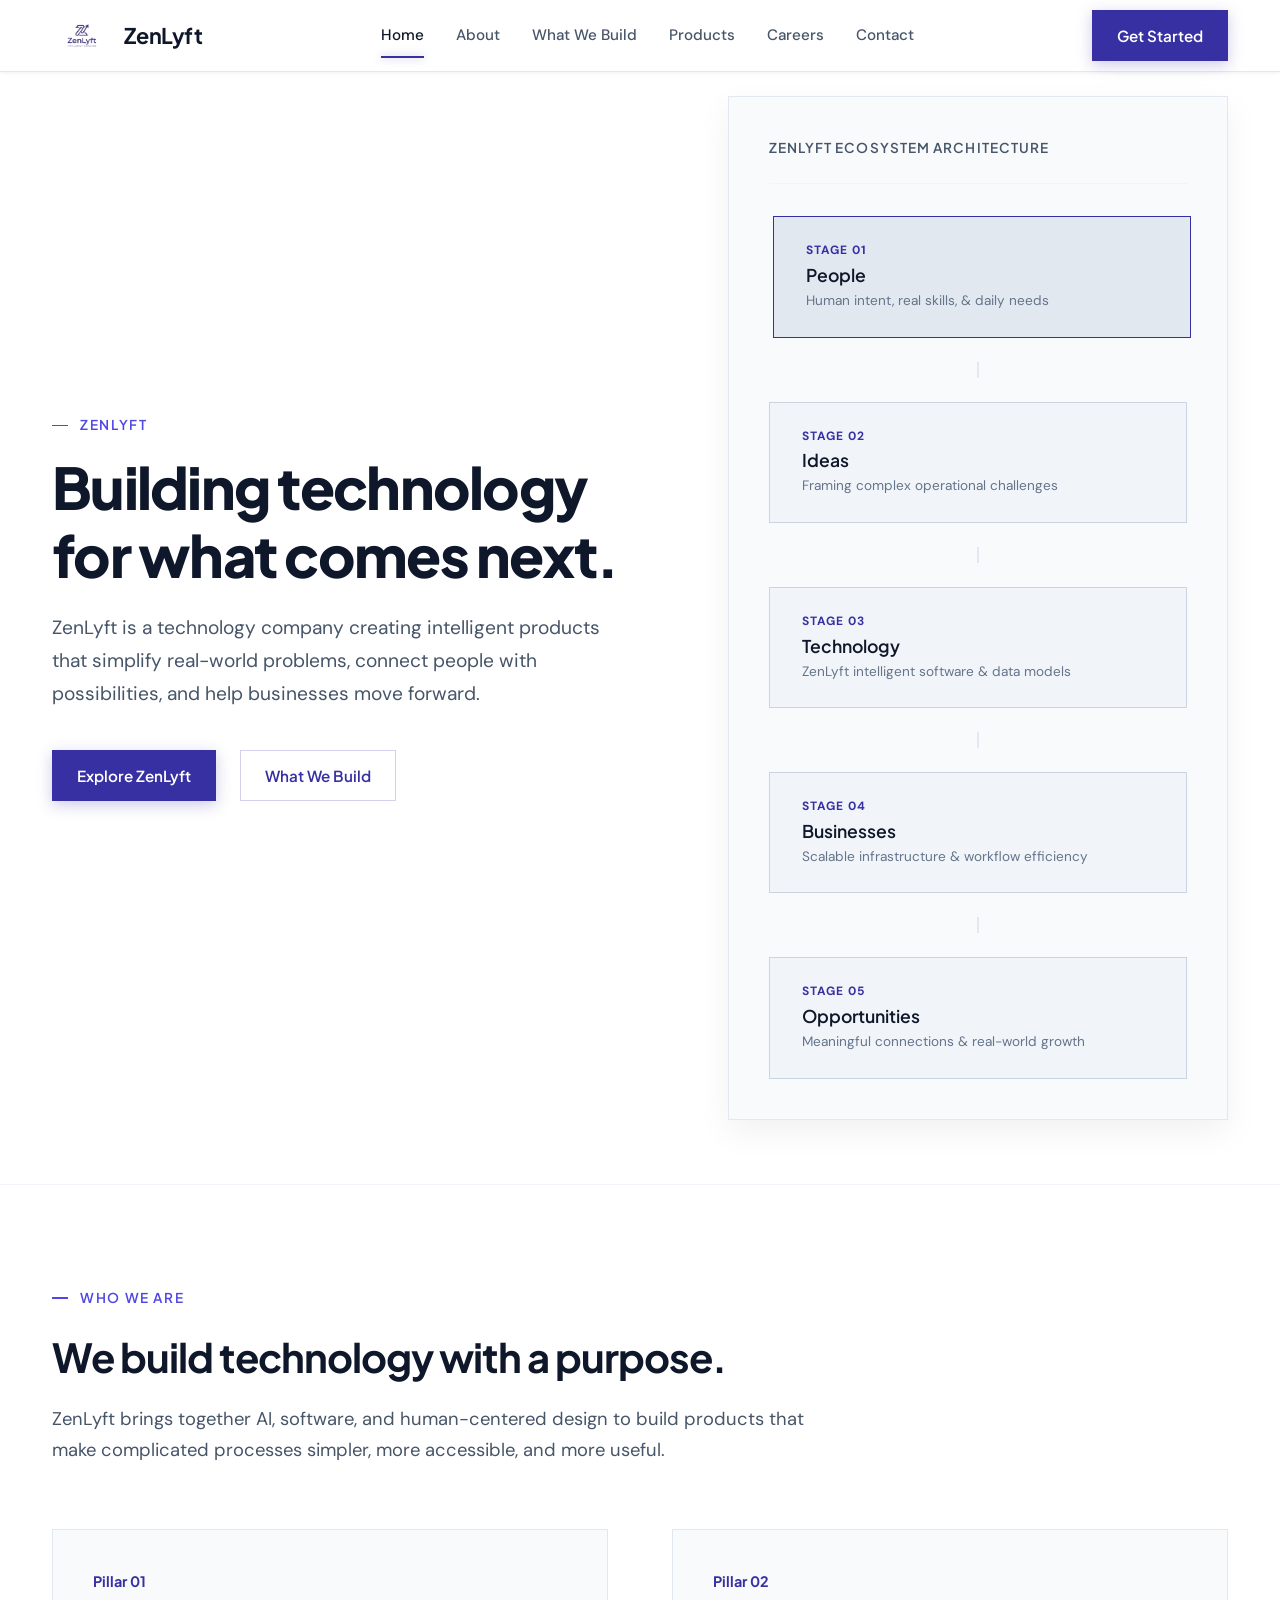
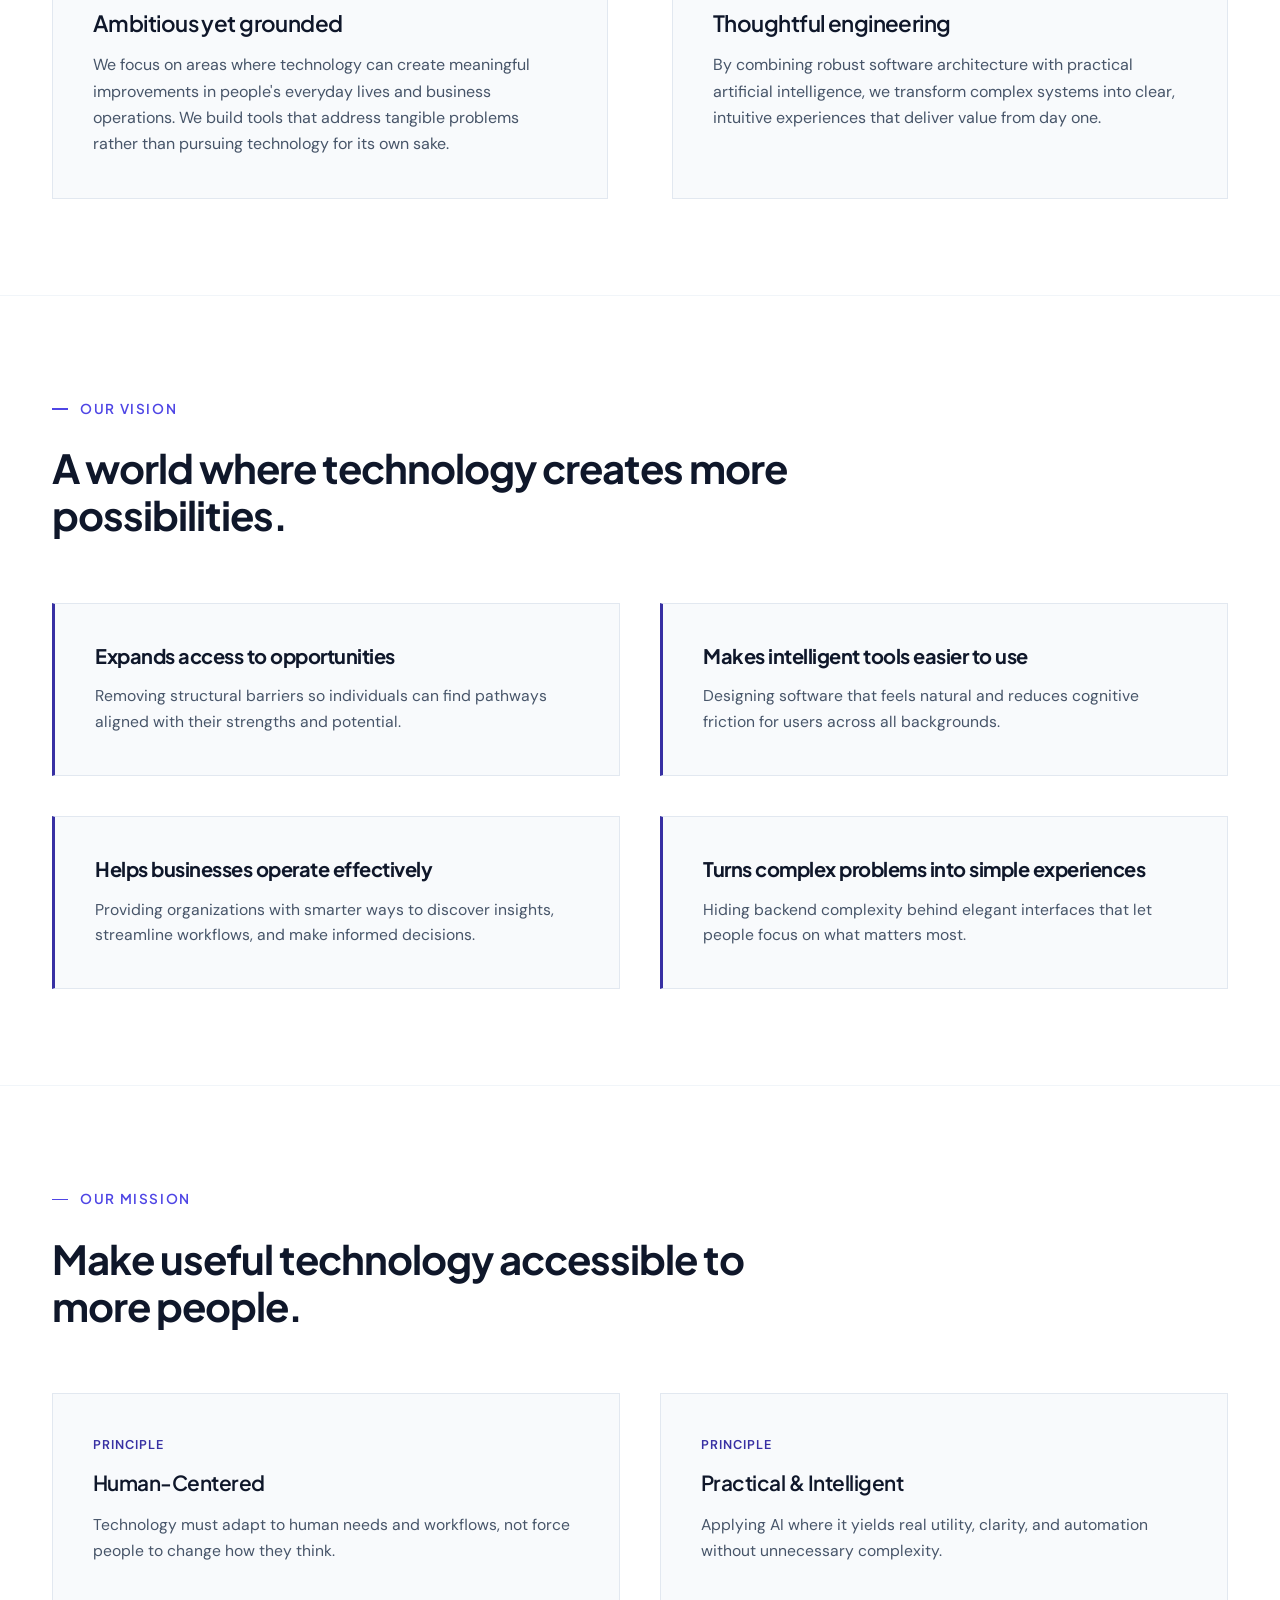
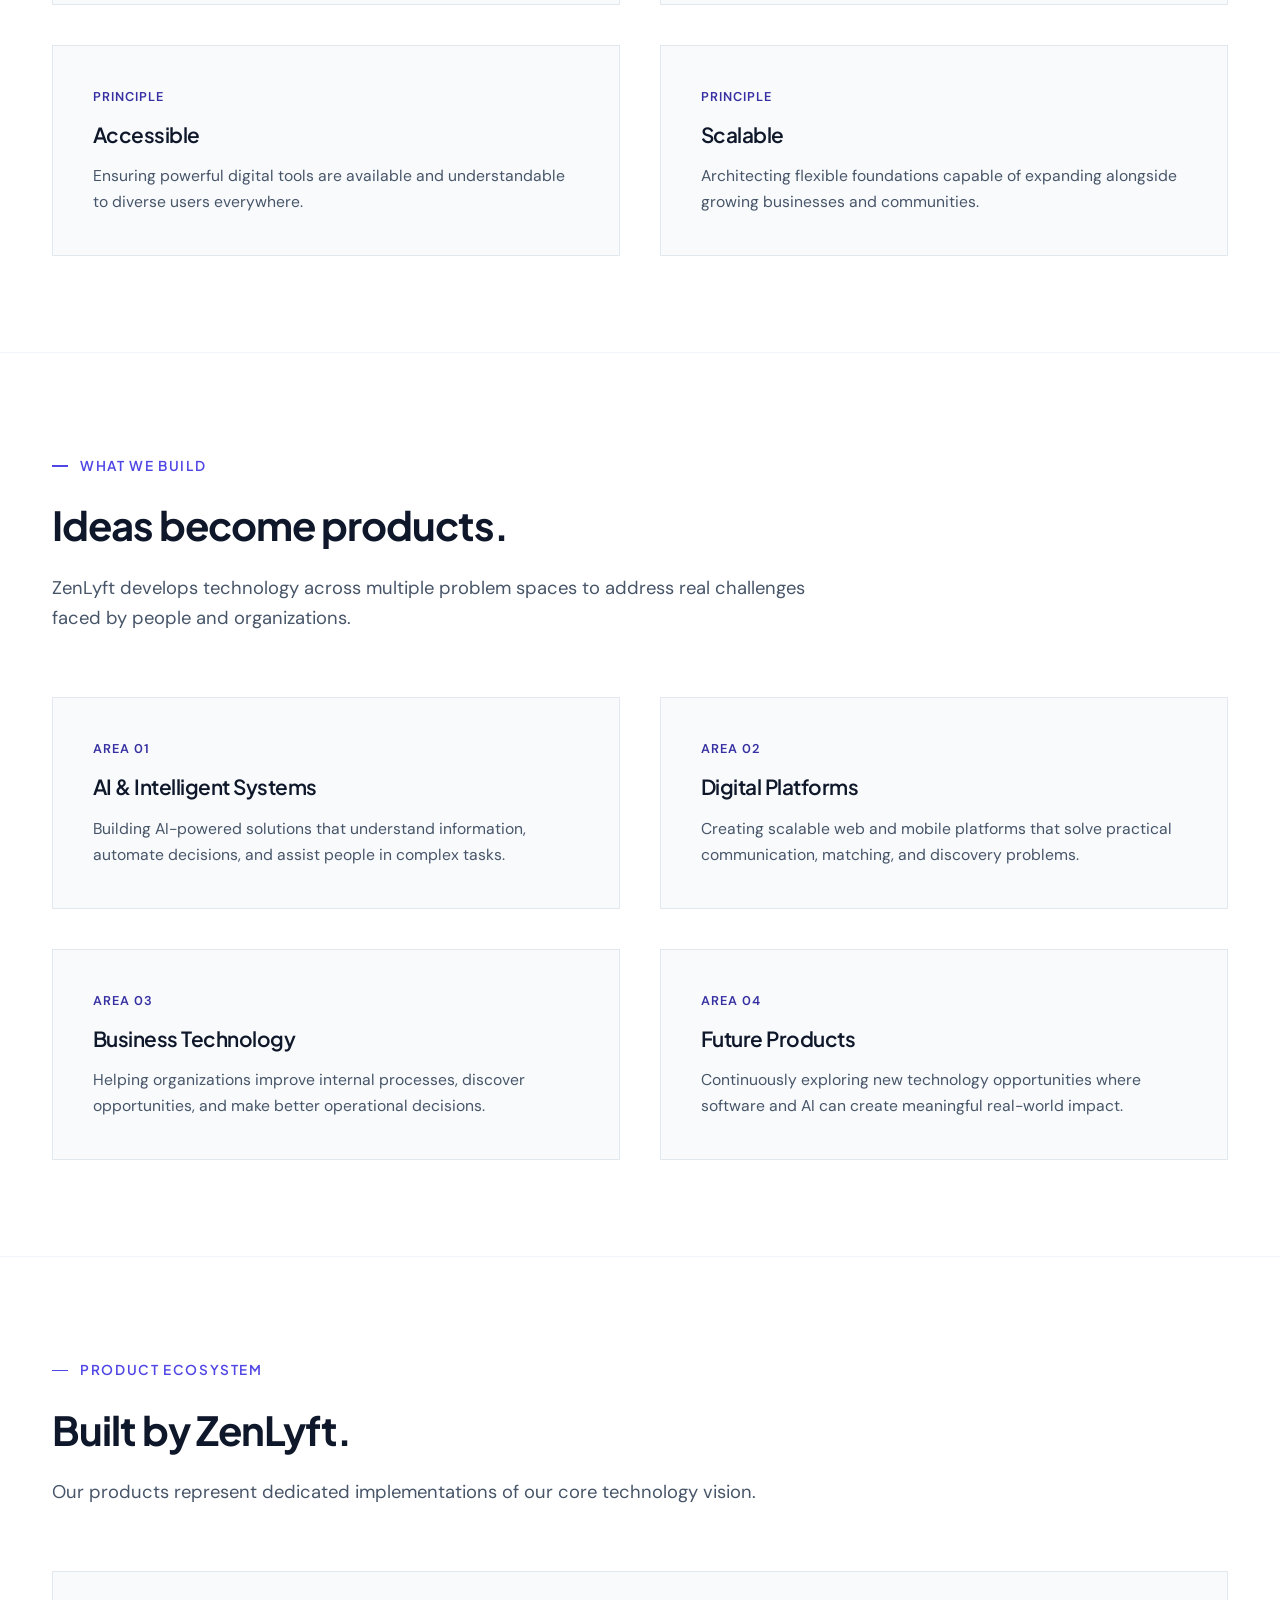
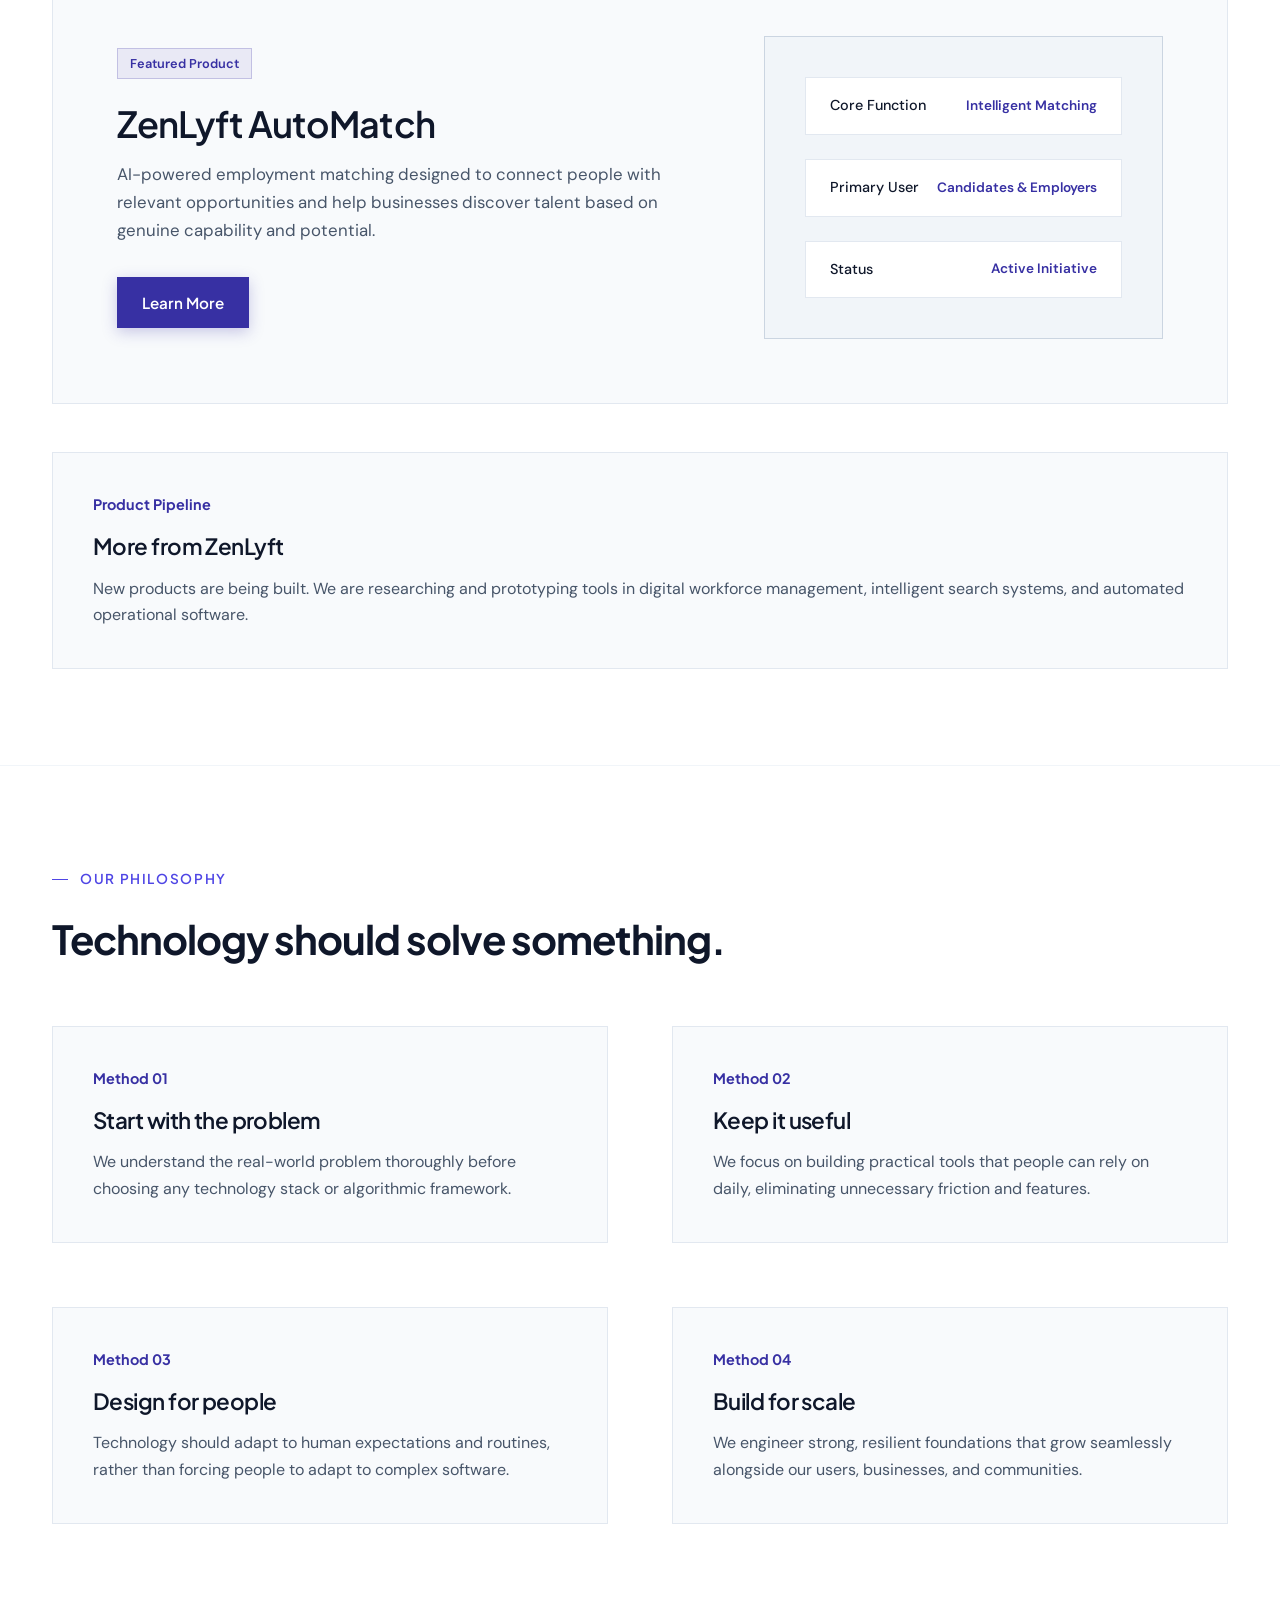
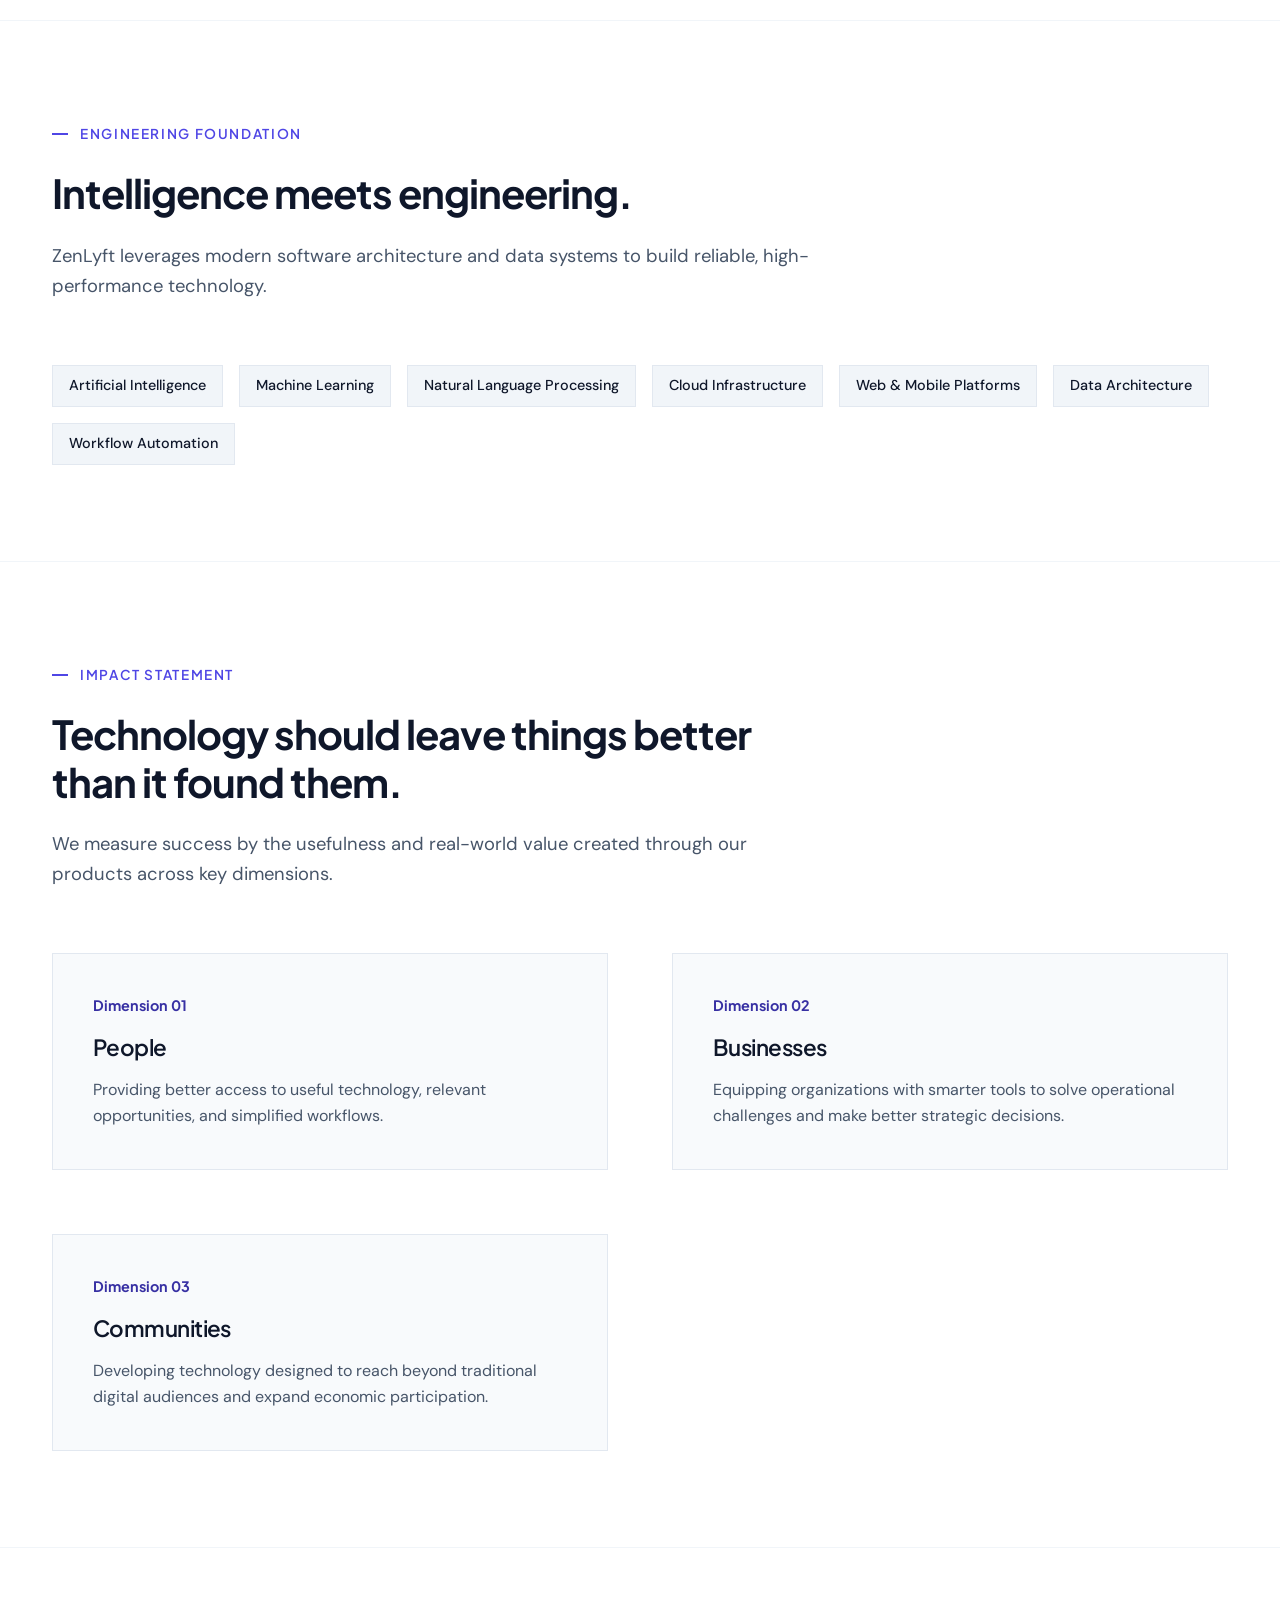
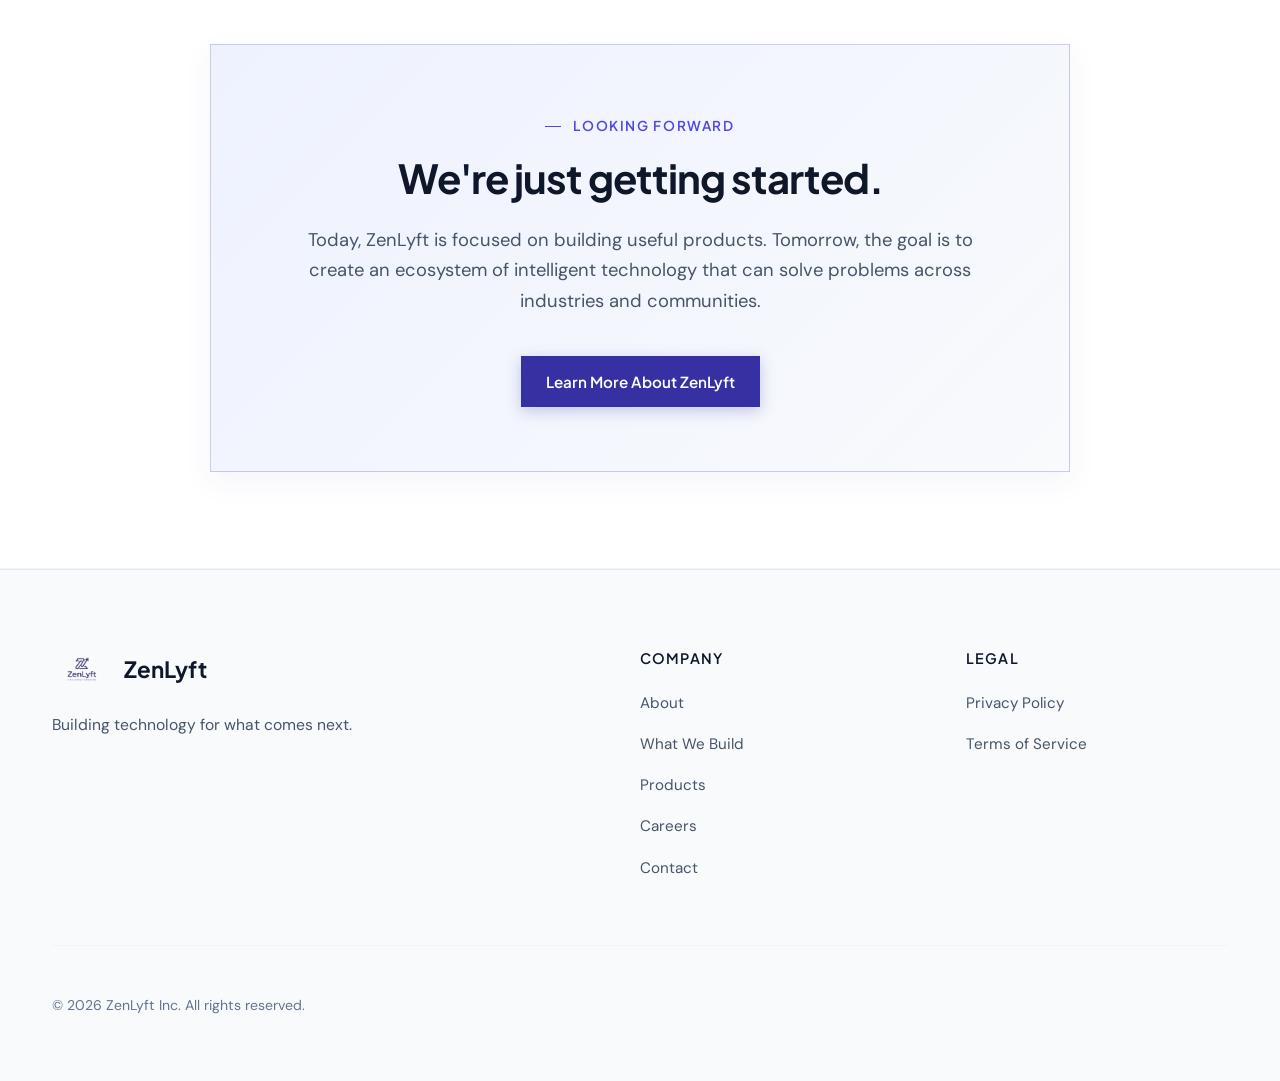
==== commit f8742eeb: "Add files via upload" ====
--- a/index.html
+++ b/index.html
@@ -1,1262 +1,571 @@
 <!DOCTYPE html>
 <html lang="en">
+
 <head>
   <meta charset="UTF-8" />
   <meta name="viewport" content="width=device-width, initial-scale=1.0" />
-  <meta name="description" content="ZenLyft – Intelligent Elevation. We help startups, businesses, and enterprises accelerate digital transformation through AI, cloud services, software engineering, and innovative technology solutions." />
-  <meta name="keywords" content="ZenLyft, digital transformation, AI solutions, cloud services, web development, software engineering, enterprise technology" />
-  <meta property="og:title" content="ZenLyft – Intelligent Elevation" />
-  <meta property="og:description" content="Accelerating digital transformation through intelligent technology solutions." />
+  <title>ZenLyft : Technology Startup</title>
+  <meta name="description"
+    content="ZenLyft is an AI & technology startup building intelligent digital products that connect people, businesses, and opportunities." />
+  <meta name="keywords" content="ZenLyft, technology startup, intelligent software, digital products, AI solutions" />
+  <meta property="og:title" content="ZenLyft : Building technology for what comes next" />
+  <meta property="og:description"
+    content="ZenLyft creates intelligent digital products that simplify real-world problems and connect people with possibilities." />
   <meta property="og:type" content="website" />
-  <meta name="theme-color" content="#43377F" />
-  <title>ZenLyft – Intelligent Elevation | Digital Transformation & AI Solutions</title>
-  <link rel="icon" href="assets/logo/zenlyft-logo.png" type="image/png" />
-  <link rel="stylesheet" href="css/style.css" />
-  <link rel="stylesheet" href="css/animations.css" />
-  <link rel="stylesheet" href="css/responsive.css" />
+  <meta property="og:site_name" content="ZenLyft" />
+  <meta name="theme-color" content="#0A0B0E" />
+  <link rel="canonical" href="index.html" />
+
+  <!-- Core Stylesheets -->
+  <link rel="stylesheet" href="css/base.css" />
+  <link rel="stylesheet" href="css/components.css" />
+  <link rel="stylesheet" href="css/pages/home.css" />
 </head>
+
 <body>
 
-<!-- Cursor Glow -->
-<div class="cursor-glow" aria-hidden="true"></div>
-
-<!-- Scroll Progress Bar -->
-<div id="scroll-progress" aria-hidden="true"></div>
-
-<!-- Loading Screen -->
-<div id="loader" role="status" aria-label="Loading ZenLyft">
-  <img src="assets/logo/zenlyft-logo.png" alt="ZenLyft" class="loader-logo" />
-  <div class="loader-bar">
-    <div class="loader-progress"></div>
-  </div>
-</div>
-
-<!-- ============================
-     NAVIGATION
-     ============================ -->
-<nav class="navbar" role="navigation" aria-label="Main navigation">
-  <div class="container">
-    <div class="nav-inner">
-      <a href="index.html" class="nav-logo" aria-label="ZenLyft Home">
-        <img src="assets/logo/zenlyft-logo.png" alt="ZenLyft Logo" />
-      </a>
-
-      <ul class="nav-links" role="list">
-        <li><a href="index.html" class="active" aria-current="page">Home</a></li>
-        <li><a href="about.html">About</a></li>
-        <li><a href="services.html">Services</a></li>
-        <li><a href="solutions.html">Solutions</a></li>
-        <li><a href="industries.html">Industries</a></li>
-        <li><a href="portfolio.html">Portfolio</a></li>
-        <li><a href="careers.html">Careers</a></li>
-        <li><a href="contact.html">Contact</a></li>
-      </ul>
-
-      <div class="nav-actions">
-        <a href="contact.html" class="btn btn-primary btn-magnetic" id="nav-cta">Get Started</a>
-        <button class="nav-toggle" aria-label="Toggle mobile menu" aria-expanded="false" aria-controls="mobile-menu">
-          <span></span><span></span><span></span>
-        </button>
-      </div>
-    </div>
-  </div>
-</nav>
-
-<!-- Mobile Menu -->
-<div class="nav-overlay" aria-hidden="true"></div>
-<nav class="nav-mobile-menu" id="mobile-menu" aria-label="Mobile navigation">
-  <a href="index.html" class="nav-mobile-link active">Home</a>
-  <a href="about.html" class="nav-mobile-link">About</a>
-  <a href="services.html" class="nav-mobile-link">Services</a>
-  <a href="solutions.html" class="nav-mobile-link">Solutions</a>
-  <a href="industries.html" class="nav-mobile-link">Industries</a>
-  <a href="portfolio.html" class="nav-mobile-link">Portfolio</a>
-  <a href="careers.html" class="nav-mobile-link">Careers</a>
-  <a href="contact.html" class="nav-mobile-link">Contact</a>
-  <a href="contact.html" class="btn btn-primary w-full nav-mobile-cta">Get Started</a>
-</nav>
-
-<!-- ============================
-     HERO SECTION
-     ============================ -->
-<section class="hero" id="home" aria-labelledby="hero-heading">
-  <!-- Background -->
-  <div class="hero-bg" aria-hidden="true">
-    <div class="hero-blob hero-blob-1"></div>
-    <div class="hero-blob hero-blob-2"></div>
-    <div class="hero-blob hero-blob-3"></div>
-  </div>
-  <canvas id="particles-canvas" aria-hidden="true"></canvas>
-
-  <div class="container">
-    <div class="hero-content">
-      <!-- Left -->
-      <div class="hero-left">
-        <div class="badge hero-anim-1">
-          Intelligent Elevation
-        </div>
-        <h1 class="hero-heading hero-anim-2" id="hero-heading">
-          Elevating Businesses Through<br />
-          <span class="gradient-text">Intelligent Technology</span>
-        </h1>
-        <p class="hero-description hero-anim-3">
-          We partner with startups, businesses, and enterprises to accelerate digital transformation through AI, cloud services, software engineering, and cutting-edge digital products.
-        </p>
-        <div class="hero-actions hero-anim-4">
-          <a href="services.html" class="btn btn-primary btn-lg btn-magnetic">
-            Explore Services
-            <svg viewBox="0 0 24 24" fill="none" stroke="currentColor" stroke-width="2.5" stroke-linecap="round" stroke-linejoin="round" width="18" height="18"><line x1="5" y1="12" x2="19" y2="12"/><polyline points="12 5 19 12 12 19"/></svg>
-          </a>
-          <a href="contact.html" class="btn btn-outline btn-lg btn-magnetic">
-            Contact Us
-          </a>
-        </div>
-
-        <div class="hero-stats">
-          <div>
-            <div class="hero-stat-num"><span data-counter="1" data-suffix="+">0+</span></div>
-            <div class="hero-stat-label">Years Experience</div>
+  <!-- ============================================================
+       NAVIGATION
+       ============================================================ -->
+  <header role="banner">
+    <nav class="nav" role="navigation" aria-label="Main navigation">
+      <div class="container nav__inner">
+
+        <!-- Logo -->
+        <a href="index.html" class="nav__logo" aria-label="ZenLyft homepage">
+          <img src="./Images/ZenLyft__logo.png" alt="ZenLyft Logo" class="nav__logo-img" />
+          <span class="nav__logotype">ZenLyft</span>
+        </a>
+
+        <!-- Desktop Navigation Links -->
+        <div class="nav__links">
+          <a href="index.html" class="nav__link nav__link--active">Home</a>
+          <a href="about.html" class="nav__link">About</a>
+          <a href="what-we-build.html" class="nav__link">What We Build</a>
+          <a href="products.html" class="nav__link">Products</a>
+          <a href="careers.html" class="nav__link">Careers</a>
+          <a href="contact.html" class="nav__link">Contact</a>
+        </div>
+
+        <!-- Action CTA & Mobile Toggle -->
+        <div class="nav__actions">
+          <a href="products.html" class="btn btn--primary" id="nav-cta">Get Started</a>
+          <button class="nav__hamburger" aria-label="Open navigation menu" aria-expanded="false"
+            aria-controls="mobile-drawer">
+            <span></span><span></span><span></span>
+          </button>
+        </div>
+      </div>
+    </nav>
+
+    <!-- Mobile Drawer -->
+    <div class="nav__drawer" id="mobile-drawer" aria-label="Mobile navigation">
+      <nav class="nav__drawer-links">
+        <a href="index.html" class="nav__drawer-link nav__drawer-link--active">Home</a>
+        <a href="about.html" class="nav__drawer-link">About</a>
+        <a href="what-we-build.html" class="nav__drawer-link">What We Build</a>
+        <a href="products.html" class="nav__drawer-link">Products</a>
+        <a href="careers.html" class="nav__drawer-link">Careers</a>
+        <a href="contact.html" class="nav__drawer-link">Contact</a>
+      </nav>
+      <div class="nav__drawer-actions">
+        <a href="products.html" class="btn btn--primary btn--full">Get Started</a>
+      </div>
+    </div>
+  </header>
+
+  <main id="main-content">
+
+
+  <!-- ============================================================
+         1. HERO SECTION
+         ============================================================ -->
+  <section class="hero" aria-labelledby="hero-headline">
+    <div class="container">
+      <div class="hero__grid">
+
+        <!-- Left: Hero Text & CTAs -->
+        <div class="hero__content">
+          <div class="eyebrow">ZenLyft</div>
+          <h1 class="hero__headline" id="hero-headline">
+            Building technology for what comes next.
+          </h1>
+          <p class="hero__supporting">
+            ZenLyft is a technology company creating intelligent products that simplify real-world problems, connect
+            people with possibilities, and help businesses move forward.
+          </p>
+          <div class="hero__ctas">
+            <a href="#who-we-are" class="btn btn--primary">Explore ZenLyft</a>
+            <a href="what-we-build.html" class="btn btn--outline">What We Build</a>
           </div>
-          <div>
-            <div class="hero-stat-num"><span data-counter="10" data-suffix="+">0+</span></div>
-            <div class="hero-stat-label">Projects Delivered</div>
-          </div>
-          <div>
-            <div class="hero-stat-num"><span data-counter="10" data-suffix="+">0+</span></div>
-            <div class="hero-stat-label">Happy Clients</div>
-          </div>
-        </div>
-      </div>
-
-      <!-- Right: Hero Illustration -->
-      <div class="hero-right hero-anim-right">
-        <div class="hero-illustration" data-parallax="0.03">
-
-          <!-- Center Icon -->
-          <div class="hero-center-icon">
-            <svg viewBox="0 0 24 24" fill="none" stroke="currentColor" stroke-width="2" stroke-linecap="round" stroke-linejoin="round">
-              <img src="./assets/logo/zenlyft-logo.png" alt="zenlyft-logo">
-            </svg>
-          </div>
-
-          <!-- Network Nodes -->
-          <div class="hero-nodes" aria-hidden="true">
-            <div class="hero-node"></div>
-            <div class="hero-node"></div>
-            <div class="hero-node"></div>
-            <div class="hero-node"></div>
-            <div class="hero-node"></div>
-          </div>
-
-          <!-- SVG Connection Lines -->
-          <svg class="hero-lines" viewBox="0 0 500 500" fill="none" xmlns="http://www.w3.org/2000/svg" aria-hidden="true">
-            <line x1="100" y1="100" x2="250" y2="250" stroke="#3D3A8C" stroke-width="1" stroke-dasharray="4 4"/>
-            <line x1="400" y1="100" x2="250" y2="250" stroke="#7C6FE0" stroke-width="1" stroke-dasharray="4 4"/>
-            <line x1="150" y1="380" x2="250" y2="250" stroke="#5B4FCF" stroke-width="1" stroke-dasharray="4 4"/>
-            <line x1="380" y1="380" x2="250" y2="250" stroke="#3D3A8C" stroke-width="1" stroke-dasharray="4 4"/>
-            <circle cx="100" cy="100" r="4" fill="#7C6FE0" opacity="0.6"/>
-            <circle cx="400" cy="100" r="4" fill="#3D3A8C" opacity="0.6"/>
-            <circle cx="150" cy="380" r="4" fill="#5B4FCF" opacity="0.6"/>
-            <circle cx="380" cy="380" r="4" fill="#7C6FE0" opacity="0.6"/>
-          </svg>
-
-          <!-- Floating Cards -->
-          <div class="hero-float-card hero-float-card-1">
-            <div class="float-card-icon purple">
-              <svg viewBox="0 0 24 24" fill="none" stroke="#3D3A8C" stroke-width="2.5" stroke-linecap="round" stroke-linejoin="round"><path d="M12 2L2 7l10 5 10-5-10-5z"/><path d="M2 17l10 5 10-5"/><path d="M2 12l10 5 10-5"/></svg>
+        </div>
+
+        <!-- Right: Sophisticated Ecosystem Visual -->
+        <div class="hero__visual">
+          <div class="ecosystem-container">
+            <div class="ecosystem-header">
+              <span class="ecosystem-title">ZenLyft Ecosystem Architecture</span>
+              
             </div>
-            <div class="float-card-text">
-              <strong>AI Solutions</strong>
-              <span>Machine Learning & NLP</span>
+            <div class="ecosystem-flow">
+
+              <div class="ecosystem-node ecosystem-node--active">
+                <div class="ecosystem-node__info">
+                  <span class="ecosystem-node__step">Stage 01</span>
+                  <span class="ecosystem-node__name">People</span>
+                  <span class="ecosystem-node__desc">Human intent, real skills, &amp; daily needs</span>
+                </div>
+              </div>
+
+              <div class="ecosystem-connector">
+                <div class="ecosystem-connector__line"></div>
+              </div>
+
+              <div class="ecosystem-node">
+                <div class="ecosystem-node__info">
+                  <span class="ecosystem-node__step">Stage 02</span>
+                  <span class="ecosystem-node__name">Ideas</span>
+                  <span class="ecosystem-node__desc">Framing complex operational challenges</span>
+                </div>
+              </div>
+
+              <div class="ecosystem-connector">
+                <div class="ecosystem-connector__line"></div>
+              </div>
+
+              <div class="ecosystem-node">
+                <div class="ecosystem-node__info">
+                  <span class="ecosystem-node__step">Stage 03</span>
+                  <span class="ecosystem-node__name">Technology</span>
+                  <span class="ecosystem-node__desc">ZenLyft intelligent software &amp; data models</span>
+                </div>
+              </div>
+
+              <div class="ecosystem-connector">
+                <div class="ecosystem-connector__line"></div>
+              </div>
+
+              <div class="ecosystem-node">
+                <div class="ecosystem-node__info">
+                  <span class="ecosystem-node__step">Stage 04</span>
+                  <span class="ecosystem-node__name">Businesses</span>
+                  <span class="ecosystem-node__desc">Scalable infrastructure &amp; workflow efficiency</span>
+                </div>
+              </div>
+
+              <div class="ecosystem-connector">
+                <div class="ecosystem-connector__line"></div>
+              </div>
+
+              <div class="ecosystem-node">
+                <div class="ecosystem-node__info">
+                  <span class="ecosystem-node__step">Stage 05</span>
+                  <span class="ecosystem-node__name">Opportunities</span>
+                  <span class="ecosystem-node__desc">Meaningful connections &amp; real-world growth</span>
+                </div>
+              </div>
+
             </div>
           </div>
-
-          <div class="hero-float-card hero-float-card-2">
-            <div class="float-card-icon green">
-              <svg viewBox="0 0 24 24" fill="none" stroke="#22c55e" stroke-width="2.5" stroke-linecap="round" stroke-linejoin="round"><polyline points="22 7 13.5 15.5 8.5 10.5 2 17"/><polyline points="16 7 22 7 22 13"/></svg>
-            </div>
-            <div class="float-card-text">
-              <strong>10+ Projects</strong>
-              <span>Successfully Delivered</span>
-            </div>
+        </div>
+
+      </div>
+    </div>
+  </section>
+
+  <!-- ============================================================
+         2. WHO WE ARE
+         ============================================================ -->
+  <section class="section" id="who-we-are" aria-labelledby="who-we-are-title">
+    <div class="container">
+      <div class="section-header">
+        <div class="eyebrow">Who We Are</div>
+        <h2 class="section-header__title" id="who-we-are-title">We build technology with a purpose.</h2>
+        <p class="section-header__desc">
+          ZenLyft brings together AI, software, and human-centered design to build products that make complicated
+          processes simpler, more accessible, and more useful.
+        </p>
+      </div>
+
+      <div class="editorial-grid">
+        <div class="editorial-card reveal">
+          <span class="editorial-card__number">Pillar 01</span>
+          <h3 class="editorial-card__title">Ambitious yet grounded</h3>
+          <p class="editorial-card__desc">
+            We focus on areas where technology can create meaningful improvements in people's everyday lives and
+            business operations. We build tools that address tangible problems rather than pursuing technology for its
+            own sake.
+          </p>
+        </div>
+        <div class="editorial-card reveal delay-1">
+          <span class="editorial-card__number">Pillar 02</span>
+          <h3 class="editorial-card__title">Thoughtful engineering</h3>
+          <p class="editorial-card__desc">
+            By combining robust software architecture with practical artificial intelligence, we transform complex
+            systems into clear, intuitive experiences that deliver value from day one.
+          </p>
+        </div>
+      </div>
+    </div>
+  </section>
+
+  <!-- ============================================================
+         3. OUR VISION
+         ============================================================ -->
+  <section class="section" id="vision" aria-labelledby="vision-title">
+    <div class="container">
+      <div class="section-header">
+        <div class="eyebrow">Our Vision</div>
+        <h2 class="section-header__title" id="vision-title">A world where technology creates more possibilities.</h2>
+      </div>
+
+      <div class="vision-grid">
+        <div class="vision-block reveal">
+          <h3 class="vision-block__title">Expands access to opportunities</h3>
+          <p class="vision-block__text">
+            Removing structural barriers so individuals can find pathways aligned with their strengths and potential.
+          </p>
+        </div>
+        <div class="vision-block reveal delay-1">
+          <h3 class="vision-block__title">Makes intelligent tools easier to use</h3>
+          <p class="vision-block__text">
+            Designing software that feels natural and reduces cognitive friction for users across all backgrounds.
+          </p>
+        </div>
+        <div class="vision-block reveal delay-2">
+          <h3 class="vision-block__title">Helps businesses operate effectively</h3>
+          <p class="vision-block__text">
+            Providing organizations with smarter ways to discover insights, streamline workflows, and make informed
+            decisions.
+          </p>
+        </div>
+        <div class="vision-block reveal delay-3">
+          <h3 class="vision-block__title">Turns complex problems into simple experiences</h3>
+          <p class="vision-block__text">
+            Hiding backend complexity behind elegant interfaces that let people focus on what matters most.
+          </p>
+        </div>
+      </div>
+    </div>
+  </section>
+
+  <!-- ============================================================
+         4. OUR MISSION
+         ============================================================ -->
+  <section class="section" id="mission" aria-labelledby="mission-title">
+    <div class="container">
+      <div class="section-header">
+        <div class="eyebrow">Our Mission</div>
+        <h2 class="section-header__title" id="mission-title">Make useful technology accessible to more people.</h2>
+      </div>
+
+      <div class="quad-grid">
+        <div class="quad-card reveal">
+          <div class="quad-card__tag">Principle</div>
+          <h3 class="quad-card__title">Human-Centered</h3>
+          <p class="quad-card__text">Technology must adapt to human needs and workflows, not force people to change how
+            they think.</p>
+        </div>
+        <div class="quad-card reveal delay-1">
+          <div class="quad-card__tag">Principle</div>
+          <h3 class="quad-card__title">Practical &amp; Intelligent</h3>
+          <p class="quad-card__text">Applying AI where it yields real utility, clarity, and automation without
+            unnecessary complexity.</p>
+        </div>
+        <div class="quad-card reveal delay-2">
+          <div class="quad-card__tag">Principle</div>
+          <h3 class="quad-card__title">Accessible</h3>
+          <p class="quad-card__text">Ensuring powerful digital tools are available and understandable to diverse users
+            everywhere.</p>
+        </div>
+        <div class="quad-card reveal delay-3">
+          <div class="quad-card__tag">Principle</div>
+          <h3 class="quad-card__title">Scalable</h3>
+          <p class="quad-card__text">Architecting flexible foundations capable of expanding alongside growing businesses
+            and communities.</p>
+        </div>
+      </div>
+    </div>
+  </section>
+
+  <!-- ============================================================
+         5. WHAT WE BUILD
+         ============================================================ -->
+  <section class="section" id="what-we-build" aria-labelledby="what-we-build-title">
+    <div class="container">
+      <div class="section-header">
+        <div class="eyebrow">What We Build</div>
+        <h2 class="section-header__title" id="what-we-build-title">Ideas become products.</h2>
+        <p class="section-header__desc">
+          ZenLyft develops technology across multiple problem spaces to address real challenges faced by people and
+          organizations.
+        </p>
+      </div>
+
+      <div class="quad-grid">
+        <div class="quad-card reveal">
+          <div class="quad-card__tag">Area 01</div>
+          <h3 class="quad-card__title">AI &amp; Intelligent Systems</h3>
+          <p class="quad-card__text">Building AI-powered solutions that understand information, automate decisions, and
+            assist people in complex tasks.</p>
+        </div>
+        <div class="quad-card reveal delay-1">
+          <div class="quad-card__tag">Area 02</div>
+          <h3 class="quad-card__title">Digital Platforms</h3>
+          <p class="quad-card__text">Creating scalable web and mobile platforms that solve practical communication,
+            matching, and discovery problems.</p>
+        </div>
+        <div class="quad-card reveal delay-2">
+          <div class="quad-card__tag">Area 03</div>
+          <h3 class="quad-card__title">Business Technology</h3>
+          <p class="quad-card__text">Helping organizations improve internal processes, discover opportunities, and make
+            better operational decisions.</p>
+        </div>
+        <div class="quad-card reveal delay-3">
+          <div class="quad-card__tag">Area 04</div>
+          <h3 class="quad-card__title">Future Products</h3>
+          <p class="quad-card__text">Continuously exploring new technology opportunities where software and AI can
+            create meaningful real-world impact.</p>
+        </div>
+      </div>
+    </div>
+  </section>
+
+  <!-- ============================================================
+         6. OUR PRODUCTS
+         ============================================================ -->
+  <section class="section" id="products" aria-labelledby="products-title">
+    <div class="container">
+      <div class="section-header">
+        <div class="eyebrow">Product Ecosystem</div>
+        <h2 class="section-header__title" id="products-title">Built by ZenLyft.</h2>
+        <p class="section-header__desc">
+          Our products represent dedicated implementations of our core technology vision.
+        </p>
+      </div>
+
+      <div class="product-showcase reveal">
+        <div class="product-showcase__content">
+          <span class="product-showcase__badge">Featured Product</span>
+          <h3 class="product-showcase__title">ZenLyft AutoMatch</h3>
+          <p class="product-showcase__desc">
+            AI-powered employment matching designed to connect people with relevant opportunities and help businesses
+            discover talent based on genuine capability and potential.
+          </p>
+          <a href="automatch.html" class="btn btn--primary">Learn More</a>
+        </div>
+        <div class="product-showcase__visual">
+          <div class="product-visual-pill">
+            <span class="product-visual-pill__label">Core Function</span>
+            <span class="product-visual-pill__value">Intelligent Matching</span>
           </div>
-          <div class="hero-float-card hero-float-card-3">
-            <div class="float-card-icon purple">
-              <svg viewBox="0 0 24 24" fill="none" stroke="#3D3A8C" stroke-width="2.5" stroke-linecap="round" stroke-linejoin="round"><path d="M12 2L2 7l10 5 10-5-10-5z"/><path d="M2 17l10 5 10-5"/><path d="M2 12l10 5 10-5"/></svg>
-            </div>
-            <div class="float-card-text">
-              <strong>APP Development</strong>
-              <span>React Native & Flutter</span>
-            </div>
+          <div class="product-visual-pill">
+            <span class="product-visual-pill__label">Primary User</span>
+            <span class="product-visual-pill__value">Candidates &amp; Employers</span>
           </div>
-
-          <div class="hero-float-card hero-float-card-4">
-            <div class="float-card-icon blue">
-              <svg viewBox="0 0 24 24" fill="none" stroke="#3b82f6" stroke-width="2.5" stroke-linecap="round" stroke-linejoin="round"><rect x="2" y="3" width="20" height="14" rx="2"/><line x1="8" y1="21" x2="16" y2="21"/><line x1="12" y1="17" x2="12" y2="21"/></svg>
-            </div>
-            <div class="float-card-text">
-              <strong>Web Development</strong>
-              <span>Premium Digital Products</span>
-            </div>
+          <div class="product-visual-pill">
+            <span class="product-visual-pill__label">Status</span>
+            <span class="product-visual-pill__value">Active Initiative</span>
           </div>
         </div>
       </div>
-    </div>
-  </div>
-
-  <!-- Scroll Indicator -->
-  <div class="scroll-indicator" aria-hidden="true">
-    <div class="scroll-mouse">
-      <div class="scroll-wheel"></div>
-    </div>
-  </div>
-</section>
-
-<!-- ============================
-     ABOUT SECTION
-     ============================ -->
-<section class="section section-alt" id="about" aria-labelledby="about-title">
-  <div class="container">
-    <div class="about-grid">
-      <!-- Left: Content -->
-      <div class="about-left">
-        <p class="about-label reveal">Who We Are</p>
-        <h2 class="about-title reveal" id="about-title">
-          We Are Your <span class="gradient-text">Technology Partners</span> in Growth
+
+      <div style="margin-top: var(--sp-6);" class="editorial-card reveal">
+        <span class="editorial-card__number">Product Pipeline</span>
+        <h3 class="editorial-card__title">More from ZenLyft</h3>
+        <p class="editorial-card__desc">
+          New products are being built. We are researching and prototyping tools in digital workforce management,
+          intelligent search systems, and automated operational software.
+        </p>
+      </div>
+
+    </div>
+  </section>
+
+  <!-- ============================================================
+         7. HOW WE THINK
+         ============================================================ -->
+  <section class="section" aria-labelledby="philosophy-title">
+    <div class="container">
+      <div class="section-header">
+        <div class="eyebrow">Our Philosophy</div>
+        <h2 class="section-header__title" id="philosophy-title">Technology should solve something.</h2>
+      </div>
+
+      <div class="editorial-grid">
+        <div class="editorial-card reveal">
+          <span class="editorial-card__number">Method 01</span>
+          <h3 class="editorial-card__title">Start with the problem</h3>
+          <p class="editorial-card__desc">
+            We understand the real-world problem thoroughly before choosing any technology stack or algorithmic
+            framework.
+          </p>
+        </div>
+        <div class="editorial-card reveal delay-1">
+          <span class="editorial-card__number">Method 02</span>
+          <h3 class="editorial-card__title">Keep it useful</h3>
+          <p class="editorial-card__desc">
+            We focus on building practical tools that people can rely on daily, eliminating unnecessary friction and
+            features.
+          </p>
+        </div>
+        <div class="editorial-card reveal delay-2">
+          <span class="editorial-card__number">Method 03</span>
+          <h3 class="editorial-card__title">Design for people</h3>
+          <p class="editorial-card__desc">
+            Technology should adapt to human expectations and routines, rather than forcing people to adapt to complex
+            software.
+          </p>
+        </div>
+        <div class="editorial-card reveal delay-3">
+          <span class="editorial-card__number">Method 04</span>
+          <h3 class="editorial-card__title">Build for scale</h3>
+          <p class="editorial-card__desc">
+            We engineer strong, resilient foundations that grow seamlessly alongside our users, businesses, and
+            communities.
+          </p>
+        </div>
+      </div>
+    </div>
+  </section>
+
+  <!-- ============================================================
+         8. OUR TECHNOLOGY
+         ============================================================ -->
+  <section class="section" aria-labelledby="tech-title">
+    <div class="container">
+      <div class="section-header">
+        <div class="eyebrow">Engineering Foundation</div>
+        <h2 class="section-header__title" id="tech-title">Intelligence meets engineering.</h2>
+        <p class="section-header__desc">
+          ZenLyft leverages modern software architecture and data systems to build reliable, high-performance
+          technology.
+        </p>
+      </div>
+
+      <div class="tech-pills reveal">
+        <span class="tech-pill">Artificial Intelligence</span>
+        <span class="tech-pill">Machine Learning</span>
+        <span class="tech-pill">Natural Language Processing</span>
+        <span class="tech-pill">Cloud Infrastructure</span>
+        <span class="tech-pill">Web &amp; Mobile Platforms</span>
+        <span class="tech-pill">Data Architecture</span>
+        <span class="tech-pill">Workflow Automation</span>
+      </div>
+    </div>
+  </section>
+
+  <!-- ============================================================
+         9. OUR IMPACT
+         ============================================================ -->
+  <section class="section" aria-labelledby="impact-title">
+    <div class="container">
+      <div class="section-header">
+        <div class="eyebrow">Impact Statement</div>
+        <h2 class="section-header__title" id="impact-title">Technology should leave things better than it found them.
         </h2>
-        <p class="about-text reveal">
-          ZenLyft was founded with a simple yet powerful mission: to bridge the gap between cutting-edge technology and real-world business impact. We believe that intelligent technology should be accessible to every organization, regardless of size.
-        </p>
-        <p class="about-text reveal">
-          From agile startups to global enterprises, our multidisciplinary team of engineers, designers, and strategists delivers solutions that don't just solve today's problems — they anticipate tomorrow's opportunities.
-        </p>
-
-        <!-- Values -->
-        <div class="about-values">
-          <div class="about-value-item reveal stagger-1">
-            <div class="about-value-icon">
-              <svg viewBox="0 0 24 24" fill="none" stroke="currentColor" stroke-width="2.5" stroke-linecap="round" stroke-linejoin="round"><path d="M12 2l3.09 6.26L22 9.27l-5 4.87 1.18 6.88L12 17.77l-6.18 3.25L7 14.14 2 9.27l6.91-1.01L12 2z"/></svg>
-            </div>
-            <div class="about-value-content">
-              <strong>Mission</strong>
-              <p>To empower businesses with intelligent technology solutions that drive sustainable growth and competitive advantage.</p>
-            </div>
-          </div>
-
-          <div class="about-value-item reveal stagger-2">
-            <div class="about-value-icon">
-              <svg viewBox="0 0 24 24" fill="none" stroke="currentColor" stroke-width="2.5" stroke-linecap="round" stroke-linejoin="round"><circle cx="12" cy="12" r="10"/><line x1="2" y1="12" x2="22" y2="12"/><path d="M12 2a15.3 15.3 0 0 1 4 10 15.3 15.3 0 0 1-4 10 15.3 15.3 0 0 1-4-10 15.3 15.3 0 0 1 4-10z"/></svg>
-            </div>
-            <div class="about-value-content">
-              <strong>Vision</strong>
-              <p>To be the most trusted technology elevation partner for businesses across the globe, known for innovation, integrity, and impact.</p>
-            </div>
-          </div>
-
-          <div class="about-value-item reveal stagger-3">
-            <div class="about-value-icon">
-              <svg viewBox="0 0 24 24" fill="none" stroke="currentColor" stroke-width="2.5" stroke-linecap="round" stroke-linejoin="round"><path d="M20.84 4.61a5.5 5.5 0 0 0-7.78 0L12 5.67l-1.06-1.06a5.5 5.5 0 0 0-7.78 7.78l1.06 1.06L12 21.23l7.78-7.78 1.06-1.06a5.5 5.5 0 0 0 0-7.78z"/></svg>
-            </div>
-            <div class="about-value-content">
-              <strong>Values</strong>
-              <p>Innovation, Transparency, Excellence, Collaboration — these aren't just words, they are the foundation of every project we undertake.</p>
-            </div>
-          </div>
-        </div>
-
-        <a href="about.html" class="btn btn-primary btn-magnetic reveal" style="margin-top:32px;">
-          Learn More About Us
-          <svg viewBox="0 0 24 24" fill="none" stroke="currentColor" stroke-width="2.5" stroke-linecap="round" stroke-linejoin="round" width="18" height="18"><line x1="5" y1="12" x2="19" y2="12"/><polyline points="12 5 19 12 12 19"/></svg>
-        </a>
-      </div>
-
-      <!-- Right: Illustration + Stats -->
-      <div class="about-right reveal-right">
-        <div class="about-illustration">
-          <div class="about-bg-shape"></div>
-
-          <!-- Illustrated SVG -->
-          <svg viewBox="0 0 480 480" fill="none" xmlns="http://www.w3.org/2000/svg" class="svg-draw" style="position:relative;z-index:1;width:100%;height:100%;" aria-hidden="true">
-            <!-- Grid Background -->
-            <defs>
-              <pattern id="grid" width="40" height="40" patternUnits="userSpaceOnUse">
-                <path d="M 40 0 L 0 0 0 40" fill="none" stroke="#E7E7EF" stroke-width="0.5"/>
-              </pattern>
-            </defs>
-            <rect width="480" height="480" fill="url(#grid)" rx="32"/>
-            <!-- Growth Chart -->
-            <polyline points="60,360 140,280 200,300 280,180 340,200 420,100" stroke="#3D3A8C" stroke-width="3" stroke-linecap="round" stroke-linejoin="round"/>
-            <circle cx="60" cy="360" r="6" fill="#3D3A8C"/>
-            <circle cx="140" cy="280" r="6" fill="#5B4FCF"/>
-            <circle cx="200" cy="300" r="6" fill="#3D3A8C"/>
-            <circle cx="280" cy="180" r="6" fill="#7C6FE0"/>
-            <circle cx="340" cy="200" r="6" fill="#5B4FCF"/>
-            <circle cx="420" cy="100" r="8" fill="#7C6FE0"/>
-            <!-- Area fill -->
-            <polygon points="60,360 140,280 200,300 280,180 340,200 420,100 420,400 60,400" fill="url(#areaGrad)" opacity="0.1"/>
-            <defs>
-              <linearGradient id="areaGrad" x1="0" y1="0" x2="0" y2="1">
-                <stop offset="0%" stop-color="#3D3A8C" stop-opacity="0.4"/>
-                <stop offset="100%" stop-color="#3D3A8C" stop-opacity="0"/>
-              </linearGradient>
-            </defs>
-            <!-- Up Arrow -->
-            <path d="M420 100 L410 120 L416 120 L416 140 L424 140 L424 120 L430 120 Z" fill="#7C6FE0" opacity="0.8"/>
-            <!-- Decorative circles -->
-            <circle cx="420" cy="100" r="20" stroke="#7C6FE0" stroke-width="1" stroke-dasharray="4 4" opacity="0.4"/>
-            <circle cx="420" cy="100" r="35" stroke="#7C6FE0" stroke-width="1" stroke-dasharray="4 4" opacity="0.2"/>
-          </svg>
-        </div>
-
-        <!-- Stats Grid -->
-        <div class="stats-grid" style="margin-top:32px;">
-          <div class="stat-card reveal-zoom stagger-1">
-            <span class="stat-number" data-counter="1" data-suffix="+">0+</span>
-            <p class="stat-label">Years of Expertise</p>
-          </div>
-          <div class="stat-card reveal-zoom stagger-2">
-            <span class="stat-number" data-counter="10" data-suffix="+">0+</span>
-            <p class="stat-label">Projects Completed</p>
-          </div>
-          <div class="stat-card reveal-zoom stagger-3">
-            <span class="stat-number" data-counter="10" data-suffix="+">0+</span>
-            <p class="stat-label">Happy Clients</p>
-          </div>
-        </div>
-      </div>
-    </div>
-  </div>
-</section>
-
-<!-- ============================
-     SERVICES SECTION
-     ============================ -->
-<section class="section" id="services" aria-labelledby="services-title">
-  <div class="container">
-    <div class="section-header">
-      <div class="badge reveal">What We Do</div>
-      <h2 class="section-title reveal" id="services-title">
-        Our <span class="gradient-text">Core Services</span>
-      </h2>
-      <p class="section-subtitle reveal">
-        From intelligent AI systems to world-class digital products — we deliver end-to-end technology solutions that drive measurable business outcomes.
-      </p>
-    </div>
-
-    <div class="services-grid">
-      <!-- AI Solutions -->
-      <div class="service-card reveal stagger-1">
-        <div class="service-card-inner">
-          <div class="service-icon">
-            <svg viewBox="0 0 24 24" fill="none" stroke="currentColor" stroke-width="2" stroke-linecap="round" stroke-linejoin="round"><path d="M12 2L2 7l10 5 10-5-10-5z"/><path d="M2 17l10 5 10-5"/><path d="M2 12l10 5 10-5"/></svg>
-          </div>
-          <h3 class="service-title">AI Solutions</h3>
-          <p class="service-desc">Custom machine learning models, NLP pipelines, computer vision, and AI-powered automation that transform your business processes.</p>
-          <a href="services.html#ai" class="service-arrow">
-            Learn More
-            <svg viewBox="0 0 24 24" fill="none" stroke="currentColor" stroke-width="2.5" stroke-linecap="round" stroke-linejoin="round"><line x1="5" y1="12" x2="19" y2="12"/><polyline points="12 5 19 12 12 19"/></svg>
+        <p class="section-header__desc">
+          We measure success by the usefulness and real-world value created through our products across key dimensions.
+        </p>
+      </div>
+
+      <div class="editorial-grid">
+        <div class="editorial-card reveal">
+          <span class="editorial-card__number">Dimension 01</span>
+          <h3 class="editorial-card__title">People</h3>
+          <p class="editorial-card__desc">
+            Providing better access to useful technology, relevant opportunities, and simplified workflows.
+          </p>
+        </div>
+        <div class="editorial-card reveal delay-1">
+          <span class="editorial-card__number">Dimension 02</span>
+          <h3 class="editorial-card__title">Businesses</h3>
+          <p class="editorial-card__desc">
+            Equipping organizations with smarter tools to solve operational challenges and make better strategic
+            decisions.
+          </p>
+        </div>
+        <div class="editorial-card reveal delay-2">
+          <span class="editorial-card__number">Dimension 03</span>
+          <h3 class="editorial-card__title">Communities</h3>
+          <p class="editorial-card__desc">
+            Developing technology designed to reach beyond traditional digital audiences and expand economic
+            participation.
+          </p>
+        </div>
+      </div>
+    </div>
+  </section>
+
+  <!-- ============================================================
+         10. OUR FUTURE
+         ============================================================ -->
+  <section class="section" aria-labelledby="future-title">
+    <div class="container">
+      <div class="future-hero-box reveal">
+        <div class="eyebrow" style="justify-content: center;">Looking Forward</div>
+        <h2 class="future-hero-box__title" id="future-title">We're just getting started.</h2>
+        <p class="future-hero-box__desc">
+          Today, ZenLyft is focused on building useful products. Tomorrow, the goal is to create an ecosystem of
+          intelligent technology that can solve problems across industries and communities.
+        </p>
+        <div style="margin-top: var(--sp-5);">
+          <a href="about.html" class="btn btn--primary">Learn More About ZenLyft</a>
+        </div>
+      </div>
+    </div>
+  </section>
+
+  </main>
+
+  <!-- ============================================================
+       FOOTER
+       ============================================================ -->
+  <footer class="footer" role="contentinfo">
+    <div class="container">
+      <div class="footer__grid">
+
+        <div class="footer__brand">
+          <a href="index.html" class="footer__logo" aria-label="ZenLyft home">
+            <img src="./Images/ZenLyft__logo.png" alt="ZenLyft Logo" class="nav__logo-img" />
+            <span>ZenLyft</span>
           </a>
-        </div>
-      </div>
-
-      <!-- Web Development -->
-      <div class="service-card reveal stagger-2">
-        <div class="service-card-inner">
-          <div class="service-icon">
-            <svg viewBox="0 0 24 24" fill="none" stroke="currentColor" stroke-width="2" stroke-linecap="round" stroke-linejoin="round"><rect x="2" y="3" width="20" height="14" rx="2"/><line x1="8" y1="21" x2="16" y2="21"/><line x1="12" y1="17" x2="12" y2="21"/></svg>
-          </div>
-          <h3 class="service-title">Web Development</h3>
-          <p class="service-desc">Premium, high-performance web applications built with modern frameworks. SEO-optimized, accessible, and blazing fast.</p>
-          <a href="services.html#web" class="service-arrow">
-            Learn More
-            <svg viewBox="0 0 24 24" fill="none" stroke="currentColor" stroke-width="2.5" stroke-linecap="round" stroke-linejoin="round"><line x1="5" y1="12" x2="19" y2="12"/><polyline points="12 5 19 12 12 19"/></svg>
-          </a>
-        </div>
-      </div>
-
-      <!-- Digital Transformation -->
-      <div class="service-card reveal stagger-4">
-        <div class="service-card-inner">
-          <div class="service-icon">
-            <svg viewBox="0 0 24 24" fill="none" stroke="currentColor" stroke-width="2" stroke-linecap="round" stroke-linejoin="round"><polyline points="23 4 23 10 17 10"/><path d="M20.49 15a9 9 0 1 1-2.12-9.36L23 10"/></svg>
-          </div>
-          <h3 class="service-title">Digital Transformation</h3>
-          <p class="service-desc">Strategic consulting and execution to modernize legacy systems, automate workflows, and future-proof your organization.</p>
-          <a href="services.html#transform" class="service-arrow">
-            Learn More
-            <svg viewBox="0 0 24 24" fill="none" stroke="currentColor" stroke-width="2.5" stroke-linecap="round" stroke-linejoin="round"><line x1="5" y1="12" x2="19" y2="12"/><polyline points="12 5 19 12 12 19"/></svg>
-          </a>
-        </div>
-      </div>
-
-      <!-- Product Engineering -->
-      <div class="service-card reveal stagger-5">
-        <div class="service-card-inner">
-          <div class="service-icon">
-            <svg viewBox="0 0 24 24" fill="none" stroke="currentColor" stroke-width="2" stroke-linecap="round" stroke-linejoin="round"><path d="M14.7 6.3a1 1 0 0 0 0 1.4l1.6 1.6a1 1 0 0 0 1.4 0l3.77-3.77a6 6 0 0 1-7.94 7.94l-6.91 6.91a2.12 2.12 0 0 1-3-3l6.91-6.91a6 6 0 0 1 7.94-7.94l-3.76 3.76z"/></svg>
-          </div>
-          <h3 class="service-title">Product Engineering</h3>
-          <p class="service-desc">Full-cycle product development from ideation to launch. We build scalable, maintainable software products that users love.</p>
-          <a href="services.html#product" class="service-arrow">
-            Learn More
-            <svg viewBox="0 0 24 24" fill="none" stroke="currentColor" stroke-width="2.5" stroke-linecap="round" stroke-linejoin="round"><line x1="5" y1="12" x2="19" y2="12"/><polyline points="12 5 19 12 12 19"/></svg>
-          </a>
-        </div>
-      </div>
-
-      <!-- UI/UX Design -->
-      <div class="service-card reveal stagger-6">
-        <div class="service-card-inner">
-          <div class="service-icon">
-            <svg viewBox="0 0 24 24" fill="none" stroke="currentColor" stroke-width="2" stroke-linecap="round" stroke-linejoin="round"><circle cx="12" cy="12" r="10"/><circle cx="12" cy="12" r="6"/><circle cx="12" cy="12" r="2"/></svg>
-          </div>
-          <h3 class="service-title">UI/UX Design</h3>
-          <p class="service-desc">Human-centered design that delights users. From wireframes to high-fidelity prototypes, we craft intuitive digital experiences.</p>
-          <a href="services.html#design" class="service-arrow">
-            Learn More
-            <svg viewBox="0 0 24 24" fill="none" stroke="currentColor" stroke-width="2.5" stroke-linecap="round" stroke-linejoin="round"><line x1="5" y1="12" x2="19" y2="12"/><polyline points="12 5 19 12 12 19"/></svg>
-          </a>
-        </div>
-      </div>
-
-      <!-- DevOps -->
-      <div class="service-card reveal stagger-7">
-        <div class="service-card-inner">
-          <div class="service-icon">
-            <svg viewBox="0 0 24 24" fill="none" stroke="currentColor" stroke-width="2" stroke-linecap="round" stroke-linejoin="round"><rect x="2" y="2" width="20" height="8" rx="2"/><rect x="2" y="14" width="20" height="8" rx="2"/><line x1="6" y1="6" x2="6.01" y2="6"/><line x1="6" y1="18" x2="6.01" y2="18"/></svg>
-          </div>
-          <h3 class="service-title">DevOps & CI/CD</h3>
-          <p class="service-desc">Streamlined deployment pipelines, infrastructure as code, containerization, and monitoring for rapid, reliable software delivery.</p>
-          <a href="services.html#devops" class="service-arrow">
-            Learn More
-            <svg viewBox="0 0 24 24" fill="none" stroke="currentColor" stroke-width="2.5" stroke-linecap="round" stroke-linejoin="round"><line x1="5" y1="12" x2="19" y2="12"/><polyline points="12 5 19 12 12 19"/></svg>
-          </a>
-        </div>
-      </div>
-
-      <!-- Data Analytics -->
-      <div class="service-card reveal stagger-8">
-        <div class="service-card-inner">
-          <div class="service-icon">
-            <svg viewBox="0 0 24 24" fill="none" stroke="currentColor" stroke-width="2" stroke-linecap="round" stroke-linejoin="round"><line x1="18" y1="20" x2="18" y2="10"/><line x1="12" y1="20" x2="12" y2="4"/><line x1="6" y1="20" x2="6" y2="14"/></svg>
-          </div>
-          <h3 class="service-title">Data Analytics</h3>
-          <p class="service-desc">Unlock the power of your data with BI dashboards, predictive analytics, and real-time reporting that drive informed decisions.</p>
-          <a href="services.html#data" class="service-arrow">
-            Learn More
-            <svg viewBox="0 0 24 24" fill="none" stroke="currentColor" stroke-width="2.5" stroke-linecap="round" stroke-linejoin="round"><line x1="5" y1="12" x2="19" y2="12"/><polyline points="12 5 19 12 12 19"/></svg>
-          </a>
-        </div>
-      </div>
-    </div>
-
-    <div style="text-align:center;margin-top:48px;">
-      <a href="services.html" class="btn btn-outline btn-lg btn-magnetic reveal">
-        View All Services
-        <svg viewBox="0 0 24 24" fill="none" stroke="currentColor" stroke-width="2.5" stroke-linecap="round" stroke-linejoin="round" width="18" height="18"><line x1="5" y1="12" x2="19" y2="12"/><polyline points="12 5 19 12 12 19"/></svg>
-      </a>
-    </div>
-  </div>
-</section>
-
-<!-- ============================
-     WHY CHOOSE US
-     ============================ -->
-<section class="section section-alt" aria-labelledby="why-title">
-  <div class="container">
-    <div class="section-header">
-      <div class="badge reveal">Why ZenLyft</div>
-      <h2 class="section-title reveal" id="why-title">
-        Built for <span class="gradient-text">Excellence</span> at Every Level
-      </h2>
-      <p class="section-subtitle reveal">
-        We don't just build technology — we build lasting partnerships, delivering value that compounds over time.
-      </p>
-    </div>
-
-    <div class="features-grid">
-      <div class="feature-card reveal stagger-1">
-        <div class="feature-icon-wrap">
-          <svg viewBox="0 0 24 24" fill="none" stroke="currentColor" stroke-width="2.5" stroke-linecap="round" stroke-linejoin="round"><path d="M12 2L2 7l10 5 10-5-10-5z"/><path d="M2 17l10 5 10-5"/><path d="M2 12l10 5 10-5"/></svg>
-        </div>
-        <h3 class="feature-title">Innovation First</h3>
-        <p class="feature-desc">We stay at the forefront of emerging technologies — from generative AI to edge computing — to give your business a real competitive edge.</p>
-      </div>
-
-      <div class="feature-card reveal stagger-2">
-        <div class="feature-icon-wrap">
-          <svg viewBox="0 0 24 24" fill="none" stroke="currentColor" stroke-width="2.5" stroke-linecap="round" stroke-linejoin="round"><path d="M17 21v-2a4 4 0 0 0-4-4H5a4 4 0 0 0-4 4v2"/><circle cx="9" cy="7" r="4"/><path d="M23 21v-2a4 4 0 0 0-3-3.87"/><path d="M16 3.13a4 4 0 0 1 0 7.75"/></svg>
-        </div>
-        <h3 class="feature-title">Experienced Team</h3>
-        <p class="feature-desc">Our senior engineers, architects, and designers bring 10+ years of cross-industry expertise to every project.</p>
-      </div>
-
-      <div class="feature-card reveal stagger-3">
-        <div class="feature-icon-wrap">
-          <svg viewBox="0 0 24 24" fill="none" stroke="currentColor" stroke-width="2.5" stroke-linecap="round" stroke-linejoin="round"><polyline points="23 4 23 10 17 10"/><path d="M20.49 15a9 9 0 1 1-2.12-9.36L23 10"/></svg>
-        </div>
-        <h3 class="feature-title">Agile Development</h3>
-        <p class="feature-desc">Two-week sprints, continuous delivery, and transparent progress tracking keep you in control throughout the entire project lifecycle.</p>
-      </div>
-
-      <div class="feature-card reveal stagger-4">
-        <div class="feature-icon-wrap">
-          <svg viewBox="0 0 24 24" fill="none" stroke="currentColor" stroke-width="2.5" stroke-linecap="round" stroke-linejoin="round"><rect x="3" y="11" width="18" height="11" rx="2"/><path d="M7 11V7a5 5 0 0 1 10 0v4"/></svg>
-        </div>
-        <h3 class="feature-title">Enterprise Security</h3>
-        <p class="feature-desc">SOC2 aligned practices, end-to-end encryption, and rigorous code reviews ensure your data and systems are always protected.</p>
-      </div>
-
-      <div class="feature-card reveal stagger-5">
-        <div class="feature-icon-wrap">
-          <svg viewBox="0 0 24 24" fill="none" stroke="currentColor" stroke-width="2.5" stroke-linecap="round" stroke-linejoin="round"><path d="M22 16.92v3a2 2 0 0 1-2.18 2 19.79 19.79 0 0 1-8.63-3.07A19.5 19.5 0 0 1 4.69 13.7 19.79 19.79 0 0 1 1.58 5.07 2 2 0 0 1 3.56 2h3a2 2 0 0 1 2 1.72c.127.96.361 1.903.7 2.81a2 2 0 0 1-.45 2.11L7.91 9.91a16 16 0 0 0 6.18 6.18l.9-.9a2 2 0 0 1 2.11-.45c.907.339 1.85.573 2.81.7A2 2 0 0 1 22 17z"/></svg>
-        </div>
-        <h3 class="feature-title">24/7 Support</h3>
-        <p class="feature-desc">Our dedicated support team is always available to ensure your systems run flawlessly — day and night, globally.</p>
-      </div>
-
-      <div class="feature-card reveal stagger-6">
-        <div class="feature-icon-wrap">
-          <svg viewBox="0 0 24 24" fill="none" stroke="currentColor" stroke-width="2.5" stroke-linecap="round" stroke-linejoin="round"><polyline points="22 7 13.5 15.5 8.5 10.5 2 17"/><polyline points="16 7 22 7 22 13"/></svg>
-        </div>
-        <h3 class="feature-title">Scalable Solutions</h3>
-        <p class="feature-desc">We architect for scale from day one. Our solutions grow with your business, handling 10x traffic and data volumes seamlessly.</p>
-      </div>
-    </div>
-  </div>
-</section>
-
-<!-- ============================
-     INDUSTRIES
-     ============================ -->
-<section class="section" id="industries" aria-labelledby="industries-title">
-  <div class="container">
-    <div class="section-header">
-      <div class="badge reveal">Industries We Serve</div>
-      <h2 class="section-title reveal" id="industries-title">
-        Expertise Across <span class="gradient-text">Sectors</span>
-      </h2>
-      <p class="section-subtitle reveal">
-        Deep domain knowledge across industries enables us to deliver solutions that truly understand your unique business context.
-      </p>
-    </div>
-
-    <div class="industries-grid">
-      <div class="industry-card reveal stagger-1">
-        <div class="industry-card-inner">
-          <div class="industry-icon">
-            <svg viewBox="0 0 24 24" fill="none" stroke="currentColor" stroke-width="2" stroke-linecap="round" stroke-linejoin="round"><path d="M22 12h-4l-3 9L9 3l-3 9H2"/></svg>
-          </div>
-          <h3 class="industry-name">Healthcare</h3>
-          <p class="industry-desc">EHR systems, telemedicine, AI diagnostics</p>
-        </div>
-      </div>
-
-      <div class="industry-card reveal stagger-2">
-        <div class="industry-card-inner">
-          <div class="industry-icon">
-            <svg viewBox="0 0 24 24" fill="none" stroke="currentColor" stroke-width="2" stroke-linecap="round" stroke-linejoin="round"><line x1="12" y1="1" x2="12" y2="23"/><path d="M17 5H9.5a3.5 3.5 0 0 0 0 7h5a3.5 3.5 0 0 1 0 7H6"/></svg>
-          </div>
-          <h3 class="industry-name">Finance & Fintech</h3>
-          <p class="industry-desc">Payments, trading, risk analytics</p>
-        </div>
-      </div>
-
-      <div class="industry-card reveal stagger-3">
-        <div class="industry-card-inner">
-          <div class="industry-icon">
-            <svg viewBox="0 0 24 24" fill="none" stroke="currentColor" stroke-width="2" stroke-linecap="round" stroke-linejoin="round"><path d="M6 2L3 6v14a2 2 0 0 0 2 2h14a2 2 0 0 0 2-2V6l-3-4z"/><line x1="3" y1="6" x2="21" y2="6"/><path d="M16 10a4 4 0 0 1-8 0"/></svg>
-          </div>
-          <h3 class="industry-name">Retail & E-commerce</h3>
-          <p class="industry-desc">Platforms, personalization, POS</p>
-        </div>
-      </div>
-
-      <div class="industry-card reveal stagger-4">
-        <div class="industry-card-inner">
-          <div class="industry-icon">
-            <svg viewBox="0 0 24 24" fill="none" stroke="currentColor" stroke-width="2" stroke-linecap="round" stroke-linejoin="round"><rect x="2" y="3" width="20" height="14" rx="2"/><line x1="8" y1="21" x2="16" y2="21"/><line x1="12" y1="17" x2="12" y2="21"/></svg>
-          </div>
-          <h3 class="industry-name">Manufacturing</h3>
-          <p class="industry-desc">IoT, predictive maintenance, ERP</p>
-        </div>
-      </div>
-
-      <div class="industry-card reveal stagger-5">
-        <div class="industry-card-inner">
-          <div class="industry-icon">
-            <svg viewBox="0 0 24 24" fill="none" stroke="currentColor" stroke-width="2" stroke-linecap="round" stroke-linejoin="round"><path d="M22 10v6M2 10l10-5 10 5-10 5z"/><path d="M6 12v5c3 3 9 3 12 0v-5"/></svg>
-          </div>
-          <h3 class="industry-name">Education & EdTech</h3>
-          <p class="industry-desc">LMS, adaptive learning, analytics</p>
-        </div>
-      </div>
-
-      <div class="industry-card reveal stagger-6">
-        <div class="industry-card-inner">
-          <div class="industry-icon">
-            <svg viewBox="0 0 24 24" fill="none" stroke="currentColor" stroke-width="2" stroke-linecap="round" stroke-linejoin="round"><rect x="1" y="3" width="15" height="13"/><polygon points="16 8 20 8 23 11 23 16 16 16 16 8"/><circle cx="5.5" cy="18.5" r="2.5"/><circle cx="18.5" cy="18.5" r="2.5"/></svg>
-          </div>
-          <h3 class="industry-name">Logistics & Supply</h3>
-          <p class="industry-desc">Fleet management, tracking, optimization</p>
-        </div>
-      </div>
-
-      <div class="industry-card reveal stagger-7">
-        <div class="industry-card-inner">
-          <div class="industry-icon">
-            <svg viewBox="0 0 24 24" fill="none" stroke="currentColor" stroke-width="2" stroke-linecap="round" stroke-linejoin="round"><path d="M18 8h1a4 4 0 0 1 0 8h-1"/><path d="M2 8h16v9a4 4 0 0 1-4 4H6a4 4 0 0 1-4-4V8z"/><line x1="6" y1="1" x2="6" y2="4"/><line x1="10" y1="1" x2="10" y2="4"/><line x1="14" y1="1" x2="14" y2="4"/></svg>
-          </div>
-          <h3 class="industry-name">Automotive</h3>
-          <p class="industry-desc">Connected vehicles, telematics, EV software</p>
-        </div>
-      </div>
-
-      <div class="industry-card reveal stagger-8">
-        <div class="industry-card-inner">
-          <div class="industry-icon">
-            <svg viewBox="0 0 24 24" fill="none" stroke="currentColor" stroke-width="2" stroke-linecap="round" stroke-linejoin="round"><polygon points="12 2 15.09 8.26 22 9.27 17 14.14 18.18 21.02 12 17.77 5.82 21.02 7 14.14 2 9.27 8.91 8.26 12 2"/></svg>
-          </div>
-          <h3 class="industry-name">Government</h3>
-          <p class="industry-desc">Digital governance, citizen portals, compliance</p>
-        </div>
-      </div>
-    </div>
-  </div>
-</section>
-
-<!-- ============================
-     PORTFOLIO
-     ============================ -->
-<section class="section section-alt" id="portfolio" aria-labelledby="portfolio-title">
-  <div class="container">
-    <div class="section-header">
-      <div class="badge reveal">Our Work</div>
-      <h2 class="section-title reveal" id="portfolio-title">
-        Projects That <span class="gradient-text">Define Excellence</span>
-      </h2>
-      <p class="section-subtitle reveal">
-        A curated showcase of our most impactful projects, spanning industries and technologies.
-      </p>
-    </div>
-
-    <!-- Filter Buttons -->
-    <div class="portfolio-filter reveal">
-      <button class="filter-btn active" data-filter="all" id="filter-all">All Projects</button>
-      <button class="filter-btn" data-filter="web" id="filter-web">Web Apps</button>
-      <button class="filter-btn" data-filter="ecommerce" id="filter-ecommerce">E-Commerce</button>
-    </div>
-
-    <div class="portfolio-grid">
-      <!-- Card 1: Hostel Outpass System -->
-      <div class="portfolio-card reveal stagger-1" data-category="web">
-        <div class="portfolio-img-wrap">
-          <img src="assets/images/project-web.svg" alt="Hostel Outpass System" loading="lazy" onerror="this.src='data:image/svg+xml,%3Csvg xmlns=\'http://www.w3.org/2000/svg\' width=\'640\' height=\'400\' viewBox=\'0 0 640 400\'%3E%3Crect width=\'640\' height=\'400\' fill=\'%23F0EFF8\'/%3E%3Crect x=\'0\' y=\'0\' width=\'640\' height=\'50\' fill=\'%233D3A8C\'/%3E%3Ccircle cx=\'30\' cy=\'25\' r=\'8\' fill=\'%23EF4444\'/%3E%3Ccircle cx=\'55\' cy=\'25\' r=\'8\' fill=\'%23FBBF24\'/%3E%3Ccircle cx=\'80\' cy=\'25\' r=\'8\' fill=\'%2322C55E\'/%3E%3Crect x=\'40\' y=\'80\' width=\'560\' height=\'280\' rx=\'8\' fill=\'white\'/%3E%3Ctext x=\'320\' y=\'230\' text-anchor=\'middle\' font-family=\'Arial\' font-size=\'16\' fill=\'%233D3A8C\' font-weight=\'bold\'%3EHostel Outpass System%3C/text%3E%3C/svg%3E'" />
-          <div class="portfolio-overlay">
-            <a href="portfolio.html" class="portfolio-overlay-btn">
-              <svg viewBox="0 0 24 24" fill="none" stroke="currentColor" stroke-width="2.5" width="14" height="14" stroke-linecap="round" stroke-linejoin="round"><path d="M18 13v6a2 2 0 0 1-2 2H5a2 2 0 0 1-2-2V8a2 2 0 0 1 2-2h6"/><polyline points="15 3 21 3 21 9"/><line x1="10" y1="14" x2="21" y2="3"/></svg>
-              View Project
-            </a>
-          </div>
-        </div>
-        <div class="portfolio-info">
-          <p class="portfolio-category">Web Application</p>
-          <h3 class="portfolio-title">Hostel Outpass System</h3>
-          <div class="portfolio-tech">
-            <span class="tech-chip">React</span>
-            <span class="tech-chip">Node.js</span>
-            <span class="tech-chip">MongoDB</span>
-          </div>
-        </div>
-      </div>
-
-      <!-- Card 2: Zoro Wear E-Commerce -->
-      <div class="portfolio-card reveal stagger-2" data-category="ecommerce">
-        <div class="portfolio-img-wrap">
-          <img src="assets/images/project-ecom.svg" alt="Zoro Wear E-Commerce" loading="lazy" onerror="this.src='data:image/svg+xml,%3Csvg xmlns=\'http://www.w3.org/2000/svg\' width=\'640\' height=\'400\' viewBox=\'0 0 640 400\'%3E%3Crect width=\'640\' height=\'400\' fill=\'%23F0EFF8\'/%3E%3Crect x=\'40\' y=\'80\' width=\'160\' height=\'200\' rx=\'12\' fill=\'white\' stroke=\'%23E7E7EF\'/%3E%3Crect x=\'240\' y=\'80\' width=\'160\' height=\'200\' rx=\'12\' fill=\'white\' stroke=\'%23E7E7EF\'/%3E%3Crect x=\'440\' y=\'80\' width=\'160\' height=\'200\' rx=\'12\' fill=\'white\' stroke=\'%23E7E7EF\'/%3E%3Crect x=\'60\' y=\'250\' width=\'120\' height=\'10\' rx=\'5\' fill=\'%233D3A8C\' opacity=\'0.3\'/%3E%3Crect x=\'260\' y=\'250\' width=\'120\' height=\'10\' rx=\'5\' fill=\'%233D3A8C\' opacity=\'0.3\'/%3E%3Crect x=\'460\' y=\'250\' width=\'120\' height=\'10\' rx=\'5\' fill=\'%233D3A8C\' opacity=\'0.3\'/%3E%3Ctext x=\'320\' y=\'360\' text-anchor=\'middle\' font-family=\'Arial\' font-size=\'13\' fill=\'%233D3A8C\' font-weight=\'bold\'%3EZoro Wear%3C/text%3E%3C/svg%3E'" />
-          <div class="portfolio-overlay">
-            <a href="portfolio.html" class="portfolio-overlay-btn">
-              <svg viewBox="0 0 24 24" fill="none" stroke="currentColor" stroke-width="2.5" width="14" height="14" stroke-linecap="round" stroke-linejoin="round"><path d="M18 13v6a2 2 0 0 1-2 2H5a2 2 0 0 1-2-2V8a2 2 0 0 1 2-2h6"/><polyline points="15 3 21 3 21 9"/><line x1="10" y1="14" x2="21" y2="3"/></svg>
-              View Project
-            </a>
-          </div>
-        </div>
-        <div class="portfolio-info">
-          <p class="portfolio-category">E-Commerce</p>
-          <h3 class="portfolio-title">Zoro Wear</h3>
-          <div class="portfolio-tech">
-            <span class="tech-chip">Next.js</span>
-            <span class="tech-chip">Stripe</span>
-            <span class="tech-chip">PostgreSQL</span>
-          </div>
-        </div>
-      </div>
-
-      <!-- Card 3: Riya Botique E-Commerce -->
-      <div class="portfolio-card reveal stagger-3" data-category="ecommerce">
-        <div class="portfolio-img-wrap">
-          <img src="assets/images/project-ecom.svg" alt="Riya Botique E-Commerce" loading="lazy" onerror="this.src='data:image/svg+xml,%3Csvg xmlns=\'http://www.w3.org/2000/svg\' width=\'640\' height=\'400\' viewBox=\'0 0 640 400\'%3E%3Crect width=\'640\' height=\'400\' fill=\'%23F8F8FC\'/%3E%3Crect x=\'40\' y=\'80\' width=\'160\' height=\'200\' rx=\'12\' fill=\'white\' stroke=\'%23E7E7EF\'/%3E%3Crect x=\'240\' y=\'80\' width=\'160\' height=\'200\' rx=\'12\' fill=\'white\' stroke=\'%23E7E7EF\'/%3E%3Crect x=\'440\' y=\'80\' width=\'160\' height=\'200\' rx=\'12\' fill=\'white\' stroke=\'%23E7E7EF\'/%3E%3Crect x=\'60\' y=\'250\' width=\'120\' height=\'10\' rx=\'5\' fill=\'%233D3A8C\' opacity=\'0.3\'/%3E%3Crect x=\'260\' y=\'250\' width=\'120\' height=\'10\' rx=\'5\' fill=\'%233D3A8C\' opacity=\'0.3\'/%3E%3Crect x=\'460\' y=\'250\' width=\'120\' height=\'10\' rx=\'5\' fill=\'%233D3A8C\' opacity=\'0.3\'/%3E%3Ctext x=\'320\' y=\'360\' text-anchor=\'middle\' font-family=\'Arial\' font-size=\'13\' fill=\'%233D3A8C\' font-weight=\'bold\'%3ERiya Botique%3C/text%3E%3C/svg%3E'" />
-          <div class="portfolio-overlay">
-            <a href="portfolio.html" class="portfolio-overlay-btn">
-              <svg viewBox="0 0 24 24" fill="none" stroke="currentColor" stroke-width="2.5" width="14" height="14" stroke-linecap="round" stroke-linejoin="round"><path d="M18 13v6a2 2 0 0 1-2 2H5a2 2 0 0 1-2-2V8a2 2 0 0 1 2-2h6"/><polyline points="15 3 21 3 21 9"/><line x1="10" y1="14" x2="21" y2="3"/></svg>
-              View Project
-            </a>
-          </div>
-        </div>
-        <div class="portfolio-info">
-          <p class="portfolio-category">E-Commerce</p>
-          <h3 class="portfolio-title">Riya Botique</h3>
-          <div class="portfolio-tech">
-            <span class="tech-chip">React</span>
-            <span class="tech-chip">Node.js</span>
-            <span class="tech-chip">MongoDB</span>
-          </div>
-        </div>
-      </div>
-    </div>
-
-    <div style="text-align:center;margin-top:48px;">
-      <a href="portfolio.html" class="btn btn-primary btn-lg btn-magnetic reveal">
-        View Full Portfolio
-        <svg viewBox="0 0 24 24" fill="none" stroke="currentColor" stroke-width="2.5" stroke-linecap="round" stroke-linejoin="round" width="18" height="18"><line x1="5" y1="12" x2="19" y2="12"/><polyline points="12 5 19 12 12 19"/></svg>
-      </a>
-    </div>
-  </div>
-</section>
-
-<!-- ============================
-     PROCESS / TIMELINE
-     ============================ -->
-<section class="section" aria-labelledby="process-title">
-  <div class="container">
-    <div class="section-header">
-      <div class="badge reveal">How We Work</div>
-      <h2 class="section-title reveal" id="process-title">
-        Our <span class="gradient-text">Proven Process</span>
-      </h2>
-      <p class="section-subtitle reveal">
-        A structured yet flexible methodology that ensures exceptional outcomes, every single time.
-      </p>
-    </div>
-
-    <div style="max-width:700px;margin:0 auto;">
-      <div class="process-timeline">
-        <div class="process-line">
-          <div class="process-line-fill"></div>
-        </div>
-
-        <div class="process-step reveal stagger-1">
-          <div class="process-step-num">01</div>
-          <div class="process-step-content">
-            <h3 class="process-step-title">Discover</h3>
-            <p class="process-step-desc">We deep-dive into your business goals, user needs, and technical landscape through workshops, audits, and stakeholder interviews.</p>
-          </div>
-        </div>
-
-        <div class="process-step reveal stagger-2">
-          <div class="process-step-num">02</div>
-          <div class="process-step-content">
-            <h3 class="process-step-title">Design</h3>
-            <p class="process-step-desc">Architecture blueprints, UX wireframes, and high-fidelity prototypes that align your vision with technical feasibility and user delight.</p>
-          </div>
-        </div>
-
-        <div class="process-step reveal stagger-3">
-          <div class="process-step-num">03</div>
-          <div class="process-step-content">
-            <h3 class="process-step-title">Develop</h3>
-            <p class="process-step-desc">Agile sprints with transparent progress, rigorous code reviews, automated testing, and continuous integration deliver quality code fast.</p>
-          </div>
-        </div>
-
-        <div class="process-step reveal stagger-4">
-          <div class="process-step-num">04</div>
-          <div class="process-step-content">
-            <h3 class="process-step-title">Deploy</h3>
-            <p class="process-step-desc">Zero-downtime deployments with full CI/CD pipelines, infrastructure automation, and comprehensive monitoring ensure smooth launches.</p>
-          </div>
-        </div>
-
-        <div class="process-step reveal stagger-5">
-          <div class="process-step-num">05</div>
-          <div class="process-step-content">
-            <h3 class="process-step-title">Scale</h3>
-            <p class="process-step-desc">Post-launch support, performance optimization, and strategic roadmap planning to ensure your solution grows with your business.</p>
-          </div>
-        </div>
-      </div>
-    </div>
-  </div>
-</section>
-
-<!-- ============================
-     TESTIMONIALS
-     ============================ -->
-<section class="section section-alt" aria-labelledby="testimonials-title">
-  <div class="container">
-    <div class="section-header">
-      <div class="badge reveal">Client Stories</div>
-      <h2 class="section-title reveal" id="testimonials-title">
-        Trusted by <span class="gradient-text">Industry Leaders</span>
-      </h2>
-      <p class="section-subtitle reveal">
-        Don't just take our word for it — hear from the businesses we've helped elevate.
-      </p>
-    </div>
-
-    <div class="testimonials-slider reveal">
-      <div class="testimonials-track">
-        <div class="testimonial-card">
-          <div class="testimonial-inner">
-            <div class="testimonial-stars">
-              <svg viewBox="0 0 24 24"><path d="M12 2l3.09 6.26L22 9.27l-5 4.87 1.18 6.88L12 17.77l-6.18 3.25L7 14.14 2 9.27l6.91-1.01L12 2z"/></svg>
-              <svg viewBox="0 0 24 24"><path d="M12 2l3.09 6.26L22 9.27l-5 4.87 1.18 6.88L12 17.77l-6.18 3.25L7 14.14 2 9.27l6.91-1.01L12 2z"/></svg>
-              <svg viewBox="0 0 24 24"><path d="M12 2l3.09 6.26L22 9.27l-5 4.87 1.18 6.88L12 17.77l-6.18 3.25L7 14.14 2 9.27l6.91-1.01L12 2z"/></svg>
-              <svg viewBox="0 0 24 24"><path d="M12 2l3.09 6.26L22 9.27l-5 4.87 1.18 6.88L12 17.77l-6.18 3.25L7 14.14 2 9.27l6.91-1.01L12 2z"/></svg>
-              <svg viewBox="0 0 24 24"><path d="M12 2l3.09 6.26L22 9.27l-5 4.87 1.18 6.88L12 17.77l-6.18 3.25L7 14.14 2 9.27l6.91-1.01L12 2z"/></svg>
-            </div>
-            <p class="testimonial-quote">"ZenLyft completely transformed how we think about technology. Their AI analytics platform gave us insights we never thought possible, leading to a 40% improvement in operational efficiency."</p>
-            <div class="testimonial-author">
-              <div class="testimonial-avatar" style="background:linear-gradient(135deg,#3D3A8C,#7C6FE0);display:flex;align-items:center;justify-content:center;color:#fff;font-weight:700;font-size:18px;font-family:'Poppins',sans-serif;">S</div>
-              <div>
-                <p class="testimonial-name">Sarah Mitchell</p>
-                <p class="testimonial-company">CTO, FinovaTech Solutions</p>
-              </div>
-            </div>
-          </div>
-        </div>
-
-        <div class="testimonial-card">
-          <div class="testimonial-inner">
-            <div class="testimonial-stars">
-              <svg viewBox="0 0 24 24"><path d="M12 2l3.09 6.26L22 9.27l-5 4.87 1.18 6.88L12 17.77l-6.18 3.25L7 14.14 2 9.27l6.91-1.01L12 2z"/></svg>
-              <svg viewBox="0 0 24 24"><path d="M12 2l3.09 6.26L22 9.27l-5 4.87 1.18 6.88L12 17.77l-6.18 3.25L7 14.14 2 9.27l6.91-1.01L12 2z"/></svg>
-              <svg viewBox="0 0 24 24"><path d="M12 2l3.09 6.26L22 9.27l-5 4.87 1.18 6.88L12 17.77l-6.18 3.25L7 14.14 2 9.27l6.91-1.01L12 2z"/></svg>
-              <svg viewBox="0 0 24 24"><path d="M12 2l3.09 6.26L22 9.27l-5 4.87 1.18 6.88L12 17.77l-6.18 3.25L7 14.14 2 9.27l6.91-1.01L12 2z"/></svg>
-              <svg viewBox="0 0 24 24"><path d="M12 2l3.09 6.26L22 9.27l-5 4.87 1.18 6.88L12 17.77l-6.18 3.25L7 14.14 2 9.27l6.91-1.01L12 2z"/></svg>
-            </div>
-            <p class="testimonial-quote">"The team at ZenLyft delivered our enterprise platform on time and exceeded every expectation. Their attention to performance and security is unmatched. We've seen 3x user engagement since launch."</p>
-            <div class="testimonial-author">
-              <div class="testimonial-avatar" style="background:linear-gradient(135deg,#5B4FCF,#A99BED);display:flex;align-items:center;justify-content:center;color:#fff;font-weight:700;font-size:18px;font-family:'Poppins',sans-serif;">R</div>
-              <div>
-                <p class="testimonial-name">Rajesh Sharma</p>
-                <p class="testimonial-company">VP Engineering, MediCore Global</p>
-              </div>
-            </div>
-          </div>
-        </div>
-
-        <div class="testimonial-card">
-          <div class="testimonial-inner">
-            <div class="testimonial-stars">
-              <svg viewBox="0 0 24 24"><path d="M12 2l3.09 6.26L22 9.27l-5 4.87 1.18 6.88L12 17.77l-6.18 3.25L7 14.14 2 9.27l6.91-1.01L12 2z"/></svg>
-              <svg viewBox="0 0 24 24"><path d="M12 2l3.09 6.26L22 9.27l-5 4.87 1.18 6.88L12 17.77l-6.18 3.25L7 14.14 2 9.27l6.91-1.01L12 2z"/></svg>
-              <svg viewBox="0 0 24 24"><path d="M12 2l3.09 6.26L22 9.27l-5 4.87 1.18 6.88L12 17.77l-6.18 3.25L7 14.14 2 9.27l6.91-1.01L12 2z"/></svg>
-              <svg viewBox="0 0 24 24"><path d="M12 2l3.09 6.26L22 9.27l-5 4.87 1.18 6.88L12 17.77l-6.18 3.25L7 14.14 2 9.27l6.91-1.01L12 2z"/></svg>
-              <svg viewBox="0 0 24 24"><path d="M12 2l3.09 6.26L22 9.27l-5 4.87 1.18 6.88L12 17.77l-6.18 3.25L7 14.14 2 9.27l6.91-1.01L12 2z"/></svg>
-            </div>
-            <p class="testimonial-quote">"Working with ZenLyft felt like having a world-class technology team embedded in our company. Their cloud migration reduced our infrastructure costs by 60% while doubling our system reliability."</p>
-            <div class="testimonial-author">
-              <div class="testimonial-avatar" style="background:linear-gradient(135deg,#7C6FE0,#3D3A8C);display:flex;align-items:center;justify-content:center;color:#fff;font-weight:700;font-size:18px;font-family:'Poppins',sans-serif;">A</div>
-              <div>
-                <p class="testimonial-name">Amina Al-Rashid</p>
-                <p class="testimonial-company">CEO, LogixDrive Enterprises</p>
-              </div>
-            </div>
-          </div>
-        </div>
-      </div>
-
-      <!-- Slider Controls -->
-      <div class="slider-controls">
-        <button class="slider-btn slider-prev" aria-label="Previous testimonial">
-          <svg viewBox="0 0 24 24" fill="none" stroke="currentColor" stroke-width="2.5" stroke-linecap="round" stroke-linejoin="round"><polyline points="15 18 9 12 15 6"/></svg>
-        </button>
-        <div class="slider-dots" role="tablist" aria-label="Testimonial navigation">
-          <div class="slider-dot active" role="tab" aria-selected="true" tabindex="0"></div>
-          <div class="slider-dot" role="tab" aria-selected="false" tabindex="0"></div>
-          <div class="slider-dot" role="tab" aria-selected="false" tabindex="0"></div>
-        </div>
-        <button class="slider-btn slider-next" aria-label="Next testimonial">
-          <svg viewBox="0 0 24 24" fill="none" stroke="currentColor" stroke-width="2.5" stroke-linecap="round" stroke-linejoin="round"><polyline points="9 18 15 12 9 6"/></svg>
-        </button>
-      </div>
-    </div>
-  </div>
-</section>
-
-<!-- ============================
-     TECH STACK
-     ============================ -->
-<section class="section" aria-labelledby="tech-title">
-  <div class="container">
-    <div class="section-header">
-      <div class="badge reveal">Technology</div>
-      <h2 class="section-title reveal" id="tech-title">
-        Powered by <span class="gradient-text">Industry-Leading Tools</span>
-      </h2>
-      <p class="section-subtitle reveal">
-        We work with the world's best technologies to build solutions that are fast, scalable, and future-ready.
-      </p>
-    </div>
-
-    <div class="tech-marquee reveal">
-      <div class="tech-track">
-        <div class="tech-item">
-          <div class="tech-icon">
-            <svg viewBox="0 0 24 24" fill="none" xmlns="http://www.w3.org/2000/svg" width="36" height="36">
-              <path d="M12 2L2 7l10 5 10-5-10-5z" stroke="#3D3A8C" stroke-width="2" stroke-linecap="round" stroke-linejoin="round"/>
-              <path d="M2 17l10 5 10-5" stroke="#7C6FE0" stroke-width="2" stroke-linecap="round" stroke-linejoin="round"/>
-              <path d="M2 12l10 5 10-5" stroke="#5B4FCF" stroke-width="2" stroke-linecap="round" stroke-linejoin="round"/>
-            </svg>
-          </div>
-          <span class="tech-name">Python</span>
-        </div>
-
-        <div class="tech-item">
-          <div class="tech-icon">
-            <svg viewBox="0 0 24 24" fill="none" xmlns="http://www.w3.org/2000/svg" width="36" height="36">
-              <circle cx="12" cy="12" r="10" stroke="#3D3A8C" stroke-width="2"/>
-              <path d="M9.09 9a3 3 0 0 1 5.83 1c0 2-3 3-3 3" stroke="#5B4FCF" stroke-width="2" stroke-linecap="round"/>
-              <line x1="12" y1="17" x2="12.01" y2="17" stroke="#7C6FE0" stroke-width="2" stroke-linecap="round"/>
-            </svg>
-          </div>
-          <span class="tech-name">Node.js</span>
-        </div>
-
-        <div class="tech-item">
-          <div class="tech-icon">
-            <svg viewBox="0 0 24 24" fill="#61DAFB" xmlns="http://www.w3.org/2000/svg" width="36" height="36">
-              <circle cx="12" cy="12" r="2.5" fill="#61DAFB"/>
-              <ellipse cx="12" cy="12" rx="10" ry="4" stroke="#61DAFB" stroke-width="1.5" fill="none"/>
-              <ellipse cx="12" cy="12" rx="10" ry="4" stroke="#61DAFB" stroke-width="1.5" fill="none" transform="rotate(60 12 12)"/>
-              <ellipse cx="12" cy="12" rx="10" ry="4" stroke="#61DAFB" stroke-width="1.5" fill="none" transform="rotate(120 12 12)"/>
-            </svg>
-          </div>
-          <span class="tech-name">React</span>
-        </div>
-
-        <div class="tech-item">
-          <div class="tech-icon">
-            <svg viewBox="0 0 24 24" fill="none" xmlns="http://www.w3.org/2000/svg" width="36" height="36">
-              <path d="M21 16V8a2 2 0 0 0-1-1.73l-7-4a2 2 0 0 0-2 0l-7 4A2 2 0 0 0 3 8v8a2 2 0 0 0 1 1.73l7 4a2 2 0 0 0 2 0l7-4A2 2 0 0 0 21 16z" stroke="#47A248" stroke-width="2" stroke-linecap="round" stroke-linejoin="round"/>
-            </svg>
-          </div>
-          <span class="tech-name">MongoDB</span>
-        </div>
-
-        <div class="tech-item">
-          <div class="tech-icon">
-            <svg viewBox="0 0 24 24" fill="none" xmlns="http://www.w3.org/2000/svg" width="36" height="36">
-              <rect x="2" y="2" width="20" height="8" rx="2" stroke="#FF9900" stroke-width="2"/>
-              <rect x="2" y="14" width="20" height="8" rx="2" stroke="#FF9900" stroke-width="2"/>
-              <line x1="6" y1="6" x2="6.01" y2="6" stroke="#FF9900" stroke-width="2" stroke-linecap="round"/>
-              <line x1="6" y1="18" x2="6.01" y2="18" stroke="#FF9900" stroke-width="2" stroke-linecap="round"/>
-            </svg>
-          </div>
-          <span class="tech-name">AWS</span>
-        </div>
-
-        <div class="tech-item">
-          <div class="tech-icon">
-            <svg viewBox="0 0 24 24" fill="none" xmlns="http://www.w3.org/2000/svg" width="36" height="36">
-              <path d="M12 2L2 7l10 5 10-5-10-5z" fill="#7C6FE0" opacity="0.3" stroke="#7C6FE0" stroke-width="2" stroke-linecap="round" stroke-linejoin="round"/>
-              <path d="M2 17l10 5 10-5" stroke="#3D3A8C" stroke-width="2" stroke-linecap="round" stroke-linejoin="round"/>
-              <path d="M2 12l10 5 10-5" stroke="#5B4FCF" stroke-width="2" stroke-linecap="round" stroke-linejoin="round"/>
-            </svg>
-          </div>
-          <span class="tech-name">TensorFlow</span>
-        </div>
-
-        <!-- Duplicate for seamless loop -->
-        <div class="tech-item">
-          <div class="tech-icon">
-            <svg viewBox="0 0 24 24" fill="none" xmlns="http://www.w3.org/2000/svg" width="36" height="36">
-              <path d="M12 2L2 7l10 5 10-5-10-5z" stroke="#3D3A8C" stroke-width="2" stroke-linecap="round" stroke-linejoin="round"/>
-              <path d="M2 17l10 5 10-5" stroke="#7C6FE0" stroke-width="2" stroke-linecap="round" stroke-linejoin="round"/>
-              <path d="M2 12l10 5 10-5" stroke="#5B4FCF" stroke-width="2" stroke-linecap="round" stroke-linejoin="round"/>
-            </svg>
-          </div>
-          <span class="tech-name">Python</span>
-        </div>
-
-        <div class="tech-item">
-          <div class="tech-icon">
-            <svg viewBox="0 0 24 24" fill="none" xmlns="http://www.w3.org/2000/svg" width="36" height="36">
-              <circle cx="12" cy="12" r="10" stroke="#3D3A8C" stroke-width="2"/>
-              <path d="M9.09 9a3 3 0 0 1 5.83 1c0 2-3 3-3 3" stroke="#5B4FCF" stroke-width="2" stroke-linecap="round"/>
-              <line x1="12" y1="17" x2="12.01" y2="17" stroke="#7C6FE0" stroke-width="2" stroke-linecap="round"/>
-            </svg>
-          </div>
-          <span class="tech-name">Node.js</span>
-        </div>
-
-        <div class="tech-item">
-          <div class="tech-icon">
-            <svg viewBox="0 0 24 24" fill="#61DAFB" xmlns="http://www.w3.org/2000/svg" width="36" height="36">
-              <circle cx="12" cy="12" r="2.5" fill="#61DAFB"/>
-              <ellipse cx="12" cy="12" rx="10" ry="4" stroke="#61DAFB" stroke-width="1.5" fill="none"/>
-              <ellipse cx="12" cy="12" rx="10" ry="4" stroke="#61DAFB" stroke-width="1.5" fill="none" transform="rotate(60 12 12)"/>
-              <ellipse cx="12" cy="12" rx="10" ry="4" stroke="#61DAFB" stroke-width="1.5" fill="none" transform="rotate(120 12 12)"/>
-            </svg>
-          </div>
-          <span class="tech-name">React</span>
-        </div>
-
-        <div class="tech-item">
-          <div class="tech-icon">
-            <svg viewBox="0 0 24 24" fill="none" xmlns="http://www.w3.org/2000/svg" width="36" height="36">
-              <path d="M21 16V8a2 2 0 0 0-1-1.73l-7-4a2 2 0 0 0-2 0l-7 4A2 2 0 0 0 3 8v8a2 2 0 0 0 1 1.73l7 4a2 2 0 0 0 2 0l7-4A2 2 0 0 0 21 16z" stroke="#47A248" stroke-width="2" stroke-linecap="round" stroke-linejoin="round"/>
-            </svg>
-          </div>
-          <span class="tech-name">MongoDB</span>
-        </div>
-
-        <div class="tech-item">
-          <div class="tech-icon">
-            <svg viewBox="0 0 24 24" fill="none" xmlns="http://www.w3.org/2000/svg" width="36" height="36">
-              <rect x="2" y="2" width="20" height="8" rx="2" stroke="#FF9900" stroke-width="2"/>
-              <rect x="2" y="14" width="20" height="8" rx="2" stroke="#FF9900" stroke-width="2"/>
-              <line x1="6" y1="6" x2="6.01" y2="6" stroke="#FF9900" stroke-width="2" stroke-linecap="round"/>
-              <line x1="6" y1="18" x2="6.01" y2="18" stroke="#FF9900" stroke-width="2" stroke-linecap="round"/>
-            </svg>
-          </div>
-          <span class="tech-name">AWS</span>
-        </div>
-
-        <div class="tech-item">
-          <div class="tech-icon">
-            <svg viewBox="0 0 24 24" fill="none" xmlns="http://www.w3.org/2000/svg" width="36" height="36">
-              <path d="M12 2L2 7l10 5 10-5-10-5z" fill="#7C6FE0" opacity="0.3" stroke="#7C6FE0" stroke-width="2" stroke-linecap="round" stroke-linejoin="round"/>
-              <path d="M2 17l10 5 10-5" stroke="#3D3A8C" stroke-width="2" stroke-linecap="round" stroke-linejoin="round"/>
-              <path d="M2 12l10 5 10-5" stroke="#5B4FCF" stroke-width="2" stroke-linecap="round" stroke-linejoin="round"/>
-            </svg>
-          </div>
-          <span class="tech-name">TensorFlow</span>
-        </div>
-      </div>
-    </div>
-  </div>
-</section>
-
-<!-- ============================
-     CTA SECTION
-     ============================ -->
-<section class="section cta-section" aria-labelledby="cta-title">
-  <div class="cta-shapes" aria-hidden="true">
-    <div class="cta-shape cta-shape-1"></div>
-    <div class="cta-shape cta-shape-2"></div>
-    <div class="cta-shape cta-shape-3"></div>
-  </div>
-  <div class="container">
-    <div class="cta-content">
-      <div class="badge reveal" style="background:rgba(255,255,255,0.15);border-color:rgba(255,255,255,0.25);color:#fff;">
-        Ready to Elevate?
-      </div>
-      <h2 class="cta-title reveal" id="cta-title">Ready to Elevate Your Business?</h2>
-      <p class="cta-subtitle reveal">Join 10+ companies that have transformed their digital presence with ZenLyft's intelligent technology solutions.</p>
-      <div style="display:flex;gap:16px;justify-content:center;flex-wrap:wrap;">
-        <a href="contact.html" class="btn btn-white btn-lg btn-magnetic reveal">
-          Let's Build Together
-          <svg viewBox="0 0 24 24" fill="none" stroke="currentColor" stroke-width="2.5" stroke-linecap="round" stroke-linejoin="round" width="18" height="18"><line x1="5" y1="12" x2="19" y2="12"/><polyline points="12 5 19 12 12 19"/></svg>
-        </a>
-        <a href="portfolio.html" class="btn btn-lg reveal" style="background:rgba(255,255,255,0.12);color:#fff;border:1.5px solid rgba(255,255,255,0.3);">
-          View Our Work
-        </a>
-      </div>
-    </div>
-  </div>
-</section>
-
-<!-- ============================
-     CONTACT SECTION
-     ============================ -->
-<section class="section" id="contact" aria-labelledby="contact-heading">
-  <div class="container">
-    <div class="section-header">
-      <div class="badge reveal">Get In Touch</div>
-      <h2 class="section-title reveal" id="contact-heading">
-        Let's Start a <span class="gradient-text">Conversation</span>
-      </h2>
-      <p class="section-subtitle reveal">
-        Have a project in mind or want to explore how ZenLyft can help? We'd love to hear from you.
-      </p>
-    </div>
-
-    <div class="contact-grid">
-      <!-- Left: Info -->
-      <div class="reveal-left">
-        <h3 class="contact-info-title">Get in Touch</h3>
-        <p class="contact-info-text">Whether you're starting a new project, looking to modernize your tech stack, or just want to explore possibilities — we're here to listen and help.</p>
-
-        <div class="contact-details">
-          <div class="contact-detail-item">
-            <div class="contact-detail-icon">
-              <svg viewBox="0 0 24 24" fill="none" stroke="currentColor" stroke-width="2.5" stroke-linecap="round" stroke-linejoin="round"><path d="M4 4h16c1.1 0 2 .9 2 2v12c0 1.1-.9 2-2 2H4c-1.1 0-2-.9-2-2V6c0-1.1.9-2 2-2z"/><polyline points="22,6 12,13 2,6"/></svg>
-            </div>
-            <div>
-              <p class="contact-detail-label">Email</p>
-              <p class="contact-detail-value">contact.zenlyft@gmail.com</p>
-            </div>
-          </div>
-
-          <div class="contact-detail-item">
-            <div class="contact-detail-icon">
-              <svg viewBox="0 0 24 24" fill="none" stroke="currentColor" stroke-width="2.5" stroke-linecap="round" stroke-linejoin="round"><path d="M22 16.92v3a2 2 0 0 1-2.18 2 19.79 19.79 0 0 1-8.63-3.07A19.5 19.5 0 0 1 4.69 13.7 19.79 19.79 0 0 1 1.58 5.07 2 2 0 0 1 3.56 2h3a2 2 0 0 1 2 1.72c.127.96.361 1.903.7 2.81a2 2 0 0 1-.45 2.11L7.91 9.91a16 16 0 0 0 6.18 6.18l.9-.9a2 2 0 0 1 2.11-.45c.907.339 1.85.573 2.81.7A2 2 0 0 1 22 17z"/></svg>
-            </div>
-            <div>
-              <p class="contact-detail-label">Phone</p>
-              <p class="contact-detail-value">+91 9600729402</p>
-            </div>
-          </div>
-
-          <div class="contact-detail-item">
-            <div class="contact-detail-icon">
-              <svg viewBox="0 0 24 24" fill="none" stroke="currentColor" stroke-width="2.5" stroke-linecap="round" stroke-linejoin="round"><path d="M21 10c0 7-9 13-9 13s-9-6-9-13a9 9 0 0 1 18 0z"/><circle cx="12" cy="10" r="3"/></svg>
-            </div>
-            <div>
-              <p class="contact-detail-label">Office</p>
-              <p class="contact-detail-value">Dharapuram, Tirupur, Tamilnadu</p>
-            </div>
-          </div>
-        </div>
-      </div>
-
-      <!-- Right: Form -->
-      <div class="contact-form-wrap reveal-right">
-        <h3 class="form-title">Send Us a Message</h3>
-        <form id="contact-form" action="https://formsubmit.co/contact.zenlyft@gmail.com" method="POST" novalidate>
-          <input type="hidden" name="_next" value="index.html" />
-          <input type="hidden" name="_captcha" value="false" />
-          <input type="hidden" name="_subject" value="New Contact Form Submission" />
-          <input type="hidden" name="_replyto" value="" id="replyto-field" />
-          <input type="hidden" name="_template" value="table" />
-          <div class="form-row">
-            <div class="form-group">
-              <label class="form-label" for="contact-firstname">First Name *</label>
-              <input type="text" id="contact-firstname" name="first_name" class="form-input" placeholder="John" autocomplete="given-name" required />
-              <span class="form-error" role="alert"></span>
-            </div>
-            <div class="form-group">
-              <label class="form-label" for="contact-lastname">Last Name *</label>
-              <input type="text" id="contact-lastname" name="last_name" class="form-input" placeholder="Smith" autocomplete="family-name" required />
-              <span class="form-error" role="alert"></span>
-            </div>
-          </div>
-          <div class="form-row">
-            <div class="form-group">
-              <label class="form-label" for="contact-email">Email Address *</label>
-              <input type="email" id="contact-email" name="email" class="form-input" placeholder="john@company.com" autocomplete="email" required />
-              <span class="form-error" role="alert"></span>
-            </div>
-            <div class="form-group">
-              <label class="form-label" for="contact-phone">Phone Number *</label>
-              <input type="tel" id="contact-phone" name="phone" class="form-input" placeholder="+91 98765 43210" autocomplete="tel" required />
-              <span class="form-error" role="alert"></span>
-            </div>
-          </div>
-          <div class="form-row">
-            <div class="form-group">
-              <label class="form-label" for="contact-country">Country *</label>
-              <input type="text" id="contact-country" name="country" class="form-input" placeholder="India" autocomplete="country-name" required />
-              <span class="form-error" role="alert"></span>
-            </div>
-            <div class="form-group">
-              <label class="form-label" for="contact-looking">I am looking for *</label>
-              <select id="contact-looking" name="looking_for" class="form-input" required>
-                <option value="">Select an option</option>
-                <option value="Services & Offerings">Services & Offerings</option>
-                <option value="Payments">Payments</option>
-                <option value="Careers">Careers</option>
-                <option value="Others">Others</option>
-              </select>
-              <span class="form-error" role="alert"></span>
-            </div>
-          </div>
-          <div class="form-group">
-            <label class="form-label" for="contact-message">Message *</label>
-            <textarea id="contact-message" name="message" class="form-input" placeholder="Tell us about your project, goals, and timeline..." rows="5" required></textarea>
-            <span class="form-error" role="alert"></span>
-          </div>
-          <button type="submit" class="btn btn-primary btn-lg w-full btn-magnetic" id="contact-submit">
-            Send Message
-            <svg viewBox="0 0 24 24" fill="none" stroke="currentColor" stroke-width="2.5" stroke-linecap="round" stroke-linejoin="round" width="18" height="18"><line x1="22" y1="2" x2="11" y2="13"/><polygon points="22 2 15 22 11 13 2 9 22 2"/></svg>
-          </button>
-        </form>
-      </div>
-    </div>
-  </div>
-</section>
-
-<!-- ============================
-     FOOTER
-     ============================ -->
-<footer class="footer" role="contentinfo">
-  <div class="container">
-    <div class="footer-grid">
-      <!-- Brand -->
-      <div class="footer-brand">
-        <img src="assets/logo/zenlyft-logo.png" alt="ZenLyft" class="footer-logo-img" />
-        <p>ZenLyft is your partner in intelligent elevation — delivering transformative technology solutions that drive measurable business growth across the globe.</p>
-        <div class="footer-social">
-          <a href="https://www.linkedin.com/company/zenlyft/" target="_blank" rel="noopener noreferrer" class="social-link" aria-label="LinkedIn">
-            <svg viewBox="0 0 24 24" fill="none" stroke="currentColor" stroke-width="2" stroke-linecap="round" stroke-linejoin="round"><path d="M16 8a6 6 0 0 1 6 6v7h-4v-7a2 2 0 0 0-2-2 2 2 0 0 0-2 2v7h-4v-7a6 6 0 0 1 6-6z"/><rect x="2" y="9" width="4" height="12"/><circle cx="4" cy="4" r="2"/></svg>
-          </a>
-          <a href="https://www.instagram.com/zen_lyft?igsh=MXQ3MXd6dGhobHo2Ng==" target="_blank" rel="noopener noreferrer" class="social-link" aria-label="Instagram">
-            <svg viewBox="0 0 24 24" fill="none" stroke="currentColor" stroke-width="2" stroke-linecap="round" stroke-linejoin="round"><rect x="2" y="2" width="20" height="20" rx="5"/><path d="M16 11.37A4 4 0 1 1 12.63 8 4 4 0 0 1 16 11.37z"/><line x1="17.5" y1="6.5" x2="17.51" y2="6.5"/></svg>
-          </a>
-        </div>
-      </div>
-
-      <!-- Services -->
-      <div>
-        <h4 class="footer-col-title">Services</h4>
-        <ul class="footer-links">
-          <li><a href="services.html#ai">AI Solutions</a></li>
-          <li><a href="services.html#web">Web Development</a></li>
-          <li><a href="services.html#transform">Digital Transformation</a></li>
-          <li><a href="services.html#product">Product Engineering</a></li>
-          <li><a href="services.html#design">UI/UX Design</a></li>
-          <li><a href="services.html#devops">DevOps</a></li>
-          <li><a href="services.html#data">Data Analytics</a></li>
-        </ul>
-      </div>
-
-      <!-- Company -->
-      <div>
-        <h4 class="footer-col-title">Company</h4>
-        <ul class="footer-links">
-          <li><a href="about.html">About Us</a></li>
-          <li><a href="portfolio.html">Portfolio</a></li>
-          <li><a href="industries.html">Industries</a></li>
-          <li><a href="careers.html">Careers</a></li>
-          <li><a href="contact.html">Contact</a></li>
-        </ul>
-      </div>
-    </div>
-
-    <!-- Footer Bottom -->
-    <div class="footer-bottom">
-      <p class="footer-copy">© 2026 ZenLyft Technologies Inc. All rights reserved.</p>
-      <div class="footer-bottom-links">
-        <a href="#">Privacy Policy</a>
-        <a href="#">Terms of Service</a>
-        <a href="#">Cookie Policy</a>
-      </div>
-    </div>
-  </div>
-</footer>
-
-<!-- Back to Top -->
-<button id="back-to-top" aria-label="Back to top">
-  <svg viewBox="0 0 24 24" fill="none" stroke="currentColor" stroke-width="2.5" stroke-linecap="round" stroke-linejoin="round"><polyline points="18 15 12 9 6 15"/></svg>
-</button>
-
-<!-- Scripts -->
-<script src="js/particles.js" defer></script>
-<script src="js/counters.js" defer></script>
-<script src="js/animations.js" defer></script>
-<script src="js/portfolio.js" defer></script>
-<script src="js/main.js" defer></script>
+          <p class="footer__tagline">
+            Building technology for what comes next.
+          </p>
+        </div>
+
+        <div>
+          <h4 class="footer__heading">Company</h4>
+          <nav class="footer__nav" aria-label="Footer company links">
+            <a href="about.html" class="footer__link">About</a>
+            <a href="what-we-build.html" class="footer__link">What We Build</a>
+            <a href="products.html" class="footer__link">Products</a>
+            <a href="careers.html" class="footer__link">Careers</a>
+            <a href="contact.html" class="footer__link">Contact</a>
+          </nav>
+        </div>
+
+        <div>
+          <h4 class="footer__heading">Legal</h4>
+          <nav class="footer__nav" aria-label="Footer legal links">
+            <a href="privacy.html" class="footer__link">Privacy Policy</a>
+            <a href="terms.html" class="footer__link">Terms of Service</a>
+          </nav>
+        </div>
+
+      </div>
+
+      <div class="footer__bottom">
+        <p class="footer__copyright">
+          &copy; 2026 ZenLyft Inc. All rights reserved.
+        </p>
+      </div>
+    </div>
+  </footer>
+
+  <script src="js/main.js"></script>
+  <script src="js/animations.js"></script>
 </body>
-</html>
+
+</html>
--- a/css/base.css
+++ b/css/base.css
@@ -0,0 +1,252 @@
+/* ============================================================
+   ZenLyft Official Startup Company Website : Base Design System
+   Color Palette: Deep Indigo Foundation & Pure Crisp White UI
+   Border Radius: Strict 0% Border Radius (Sharp Rectilinear Geometry)
+   ============================================================ */
+
+@import url('https://fonts.googleapis.com/css2?family=DM+Sans:ital,opsz,wght@0,9..40,300..800;1,9..40,300..800&family=IBM+Plex+Sans:ital,wght@0,300;0,400;0,500;0,600;1,400&family=Plus+Jakarta+Sans:ital,wght@0,300;0,400;0,500;0,600;0,700;0,800;1,400&display=swap');
+
+:root {
+  /* Crisp White foundation with subtle slate/indigo neutral surfaces */
+  --color-bg:              #FFFFFF;
+  --color-surface:         #F8FAFC;
+  --color-surface-raised:  #F1F5F9;
+  --color-surface-hover:   #E2E8F0;
+  --color-surface-active:  #CBD5E1;
+
+  /* Indigo-tinted slate borders */
+  --color-border:          #E2E8F0;
+  --color-border-subtle:   #F1F5F9;
+  --color-border-light:    #CBD5E1;
+
+  /* High-contrast typography on light background */
+  --color-text-primary:    #0F172A;
+  --color-text-secondary:  #475569;
+  --color-text-muted:      #64748B;
+  --color-text-inverse:    #FFFFFF;
+
+  /* ZenLyft signature Deep Indigo accent */
+  --color-accent:          #3730A3;
+  --color-accent-light:    #4F46E5;
+  --color-accent-dark:     #1E1B4B;
+  --color-accent-dim:      rgba(55, 48, 163, 0.08);
+  --color-accent-border:   rgba(55, 48, 163, 0.22);
+  --color-accent-glow:     rgba(55, 48, 163, 0.12);
+
+  /* Functional status tokens */
+  --color-success:         #059669;
+  --color-success-dim:     rgba(5, 150, 105, 0.12);
+
+  /* Typography families */
+  --font-display:  'Plus Jakarta Sans', system-ui, -apple-system, sans-serif;
+  --font-body:     'DM Sans', 'IBM Plex Sans', system-ui, -apple-system, sans-serif;
+  --font-mono:     'IBM Plex Sans', monospace;
+
+  /* Spacing scale */
+  --sp-05:  4px;
+  --sp-1:   8px;
+  --sp-15: 12px;
+  --sp-2:  16px;
+  --sp-3:  24px;
+  --sp-4:  32px;
+  --sp-5:  40px;
+  --sp-6:  48px;
+  --sp-8:  64px;
+  --sp-10: 80px;
+  --sp-12: 96px;
+  --sp-16: 128px;
+  --sp-20: 160px;
+
+  /* Strict 0% Border Radius Across All Elements */
+  --radius-sm:  0px;
+  --radius-md:  0px;
+  --radius-lg:  0px;
+  --radius-xl:  0px;
+
+  /* Transitions */
+  --t-fast: 150ms cubic-bezier(0.16, 1, 0.3, 1);
+  --t-base: 250ms cubic-bezier(0.16, 1, 0.3, 1);
+  --t-slow: 400ms cubic-bezier(0.16, 1, 0.3, 1);
+
+  /* Layout */
+  --max-width:  1240px;
+  --nav-height: 72px;
+}
+
+/* Reset & Enforcement of 0% Border Radius */
+*, *::before, *::after {
+  box-sizing: border-box;
+  margin: 0;
+  padding: 0;
+  border-radius: 0 !important; /* Strict 0% border radius requirement */
+}
+
+html {
+  font-size: 16px;
+  scroll-behavior: smooth;
+  -webkit-text-size-adjust: 100%;
+  text-size-adjust: 100%;
+}
+
+body {
+  background-color: var(--color-bg);
+  color: var(--color-text-primary);
+  font-family: var(--font-body);
+  font-size: 1rem;
+  line-height: 1.65;
+  -webkit-font-smoothing: antialiased;
+  -moz-osx-font-smoothing: grayscale;
+  overflow-x: hidden;
+  width: 100%;
+}
+
+/* Typography styles with responsive clamp */
+h1, h2, h3, h4, h5, h6 {
+  font-family: var(--font-display);
+  color: var(--color-text-primary);
+  font-weight: 700;
+  line-height: 1.18;
+  letter-spacing: -0.025em;
+  word-wrap: break-word;
+  overflow-wrap: break-word;
+}
+
+h1 {
+  font-size: clamp(1.85rem, 4.5vw, 3.75rem);
+  font-weight: 800;
+  letter-spacing: -0.03em;
+}
+
+h2 {
+  font-size: clamp(1.45rem, 3.2vw, 2.5rem);
+  font-weight: 700;
+}
+
+h3 {
+  font-size: clamp(1.2rem, 2.2vw, 1.75rem);
+  font-weight: 600;
+}
+
+h4 {
+  font-size: clamp(1.05rem, 1.5vw, 1.25rem);
+  font-weight: 600;
+}
+
+p {
+  color: var(--color-text-secondary);
+  font-size: clamp(0.95rem, 1.1vw, 1.05rem);
+  line-height: 1.65;
+  word-wrap: break-word;
+  overflow-wrap: break-word;
+}
+
+a {
+  color: inherit;
+  text-decoration: none;
+  transition: color var(--t-fast);
+}
+
+img, svg, video, iframe {
+  display: block;
+  max-width: 100%;
+  height: auto;
+}
+
+/* Base Layout Containers */
+.container {
+  width: 100%;
+  max-width: var(--max-width);
+  margin-left: auto;
+  margin-right: auto;
+  padding-left: var(--sp-2);
+  padding-right: var(--sp-2);
+}
+
+@media (min-width: 480px) {
+  .container {
+    padding-left: var(--sp-3);
+    padding-right: var(--sp-3);
+  }
+}
+
+@media (min-width: 768px) {
+  .container {
+    padding-left: var(--sp-4);
+    padding-right: var(--sp-4);
+  }
+}
+
+.section {
+  padding-top: var(--sp-10);
+  padding-bottom: var(--sp-10);
+  border-bottom: 1px solid var(--color-border-subtle);
+}
+
+@media (min-width: 992px) {
+  .section {
+    padding-top: var(--sp-12);
+    padding-bottom: var(--sp-12);
+  }
+}
+
+/* Accessibility utility */
+.visually-hidden {
+  position: absolute;
+  width: 1px;
+  height: 1px;
+  padding: 0;
+  margin: -1px;
+  overflow: hidden;
+  clip: rect(0, 0, 0, 0);
+  white-space: nowrap;
+  border: 0;
+}
+
+/* Scroll reveal utilities */
+.reveal {
+  opacity: 0;
+  transform: translateY(20px);
+  transition: opacity var(--t-slow), transform var(--t-slow);
+}
+
+.reveal.revealed {
+  opacity: 1;
+  transform: translateY(0);
+}
+
+.delay-1 { transition-delay: 100ms; }
+.delay-2 { transition-delay: 200ms; }
+.delay-3 { transition-delay: 300ms; }
+.delay-4 { transition-delay: 400ms; }
+
+/* Above-the-fold elements are always immediately visible to prevent blank space */
+.hero .reveal,
+.page-header .reveal,
+.hero [class*="reveal"],
+.page-header [class*="reveal"] {
+  opacity: 1 !important;
+  transform: none !important;
+  animation: none !important;
+}
+
+/* Eyebrows & Badges */
+.eyebrow {
+  display: inline-flex;
+  align-items: center;
+  gap: var(--sp-15);
+  font-family: var(--font-display);
+  font-size: 0.85rem;
+  font-weight: 600;
+  text-transform: uppercase;
+  letter-spacing: 0.12em;
+  color: var(--color-accent-light);
+  margin-bottom: var(--sp-2);
+}
+
+.eyebrow::before {
+  content: '';
+  display: block;
+  width: 16px;
+  height: 1.5px;
+  background-color: var(--color-accent-light);
+}
--- a/css/components.css
+++ b/css/components.css
@@ -0,0 +1,665 @@
+/* ============================================================
+   ZenLyft Official Startup Company Website : Components
+   Color Palette: Deep Indigo Foundation & Pure Crisp White UI
+   Border Radius: Strict 0% Border Radius
+   ============================================================ */
+
+/* ============================================================
+   NAVIGATION
+   ============================================================ */
+.nav {
+  position: fixed;
+  top: 0;
+  left: 0;
+  right: 0;
+  height: var(--nav-height);
+  z-index: 1000;
+  background-color: #FFFFFF;
+  border-bottom: 1px solid var(--color-border);
+  box-shadow: 0 1px 4px rgba(15, 23, 42, 0.06);
+  transition: border-color var(--t-base), background-color var(--t-base), box-shadow var(--t-base);
+}
+
+.nav--scrolled {
+  background-color: #FFFFFF;
+  border-bottom-color: var(--color-border);
+  box-shadow: 0 4px 20px rgba(15, 23, 42, 0.08);
+}
+
+.nav__inner {
+  display: flex;
+  align-items: center;
+  justify-content: space-between;
+  height: 100%;
+}
+
+.nav__logo {
+  display: flex;
+  align-items: center;
+  gap: var(--sp-15);
+  font-family: var(--font-display);
+  font-size: 1.35rem;
+  font-weight: 700;
+  color: var(--color-text-primary);
+  letter-spacing: -0.02em;
+}
+
+/* Updated logo using ./Images/ZenLyft__logo.png */
+.nav__logo-img {
+  height: 38px;
+  width: auto;
+  object-fit: contain;
+  display: block;
+}
+
+.nav__links {
+  display: none;
+  align-items: center;
+  gap: var(--sp-4);
+}
+
+@media (min-width: 992px) {
+  .nav__links {
+    display: flex;
+  }
+}
+
+.nav__link {
+  font-size: 0.95rem;
+  font-weight: 500;
+  color: var(--color-text-secondary);
+  padding: var(--sp-1) 0;
+  position: relative;
+}
+
+.nav__link:hover,
+.nav__link--active {
+  color: var(--color-text-primary);
+}
+
+.nav__link--active::after {
+  content: '';
+  position: absolute;
+  bottom: -2px;
+  left: 0;
+  right: 0;
+  height: 2px;
+  background-color: var(--color-accent);
+  box-shadow: 0 0 8px rgba(55, 48, 163, 0.4);
+}
+
+.nav__actions {
+  display: flex;
+  align-items: center;
+  gap: var(--sp-2);
+}
+
+.nav__hamburger {
+  display: flex;
+  flex-direction: column;
+  justify-content: space-between;
+  width: 32px;
+  height: 20px;
+  background: transparent;
+  border: none;
+  cursor: pointer;
+  padding: 0;
+  z-index: 1010;
+}
+
+@media (min-width: 992px) {
+  .nav__hamburger {
+    display: none;
+  }
+}
+
+.nav__hamburger span {
+  display: block;
+  width: 100%;
+  height: 2px;
+  background-color: var(--color-text-primary);
+  border-radius: 0;
+  transition: transform var(--t-fast), opacity var(--t-fast);
+}
+
+.nav__hamburger[aria-expanded="true"] span:nth-child(1) {
+  transform: translateY(9px) rotate(45deg);
+}
+
+.nav__hamburger[aria-expanded="true"] span:nth-child(2) {
+  opacity: 0;
+}
+
+.nav__hamburger[aria-expanded="true"] span:nth-child(3) {
+  transform: translateY(-9px) rotate(-45deg);
+}
+
+/* Mobile Nav Drawer */
+.nav__drawer {
+  position: fixed;
+  top: var(--nav-height);
+  left: 0;
+  right: 0;
+  bottom: 0;
+  background-color: #FFFFFF;
+  padding: var(--sp-4);
+  display: flex;
+  flex-direction: column;
+  justify-content: space-between;
+  transform: translateY(-100%);
+  opacity: 0;
+  pointer-events: none;
+  transition: transform var(--t-slow), opacity var(--t-slow);
+  z-index: 999;
+  border-bottom: 1px solid var(--color-border);
+  overflow-y: auto;
+}
+
+.nav__drawer--open {
+  transform: translateY(0);
+  opacity: 1;
+  pointer-events: auto;
+}
+
+.nav__drawer-links {
+  display: flex;
+  flex-direction: column;
+  gap: var(--sp-3);
+  margin-top: var(--sp-4);
+}
+
+.nav__drawer-link {
+  font-family: var(--font-display);
+  font-size: 1.5rem;
+  font-weight: 600;
+  color: var(--color-text-secondary);
+}
+
+.nav__drawer-link:hover,
+.nav__drawer-link--active {
+  color: var(--color-accent);
+}
+
+.nav__drawer-actions {
+  margin-top: var(--sp-6);
+  padding-bottom: var(--sp-4);
+}
+
+/* ============================================================
+   BUTTONS
+   ============================================================ */
+.btn {
+  display: inline-flex;
+  align-items: center;
+  justify-content: center;
+  gap: var(--sp-15);
+  font-family: var(--font-display);
+  font-size: 0.95rem;
+  font-weight: 600;
+  padding: 0.75rem 1.5rem;
+  border-radius: 0 !important;
+  border: 1px solid transparent;
+  cursor: pointer;
+  transition: background-color var(--t-fast), border-color var(--t-fast), color var(--t-fast), transform var(--t-fast), box-shadow var(--t-fast);
+  white-space: nowrap;
+}
+
+@media (max-width: 480px) {
+  .hero__ctas .btn {
+    width: 100%;
+  }
+}
+
+.btn:active {
+  transform: scale(0.98);
+}
+
+.btn--primary {
+  background-color: var(--color-accent);
+  color: #FFFFFF;
+  border-color: var(--color-accent);
+  box-shadow: 0 4px 14px rgba(55, 48, 163, 0.25);
+}
+
+.btn--primary:hover {
+  background-color: var(--color-accent-dark);
+  border-color: var(--color-accent-dark);
+  color: #FFFFFF;
+  box-shadow: 0 6px 20px rgba(55, 48, 163, 0.35);
+}
+
+.btn--outline {
+  background-color: transparent;
+  color: var(--color-accent);
+  border-color: var(--color-accent-border);
+}
+
+.btn--outline:hover {
+  background-color: var(--color-accent-dim);
+  border-color: var(--color-accent);
+  color: var(--color-accent-dark);
+}
+
+.btn--ghost {
+  background-color: transparent;
+  color: var(--color-text-secondary);
+  padding-left: 0;
+  padding-right: 0;
+}
+
+.btn--ghost:hover {
+  color: var(--color-accent);
+}
+
+.btn--full {
+  width: 100%;
+}
+
+/* ============================================================
+   TYPOGRAPHY-LED EDITORIAL BLOCKS & CARDS
+   ============================================================ */
+.editorial-grid {
+  display: grid;
+  grid-template-columns: 1fr;
+  gap: var(--sp-6);
+}
+
+@media (min-width: 840px) {
+  .editorial-grid {
+    grid-template-columns: 1fr 1fr;
+    gap: var(--sp-8);
+  }
+}
+
+.editorial-card {
+  background-color: var(--color-surface);
+  border: 1px solid var(--color-border);
+  border-radius: 0 !important;
+  padding: var(--sp-5);
+  transition: border-color var(--t-base), transform var(--t-base);
+}
+
+.editorial-card:hover {
+  border-color: var(--color-accent-border);
+}
+
+.editorial-card__number {
+  font-family: var(--font-display);
+  font-size: 0.9rem;
+  font-weight: 700;
+  color: var(--color-accent);
+  margin-bottom: var(--sp-2);
+  display: block;
+}
+
+.editorial-card__title {
+  font-size: 1.4rem;
+  margin-bottom: var(--sp-2);
+  color: var(--color-text-primary);
+}
+
+.editorial-card__desc {
+  color: var(--color-text-secondary);
+  font-size: 1rem;
+}
+
+/* 4-Pillar Layout Grid */
+.quad-grid {
+  display: grid;
+  grid-template-columns: 1fr;
+  gap: var(--sp-4);
+}
+
+@media (min-width: 640px) {
+  .quad-grid {
+    grid-template-columns: repeat(2, 1fr);
+    gap: var(--sp-5);
+  }
+}
+
+.quad-card {
+  background-color: var(--color-surface);
+  border: 1px solid var(--color-border);
+  border-radius: 0 !important;
+  padding: var(--sp-5);
+  transition: border-color var(--t-base), background-color var(--t-base);
+}
+
+.quad-card:hover {
+  border-color: var(--color-accent-border);
+  background-color: var(--color-surface-raised);
+}
+
+.quad-card__tag {
+  font-size: 0.8rem;
+  font-weight: 600;
+  letter-spacing: 0.08em;
+  text-transform: uppercase;
+  color: var(--color-accent);
+  margin-bottom: var(--sp-2);
+}
+
+.quad-card__title {
+  font-size: 1.3rem;
+  margin-bottom: var(--sp-2);
+  color: var(--color-text-primary);
+}
+
+.quad-card__text {
+  font-size: 0.98rem;
+  color: var(--color-text-secondary);
+}
+
+/* Product Showcase Banner / Card */
+.product-showcase {
+  background-color: var(--color-surface);
+  border: 1px solid var(--color-border);
+  border-radius: 0 !important;
+  padding: var(--sp-5);
+  display: grid;
+  grid-template-columns: 1fr;
+  gap: var(--sp-6);
+  align-items: center;
+}
+
+@media (min-width: 840px) {
+  .product-showcase {
+    grid-template-columns: 1.2fr 0.8fr;
+    padding: var(--sp-8);
+  }
+}
+
+.product-showcase__content {
+  display: flex;
+  flex-direction: column;
+  align-items: flex-start;
+}
+
+.product-showcase__badge {
+  display: inline-block;
+  background-color: var(--color-accent-dim);
+  border: 1px solid var(--color-accent-border);
+  color: var(--color-accent);
+  font-size: 0.8rem;
+  font-weight: 600;
+  padding: 0.25rem 0.75rem;
+  border-radius: 0 !important;
+  margin-bottom: var(--sp-3);
+}
+
+.product-showcase__title {
+  font-size: clamp(1.75rem, 3vw, 2.25rem);
+  margin-bottom: var(--sp-2);
+  color: var(--color-text-primary);
+}
+
+.product-showcase__desc {
+  font-size: 1.05rem;
+  margin-bottom: var(--sp-4);
+  color: var(--color-text-secondary);
+}
+
+.product-showcase__visual {
+  background-color: var(--color-surface-raised);
+  border: 1px solid var(--color-border-light);
+  border-radius: 0 !important;
+  padding: var(--sp-5);
+  display: flex;
+  flex-direction: column;
+  gap: var(--sp-3);
+}
+
+.product-visual-pill {
+  display: flex;
+  align-items: center;
+  justify-content: space-between;
+  padding: var(--sp-2) var(--sp-3);
+  background-color: var(--color-bg);
+  border: 1px solid var(--color-border);
+  border-radius: 0 !important;
+}
+
+.product-visual-pill__label {
+  font-size: 0.9rem;
+  font-weight: 500;
+  color: var(--color-text-primary);
+}
+
+.product-visual-pill__value {
+  font-size: 0.85rem;
+  color: var(--color-accent);
+  font-weight: 600;
+}
+
+/* ============================================================
+   TEAM MEMBER CARDS (0% Radius & LinkedIn Link)
+   ============================================================ */
+.team-grid {
+  display: grid;
+  grid-template-columns: 1fr;
+  gap: var(--sp-5);
+  margin-top: var(--sp-6);
+}
+
+@media (min-width: 640px) {
+  .team-grid {
+    grid-template-columns: repeat(2, 1fr);
+  }
+}
+
+@media (min-width: 992px) {
+  .team-grid {
+    grid-template-columns: repeat(3, 1fr);
+    gap: var(--sp-6);
+  }
+}
+
+.team-card {
+  background-color: var(--color-surface);
+  border: 1px solid var(--color-border);
+  border-radius: 0 !important;
+  display: flex;
+  flex-direction: column;
+  transition: border-color var(--t-base), transform var(--t-base);
+}
+
+.team-card:hover {
+  border-color: var(--color-accent);
+}
+
+.team-card__image-link {
+  display: block;
+  position: relative;
+  overflow: hidden;
+  aspect-ratio: 4/5;
+  background-color: var(--color-surface-raised);
+  border-radius: 0 !important;
+}
+
+.team-card__image {
+  width: 100%;
+  height: 100%;
+  object-fit: cover;
+  object-position: top center;
+  border-radius: 0 !important;
+  transition: transform var(--t-slow), filter var(--t-base);
+}
+
+.team-card__image-link:hover .team-card__image {
+  transform: scale(1.04);
+  filter: brightness(1.1);
+}
+
+.team-card__linkedin-overlay {
+  position: absolute;
+  bottom: 0;
+  left: 0;
+  right: 0;
+  background: rgba(30, 27, 75, 0.94);
+  border-top: 1px solid var(--color-accent-light);
+  padding: 0.75rem 1rem;
+  display: flex;
+  align-items: center;
+  justify-content: space-between;
+  transform: translateY(100%);
+  transition: transform var(--t-base);
+}
+
+.team-card__image-link:hover .team-card__linkedin-overlay {
+  transform: translateY(0);
+}
+
+.team-card__linkedin-text {
+  font-size: 0.8rem;
+  font-weight: 600;
+  letter-spacing: 0.06em;
+  color: #FFFFFF;
+  text-transform: uppercase;
+}
+
+.team-card__linkedin-badge {
+  color: #C7D2FE;
+  font-weight: 700;
+  font-size: 0.85rem;
+}
+
+.team-card__content {
+  padding: var(--sp-5);
+  display: flex;
+  flex-direction: column;
+  flex-grow: 1;
+}
+
+.team-card__name {
+  font-size: 1.25rem;
+  margin-bottom: var(--sp-05);
+  color: var(--color-text-primary);
+}
+
+.team-card__role {
+  font-size: 0.85rem;
+  font-weight: 600;
+  letter-spacing: 0.08em;
+  text-transform: uppercase;
+  color: var(--color-accent-light);
+  margin-bottom: var(--sp-2);
+}
+
+.team-card__bio {
+  font-size: 0.95rem;
+  color: var(--color-text-secondary);
+  line-height: 1.6;
+}
+
+/* Section Header */
+.section-header {
+  max-width: 760px;
+  margin-bottom: var(--sp-8);
+}
+
+.section-header--center {
+  margin-left: auto;
+  margin-right: auto;
+  text-align: center;
+}
+
+.section-header__title {
+  margin-top: var(--sp-1);
+  color: var(--color-text-primary);
+}
+
+.section-header__desc {
+  margin-top: var(--sp-3);
+  font-size: 1.15rem;
+}
+
+/* ============================================================
+   FOOTER
+   ============================================================ */
+.footer {
+  background-color: var(--color-surface);
+  border-top: 1px solid var(--color-border);
+  padding-top: var(--sp-10);
+  padding-bottom: var(--sp-8);
+}
+
+.footer__grid {
+  display: grid;
+  grid-template-columns: 1fr;
+  gap: var(--sp-6);
+  margin-bottom: var(--sp-8);
+}
+
+@media (min-width: 768px) {
+  .footer__grid {
+    grid-template-columns: 2fr 1fr 1fr;
+    gap: var(--sp-8);
+  }
+}
+
+.footer__brand {
+  max-width: 380px;
+}
+
+.footer__logo {
+  display: flex;
+  align-items: center;
+  gap: var(--sp-15);
+  font-family: var(--font-display);
+  font-size: 1.4rem;
+  font-weight: 700;
+  color: var(--color-text-primary);
+  margin-bottom: var(--sp-3);
+}
+
+.footer__tagline {
+  color: var(--color-text-secondary);
+  font-size: 0.98rem;
+  line-height: 1.6;
+}
+
+.footer__heading {
+  font-family: var(--font-display);
+  font-size: 0.9rem;
+  font-weight: 600;
+  text-transform: uppercase;
+  letter-spacing: 0.08em;
+  color: var(--color-text-primary);
+  margin-bottom: var(--sp-3);
+}
+
+.footer__nav {
+  display: flex;
+  flex-direction: column;
+  gap: var(--sp-2);
+}
+
+.footer__link {
+  font-size: 0.95rem;
+  color: var(--color-text-secondary);
+}
+
+.footer__link:hover {
+  color: var(--color-accent-light);
+}
+
+.footer__bottom {
+  border-top: 1px solid var(--color-border-subtle);
+  padding-top: var(--sp-6);
+  display: flex;
+  flex-direction: column;
+  gap: var(--sp-3);
+  align-items: center;
+  justify-content: space-between;
+}
+
+@media (min-width: 768px) {
+  .footer__bottom {
+    flex-direction: row;
+  }
+}
+
+.footer__copyright {
+  font-size: 0.88rem;
+  color: var(--color-text-muted);
+}
--- a/css/pages/home.css
+++ b/css/pages/home.css
@@ -0,0 +1,272 @@
+/* ============================================================
+   ZenLyft Official Startup Company Website : Homepage Styles
+   ============================================================ */
+
+/* ============================================================
+   HERO SECTION
+   ============================================================ */
+.hero {
+  padding-top: calc(var(--nav-height) + var(--sp-2));
+  padding-bottom: var(--sp-6);
+  position: relative;
+  overflow: hidden;
+  border-bottom: 1px solid var(--color-border-subtle);
+}
+
+@media (min-width: 992px) {
+  .hero {
+    padding-top: calc(var(--nav-height) + var(--sp-3));
+    padding-bottom: var(--sp-8);
+  }
+}
+
+.hero__grid {
+  display: grid;
+  grid-template-columns: 1fr;
+  gap: var(--sp-8);
+  align-items: center;
+}
+
+@media (min-width: 992px) {
+  .hero__grid {
+    grid-template-columns: 1.1fr 0.9fr;
+    gap: var(--sp-8);
+  }
+}
+
+.hero__content {
+  display: flex;
+  flex-direction: column;
+  align-items: flex-start;
+}
+
+.hero__headline {
+  margin-bottom: var(--sp-3);
+  max-width: 640px;
+}
+
+.hero__supporting {
+  font-size: 1.2rem;
+  line-height: 1.7;
+  color: var(--color-text-secondary);
+  margin-bottom: var(--sp-5);
+  max-width: 580px;
+}
+
+.hero__ctas {
+  display: flex;
+  flex-wrap: wrap;
+  align-items: center;
+  gap: var(--sp-3);
+}
+
+/* ============================================================
+   HERO ECOSYSTEM VISUAL (People -> Ideas -> Tech -> Businesses -> Opportunities)
+   ============================================================ */
+.ecosystem-container {
+  background-color: var(--color-surface);
+  border: 1px solid var(--color-border);
+  border-radius: var(--radius-xl);
+  padding: var(--sp-5);
+  position: relative;
+  box-shadow: 0 12px 32px rgba(15, 23, 42, 0.06);
+}
+
+.ecosystem-header {
+  display: flex;
+  align-items: center;
+  justify-content: space-between;
+  border-bottom: 1px solid var(--color-border-subtle);
+  padding-bottom: var(--sp-3);
+  margin-bottom: var(--sp-4);
+}
+
+.ecosystem-title {
+  font-family: var(--font-display);
+  font-size: 0.85rem;
+  font-weight: 600;
+  letter-spacing: 0.08em;
+  text-transform: uppercase;
+  color: var(--color-text-secondary);
+}
+
+.ecosystem-badge {
+  display: inline-flex;
+  align-items: center;
+  gap: 6px;
+  font-size: 0.75rem;
+  font-weight: 600;
+  color: var(--color-accent);
+  background-color: var(--color-accent-dim);
+  border: 1px solid var(--color-accent-border);
+  padding: 2px 10px;
+  border-radius: 100px;
+}
+
+.ecosystem-badge__dot {
+  width: 6px;
+  height: 6px;
+  background-color: var(--color-accent);
+  border-radius: 50%;
+}
+
+.ecosystem-flow {
+  display: flex;
+  flex-direction: column;
+  gap: var(--sp-3);
+  position: relative;
+}
+
+.ecosystem-node {
+  background-color: var(--color-surface-raised);
+  border: 1px solid var(--color-border-light);
+  border-radius: var(--radius-md);
+  padding: var(--sp-3) var(--sp-4);
+  display: flex;
+  align-items: center;
+  justify-content: space-between;
+  transition: border-color var(--t-base), background-color var(--t-base), transform var(--t-base);
+  cursor: default;
+}
+
+.ecosystem-node:hover,
+.ecosystem-node--active {
+  border-color: var(--color-accent);
+  background-color: var(--color-surface-hover);
+  transform: translateX(4px);
+}
+
+.ecosystem-node__info {
+  display: flex;
+  flex-direction: column;
+}
+
+.ecosystem-node__step {
+  font-size: 0.75rem;
+  font-weight: 700;
+  letter-spacing: 0.08em;
+  color: var(--color-accent);
+  text-transform: uppercase;
+}
+
+.ecosystem-node__name {
+  font-family: var(--font-display);
+  font-size: 1.1rem;
+  font-weight: 600;
+  color: var(--color-text-primary);
+}
+
+.ecosystem-node__desc {
+  font-size: 0.85rem;
+  color: var(--color-text-muted);
+}
+
+.ecosystem-connector {
+  height: 16px;
+  display: flex;
+  align-items: center;
+  justify-content: center;
+  position: relative;
+}
+
+.ecosystem-connector__line {
+  width: 2px;
+  height: 100%;
+  background-color: var(--color-border);
+}
+
+/* ============================================================
+   SECTIONS CUSTOM STYLING
+   ============================================================ */
+/* Vision & Philosophy Editorial Layout */
+.vision-grid {
+  display: grid;
+  grid-template-columns: 1fr;
+  gap: var(--sp-4);
+  margin-top: var(--sp-6);
+}
+
+@media (min-width: 768px) {
+  .vision-grid {
+    grid-template-columns: repeat(2, 1fr);
+    gap: var(--sp-5);
+  }
+}
+
+.vision-block {
+  background-color: var(--color-surface);
+  border: 1px solid var(--color-border);
+  border-left: 3px solid var(--color-accent);
+  padding: var(--sp-5);
+  transition: border-color var(--t-base), transform var(--t-base), box-shadow var(--t-base);
+}
+
+.vision-block:hover {
+  border-color: var(--color-accent);
+  border-left-color: var(--color-accent-light);
+  transform: translateY(-2px);
+  box-shadow: 0 10px 30px rgba(55, 48, 163, 0.08);
+}
+
+.vision-block__title {
+  font-size: 1.25rem;
+  font-weight: 700;
+  color: var(--color-text-primary);
+  margin-bottom: var(--sp-2);
+}
+
+.vision-block__text {
+  font-size: 0.98rem;
+  color: var(--color-text-secondary);
+  line-height: 1.65;
+}
+
+/* Technology Pillars Layout */
+.tech-pills {
+  display: flex;
+  flex-wrap: wrap;
+  gap: var(--sp-2);
+  margin-top: var(--sp-4);
+}
+
+.tech-pill {
+  background-color: var(--color-surface-raised);
+  border: 1px solid var(--color-border);
+  color: var(--color-text-primary);
+  font-size: 0.9rem;
+  font-weight: 500;
+  padding: 0.5rem 1rem;
+  border-radius: var(--radius-md);
+  transition: border-color var(--t-fast);
+}
+
+.tech-pill:hover {
+  border-color: var(--color-accent-border);
+  color: var(--color-accent);
+}
+
+/* Future Vision Card */
+.future-hero-box {
+  background: linear-gradient(135deg, #EEF2FF 0%, #F8FAFC 100%);
+  border: 1px solid var(--color-accent-border);
+  border-radius: var(--radius-xl);
+  padding: var(--sp-8);
+  max-width: 860px;
+  margin-left: auto;
+  margin-right: auto;
+  text-align: center;
+  box-shadow: 0 10px 30px rgba(55, 48, 163, 0.05);
+}
+
+.future-hero-box__title {
+  font-size: clamp(1.8rem, 3.5vw, 2.5rem);
+  margin-bottom: var(--sp-3);
+}
+
+.future-hero-box__desc {
+  font-size: 1.15rem;
+  color: var(--color-text-secondary);
+  max-width: 680px;
+  margin-left: auto;
+  margin-right: auto;
+}
